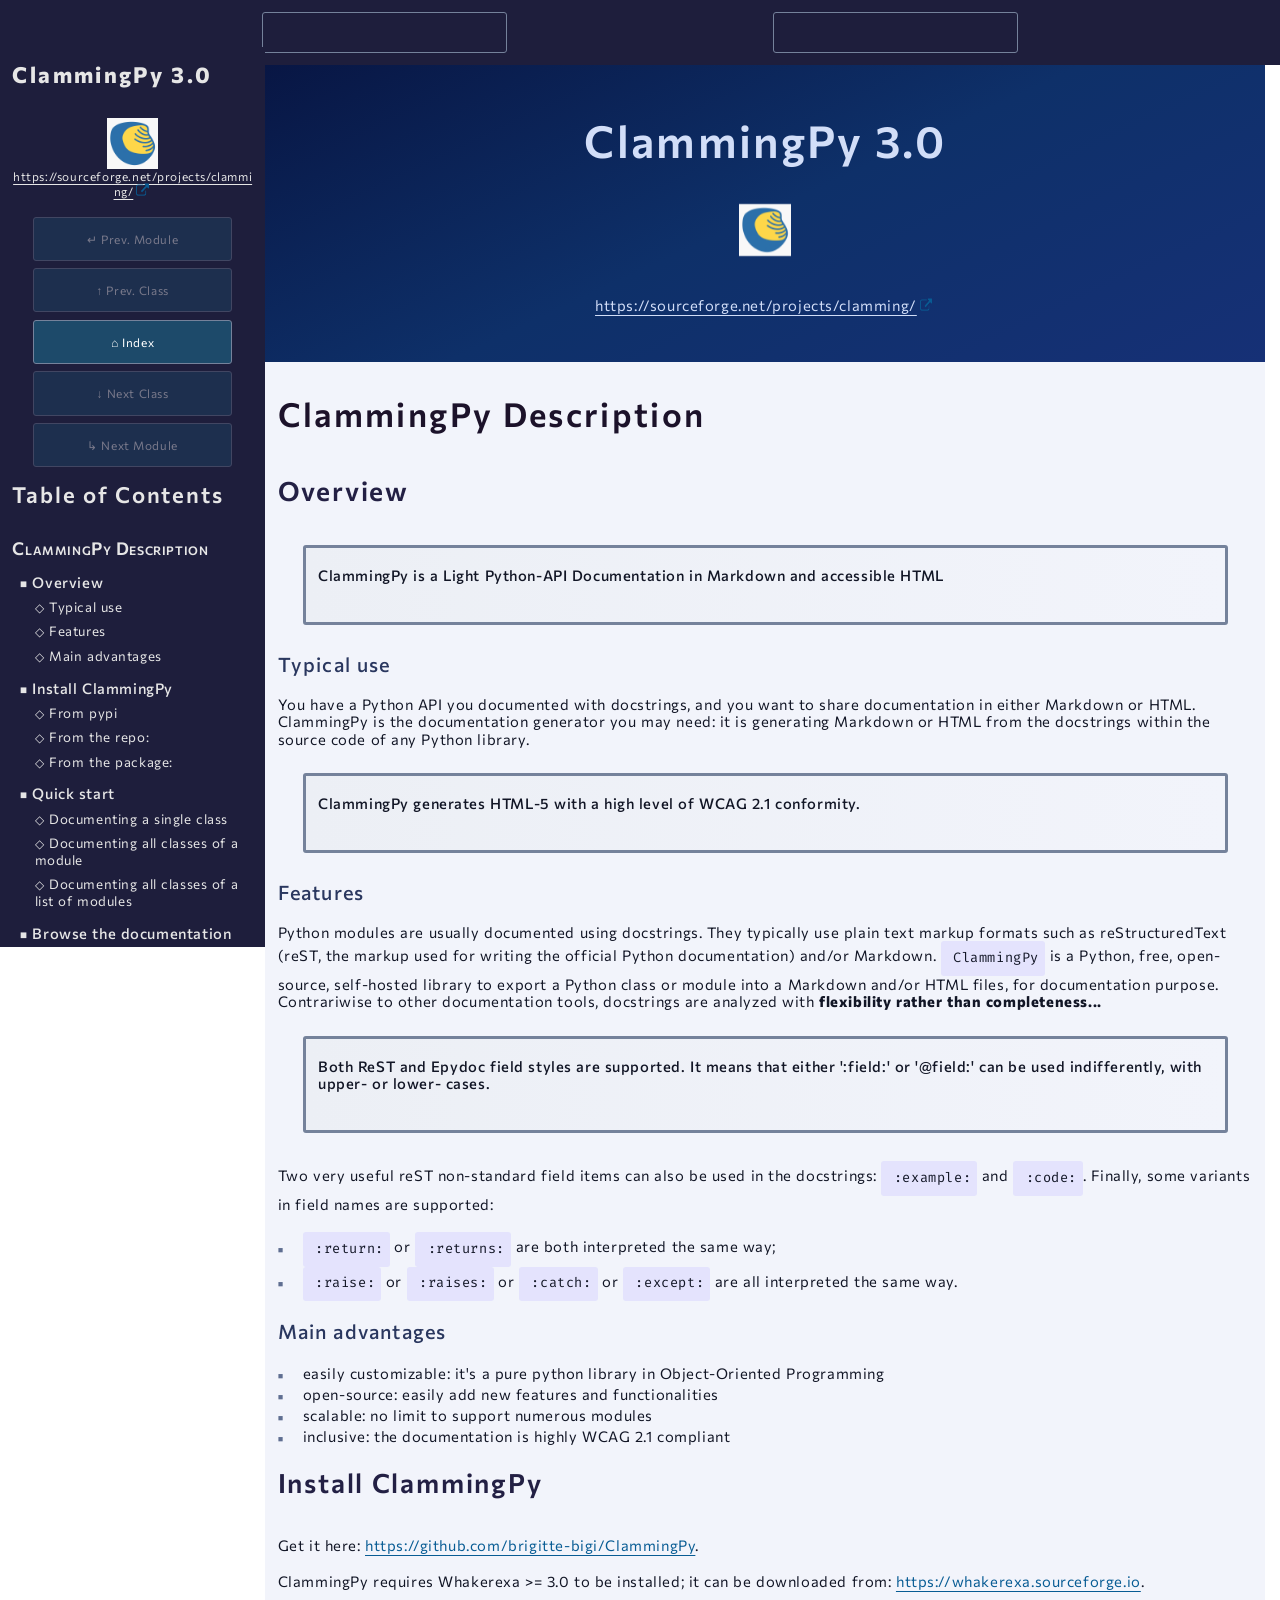
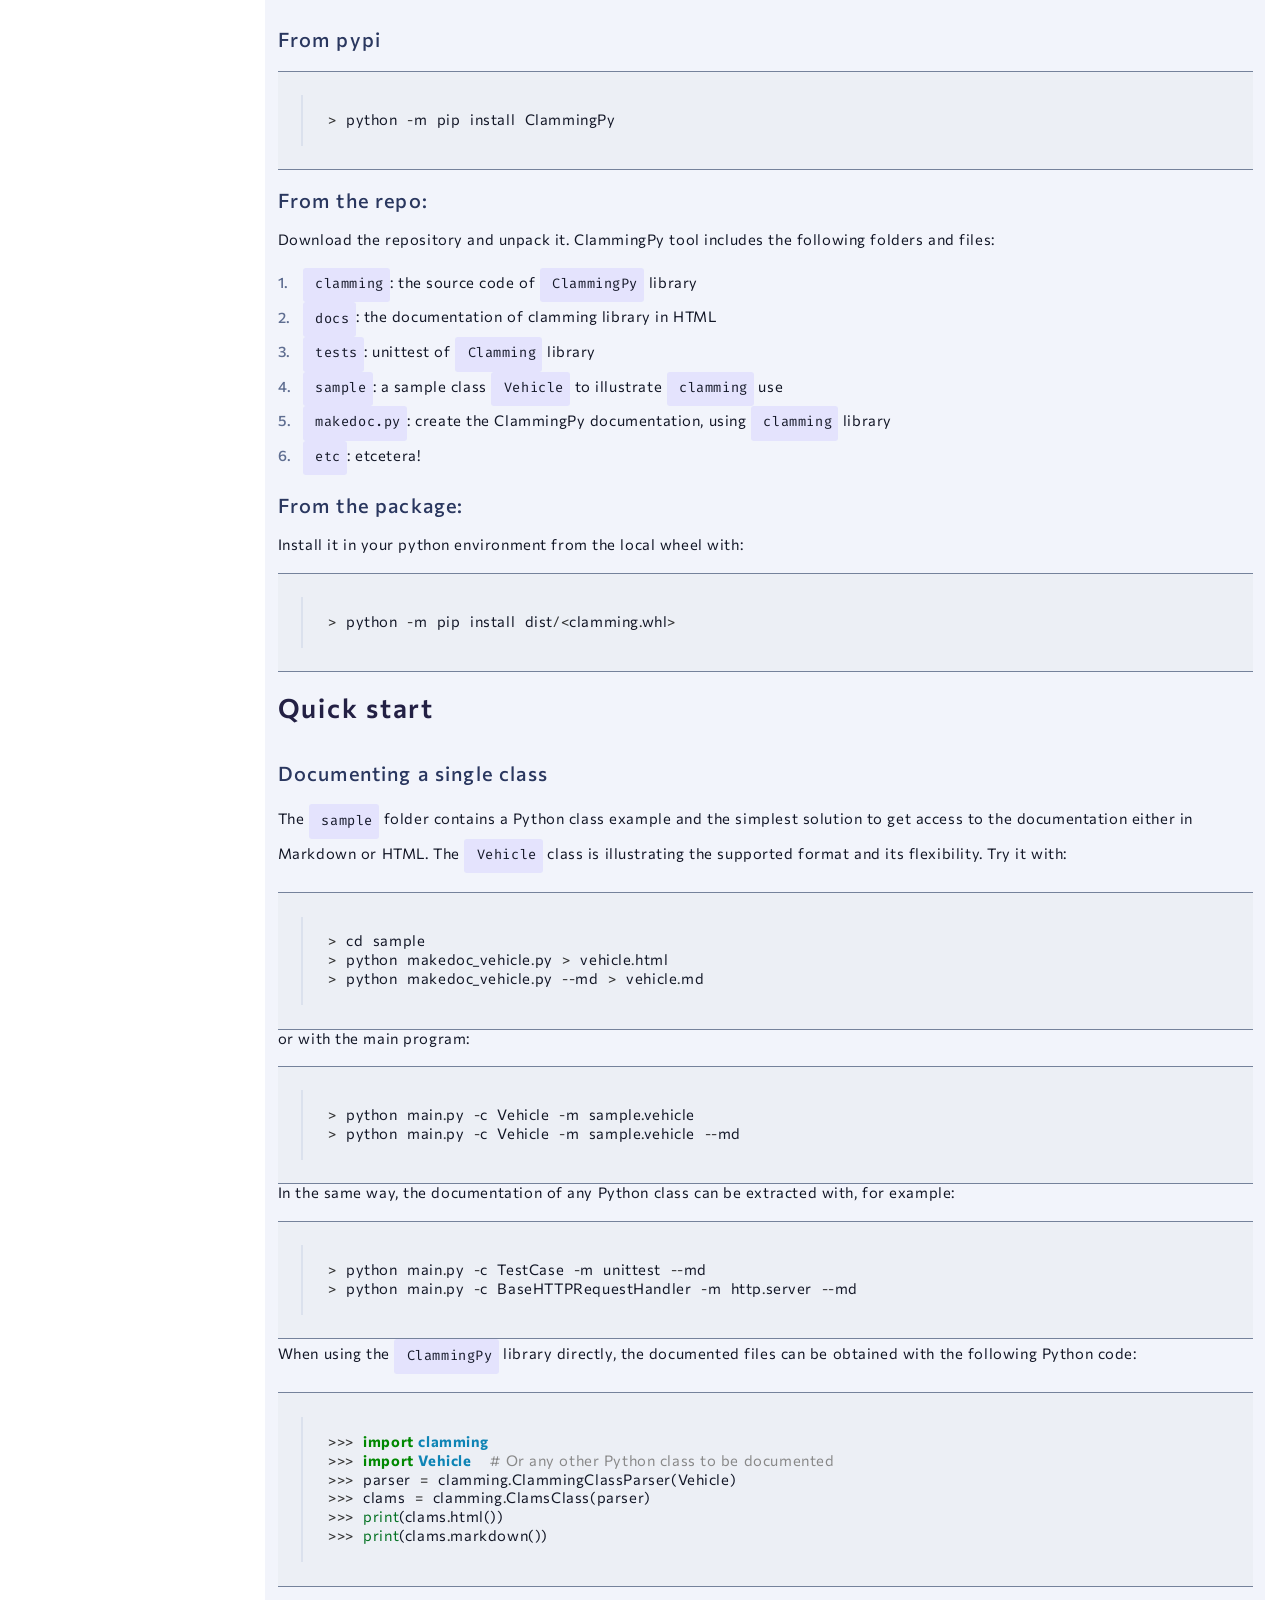
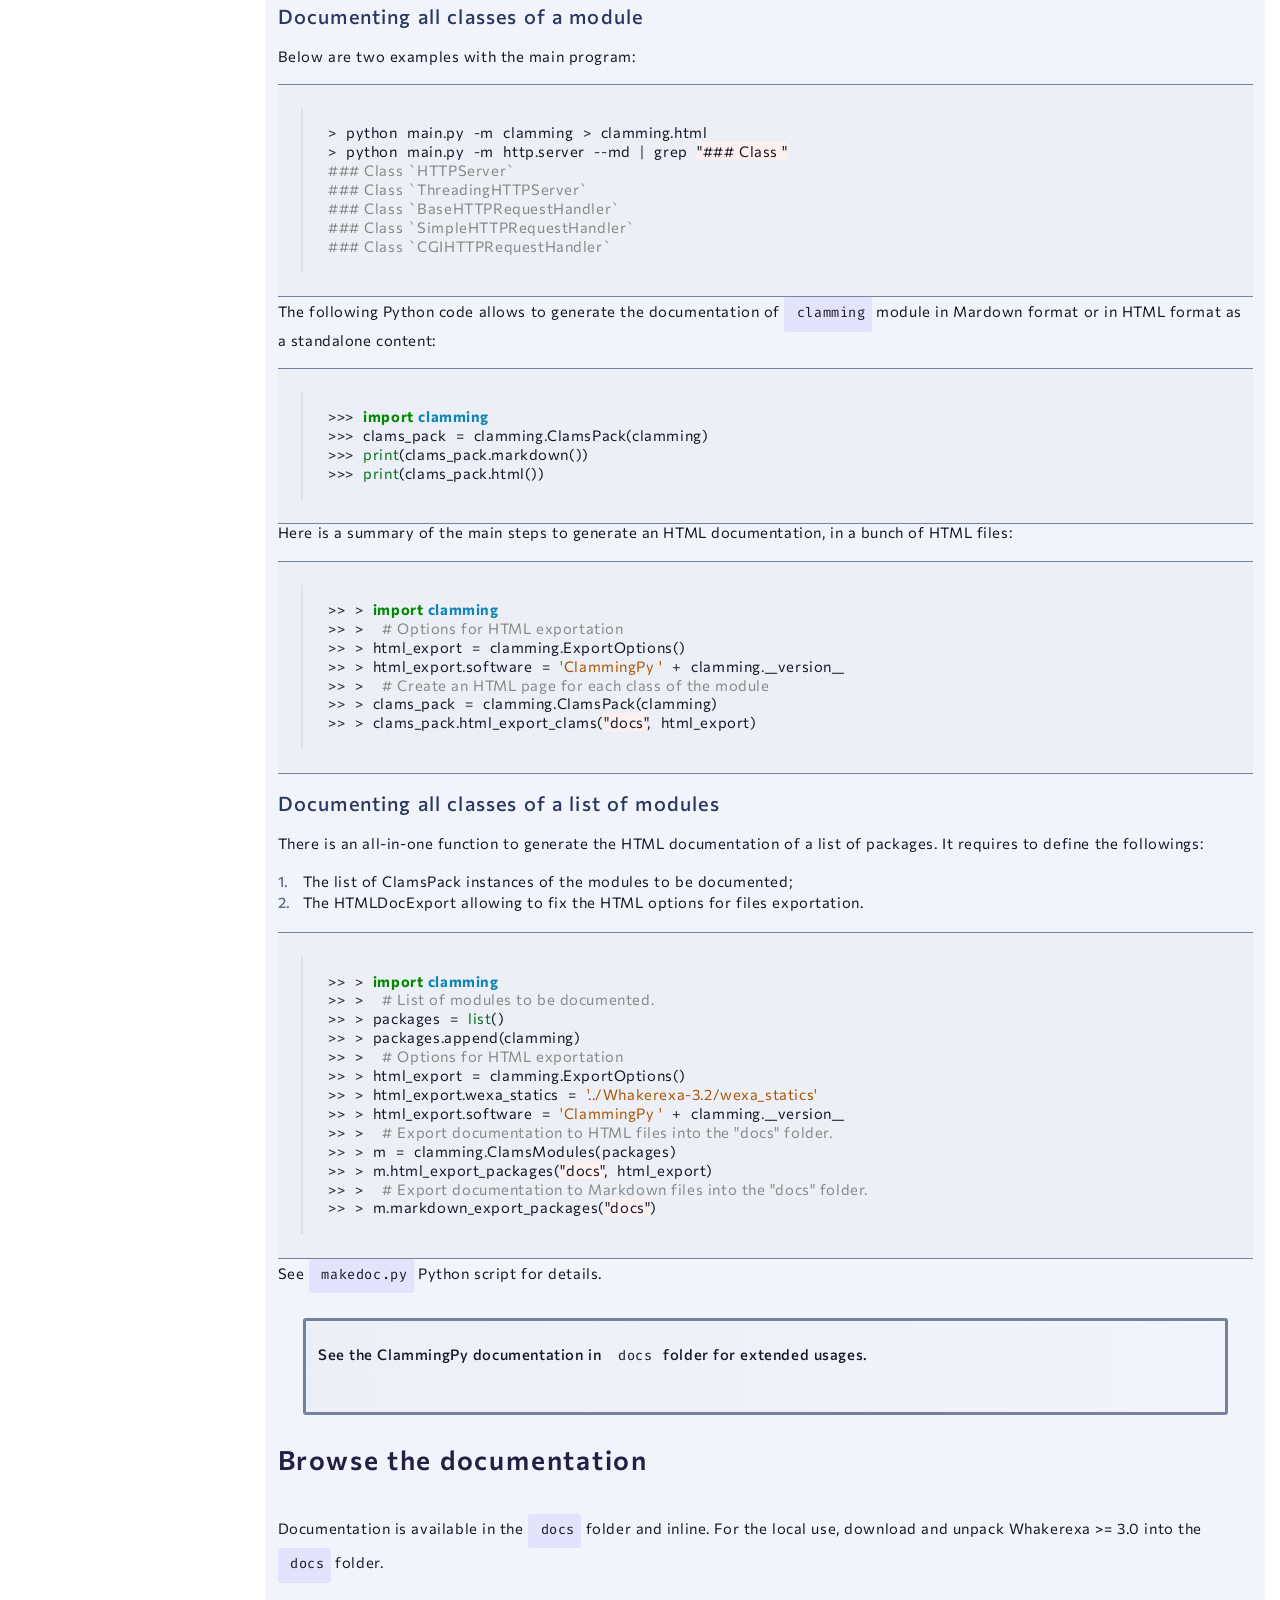
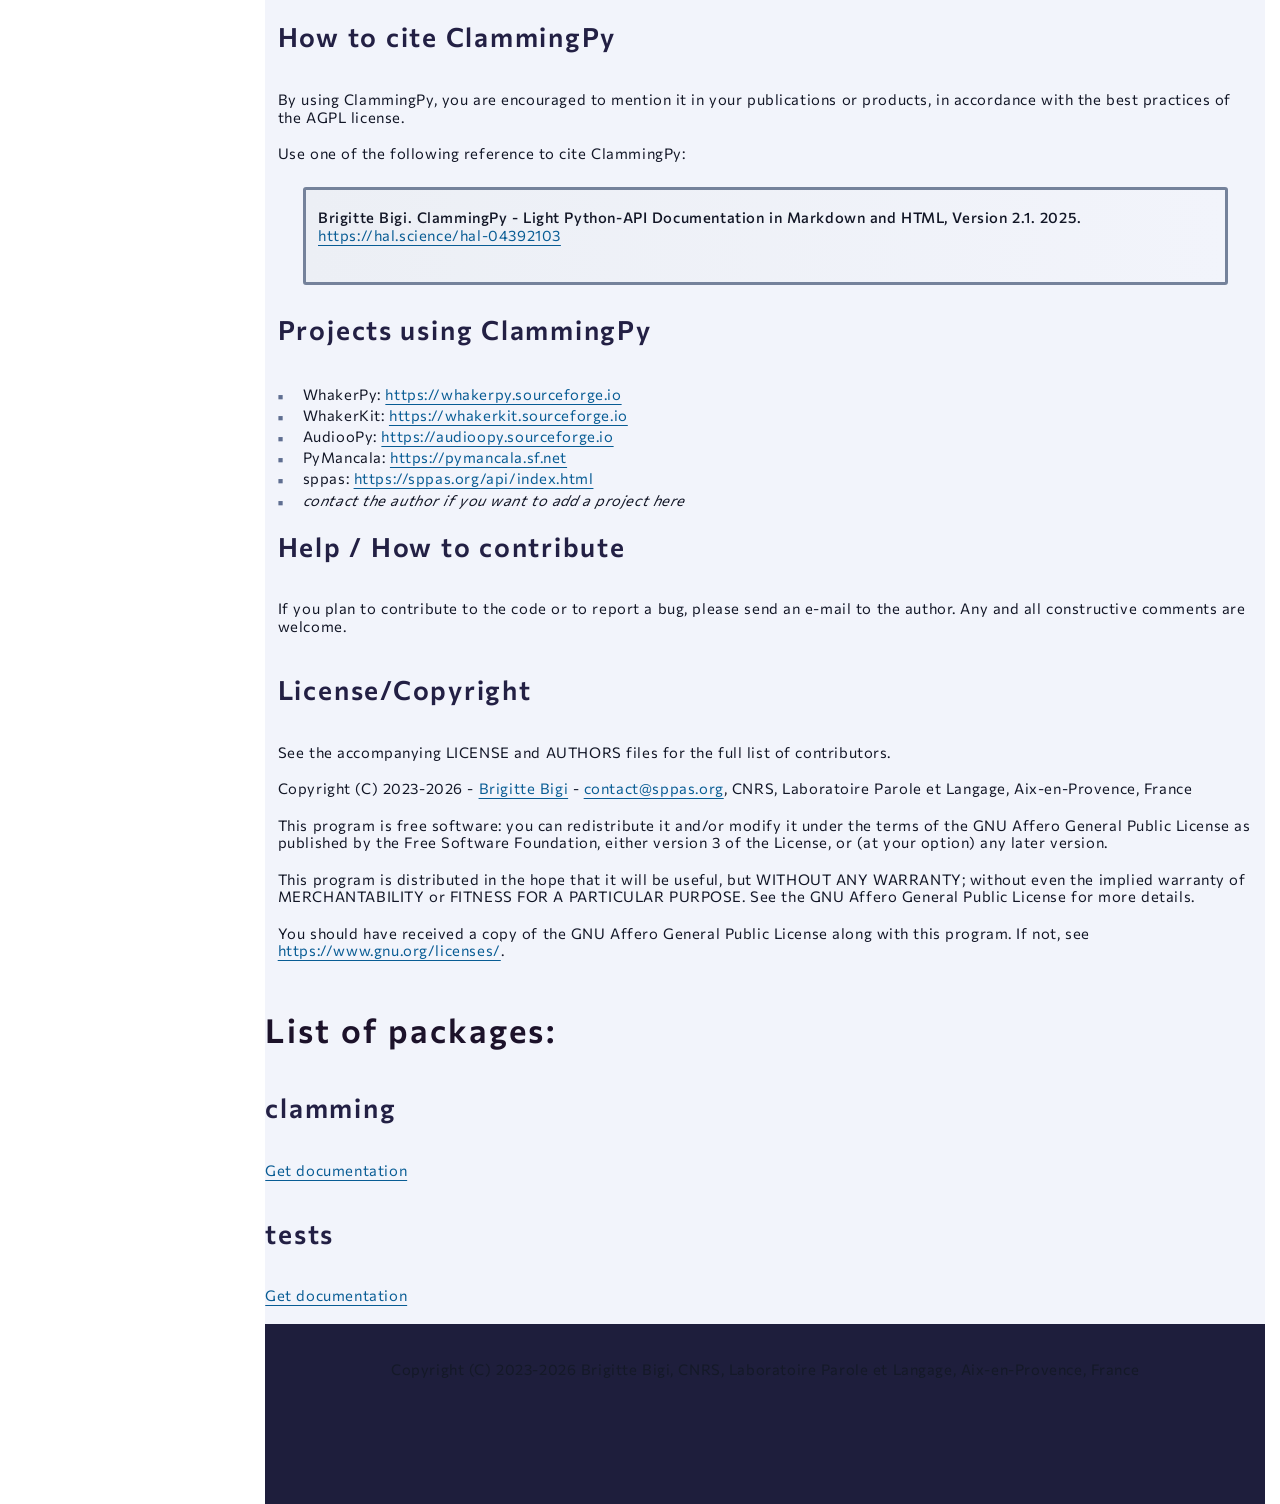
==== docs/index.html @ d02db446 "Release 3.0" ====
<!DOCTYPE html>
<html lang="en" class="">

        <head>
            
            <title>ClammingPy doc</title>

            <meta charset="utf-8" />
            <meta name="viewport" content="width=device-width, initial-scale=1.0, user-scalable=yes" />
            <meta name="description" content="Python class documentation" />

            <link rel="logo icon" href="./statics/clamming32x32.ico" />
            <link rel="stylesheet" href="./Whakerexa-3.2/wexa_statics/css/wexa.css" type="text/css" media="screen" />
            <link rel="stylesheet" href="./Whakerexa-3.2/wexa_statics/css/print.css" type="text/css" media="print" />
            <link rel="stylesheet" href="./Whakerexa-3.2/wexa_statics/css/layout.css" type="text/css" />
            <link rel="stylesheet" href="./Whakerexa-3.2/wexa_statics/css/menu.css" type="text/css" />
            <link rel="stylesheet" href="./Whakerexa-3.2/wexa_statics/css/code.css" type="text/css" />
            <link rel="stylesheet" href="./Whakerexa-3.2/wexa_statics/css/extras/book.css" type="text/css" />
            <link rel="stylesheet" href="./statics/clamming.css" type="text/css" />

            <!-- Whakerexa JS loader: bundle on file://, ES6 modules on http(s) -->
            <script>
            (function () {
              const usingFile = (window.location.protocol === 'file:');
              if (usingFile === false) {
                return;
              }
              const s = document.createElement('script');
              s.src = './Whakerexa-3.2/wexa_statics/js/wexa.bundle.js';

              s.onload = function () {
                window.Wexa.onload.addLoadFunction(function () {
                  const book = new window.Wexa.Book("main-content");
                  book.fill_table(false);
                });
              };

              document.head.appendChild(s);
            })();
            </script>

            <!-- The Book extra is not part of the 'wexa.js' API: it is imported apart -->
            <script type="module">
              if (window.location.protocol !== 'file:') {
                await import('./Whakerexa-3.2/wexa_statics/js/wexa.js');
                const { Book } = await import('./Whakerexa-3.2/wexa_statics/js/extras/book.js');
                const book = new Book("main-content");
                book.fill_table(false);
              }
            </script>

       </head>
       
       <body>
        <header>

            <a role="button" class="skip" href="#main-content" aria-label="Go to main content">
                Go to main content
            </a>
            <nav class="nav-wexa top" aria-label="Accessibility">
                <button id="btn-contrast" class="menuitem accessibility print-off" aria-label="Contrast" aria-pressed="false" onclick="window.Wexa.accessibility.switchContrastScheme()"></button>
                <button id="btn-color" class="menuitem accessibility print-off" aria-label="Color" aria-pressed="false" onclick="window.Wexa.accessibility.switchColorScheme()"></button>
            </nav>
        
    <h1>ClammingPy 3.0</h1>
        <p><img class="small-logo" src="./statics/clamming.png" alt="Software logo"/></p>
        <p><a class="external-link" href="https://sourceforge.net/projects/clamming/">https://sourceforge.net/projects/clamming/</a></p>
    </header>
    <nav id="nav-book" class="book-toc" aria-label="Table of contents">
    <h1>ClammingPy 3.0</h1>
    <img class="small-logo center" src="./statics/clamming.png" alt=""/>
        <p><a class="external-link" href="https://sourceforge.net/projects/clamming/">https://sourceforge.net/projects/clamming/</a></p>
    <ul>
<li><a role="button" tabindex="0" aria-disabled="true"> &crarr; Prev. Module</a></li>
<li><a role="button" tabindex="0" aria-disabled="true"> &uarr; Prev. Class</a></li>
<li><a role="button" tabindex="0" href="index.html"> &#8962; Index</a></li>
<li><a role="button" tabindex="0" aria-disabled="true"> &darr; Next Class</a></li>
<li><a role="button" tabindex="0" aria-disabled="true"> &rdsh; Next Module</a></li>
    </ul>
    <h2>Table of Contents</h2>
    <ul id="toc"></ul>
    <hr>
    <p><small>Automatically created</small></p><p><small>by <a class="external-link" href="https://clamming.sf.net">ClammingPy</a></small></p>
</nav>
    <main id="main-content">
    <section id="readme">
<h1>ClammingPy Description</h1>

<h2>Overview</h2>

<blockquote>
  <p>ClammingPy is a Light Python-API Documentation in Markdown and accessible HTML</p>
</blockquote>

<h3>Typical use</h3>

<p>You have a Python API you documented with docstrings, and you want to share documentation in either Markdown or HTML.
ClammingPy is the documentation generator you may need: it is generating Markdown or HTML from the docstrings within the source code of any Python library.</p>

<blockquote>
  <p>ClammingPy generates HTML-5 with a high level of WCAG 2.1 conformity.</p>
</blockquote>

<h3>Features</h3>

<p>Python modules are usually documented using docstrings. They typically use plain text markup formats such as reStructuredText (reST, the markup used for writing the official Python documentation) and/or Markdown.
<code>ClammingPy</code> is a Python, free, open-source, self-hosted library to export a Python class or module into a Markdown and/or HTML files, for documentation purpose. Contrariwise to other documentation tools, docstrings are analyzed with <strong>flexibility rather than completeness...</strong></p>

<blockquote>
  <p>Both ReST and Epydoc field styles are supported. It means that either ':field:' or '@field:' can be used indifferently, with upper- or lower- cases.</p>
</blockquote>

<p>Two very useful reST non-standard field items can also be used in the docstrings: <code>:example:</code> and <code>:code:</code>. 
Finally, some variants in field names are supported:</p>

<ul>
<li><code>:return:</code> or <code>:returns:</code> are both interpreted the same way;</li>
<li><code>:raise:</code> or <code>:raises:</code> or <code>:catch:</code> or <code>:except:</code> are all interpreted the same way.</li>
</ul>

<h3>Main advantages</h3>

<ul>
<li>easily customizable: it's a pure python library in Object-Oriented Programming</li>
<li>open-source: easily add new features and functionalities </li>
<li>scalable: no limit to support numerous modules</li>
<li>inclusive: the documentation is highly WCAG 2.1 compliant</li>
</ul>

<h2>Install ClammingPy</h2>

<p>Get it here: <a href="https://github.com/brigitte-bigi/ClammingPy">https://github.com/brigitte-bigi/ClammingPy</a>.</p>

<p>ClammingPy requires Whakerexa &gt;= 3.0 to be installed; it can be downloaded from: <a href="https://whakerexa.sourceforge.io">https://whakerexa.sourceforge.io</a>.</p>

<h3>From pypi</h3>

<div class="highlight"><pre><span></span><code><span class="o">&gt;</span> <span class="n">python</span> <span class="o">-</span><span class="n">m</span> <span class="n">pip</span> <span class="n">install</span> <span class="n">ClammingPy</span>
</code></pre></div>

<h3>From the repo:</h3>

<p>Download the repository and unpack it. ClammingPy tool includes the following folders and files:</p>

<ol>
<li><code>clamming</code>: the source code of <code>ClammingPy</code> library</li>
<li><code>docs</code>: the documentation of clamming library in HTML</li>
<li><code>tests</code>: unittest of <code>Clamming</code> library</li>
<li><code>sample</code>: a sample class <code>Vehicle</code> to illustrate <code>clamming</code> use</li>
<li><code>makedoc.py</code>: create the ClammingPy documentation, using <code>clamming</code> library</li>
<li><code>etc</code>: etcetera!</li>
</ol>

<h3>From the package:</h3>

<p>Install it in your python environment from the local wheel with:</p>

<div class="highlight"><pre><span></span><code><span class="o">&gt;</span> <span class="n">python</span> <span class="o">-</span><span class="n">m</span> <span class="n">pip</span> <span class="n">install</span> <span class="n">dist</span><span class="o">/&lt;</span><span class="n">clamming</span><span class="o">.</span><span class="n">whl</span><span class="o">&gt;</span>
</code></pre></div>

<h2>Quick start</h2>

<h3>Documenting a single class</h3>

<p>The <code>sample</code> folder contains a Python class example and the simplest solution to get access to the documentation either in Markdown or HTML. The <code>Vehicle</code> class is illustrating the supported format and its flexibility. Try it with:</p>

<div class="highlight"><pre><span></span><code><span class="o">&gt;</span> <span class="n">cd</span> <span class="n">sample</span>
<span class="o">&gt;</span> <span class="n">python</span> <span class="n">makedoc_vehicle</span><span class="o">.</span><span class="n">py</span> <span class="o">&gt;</span> <span class="n">vehicle</span><span class="o">.</span><span class="n">html</span>
<span class="o">&gt;</span> <span class="n">python</span> <span class="n">makedoc_vehicle</span><span class="o">.</span><span class="n">py</span> <span class="o">--</span><span class="n">md</span> <span class="o">&gt;</span> <span class="n">vehicle</span><span class="o">.</span><span class="n">md</span>
</code></pre></div>

<p>or with the main program:</p>

<div class="highlight"><pre><span></span><code><span class="o">&gt;</span> <span class="n">python</span> <span class="n">main</span><span class="o">.</span><span class="n">py</span> <span class="o">-</span><span class="n">c</span> <span class="n">Vehicle</span> <span class="o">-</span><span class="n">m</span> <span class="n">sample</span><span class="o">.</span><span class="n">vehicle</span>
<span class="o">&gt;</span> <span class="n">python</span> <span class="n">main</span><span class="o">.</span><span class="n">py</span> <span class="o">-</span><span class="n">c</span> <span class="n">Vehicle</span> <span class="o">-</span><span class="n">m</span> <span class="n">sample</span><span class="o">.</span><span class="n">vehicle</span> <span class="o">--</span><span class="n">md</span>
</code></pre></div>

<p>In the same way, the documentation of any Python class can be extracted with, for example:</p>

<div class="highlight"><pre><span></span><code><span class="o">&gt;</span> <span class="n">python</span> <span class="n">main</span><span class="o">.</span><span class="n">py</span> <span class="o">-</span><span class="n">c</span> <span class="n">TestCase</span> <span class="o">-</span><span class="n">m</span> <span class="n">unittest</span> <span class="o">--</span><span class="n">md</span>
<span class="o">&gt;</span> <span class="n">python</span> <span class="n">main</span><span class="o">.</span><span class="n">py</span> <span class="o">-</span><span class="n">c</span> <span class="n">BaseHTTPRequestHandler</span> <span class="o">-</span><span class="n">m</span> <span class="n">http</span><span class="o">.</span><span class="n">server</span> <span class="o">--</span><span class="n">md</span>
</code></pre></div>

<p>When using the <code>ClammingPy</code> library directly, the documented files can be obtained with the following Python code:</p>

<div class="highlight"><pre><span></span><code><span class="o">&gt;&gt;&gt;</span> <span class="kn">import</span><span class="w"> </span><span class="nn">clamming</span>
<span class="o">&gt;&gt;&gt;</span> <span class="kn">import</span><span class="w"> </span><span class="nn">Vehicle</span>  <span class="c1"># Or any other Python class to be documented</span>
<span class="o">&gt;&gt;&gt;</span> <span class="n">parser</span> <span class="o">=</span> <span class="n">clamming</span><span class="o">.</span><span class="n">ClammingClassParser</span><span class="p">(</span><span class="n">Vehicle</span><span class="p">)</span>
<span class="o">&gt;&gt;&gt;</span> <span class="n">clams</span> <span class="o">=</span> <span class="n">clamming</span><span class="o">.</span><span class="n">ClamsClass</span><span class="p">(</span><span class="n">parser</span><span class="p">)</span>
<span class="o">&gt;&gt;&gt;</span> <span class="nb">print</span><span class="p">(</span><span class="n">clams</span><span class="o">.</span><span class="n">html</span><span class="p">())</span>
<span class="o">&gt;&gt;&gt;</span> <span class="nb">print</span><span class="p">(</span><span class="n">clams</span><span class="o">.</span><span class="n">markdown</span><span class="p">())</span>
</code></pre></div>

<h3>Documenting all classes of a module</h3>

<p>Below are two examples with the main program:</p>

<div class="highlight"><pre><span></span><code><span class="o">&gt;</span> <span class="n">python</span> <span class="n">main</span><span class="o">.</span><span class="n">py</span> <span class="o">-</span><span class="n">m</span> <span class="n">clamming</span> <span class="o">&gt;</span> <span class="n">clamming</span><span class="o">.</span><span class="n">html</span>
<span class="o">&gt;</span> <span class="n">python</span> <span class="n">main</span><span class="o">.</span><span class="n">py</span> <span class="o">-</span><span class="n">m</span> <span class="n">http</span><span class="o">.</span><span class="n">server</span> <span class="o">--</span><span class="n">md</span> <span class="o">|</span> <span class="n">grep</span> <span class="s2">&quot;### Class &quot;</span>
<span class="c1">### Class `HTTPServer`</span>
<span class="c1">### Class `ThreadingHTTPServer`</span>
<span class="c1">### Class `BaseHTTPRequestHandler`</span>
<span class="c1">### Class `SimpleHTTPRequestHandler`</span>
<span class="c1">### Class `CGIHTTPRequestHandler`</span>
</code></pre></div>

<p>The following Python code allows to generate the documentation of <code>clamming</code>
module in Mardown format or in HTML format as a standalone content:</p>

<div class="highlight"><pre><span></span><code><span class="o">&gt;&gt;&gt;</span> <span class="kn">import</span><span class="w"> </span><span class="nn">clamming</span>
<span class="o">&gt;&gt;&gt;</span> <span class="n">clams_pack</span> <span class="o">=</span> <span class="n">clamming</span><span class="o">.</span><span class="n">ClamsPack</span><span class="p">(</span><span class="n">clamming</span><span class="p">)</span>
<span class="o">&gt;&gt;&gt;</span> <span class="nb">print</span><span class="p">(</span><span class="n">clams_pack</span><span class="o">.</span><span class="n">markdown</span><span class="p">())</span>
<span class="o">&gt;&gt;&gt;</span> <span class="nb">print</span><span class="p">(</span><span class="n">clams_pack</span><span class="o">.</span><span class="n">html</span><span class="p">())</span>
</code></pre></div>

<p>Here is a summary of the main steps to generate an HTML documentation, in a bunch of HTML files:</p>

<div class="highlight"><pre><span></span><code><span class="o">&gt;&gt;</span> <span class="o">&gt;</span> <span class="kn">import</span><span class="w"> </span><span class="nn">clamming</span>
<span class="o">&gt;&gt;</span> <span class="o">&gt;</span>  <span class="c1"># Options for HTML exportation</span>
<span class="o">&gt;&gt;</span> <span class="o">&gt;</span> <span class="n">html_export</span> <span class="o">=</span> <span class="n">clamming</span><span class="o">.</span><span class="n">ExportOptions</span><span class="p">()</span>
<span class="o">&gt;&gt;</span> <span class="o">&gt;</span> <span class="n">html_export</span><span class="o">.</span><span class="n">software</span> <span class="o">=</span> <span class="s1">&#39;ClammingPy &#39;</span> <span class="o">+</span> <span class="n">clamming</span><span class="o">.</span><span class="n">__version__</span>
<span class="o">&gt;&gt;</span> <span class="o">&gt;</span>  <span class="c1"># Create an HTML page for each class of the module</span>
<span class="o">&gt;&gt;</span> <span class="o">&gt;</span> <span class="n">clams_pack</span> <span class="o">=</span> <span class="n">clamming</span><span class="o">.</span><span class="n">ClamsPack</span><span class="p">(</span><span class="n">clamming</span><span class="p">)</span>
<span class="o">&gt;&gt;</span> <span class="o">&gt;</span> <span class="n">clams_pack</span><span class="o">.</span><span class="n">html_export_clams</span><span class="p">(</span><span class="s2">&quot;docs&quot;</span><span class="p">,</span> <span class="n">html_export</span><span class="p">)</span>
</code></pre></div>

<h3>Documenting all classes of a list of modules</h3>

<p>There is an all-in-one function to generate the HTML documentation of a list of packages. It requires to define the followings:</p>

<ol>
<li>The list of ClamsPack instances of the modules to be documented;</li>
<li>The HTMLDocExport allowing to fix the HTML options for files exportation.</li>
</ol>

<div class="highlight"><pre><span></span><code><span class="o">&gt;&gt;</span> <span class="o">&gt;</span> <span class="kn">import</span><span class="w"> </span><span class="nn">clamming</span>
<span class="o">&gt;&gt;</span> <span class="o">&gt;</span>  <span class="c1"># List of modules to be documented.</span>
<span class="o">&gt;&gt;</span> <span class="o">&gt;</span> <span class="n">packages</span> <span class="o">=</span> <span class="nb">list</span><span class="p">()</span>
<span class="o">&gt;&gt;</span> <span class="o">&gt;</span> <span class="n">packages</span><span class="o">.</span><span class="n">append</span><span class="p">(</span><span class="n">clamming</span><span class="p">)</span>
<span class="o">&gt;&gt;</span> <span class="o">&gt;</span>  <span class="c1"># Options for HTML exportation</span>
<span class="o">&gt;&gt;</span> <span class="o">&gt;</span> <span class="n">html_export</span> <span class="o">=</span> <span class="n">clamming</span><span class="o">.</span><span class="n">ExportOptions</span><span class="p">()</span>
<span class="o">&gt;&gt;</span> <span class="o">&gt;</span> <span class="n">html_export</span><span class="o">.</span><span class="n">wexa_statics</span> <span class="o">=</span> <span class="s1">&#39;../Whakerexa-3.2/wexa_statics&#39;</span>
<span class="o">&gt;&gt;</span> <span class="o">&gt;</span> <span class="n">html_export</span><span class="o">.</span><span class="n">software</span> <span class="o">=</span> <span class="s1">&#39;ClammingPy &#39;</span> <span class="o">+</span> <span class="n">clamming</span><span class="o">.</span><span class="n">__version__</span>
<span class="o">&gt;&gt;</span> <span class="o">&gt;</span>  <span class="c1"># Export documentation to HTML files into the &quot;docs&quot; folder.</span>
<span class="o">&gt;&gt;</span> <span class="o">&gt;</span> <span class="n">m</span> <span class="o">=</span> <span class="n">clamming</span><span class="o">.</span><span class="n">ClamsModules</span><span class="p">(</span><span class="n">packages</span><span class="p">)</span>
<span class="o">&gt;&gt;</span> <span class="o">&gt;</span> <span class="n">m</span><span class="o">.</span><span class="n">html_export_packages</span><span class="p">(</span><span class="s2">&quot;docs&quot;</span><span class="p">,</span> <span class="n">html_export</span><span class="p">)</span>
<span class="o">&gt;&gt;</span> <span class="o">&gt;</span>  <span class="c1"># Export documentation to Markdown files into the &quot;docs&quot; folder.</span>
<span class="o">&gt;&gt;</span> <span class="o">&gt;</span> <span class="n">m</span><span class="o">.</span><span class="n">markdown_export_packages</span><span class="p">(</span><span class="s2">&quot;docs&quot;</span><span class="p">)</span>
</code></pre></div>

<p>See <code>makedoc.py</code> Python script for details.</p>

<blockquote>
  <p>See the ClammingPy documentation in <code>docs</code> folder for extended usages.</p>
</blockquote>

<h2>Browse the documentation</h2>

<p>Documentation is available in the <code>docs</code> folder and inline.
For the local use, download and unpack Whakerexa &gt;= 3.0 into the <code>docs</code> folder.</p>

<h2>How to cite ClammingPy</h2>

<p>By using ClammingPy, you are encouraged to mention it in your publications 
or products, in accordance with the best practices of the AGPL license.</p>

<p>Use one of the following reference to cite ClammingPy:</p>

<blockquote>
  <p>Brigitte Bigi. ClammingPy - Light Python-API Documentation in Markdown and HTML,
  Version 2.1. 2025. <a href="https://hal.science/hal-04392103">https://hal.science/hal-04392103</a></p>
</blockquote>

<h2>Projects using ClammingPy</h2>

<ul>
<li>WhakerPy: <a href="https://whakerpy.sourceforge.io">https://whakerpy.sourceforge.io</a></li>
<li>WhakerKit: <a href="https://whakerkit.sourceforge.io">https://whakerkit.sourceforge.io</a></li>
<li>AudiooPy: <a href="https://audioopy.sourceforge.io">https://audioopy.sourceforge.io</a></li>
<li>PyMancala: <a href="https://pymancala.sf.net">https://pymancala.sf.net</a></li>
<li>sppas: <a href="https://sppas.org/api/index.html">https://sppas.org/api/index.html</a></li>
<li><em>contact the author if you want to add a project here</em></li>
</ul>

<h2>Help / How to contribute</h2>

<p>If you plan to contribute to the code or to report a bug, please send an e-mail to the author.
Any and all constructive comments are welcome.</p>

<h2>License/Copyright</h2>

<p>See the accompanying LICENSE and AUTHORS files for the full list of contributors.</p>

<p>Copyright (C) 2023-2026 - <a href="https://sppas.org/bigi/">Brigitte Bigi</a> - <a href="&#x6d;&#x61;&#105;&#x6c;&#116;o:&#99;o&#110;&#116;&#97;&#x63;t&#x40;&#x73;&#x70;&#112;&#97;&#115;&#46;&#x6f;&#114;&#x67;">&#99;o&#110;&#116;&#97;&#x63;t&#x40;&#x73;&#x70;&#112;&#97;&#115;&#46;&#x6f;&#114;&#x67;</a>, CNRS,
Laboratoire Parole et Langage, Aix-en-Provence, France</p>

<p>This program is free software: you can redistribute it and/or modify
it under the terms of the GNU Affero General Public License as published by
the Free Software Foundation, either version 3 of the License, or
(at your option) any later version.</p>

<p>This program is distributed in the hope that it will be useful,
but WITHOUT ANY WARRANTY; without even the implied warranty of
MERCHANTABILITY or FITNESS FOR A PARTICULAR PURPOSE.  See the
GNU Affero General Public License for more details.</p>

<p>You should have received a copy of the GNU Affero General Public License
along with this program. If not, see <a href="https://www.gnu.org/licenses/">https://www.gnu.org/licenses/</a>.</p>
    </section>
<h1>List of packages:</h1>
      <h2>clamming</h2>
      <p><a href='clamming.html'>Get documentation</a></p>
      <h2>tests</h2>
      <p><a href='tests.html'>Get documentation</a></p>
    </main>
    
            <footer>
                <p class="copyright">Copyright (C) 2023-2026 Brigitte Bigi, CNRS, Laboratoire Parole et Langage, Aix-en-Provence, France</p>
            </footer>
        
</body>
</html>
---- docs/Whakerexa-3.2/wexa_statics/css/wexa.css ----
/*
:filename: wexa_statics/css/wexa.css
:author: Brigitte Bigi
:contact: contact@sppas.org
:summary: a CSS framework to make nice accessible web content

-------------------------------------------------------------------------

This file is part of Whakerexa: https://github.com/brigitte-bigi/Whakerexa

Copyright (C) 2023-2026 Brigitte Bigi, CNRS
Laboratoire Parole et Langage, Aix-en-Provence, France

This program is free software: you can redistribute it and/or modify
it under the terms of the GNU Affero General Public License as published by
the Free Software Foundation, either version 3 of the License, or
(at your option) any later version.

This program is distributed in the hope that it will be useful,
but WITHOUT ANY WARRANTY; without even the implied warranty of
MERCHANTABILITY or FITNESS FOR A PARTICULAR PURPOSE.  See the
GNU Affero General Public License for more details.

You should have received a copy of the GNU Affero General Public License
along with this program.  If not, see <https://www.gnu.org/licenses/>.

This banner notice must not be removed.

-------------------------------------------------------------------------

*/

@layer reset, base, theme, accessibility;

/* =======================================================================
                              FONTS DEFINITIONS

  See here: https://v-fonts.com/licenses/open-source for a list of open
  source variable fonts.

  In most cases, the font size is computed from the global --font-size variable.
  For example:
    font-size: calc(1.7 * var(--font-size));
  This is used instead of:
    font-size: 1.7rem;
  because rem-based values are not updated when switching to the contrast view.

  ======================================================================== */

@font-face {
    font-family: SansFont;
    src: url('../fonts/Commissioner.woff2') format('woff2');
    font-display: swap;
}

@font-face {
    font-family: SerifFont;
    src: url('../fonts/SourceSerifPro.woff2') format('woff2');
    font-display: swap;
}

@font-face {
    font-family: MonoFont;
    src: url('../fonts/FiraCode.woff2') format('woff2');
    font-display: swap;
}

@font-face {
    font-family: PreFont;
    src: url('../fonts/NotoSansMono.woff2') format('woff2');
    font-display: swap;
}

@font-face {
    font-family: ContrastFont;
    src: url("../fonts/AccessibleDfA-Regular.woff2");
    font-style: normal;
    font-weight: normal;
}

@font-face {
    font-family: ContrastFont;
    src: url("../fonts/AccessibleDfA-Italic.woff2");
    font-weight: normal;
    font-style: italic;
}

@font-face {
    font-family: ContrastFont;
    src: url("../fonts/AccessibleDfA-Bold.woff2");
    font-style: normal;
    font-weight: bold;
}

/* =======================================================================
                        KEYFRAMES DEFINITIONS
  ========================================================================
 */

@keyframes slideInFromLeft {
    0% {
        transform: translateX(-100%);
    }
    100% {
        transform: translateX(0);
    }
}

@keyframes slideInFromRight {
    0% {
        transform: translateX(100%);
    }
    100% {
        transform: translateX(0);
    }
}

@keyframes slideInFromTop {
    0% {
        transform: translateY(-100%);
    }
    100% {
        transform: translateX(0);
    }
}

@keyframes slideInFromBottom {
    0% {
        transform: translateY(100%);
    }
    100% {
        transform: translateX(0);
    }
}

@keyframes animDisabled {
    100% {
        transform: none;
    }
}

@keyframes fadeIn {
    0% {
        opacity: 0;
        transform: scaleY(0);
        display: none;
    }

    100% {
        opacity: 1;
        transform: scaleY(1);
        display: block;
    }
}

@keyframes fadeOut {
    0% {
        opacity: 1;
        transform: scaleY(1);
        display: block;
    }

    100% {
        opacity: 0;
        transform: scaleY(0);
        display: none;
    }
}

@keyframes animprogress {
    from { background-color: var(--progress-bg-color); }
    to { background-color: var(--footer-bg-color); }
}

/* =======================================================================
                      SCREEN ADAPTATION VARIABLES
  ======================================================================== */


@layer base {

    :root {
        --size-divisor: 1;
        --fontsize-divisor: 1;
    }

    @media screen and (max-width: 540px) {
        :root {
            --size-divisor: 2.75;
            --fontsize-divisor: 1.5;
        }
    }

    @media screen and (min-width: 540px) {
        :root {
            --size-divisor: 2.5;
            --fontsize-divisor: 1.25;
        }
    }

    @media screen and (min-width: 620px) {
        :root {
            --size-divisor: 1.75;
            --fontsize-divisor: 1.18;
        }
    }

    @media screen and (min-width: 768px) {
        :root {
            --size-divisor: 1.5;
            --fontsize-divisor: 1.1;
        }
    }

    @media screen and (min-width: 896px) {
        :root {
            --size-divisor: 1.25;
            --fontsize-divisor: 1.05;
        }
    }

    @media screen and (min-width: 1100px) {
        :root {
            --size-divisor: 1;
        }
    }

    @media screen and (min-width: 1200px) {
        :root {
            --size-divisor: 0.9;
            --fontsize-divisor: 0.95;
        }
    }

    @media screen and (min-width: 1400px) {
        :root {
            --size-divisor: 0.8;
            --fontsize-divisor: 0.9;
        }
    }

    @media screen and (min-width: 1600px) {
        :root {
            --size-divisor: 0.75;
            --fontsize-divisor: 0.85;
        }
    }


} 
/* end @layer base: responsive divisors */


@layer theme {

    @media not print {
        :root {
            /* Sizes */
            /* Animations and transitions */
            --header-slidein: slideInFromBottom;
            --footer-slidein: animDisabled;
            --transition: 0.4s ease-in-out;
        }
    }

} 
/* end @layer theme: animation variables */



@layer base {

    :root {
        /* Sizes */
        --header-height: 40vh;
        --footer-height: 20vh;
        --skip-height: calc(var(--font-size) * 2);

        /* Font definitions */
        --font-family-sans: SansFont, Arial, Helvetica, sans-serif;
        --font-family-serif: SerifFont, 'Noto Serif', 'Times New Roman', serif;
        --font-family-mono: MonoFont, 'Courier New', monospace;
        --font-family-pre: PreFont, 'Noto Sans', monospace, 'Courier New';

        /* Pictures */
        --external-link-icon: url("[data-uri]");
        --checked-icon: url("[data-uri]");

        --search-icon: url("data:image/svg+xml,%3Csvg xmlns='http://www.w3.org/2000/svg' width='24' height='24' viewBox='0 0 24 24' fill='none' stroke='currentColor' stroke-width='2' stroke-linecap='round' stroke-linejoin='round'%3E%3Ccircle cx='11' cy='11' r='8'%3E%3C/circle%3E%3Cline x1='21' y1='21' x2='16.65' y2='16.65'%3E%3C/line%3E%3C/svg%3E");
        --select-chevron: url("data:image/svg+xml,%3Csvg xmlns='http://www.w3.org/2000/svg' width='24' height='24' viewBox='0 0 24 24' fill='none' stroke='currentColor' stroke-width='2' stroke-linecap='round' stroke-linejoin='round'%3E%3Cpolyline points='6 9 12 15 18 9'%3E%3C/polyline%3E%3C/svg%3E");
        --input-valid-icon: url("data:image/svg+xml,%3Csvg xmlns='http://www.w3.org/2000/svg' width='24' height='24' viewBox='0 0 24 24' fill='none' stroke='currentColor' stroke-width='2' stroke-linecap='round' stroke-linejoin='round'%3E%3Cpolyline points='20 6 9 17 4 12'%3E%3C/polyline%3E%3C/svg%3E");
        --input-invalid-icon: url("data:image/svg+xml,%3Csvg xmlns='http://www.w3.org/2000/svg' width='24' height='24' viewBox='0 0 24 24' fill='none' stroke='currentColor' stroke-width='2' stroke-linecap='round' stroke-linejoin='round'%3E%3Ccircle cx='12' cy='12' r='10'%3E%3C/circle%3E%3Cline x1='12' y1='8' x2='12' y2='12'%3E%3C/line%3E%3Cline x1='12' y1='16' x2='12.01' y2='16'%3E%3C/line%3E%3C/svg%3E");

        /* Focus & Hover */
        --outline-focus-style: outset;
        --outline-hover-style: inset;

        /* border width adapts to contrast mode */
        --blockquote-border-width: calc(0.25 * var(--font-size));
    }
} 
/* end @layer base: global variables */


@layer base {

    /* Variables overridden by "contrast" */
    :root:not(.contrast) {

        /* Font properties */
        /* CSS3 requires to choose 100 or 200. Intermediate values are not supported */
        --font-weight-thin: 200;
        --font-weight-semithin: 300;
        --font-weight-normal: 400;
        --font-weight-semibold: 500;
        --font-weight-bold: 600;
        --font-weight-black: 750;
        --font-size: calc(14px / var(--fontsize-divisor));
        --line-height: 1.2;
        --typography-spacing-vertical: calc(1.2 * 14px / var(--size-divisor));
        --typography-spacing-horizontal: calc(0.8 * 14px / var(--size-divisor));
        --letter-spacing: 0.04rem;
        --word-spacing: 0.06rem;

        --outline-size: 2px;
        --hr-width: 1px;

    }

} 
/* end @layer base: normal mode spacing */


@layer accessibility {

    /* Re-define some global variables for disabilities */
    .contrast {
        --header-slidein: animDisabled;
        --footer-slidein: animDisabled;

        /* Font properties (source: WCAG 2.1 - section 1.4.12 Text Spacing):
        - Line height (line spacing) to at least 1.5 times the font size;
        - Spacing following paragraphs to at least 2 times the font size;
        - Letter spacing (tracking) to at least 0.12 times the font size;
        - Word spacing to at least 0.16 times the font size.

        Conforming to this criteria provides accommodation for people to modify
        their text styles according to their needs. */

        --font-family-sans: ContrastFont, SansFont, 'Verdana', sans-serif;
        --font-weight-thin: 300;
        --font-weight-semithin: 400;
        --font-weight-normal: 500;
        --font-weight-semibold: 600;
        --font-weight-bold: 750;
        --font-weight-black: 800;
        --font-size: calc(16px / var(--fontsize-divisor));
        --line-height: 1.5;
        --typography-spacing-vertical: calc(1.2 * 16px / var(--size-divisor));
        --typography-spacing-horizontal: calc(0.8 * 16px / var(--size-divisor));
        --letter-spacing: 0.12rem;
        --word-spacing: 0.16rem;

        --outline-size: 3px;
        --hr-width: 2px;

    }

} 
/* end @layer accessibility: contrast mode */


/* ------------------------------------------------ */
/*      COLORS: Default color scheme is light       */
/* ------------------------------------------------ */


@layer theme {

    :root:not(.dark), .light {

        /* Accessibility/Focus */
        --outline-color: rgba(0, 191, 255, 0.8);

        /* Main colors */
        --body-bg-color: rgb(255, 255, 255);
        --bg-color: rgb(242, 244, 251);
        --bg-color-alt: rgb(236, 239, 245);
        --fg-color: rgb(18, 22, 38);
        --fg-color-alt: rgb(45, 55, 80);
        --border-color: rgb(117, 130, 155);
        --border-color-alt: rgba(70, 105, 165, 0.10);
        --hr-color: rgba(128, 128, 128, 0.5);

        /* Background colors */
        --header-bg-color: linear-gradient(155deg, rgb(8, 22, 68) 0%, rgb(14, 48, 105) 50%, rgb(22, 48, 118) 100%);
        --nav-bg-color: rgb(212, 224, 246);
        --footer-bg-color: rgb(224, 228, 237);
        --buttons-bg-color: rgb(29, 74, 106);
        --buttons-bg-color-hover: rgb(64, 98, 121);
        --progress-bg-color: rgb(183, 184, 209);
        --mark-bg-color: rgba(255, 250, 100, 0.5);
        --inputs-bg-color: rgb(255, 255, 255);
        --code-bg-color: rgba(200, 195, 255, 0.35);

        /* Foreground colors */
        --header-fg-color: rgb(210, 222, 248);
        --nav-fg-color: rgb(21, 24, 69);
        --footer-fg-color: rgb(20, 25, 39);
        --progress-fg-color: rgb(32, 59, 109);
        --buttons-fg-color: rgb(255, 255, 255);
        --mark-fg-color: rgb(20, 25, 30);
        --h1-color: rgb(28, 18, 42);
        --h2-color: rgb(35, 32, 68);
        --h3-color: rgb(42, 55, 95);
        --h4-color: rgb(42, 55, 95);
        --h5-color: rgb(55, 75, 118);
        --h6-color: rgb(60, 80, 125);
        --dialog-icon-color: rgb(255, 255, 255);

        /* Table colors */
        --table-border-color: rgba(70, 105, 165, 0.15);
        --table-cell-bg-color: rgb(255, 255, 255);
        --table-row-stripped-bg-color: rgb(242, 238, 252);
        --table-head-bg-color: rgb(220, 216, 248);
        --table-head-fg-color: rgb(18, 22, 38);
        --table-caption-bg-color: rgb(220, 216, 248);
        --table-caption-fg-color: rgb(45, 55, 80);

        /* Other colors */
        --a-color: rgb(8, 92, 148);
        --li-color: rgb(95, 110, 145);
        --ins-color: rgba(20, 200, 20, 0.8);
        --del-color: rgba(240, 40, 40, 0.8);
        --s-color: rgb(100, 100, 100);
        --blockquote-border-color: rgb(22, 50, 70);
        --blockquote-footer-color: rgb(80, 115, 158);
        --shadow-color: rgba(128, 128, 128, 0.20);

        /* Alerts */
        --info-color: rgb(60, 100, 160);
        --info-bg-color: rgba(230, 240, 255, 0.75);
        --warning-color: rgb(150, 90, 0);
        --warning-bg-color: rgba(255, 240, 210, 0.75);
        --error-color: rgb(170, 30, 30);
        --error-bg-color: rgba(255, 230, 230, 0.75);
        --success-color: rgb(40, 120, 40);
        --success-bg-color: rgba(225, 245, 225, 0.75);
        --tips-color: rgb(160, 130, 40);
        --tips-bg-color: rgba(250, 245, 225, 0.75);
        --question-color: rgb(120, 60, 180);
        --question-bg-color: rgba(240, 230, 250);

    }

    /* Structural variables — mode-independent, always defined */
    :root {
        --border-width:       1px;
        --border-radius:      3px;
        --table-border-width: 1px;

        --dialog-border-width:  1px;
        --dialog-border-radius: 0.4rem;
        --dialog-box-shadow:    -0.2rem 0.2rem 0.6rem 0.2rem rgba(128, 128, 128, 0.5);
    }

    /*
    @media screen,handheld,projection,tv,tty
    or (prefers-color-scheme: dark)
    */
    @media not print {
        .dark {
            /* Main colors */
            --bg-color: rgb(14, 18, 28);
            --bg-color-alt: rgb(18, 24, 42);
            --fg-color: rgb(215, 225, 245);
            --fg-color-alt: rgb(168, 185, 218);
            --border-color: rgb(200, 227, 245);
            --border-color-alt: rgba(100, 145, 215, 0.12);
            --outline-color: rgba(0, 191, 255, 0.8);
            --hr-color: rgba(128, 128, 128, 0.5);

            /* Background colors */
            --header-bg-color: linear-gradient(155deg, rgb(4, 8, 28) 0%, rgb(10, 22, 68) 55%, rgb(18, 48, 90) 100%);
            --nav-bg-color: rgba(4, 8, 28, 0.85);
            --footer-bg-color: rgb(12, 18, 35);
            --buttons-bg-color:       rgb(30, 112, 178);
            --buttons-bg-color-hover: rgb(42, 135, 205);
            --progress-bg-color: rgb(7, 9, 13);
            --inputs-bg-color: rgb(18, 24, 42);

            /* Foreground colors */
            --header-fg-color: rgb(210, 222, 248);
            --nav-fg-color: rgb(230, 235, 244);
            --footer-fg-color: rgb(168, 185, 218);
            --buttons-fg-color: rgb(255, 255, 255);
            --progress-fg-color: rgb(62, 162, 215);
            --h1-color: rgb(215, 225, 245);
            --h2-color: rgb(195, 210, 238);
            --h3-color: rgb(175, 195, 228);
            --h4-color: rgb(175, 195, 228);
            --h5-color: rgb(155, 178, 215);
            --h6-color: rgb(135, 162, 202);

            /* Table colors */
            --table-border-color: rgba(100, 145, 215, 0.15);
            --table-cell-bg-color: rgb(18, 24, 42);
            --table-row-stripped-bg-color: rgb(18, 26, 48);
            --table-head-bg-color: rgb(14, 20, 38);
            --table-head-fg-color: rgb(215, 225, 245);
            --table-caption-bg-color: rgb(14, 20, 38);
            --table-caption-fg-color: rgb(168, 185, 218);

            /* Other colors */
            --a-color: rgb(72, 162, 218);
            --s-color: rgb(180, 180, 180);
            --li-color: rgb(62, 182, 180);
            --blockquote-border-color: rgb(62, 148, 202);
            --blockquote-footer-color: rgb(125, 162, 205);
            --blockquote-border-width: calc(0.25 * var(--font-size));
            --shadow-color: rgba(30, 90, 200, 0.25);

            /* Switch */
            --switch-bg-color:           rgb(25, 38, 65);
            --switch-slider-off-color:   rgb(85, 112, 168);
            --switch-slider-on-color:    rgb(72, 162, 218);

            /* Dialogs */
            --dialog-icon-color: rgb(14, 18, 28);

            /* Alerts */
            --info-color: rgb(130, 160, 255);
            --info-bg-color: rgb(20, 30, 60);
            --warning-color: rgb(255, 180, 90);
            --warning-bg-color: rgb(60, 40, 10);
            --error-color: rgb(255, 90, 90);
            --error-bg-color: rgb(50, 10, 10);
            --success-color: rgb(120, 255, 120);
            --success-bg-color: rgb(10, 40, 10);
            --ins-color: rgba(100, 220, 100, 0.9);
            --del-color: rgba(220, 100, 100, 0.9);
            --tips-color: rgb(255, 220, 130);
            --tips-bg-color: rgb(70, 60, 20);
            --question-color: rgb(200, 150, 255);
            --question-bg-color: rgb(40, 20, 60);
        }
    }

    /* Contrast mode */
    .contrast {
        --border-width:         2px;
        --border-radius:        3px;
        --table-border-width:   2px;
        --dialog-border-width:  2px;
        --dialog-border-radius: 0.4rem;
    }

}
/* end @layer theme: variables */


@layer accessibility {

    /* Increase the bg/fg contrast of some colors in the default mode */
    .contrast:not(.dark) {
        --a-color: rgb(10, 80, 120);
    }

    /* WCAG 1.4.12: spacing is enforced and cannot be overridden in contrast mode */
    .contrast * {
        letter-spacing: var(--letter-spacing) !important;
        word-spacing: var(--word-spacing) !important;
    }

} 
/* end @layer accessibility: contrast color and spacing */


@layer base {

    /* Font properties for a local context usage */
    /* ----------------------------------------- */

    .font-sans {
        font-family: var(--font-family-sans);
    }

    .font-serif {
        font-family: var(--font-family-serif);
    }

    .font-mono {
        font-family: var(--font-family-mono);
    }

    .font-pre {
        font-family: var(--font-family-pre);
    }

    .font-weight-thin {
        font-weight: var(--font-weight-thin);
    }

    .font-weight-normal {
        font-weight: var(--font-weight-normal);
    }

    .font-weight-semibold {
        font-weight: var(--font-weight-semibold);
    }

    .font-weight-bold {
        font-weight: var(--font-weight-bold);
    }

    .font-weight-black {
        font-weight: var(--font-weight-black);
    }


    /* =======================================================================
                        ACCESSIBILITY SPECIFIC STYLING
    ======================================================================== */

    /* Skip-to-content link: visible only on keyboard focus, hidden on mouse hover.
    Fixed full-width at top of page, above all other content. */
    .skip,
    .focus-visible-only {
        opacity: 0;
        pointer-events: none;
        position: fixed;
        top: var(--border-width);
        left: var(--border-width);
        width: calc(100% - 2 * var(--border-width));
        height: var(--skip-height);
        line-height: var(--skip-height);
        text-align: center;
        background-color: var(--buttons-bg-color);
        color: var(--buttons-fg-color);
        font-weight: var(--font-weight-semibold);
        padding: 0;
        margin: 0;
        z-index: 200;
        transition: opacity 0.3s ease;
    }

    .skip:focus,
    .focus-visible-only:focus {
        opacity: 1;
        pointer-events: auto;
    }

    .skip:hover,
    .focus-visible-only:hover {
        opacity: 0;
        pointer-events: none;
        cursor: default;
    }

    :is(a, video, input, area, select, button, input, textarea, summary) {
        --outline-offset: 0;
    }

    :is(a, video, input, area, select, button, input, textarea, summary):focus {
        outline: var(--outline-size) var(--outline-focus-style) var(--outline-color);
        outline-offset: var(--outline-offset, var(--outline-size));
    }

    :is(a, video, input, area, select, button, input, textarea, summary):focus-visible {
        outline: var(--outline-size) var(--outline-focus-style) var(--outline-color);
        outline-offset: var(--outline-offset, var(--outline-size));
    }

    :is(a, video, input, area, select, button, input, textarea, summary):focus:not(:focus-visible) {
        outline: none;
    }

    :is(a, video, input, area, select, button, input, textarea, summary):hover {
        outline: var(--outline-size) var(--outline-hover-style) var(--outline-color);
        outline-offset: var(--outline-offset, var(--outline-size));
        transition: none;
    }


    /* =======================================================================
                                HTML PAGE STYLING
    ======================================================================== */

    * {
        margin: 0;
        padding: 0;
        -webkit-text-size-adjust: 100%;
        -ms-text-size-adjust: 100%;

        background-color: var(--bg-color);
        color: var(--fg-color);

        font-size: var(--font-size);
        font-family: var(--font-family-sans);
        font-weight: var(--font-weight-normal);
        line-height: var(--line-height);
        letter-spacing: var(--letter-spacing);
        word-spacing: var(--word-spacing);
    }

    *, *:before, *:after {
        box-sizing: inherit;
    }

    *, ::after, ::before {
        box-sizing: border-box;
        background-repeat: no-repeat
    }

    *:disabled {
        opacity: 0.4;
        cursor: not-allowed;
    }

    *[aria-disabled=true] {
        opacity: 0.4;
        cursor: not-allowed;
        overflow: unset;
    }

    *[aria-disabled=true],
    *[aria-disabled=true]:focus {
        opacity: 0.4;
        cursor: not-allowed;
    }

    ::after, ::before {
        text-decoration: inherit;
        vertical-align: inherit
    }

    html {
        height: 100%;
        margin: auto;
        scroll-behavior: smooth;
        scrollbar-gutter: stable;
        overflow-x: hidden;
        overflow-y: scroll !important;

        /* The HTML background must be the same as the one of the body element
        even when switching the whole document to "dark" color theme. Turn it
        into transparent is an easy path to that! */
        background-color: rgba(255, 255, 255, 0);
    }

    body {
        margin: 0 auto;
        width: min(calc(1024px / var(--size-divisor)), 100%);
        position: relative;
        cursor: default;
        overflow: hidden;

        background: var(--body-bg-color, var(--bg-color));
        background-clip: content-box;
        transition: all var(--border-color) 0.3s;
        transition-duration: 0.4s;

        -webkit-tap-highlight-color: transparent;
        -webkit-text-size-adjust: 100%;
        -moz-text-size-adjust: 100%;

        text-rendering: optimizeLegibility;
        overflow-wrap: break-word;

        -moz-tab-size: 4;
        tab-size: 4;
        flex-direction: column;
    }


    /* =======================================================================
                        HTML DOCUMENT STRUCTURE
    ======================================================================= */

    body > header {
        z-index: 10;
        display: flex;
        flex-direction: column;
        align-items: center;
        justify-content: center;
        width: 100%;
        max-width: none;
        margin: auto;
        text-align: center;
        min-height: var(--header-height);
        padding-bottom: var(--typography-spacing-vertical);
        animation: 1s ease-out 0s 1 var(--header-slidein);
        color: var(--header-fg-color);
        background: var(--header-bg-color);
    }

    body > main {
        z-index: 1;
    }

    body > footer {
        z-index: 10;
        text-align: center;
        margin: auto;
        padding-top: var(--typography-spacing-vertical);
        min-height: var(--footer-height);
        animation: 1s ease-out 0s 1 var(--footer-slidein);
        background: var(--footer-bg-color);
        color: var(--footer-fg-color);
    }

    /* Elements inside */
    /* All elements in any header/footer/nav must have same colors than the parent.
    It also means that links won't be blue! */

    body > header * {
        color: var(--header-fg-color);
        background-color: transparent;
    }

    body > footer * {
        color: var(--footer-fg-color);
        background-color: transparent;
    }

    body > header > *,  body > footer > * {
        z-index: 1;
        text-align: center;
        padding-top: var(--typography-spacing-vertical);
    }


    /* =======================================================================
                        HTML ELEMENTS STYLING
    ======================================================================== */

    /* -------------------------------- menu --------------------------------- */

    nav, 
    [role=doc-toc] {
        color: var(--nav-fg-color);
        background: var(--nav-bg-color);
        padding-left: var(--typography-spacing-horizontal);
        padding-right: var(--typography-spacing-horizontal);
        margin: auto;
        min-height: calc(4rem / var(--size-divisor));
        z-index: 10;
        display: flex;
        flex-wrap: wrap;
        row-gap: calc(1rem / var(--size-divisor));
        column-gap: calc(1rem / var(--size-divisor));

    }

    nav *,
    [role=doc-toc] * {
        color: var(--nav-fg-color);
        background-color: transparent;
        display: flex;
    }

    nav ul, 
    nav dl {
        list-style: none;
        margin: 0;
        text-align: center;
    }

    /* ---------------------------- section/article ------------------------------ */

    main > section,
    main > * section {
        padding-top: var(--typography-spacing-vertical);
        padding-bottom: var(--typography-spacing-vertical);
        padding-left: var(--typography-spacing-horizontal);
        padding-right: var(--typography-spacing-horizontal);
    }

    /* ---------------------------- head titles ------------------------------ */

    h1, h2, h3, h4, h5, h6 {
        margin-top: var(--typography-spacing-vertical);
        margin-bottom: var(--typography-spacing-vertical);
        font: var(--font-family-sans);
    }

    h1 {
        font-size: calc(1.9 * var(--font-size));
        line-height: var(--line-height);
        color: var(--h1-color);
        font-weight: var(--font-weight-bold);
        letter-spacing: calc(4*var(--letter-spacing));
    }

    body > header > h1,
    body > footer > h1,
    body > footer > * h1
    {
        font-size: calc(3 * var(--font-size));
    }

    body > main > h1,
    body > main > * h1
    {
        font-size: calc(2.25*var(--font-size));
        line-height: calc(1.5*var(--typography-spacing-vertical));
        padding-bottom: calc(1.5 * var(--typography-spacing-vertical));
    }

    h2 {
        font-size: calc(1.6 * var(--font-size));
        line-height: var(--line-height);
        color: var(--h2-color);
        font-weight: var(--font-weight-bold);
        letter-spacing: calc(3*var(--letter-spacing));
    }

    body > main > h2,
    body > main > * h2 {
        font-size: calc(1.8 * var(--font-size));
        line-height: calc(1.8 * var(--typography-spacing-vertical));
        padding-bottom: var(--typography-spacing-vertical);
        position: relative;
    }

    body > header > h2,
    body > footer > h2
    {
        font-size: calc(1.8 * var(--font-size));
    }

    h3 {
        font-size: calc(1.35 * var(--font-size));
        line-height: var(--line-height);
        font-weight: var(--font-weight-semibold);
        color: var(--h3-color);
        letter-spacing: calc(2*var(--letter-spacing));
    }

    h4 {
        font-size: calc(1.15 * var(--font-size));
        line-height: var(--line-height);
        letter-spacing: calc(1.4*var(--letter-spacing));
        color: var(--h4-color);
        font-weight: var(--font-weight-semibold);
    }

    h5 {
        font-size: calc(1.05 * var(--font-size));
        line-height: var(--line-height);
        letter-spacing: calc(1.2*var(--letter-spacing));
        color: var(--h5-color);
        font-weight: var(--font-weight-semibold);
    }

    h6 {
        font-size: var(--font-size);
        line-height: var(--line-height);
        font-weight: var(--font-weight-normal);
        color: var(--h6-color);
    }

    /* ---------------------- Text & inline text ----------------------------- */

    p {
        font: inherit;
        padding-bottom: var(--typography-spacing-vertical) !important;
        display: block;
    }

    b {
        font: inherit;
        font-weight: var(--font-weight-bold);
    }

    strong {
        font: inherit;
        font-weight: var(--font-weight-black);
    }

    mark {
        font: inherit;
        background: var(--mark-bg-color);
        color: var(--mark-fg-color);
        
    }

    small {
        font: inherit;
        font-size: calc(0.8 * var(--font-size));
    }

    sub, 
    sup {
        font: inherit;
        font-size: calc(0.75 * var(--font-size));
        line-height: 0;
        position: relative;
        vertical-align: baseline
    }

    sub {
        bottom: -0.25em
    }

    sup {
        top: -0.5em
    }

    code, kbd, samp, var, output {
        font-family: var(--font-family-mono);
        font-size: calc(0.9 * var(--font-size));
    }

    kbd {
        font-weight: bolder;
        border: var(--border-width) solid var(--border-color);
        
    }

    code {
        background: var(--code-bg-color);
        border-radius: var(--border-radius);
        line-height: var(--line-height);
        display: inline-block;
    }

    pre code {
        background: transparent;
    }

    pre {
        font-family: var(--font-family-pre);
        font-size: calc(0.9 * var(--font-size));
        line-height: calc(1.25 * var(--line-height));
        padding-top: calc(0.35*var(--typography-spacing-vertical));
        padding-bottom: calc(0.35*var(--typography-spacing-vertical));
        padding-left: var(--typography-spacing-horizontal);
        margin-left: var(--typography-spacing-horizontal);
        margin-top: var(--typography-spacing-horizontal);
        margin-bottom: var(--typography-spacing-horizontal);
        overflow: auto;
        border-left: calc(2*var(--border-width)) solid var(--border-color-alt);
    }
    
    ins {
        color: var(--ins-color);
        text-decoration: none;
    }

    del {
        color: var(--del-color);
    }

    s {
        color: var(--s-color);
    }

    blockquote {
        display: block;
        padding-bottom: var(--typography-spacing-vertical);
        padding-top: var(--typography-spacing-vertical);
        padding-left: var(--typography-spacing-horizontal);
        padding-right: var(--typography-spacing-horizontal);
        margin-top: calc(0.5*var(--typography-spacing-horizontal));
        margin-bottom: calc(1.5*var(--typography-spacing-vertical));
        margin-left: calc(2*var(--typography-spacing-horizontal));
        margin-right: calc(2*var(--typography-spacing-horizontal));
        border: var(--border-color) solid var(--blockquote-border-width);
        border-radius: var(--border-radius);
    }

    blockquote > cite {
        display: block;
        margin-top: var(--typography-spacing-vertical);
        color: var(--blockquote-footer-color);
    }

    blockquote {
        font-weight: var(--font-weight-semibold);
    }

    a, 
    [role=link] {
        color: var(--a-color);
        text-decoration: underline;
        -webkit-transition-duration: 0.2s;
        -moz-transition-duration: 0.2s;
        -o-transition-duration: 0.2s;
        transition-duration: 0.2s;
        line-height: var(--line-height);
        opacity: 100%;
    }

    :where(a:not([role=button])), 
    [role=link] {
        text-underline-offset: 0.25em;
    }

    /*
    a:not(:has(img)):hover,
    [role=link]:not(:has(img)):hover {
        color: var(--bg-color);
        background-size: 100% 100%;
        transition: background-size .35s ease, color 0s;
    }*/

    /* Image links: the clickable box must match the image (no extra line box). */
    a:has(> img) {
        display: inline-block;
        line-height: 0;
    }

    a > img {
        display: block;
    }

    a.external-link::after {
        position: relative;
        content: "";
        background-color: var(--a-color);
        mask-image: var(--external-link-icon);
        mask-size: 100% 100%;
        display: inline-block;
        width: calc(0.85 * var(--font-size));
        height: calc(0.85 * var(--font-size));
        padding-top: calc(0.1 * var(--font-size));
        margin-left: 0.2rem;
        margin-right: 0.2rem;
    }

    /* ----------------- Button, Label and Input tags ----------------------- */

    button, input, a[role=button], select, textarea {
        overflow: visible;
    }

    button, select, a[role=button], select, textarea {
        text-transform: none;
        text-decoration: none;
    }

    button, [type=button], [type=reset], [type=submit], [role=button] {
        -webkit-appearance: button;
    }

    button,
    *[role=button],
    *[role="menuitem"],
    .menuitem,
    summary {
        background-color: var(--buttons-bg-color);
        color: var(--buttons-fg-color);
        cursor: pointer;
        transition: all 0.4s;
        -webkit-user-select: none;
        -moz-user-select: none;
        -ms-user-select: none;
        user-select: none;
    }

    button,
    *[role=button],
    *[role="menuitem"],
    .menuitem {
        border: var(--border-width) solid var(--border-color);
        border-radius: var(--border-radius);

        /* Ensure a minimum of character + padding */
        min-height: calc(var(--font-size) * 1.2);
        min-width: calc(var(--font-size) * 1.2);

        font-weight: normal;
        font-style: normal;
        font-variant: normal;
        font-size: 0.9rem;
        overflow: hidden;

        /* a button is a box with centered elements */
        display: inline-flex;
        justify-content: center;
        align-items: center;
        flex-direction: row;

        /* for the buttons embedded in a box */
        flex-grow: 0;      /* default is 0 */
        flex-shrink: 1;    /* default is 1 */
        flex-basis: auto;  /* default is auto */
    }

    [role=button]:is(:hover,:active,:focus),
    [role=button]:is([aria-current]:not([aria-current=false])),
    [type=button]:is(:hover,:active,:focus),
    [type=button]:is([aria-current]:not([aria-current=false])),
    [type=file]::file-selector-button:is(:hover,:active,:focus),
    [type=file]::file-selector-button:is([aria-current]:not([aria-current=false])),
    [type=reset]:is(:hover,:active,:focus),
    [type=reset]:is([aria-current]:not([aria-current=false])),
    [type=submit]:is(:hover,:active,:focus),
    [type=submit]:is([aria-current]:not([aria-current=false])),
    button:enabled:is(:hover,:active,:focus),
    button:enabled:is([aria-current]:not([aria-current=false])),
    summary:is(:hover,:active,:focus) {
        background: var(--buttons-bg-color-hover);
        color: var(--buttons-fg-color);
    }

    /* Propagate button colors to its children */
    button *,
    *[role=button] *,
    *[role="menuitem"] *,
    *.menuitem * {
        background-color: transparent;
        color: var(--buttons-fg-color);
    }

    *[aria-invalid=false] {
        border-color: var(--success-color);
    }

    *[aria-invalid=true] {
        border-color: var(--error-color);
    }

    /* --------------------------------- List(s) ----------------------------- */

    ol,
    ul,
    dl {
        margin-bottom: var(--typography-spacing-vertical);
        background-color: unset;
        padding-inline-start: 0;
    }

    ul > li,
    ol > li {
        display: block;
        list-style: none;
        line-height: calc(1.2 * var(--line-height));
        padding-inline-start: calc(2 * var(--typography-spacing-horizontal));
    }

    /* Level 1 — filled square */
    ul:not(nav *) > li::before {
        content: "■";
        display: inline-block;
        width: calc(2 * var(--typography-spacing-horizontal));
        margin-inline-start: calc(-2 * var(--typography-spacing-horizontal));
        font-size: calc(0.6 * var(--font-size));
        color: var(--li-color);
    }

    /* Level 2 — open diamond */
    ul:not(nav *) > li > ul > li::before {
        content: "◇";
        display: inline-block;
        width: calc(2 * var(--typography-spacing-horizontal));
        margin-inline-start: calc(-2 * var(--typography-spacing-horizontal));
        font-size: calc(0.75 * var(--font-size));
        color: var(--li-color);
    }

    /* Level 3 — open square */
    ul:not(nav *) > li > ul > li > ul > li::before {
        content: "□";
        display: inline-block;
        width: calc(2 * var(--typography-spacing-horizontal));
        margin-inline-start: calc(-2 * var(--typography-spacing-horizontal));
        font-size: calc(0.75 * var(--font-size));
        color: var(--li-color);
    }

    ol {
        counter-reset: item;
    }

    ol > li {
        counter-increment: item;
    }

    ol > li::before {
        content: counter(item) ". ";
        display: inline-block;
        width: calc(2 * var(--typography-spacing-horizontal));
        margin-inline-start: calc(-2 * var(--typography-spacing-horizontal));
        color: var(--li-color);
        font-weight: var(--font-weight-semibold);
    }

    dl {
        display: inline-block;
    }

    dt {
        font-weight: var(--font-weight-semibold);
    }

    dd {
        padding-inline-start: calc(0.5 * var(--typography-spacing-horizontal));
    }

    dd::before {
        content: "➙ ";
        color: var(--li-color);
    }

    dd + dt {
        padding-top: calc(0.35 * var(--typography-spacing-vertical));
    }

    /* -------------------------------- Table(s) ----------------------------- */

    :where(table) {
        width: 100%;
        border-collapse: collapse;
        text-indent: 0;
        empty-cells: show;
        margin-bottom: var(--typography-spacing-vertical);
        caption-side: bottom;
    }

    td,
    th {
        background-color: var(--table-cell-bg-color);
        padding: calc(var(--typography-spacing-horizontal) / 2) var(--typography-spacing-horizontal);
        color: var(--fg-color);
        font-weight: var(--font-weight-normal);
        font-size: var(--font-size);
        border-left: var(--table-border-width) dashed var(--table-border-color);
        border-bottom: var(--table-border-width) solid var(--table-border-color);
        text-align: left;
    }

    table:not([role="presentation"]) thead * {
        background-color: var(--table-head-bg-color);
        color: var(--table-head-fg-color);
        font-weight: var(--font-weight-bold);
    }

    thead td, 
    thead th {
        padding: var(--typography-spacing-horizontal) calc(var(--typography-spacing-vertical)) ;
    }

    tfoot td, 
    tfoot th {
        border-top: var(--table-border-width) solid var(--table-border-color);
        border-bottom: 0;
    }

    table:not([role="presentation"]) tbody tr:nth-child(even) * {
        background-color: var(--table-row-stripped-bg-color);
    }

    table caption {
        background-color: var(--table-caption-bg-color);
        color: var(--table-caption-fg-color);
    }

    caption {
        font-weight: var(--font-weight-semibold);
    }

    caption span {
        color: inherit;
        background-color: transparent;
    }

    [role=presentation], 
    table[role=presentation] td {
        border: none;
        text-align: left;
    }

    table[role="grid"] {
        width: 100%;
        table-layout: fixed; /* All columns will have equal width based on the table width */
    }

    table[role="grid"] th,
    table[role="grid"] td {
        overflow: hidden;
        word-wrap: break-word;
    }

    table:not([role="presentation"]) {
        border: var(--table-border-width) solid var(--table-border-color);
        max-width: 100%;
    }

    table {
        max-width: 100%;
        overflow-x: auto;
    }


    /* ----------------- media & figure & images ----------- */

    figure {
        margin: auto;
        text-align: center;
    }

    figcaption {
        color: var(--table-caption-fg-color);
        background-color: var(--table-caption-bg-color);
    }

    video {
        margin: auto;
        max-width: 95%;
    }

    img {
        max-width: 100%;
    }

    :where(svg:not([fill])) {
        fill:currentColor
    }

    svg:not(:root) {
        overflow:hidden
    }

    /* ----------------- progress ----------- */

    progress {
        -webkit-appearance: none;
        -moz-appearance: none;
        appearance: none;
        width: 100%;
        height: calc(0.75 * var(--font-size));
        border: var(--border-color) solid var(--border-width);
        border-radius: var(--border-radius);
        background-color: var(--progress-bg-color);
        color: var(--progress-fg-color);
        background: var(--progress-bg-color);
        position: relative;
        display: block;
        overflow: hidden;
    }

    progress::-webkit-progress-bar {
        background-color: var(--progress-bg-color);
        border-radius: var(--border-radius);
    }

    progress::-webkit-progress-value {
        background-color: var(--progress-fg-color);
        border-radius: var(--border-radius);
    }

    progress::-moz-progress-bar {
        background-color: var(--progress-fg-color);
        border-radius: var(--border-radius);
    }

    /* =======================================================================
                            Others
    ======================================================================= */

    hr {
        box-sizing: content-box;
        height: 0;
        overflow: visible;
        border: 0;
        border-top: var(--hr-width) solid var(--hr-color);
        margin: 1rem 0
    }

    details {
        border: var(--border-width) solid var(--border-color-alt);
        border-radius: var(--border-radius);
        margin-bottom: var(--typography-spacing-vertical);
        padding: 0;
    }

    details > *:not(summary) {
        padding-left: var(--typography-spacing-horizontal);
    }

    summary {
        border: var(--border-width) solid var(--border-color-alt);
        font-weight: var(--font-weight-semibold);
        border-radius: var(--border-radius);
        margin: 0;
        vertical-align: middle;
        /*height: 2.4rem;*/

        /* Ensure a minimum of semibold-character + padding*/
        min-height: calc(var(--font-size) * 1.2);
        min-width: calc(var(--font-size) * 3);
    }

    details[open] summary {
        margin-bottom: var(--typography-spacing-vertical);
    }

    details[open] > *:not(summary) {
        -webkit-animation: fadeIn 0.2s linear forwards;
        animation: fadeIn 0.2s linear forwards;
    }

    /* Buttons inside a summary element are at right. */
    /* -------------------- FORMS -------------------- */

    form {
        margin-bottom: var(--typography-spacing-vertical);
    }

    /* Form: fieldset */

    fieldset {
        width: 100%;
        border: var(--border-width) solid var(--border-color);
        margin: 0;
        /* border-radius, padding → @layer theme */
    }

    fieldset legend {
        max-width: 90%;
        display: block;
        margin-bottom: calc(var(--typography-spacing-vertical) * 0.5);
        font-weight: var(--font-weight-semibold);
        color: var(--progress-fg-color);
        background-color: var(--progress-bg-color);
        padding: 0.4rem;
        white-space: normal;
        border: var(--border-width) solid var(--border-color);
    }

    fieldset legend * {
        color: var(--progress-fg-color);
        background-color: transparent;
    }

    /* Form: label */

    label {
        display: block;
        margin-bottom: calc(var(--typography-spacing-vertical) * 0.5);
    }

    label > :where(input, select, textarea) {
        margin-top: calc(var(--typography-spacing-vertical) * 0.25)
    }

    label:has([type=checkbox],[type=radio]) {
        width: -moz-fit-content;
        width: fit-content;
        cursor: pointer
    }

    /* Form: any type of inputs: input, select, textarea... */

    /* input/select/textarea width: 80% → @layer theme */

    input, select, textarea {
        margin-bottom: var(--typography-spacing-vertical);
    }

    input:not([type=checkbox],[type=radio]), select, textarea {
        display: block;
        font-family: var(--font-family-serif);
        background-color: var(--inputs-bg-color);
        color: var(--fg-color-alt);
        border: var(--border-width) solid var(--border-color-alt);
        transition: 0.5s ease-in-out border-bottom;
    }

    input[type=text], select, option, optgroup, textarea {
        color: var(--fg-color-alt);
    }

    input:not([type=checkbox],[type=radio],[type=range],[type=file]), textarea {
        -webkit-appearance: none;
        -moz-appearance: none;
        appearance: none;
        padding: calc(var(--typography-spacing-vertical) * 0.5) calc(var(--typography-spacing-horizontal) * 0.5)
    }

    textarea {
        display: block;
        resize: vertical;
        overflow: auto;
    }

    /* ── Buttons / interactive elements ──────────────────────────────────── */

    button,
    input[type=submit],
    input[type=reset],
    *[role=button],
    *[role="menuitem"],
    .menuitem,
    summary {
        margin: 0;
    }

    /* Form: select */

    select::-ms-expand {
        border:0;
        background-color: transparent
    }

    select[multiple] option:checked {
        background: var(--buttons-bg-color);
    }

    select[multiple] option:checked::before {
        position: relative;
        content: "";
        background-image: var(--checked-icon);
        background-size: 100% 100%;
        display: inline-block;
        width: calc(0.85 * var(--font-size));
        height: calc(0.85 * var(--font-size));
        padding-top: calc(0.1 * var(--font-size));;
        margin-right: 0.3rem;
        text-decoration: underline;
    }

    select {
        padding: calc(var(--typography-spacing-vertical) * 0.25) calc(var(--typography-spacing-horizontal) * 0.25);
        text-transform: none;
    }

    select * {
        background-color: transparent;
    }

    /* Form: option/optgroup */

    option {
        font-family: var(--font-family-serif);
        /* font-size: 1.1rem → @layer theme */
    }

    optgroup {
        font-weight: var(--font-weight-semibold);
        border-top: var(--border-width) solid var(--fg-color-alt);
    }

    option {
        border-top: var(--border-width) solid var(--fg-color-alt);
    }

    optgroup > option {
        border: none;
        padding-left: 1rem;
    }

    /* Form: input(s) */

    input {
        overflow: visible
    }

    /* Submit, search and reset get top margin to separate from form fields above */
    input[role="button"],
    input[type="submit"],
    input[type="search"],
    input[name="search"],
    input[type="reset"] {
        margin-top: calc(0.75 * var(--typography-spacing-vertical));
        margin-bottom: calc(0.75 * var(--typography-spacing-vertical));
    }

    input[type="checkbox"],
    input[type="radio"] {
        margin-left: 0.5rem;
        margin-right: 0.5rem;
        margin-bottom: 0;
    }

    input[name=search] {
        box-sizing: border-box;
        background-image: var(--search-icon);
        background-position: left center;
        background-size: 1.5rem 1.5rem;
        background-repeat: no-repeat;
        padding-top: 0.5rem;
        padding-bottom: 0.5rem;
        padding-left: 2rem;
        transition: width 0.4s ease-in-out;
        vertical-align: center;
        width: 50%;
    }

    input[name=search]:hover {
        width: 80%;
    }

    [type=button], [type=reset], [type=submit] {
        margin-bottom:var(--typography-spacing-vertical)
    }

    :is(button,[type=submit],[type=button],[role=button]).secondary,[type=file]::file-selector-button,[type=reset] {
        cursor: pointer
    }

    [type=file] {
        padding: 0;
        border-width: 0;
    }

    input:not([type=checkbox],[type=radio],[type=range]) {
        height: calc(1rem * var(--line-height) + var(--typography-spacing-vertical) * 1.2 + var(--border-width) * 1.2)
    }

    /* Form: checkbox / radiobox */

    [type=checkbox], [type=radio] {
        width: 1.1em;
        height: 1.1em;
        cursor: pointer;
        margin-right: 0.5rem;
    }

    [type=checkbox]~label, [type=radio]~label {
        display: inline-block;
        margin-bottom: 0;
        cursor: pointer
    }

    [type=checkbox]~label:not(:last-of-type),[type=radio]~label:not(:last-of-type) {
        margin-inline-end: 1em
    }

    /* Radio/checkbox used as UI button (input inside label): hide native control */
    label > [type=checkbox],
    label > [type=radio] {
        opacity: 0;
        width: 0;
        height: 0;
    }

    /* =======================================================================
                            Dialogs
    ======================================================================= */


    dialog {
        padding-left: var(--typography-spacing-horizontal);
        padding-right: var(--typography-spacing-horizontal);
        padding-top: var(--typography-spacing-vertical);
        padding-bottom: var(--typography-spacing-vertical);
        z-index: 20;
        animation: fadeOut 0.7s ease-out;
        border-radius: var(--dialog-border-radius);
        border: var(--dialog-border-width) solid var(--border-color);
        box-shadow: var(--dialog-box-shadow);
        margin: 0;
        margin-top: var(--typography-spacing-vertical);
        margin-bottom: var(--typography-spacing-vertical);
    }

    dialog[open] {
        opacity: 1;
        position: relative;
        margin: auto;
        animation: fadeIn 0.7s ease-out;
        overscroll-behavior: contain;
    }

    dialog[role=alertdialog] {
        display: block;
        position: relative;
        border-left: calc(4*var(--dialog-border-width)) solid;
    }

    dialog[role=alertdialog].hidden-alert {
        display: none;
        position: revert;
    }

    dialog[role=alertdialog] * {
        background: transparent;
    }

    /*
    * Select only the dialogs which are 'modal' (doesn't affect dialog open by default in the html).
    * The css 'position' of modal dialog doesn't have to be relative
    * to avoid the scroll at the top of the page !
    * Default css value for modal dialog is fixed.
    :modal[open] {
        position: fixed;
    }
    */
    /* Everything behind an opened modal dialog */
    ::backdrop {
        backdrop-filter: grayscale(90%) blur(0.3rem);
    }

    /* =======================================================================
                            Wexa Accessibility
    ======================================================================= */

    .menuitem.accessibility,
    [role='menuitem'].accessibility,
    .dark [role='menuitem'].accessibility,
    .dark .menuitem.accessibility {
        color: var(--nav-fg-color);
        cursor: pointer;
        transition: transform var(--transition);
        opacity: 1;
    }

    .menuitem.accessibility svg,
    [role='menuitem'].accessibility svg {
        color: inherit;
        width: 100%;
        height: 100%;
    }

    #btn-contrast.accessibility {
        border-color: var(--border-color);
        opacity: 1;
    }

    #btn-color.accessibility {
        border-color: var(--border-color);
        opacity: 1;
    }

    /* Toggle visual effect */
    .menuitem[aria-pressed='true'].accessibility,
    [role='menuitem'][aria-pressed='true'].accessibility {
        opacity: 1;
        box-shadow: inset 0 0 calc(var(--font-size) / 3) currentColor;
    }

    .menuitem[aria-pressed='true'].accessibility svg,
    [role='menuitem'][aria-pressed='true'].accessibility svg {
        transform: scaleX(-1);
    }

}
/* end @layer base: HTML elements and structure */


/* =========================================================================

   @layer theme — DÉCORATION VISUELLE PAR DÉFAUT (thème Whakerexa)

   Ce bloc contient UNIQUEMENT des propriétés décoratives / esthétiques :
   couleurs, espacements, typographie relative, bordures, arrière-plans.

   AUCUNE règle structurelle ou comportementale n'y figure.

   Pour créer un thème alternatif (ex. extras/wexa_theme_aurora.css),
   il suffit de charger un fichier CSS après wexa.css et d'y redéfinir
   les mêmes sélecteurs à l'intérieur d'un @layer theme.
   Les règles de @layer base restent intactes.

   ========================================================================= */

@layer theme {


    /* @layer base sets background-color: var(--bg-color) on ALL elements (*).
       Override it for some descendants so the background shows through. */
    article > *,
    figcaption > * {
        background-color: transparent;
    }

    /* ── Nav ─────────────────────────────────────────────────────────────── */

    nav,
    [role=doc-toc] {
        position: sticky;
        top: 0;
        overflow: unset;
        text-align: center;
        justify-content: space-evenly;
        align-items: center;
    }

    /* ── Mark ────────────────────────────────────────────────────────────── */

    mark {
        padding: 0.1rem;
        border-radius: 0.2rem;
    }

    /* ── Kbd ─────────────────────────────────────────────────────────────── */

    kbd {
        border-radius: 0.4rem;
        border-bottom: calc(var(--border-width) * 2) solid var(--border-color);
    }

    /* ── Code ────────────────────────────────────────────────────────────── */

    code {
        padding-left: var(--typography-spacing-horizontal);
        padding-right: calc(0.5 * var(--typography-spacing-horizontal));
        padding-top: calc(0.5 * var(--typography-spacing-vertical));
        padding-bottom: calc(0.5 * var(--typography-spacing-vertical));
    }

    /* ── Blockquote ────────────────────────────────────────────────────── */

    blockquote {
        background-image: linear-gradient(to right, var(--bg-color-alt), var(--bg-color));
    }

    /* ── Buttons / interactive elements ───────────────────────────────── */

    button,
    *[role=button],
    summary {
        padding-left: calc(0.5 * var(--typography-spacing-horizontal));
        padding-right: calc(0.5 * var(--typography-spacing-horizontal));
        padding-top: calc(0.5 * var(--typography-spacing-vertical));
        padding-bottom: calc(0.5 * var(--typography-spacing-vertical));
        margin: 0;
    }

    button[type=submit],
    button[type=reset],
    input[type=submit],
    input[type=reset] {
        margin-top: var(--typography-spacing-vertical);
    }

    /* Buttons inside a summary are floated right */
    summary button,
    summary a[role=button] {
        float: right;
        margin: 0;
        padding: 0;
        padding-left: 0.2rem;
        padding-right: 0.2rem;
        margin-left: 0.2rem;
        margin-right: 0.2rem;
        vertical-align: center;
        max-height: 90%;
        width: auto;
    }

    /* ── Aside ─────────────────────────────────────────────────────────── */

    aside {
        float: right;
        width: 35%;
    }

    /* ── Tables ────────────────────────────────────────────────────────── */

    table caption {
        text-align: center;
        margin: auto;
    }

    caption {
        padding-left: var(--typography-spacing-horizontal);
        text-align: left;
        padding-top: 0.3rem;
        padding-bottom: 0.3rem;
        font-size: 80%;
    }

    caption span {
        font-style: italic;
    }

    /* ── Figures ───────────────────────────────────────────────────────── */

    figcaption {
        font-size: 0.9rem;
        text-align: center;
    }

    /* ── Progress ──────────────────────────────────────────────────────── */

    progress {
        width: 100%;
        height: 2rem;
        border-radius: var(--border-radius);
    }

    /* ── Forms ─────────────────────────────────────────────────────────── */

    form * {
        border-radius: var(--border-radius);
    }

    fieldset {
        border-radius: var(--border-radius);
        padding: var(--typography-spacing-vertical) var(--typography-spacing-horizontal);
    }

    /* ── Search: pill shape with magnifying-glass icon ─────────────────── */

    input[type=search] {
        border-radius: calc(5 * var(--font-size));
        padding-left: calc(2.5 * var(--font-size));
        background-image: var(--search-icon);
        background-position: center left calc(0.75 * var(--font-size));
        background-repeat: no-repeat;
        background-size: calc(1 * var(--font-size)) auto;
    }

    /* ── Select: custom chevron arrow + aligned padding ─────────────────── */

    select:not([multiple],[size]) {
        -webkit-appearance: none;
        appearance: none;
        padding-top:    calc(0.5 * var(--typography-spacing-vertical));
        padding-right:  calc(2.5 * var(--font-size));
        padding-bottom: calc(0.5 * var(--typography-spacing-vertical));
        padding-left:   calc(0.5 * var(--typography-spacing-horizontal));
        background-image: var(--select-chevron);
        background-position: center right calc(0.75 * var(--font-size));
        background-repeat: no-repeat;
        background-size: calc(1 * var(--font-size)) auto;
    }

    select[multiple],
    select[size] {
        padding: calc(0.5 * var(--typography-spacing-vertical)) calc(0.5 * var(--typography-spacing-horizontal));
    }

    /* ── Form validation states ──────────────────────────────────────────── */

    input:not([type=checkbox],[type=radio],[type=range],[type=file])[aria-invalid] {
        padding-right: var(--typography-spacing-horizontal);
        background-position: center right calc(0.75 * var(--font-size));
        background-repeat: no-repeat;
        background-size: var(--font-size) auto;
    }

    input:not([type=checkbox],[type=radio],[type=range],[type=file])[aria-invalid=false] {
        background-image: var(--input-valid-icon); 
    }
    
    input:not([type=checkbox],[type=radio],[type=range],[type=file])[aria-invalid=true]  { 
        background-image: var(--input-invalid-icon); 
    }

    /* ── File input: borderless ──────────────────────────────────────────── */

    input[type=file] {
        padding: calc(0.5 * var(--typography-spacing-vertical)) 0;
        border: 0;
        background: transparent;
        color: var(--fg-color-alt);
        box-shadow: none;
        width: auto;
    }

    input[type=file]::file-selector-button {
        background-color: var(--buttons-bg-color);
        color: var(--buttons-fg-color);
        border: none;
        border-radius: var(--border-radius);
        padding: calc(0.5 * var(--typography-spacing-vertical)) var(--typography-spacing-horizontal);
        margin-right: var(--typography-spacing-horizontal);
        cursor: pointer;
        font-size: var(--font-size);
        font-family: var(--font-family-sans);
        transition: opacity 0.2s;
    }

    input[type=file]::file-selector-button:hover {
        opacity: 0.85;
    }

    /* ── Range slider ────────────────────────────────────────────────────── */

    input[type=range] {
        -webkit-appearance: none;
        appearance: none;
        background: transparent;
        padding: 0;
        border: 0;
        width: 100%;
    }

    input[type=range]::-webkit-slider-runnable-track {
        height: calc(0.375 * var(--font-size));
        border-radius: var(--border-radius);
        background-color: var(--progress-bg-color);
    }

    /* Transition on base thumb so hover scale animates back smoothly */
    input[type=range]::-webkit-slider-thumb {
        -webkit-appearance: none;
        width: calc(1.2 * var(--font-size));
        height: calc(1.2 * var(--font-size));
        margin-top: calc(-0.4375 * var(--font-size));
        border: calc(2 * var(--border-width)) solid var(--bg-color);
        border-radius: 50%;
        background-color: var(--buttons-bg-color);
        transition: width 0.15s ease, height 0.15s ease, margin-top 0.15s ease;
    }

    input[type=range]::-moz-range-track {
        height: calc(0.375 * var(--font-size));
        border-radius: var(--border-radius);
        background-color: var(--progress-bg-color);
    }

    input[type=range]::-moz-range-thumb {
        width: calc(1.2 * var(--font-size));
        height: calc(1.2 * var(--font-size));
        border: calc(2 * var(--border-width)) solid var(--bg-color);
        border-radius: 50%;
        background-color: var(--buttons-bg-color);
        transition: width 0.15s ease, height 0.15s ease;
    }

    /* Thumb enlarges on hover only — :focus removed to prevent stuck state */
    input[type=range]::-webkit-slider-thumb:hover {
        width: calc(1.5 * var(--font-size));
        height: calc(1.5 * var(--font-size));
        margin-top: calc(-0.5625 * var(--font-size));
    }

    input[type=range]::-moz-range-thumb:hover {
        width: calc(1.5 * var(--font-size));
        height: calc(1.5 * var(--font-size));
    }

    button[type=submit],
    input:not([type=checkbox],[type=radio]),
    select,
    textarea {
        width: 80%;
    }

    /* ── Group: inline form group ────────────────────────────────────────── */
    /* After the width rule — same specificity [0,2,1], later wins.          */
    /* No overflow:hidden — it clips the focus outline.                      */

    fieldset[role="group"] {
        display: flex;
        padding: 0;
        border: none;
    }

    fieldset[role="group"] > * {
        margin-top: 0;
        margin-bottom: 0;
    }

    fieldset[role="group"] > :not(:last-child) {
        flex: 1 1 auto;
        border-right: none;
        border-radius: var(--border-radius) 0 0 var(--border-radius);
    }

    fieldset[role="group"] > :last-child {
        flex: 0 0 auto;
        width: auto;
        border-radius: 0 var(--border-radius) var(--border-radius) 0;
    }

    option {
        font-size: 1.1rem;
    }

}

/* Unlayered: beats all @layer rules — these containers provide the background, their children must be transparent */
td *,
th *,
blockquote * {
    background-color: transparent;
}
---- docs/Whakerexa-3.2/wexa_statics/css/print.css ----
/*
:filename: wexa_statics/css/print.css
:author: Brigitte Bigi
:contact: contact@sppas.org
:summary: Print stylesheet for Whakerexa — loaded only when printing.

-------------------------------------------------------------------------

This file is part of Whakerexa: https://github.com/brigitte-bigi/Whakerexa

Copyright (C) 2023-2026 Brigitte Bigi, CNRS
Laboratoire Parole et Langage, Aix-en-Provence, France

This program is free software: you can redistribute it and/or modify
it under the terms of the GNU Affero General Public License as published by
the Free Software Foundation, either version 3 of the License, or
(at your option) any later version.

This program is distributed in the hope that it will be useful,
but WITHOUT ANY WARRANTY; without even the implied warranty of
MERCHANTABILITY or FITNESS FOR A PARTICULAR PURPOSE.  See the
GNU Affero General Public License for more details.

You should have received a copy of the GNU Affero General Public License
along with this program.  If not, see <https://www.gnu.org/licenses/>.

This banner notice must not be removed.

-------------------------------------------------------------------------
*/

/* =======================================================================
   This file is loaded with media="print" — no @media print wrapper needed.
   ======================================================================= */

/* -----------------------------------------------------------------------
   Page setup.
   Firefox ignores @page entirely (margins and @bottom-center).
   Chromium: @page margins are overridden by the browser print dialog — only apply
   when the user explicitly selects "None" in the dialog's margin setting.
   ----------------------------------------------------------------------- */

@page {
    /*margin-top:    var(--print-margin-top);
    margin-right:  var(--print-margin-right);
    margin-bottom: var(--print-margin-bottom);
    margin-left:   var(--print-margin-left);*/
    @bottom-center {
        content: counter(page);
        font-size: 9pt;
        color: rgb(100, 100, 100);
    }
}

/* -----------------------------------------------------------------------
   Base reset for print
   ----------------------------------------------------------------------- */

:root {
    --screen-width: 100%;
    --header-slidein: none;
    --footer-slidein: none;
    --transition: none;
    --font-size: 12pt;
    --typography-spacing-vertical: calc(1.2 * var(--font-size));
    --typography-spacing-horizontal: calc(0.8 * var(--font-size));

    --bg-color: white;
    --fg-color: black;
    --font-size: 11pt;

    --print-margin-top:    2.5cm;
    --print-margin-right:  2.5cm;
    --print-margin-bottom: 2.5cm;
    --print-margin-left:   3cm;
}

html, body {
    width: 100%;
    background: white;
    color: black;
}

/* -----------------------------------------------------------------------
   Header: keep for document identification, simplify visuals
   ----------------------------------------------------------------------- */

body > header {
    background: white;
    color: black;
    border-bottom: 1pt solid black;
    padding: 0.5cm 0;
    margin-bottom: 1cm;
    width: 100%;
}

body > header * {
    background: transparent;
    color: black;
}

body > header nav {
    display: none;
}

/* -----------------------------------------------------------------------
   Footer: keep copyright/info, hide navigation
   ----------------------------------------------------------------------- */

body > footer {
    background: white;
    color: black;
    border-top: 1pt solid black;
    font-size: 10pt;
    margin-top: 1cm;
}

body > footer * {
    background: transparent;
    color: black;
}

body > footer nav {
    display: none;
}

/* -----------------------------------------------------------------------
   Hide screen-only elements
   ----------------------------------------------------------------------- */

dialog,
button,
[role="button"],
.skip,
.print-off {
    display: none;
}

nav.nav-wexa {
    display: none;
}

body:has(nav.nav-wexa.top) {
    padding-top: 0;
}

body:has(nav.nav-wexa.bottom) {
    padding-bottom: 0;
}

/* -----------------------------------------------------------------------
   Pagination
   ----------------------------------------------------------------------- */

figure, table, img, svg {
    break-inside: avoid;
}

section, article, article p {
    orphans: 2;
    widows: 2;
}

/* Force a blank page */
.blank-page {
    page-break-after: always;
    break-after: always;
}

html {
    margin-left: 0;
    height: auto;
}

html, body, main {
    width: 100%;
    max-width: 100%;
    margin: 0;
    padding: 0;
    box-sizing: border-box;
}

body {
    /* @layer base sets overflow: hidden — must be reset for print pagination */
    overflow: visible;
}

body > footer {
    display: none;
}

body > header {
    display: flex;
    align-items: center;
    justify-content: center;
    min-height: 100vh;
    page-break-after: always;
    break-after: always;
    border: none;
    background: white;
    color: black;
    margin: 0;
    padding: 0;
}

body > header * {
    background: transparent;
    color: black;
}

#toc-content {
    margin-left: 1rem;
}

/* -------------------------------- EXTRAS ------------------------------- */

/* -----------------------------------------------------------------------
   Book layout overrides (when book.css is loaded)
   ----------------------------------------------------------------------- */

.chapter {
    min-height: unset;
    page-break-before: always;
    break-before: always;
    page-break-after: always;
    break-after: always;
}

.chapter > h1::before {
    print-color-adjust: exact;
    -webkit-print-color-adjust: exact;
}

.abstract {
    box-shadow: none;
    border: 1pt solid rgb(140, 40, 40);
    print-color-adjust: exact;
    -webkit-print-color-adjust: exact;
    margin: var(--typography-spacing-horizontal);
}

nav.book-toc,
aside.book-toc-aside {
    width: 100%;
    padding-top: 1rem;
    padding-bottom: 0.3rem;
    margin: 0;
    font-size: 90%;
    overflow: unset;
    background-color: white;
    color: var(--a-color);
    box-shadow: none;
    text-align: left;
    transform: none;
    display: block;
    page-break-after: always;
    break-after: always;
    page-break-before: always;
    break-before: always;
}
aside.book-toc-aside::after {
    page-break-after: always;
    break-after: always;
}

nav.book-toc *:not([role=button]),
aside.book-toc-aside *:not([role=button]) {
    color: var(--a-color);
}
---- docs/Whakerexa-3.2/wexa_statics/css/layout.css ----
@charset "UTF-8";
/*
:filename: wexa_statics.css.layout.css
:author: Brigitte Bigi
:contact: contact@sppas.org
:summary: Layouts and size classes.

-------------------------------------------------------------------------

This file is part of Whakerexa: https://github.com/brigitte-bigi/Whakerexa

Copyright (C) 2023-2026 Brigitte Bigi, CNRS
Laboratoire Parole et Langage, Aix-en-Provence, France

This program is free software: you can redistribute it and/or modify
it under the terms of the GNU Affero General Public License as published by
the Free Software Foundation, either version 3 of the License, or
(at your option) any later version.

This program is distributed in the hope that it will be useful,
but WITHOUT ANY WARRANTY; without even the implied warranty of
MERCHANTABILITY or FITNESS FOR A PARTICULAR PURPOSE.  See the
GNU Affero General Public License for more details.

You should have received a copy of the GNU Affero General Public License
along with this program.  If not, see <https://www.gnu.org/licenses/>.

This banner notice must not be removed.

-------------------------------------------------------------------------

*/

@layer reset, base, theme, accessibility;


/* =======================================================================
                    @layer base — structure, layout, sizing
   ======================================================================== */

@layer base {

    /* ------------------------------------------------------------------ */
    /* Variable definitions — sizes and spacing only (no color values)     */
    /* ------------------------------------------------------------------ */

    :root {
        --card-max-width:     15rem;
        --card-border-width:  0;
        --card-border-radius: 8px;
        --card-padding:       0.6rem;
    }

    /* ------------------------------------------------------------------ */
    /* Utility display classes                                              */
    /* ------------------------------------------------------------------ */

    .hidden {
        display: none;
    }

    .block {
        display: block;
    }

    /* ------------------------------------------------------------------ */
    /* Classes for sizes                                                    */
    /* ------------------------------------------------------------------ */

    .width_10 {
        min-width: 8%;
    }

    .width_20 {
        min-width: 18%;
    }

    .width_30 {
        min-width: 28%;
    }

    .width_40 {
        width: 38%;
    }

    .width_50 {
        width: 48%;
    }

    .width_60 {
        width: 58%;
    }

    .width_70 {
        width: 68%;
    }

    .width_80 {
        width: 78%;
    }

    .width_90 {
        width: 88%;
    }

    .width_95 {
        width: 95%;
    }

    .width_full {
        width: 100%;
    }

    /* ------------------------------------------------------------------ */
    /* Panel — simple container                                             */
    /* ------------------------------------------------------------------ */

    .panel {
        border: 0;
        padding: 0;
        margin: 0;
        position: relative;
    }

    .panel:after, .panel:before {
        content: "";
        display: table;
        clear: both;
    }

    main.panel-item {
        padding: 0;
        margin: 0;
    }

    /* ------------------------------------------------------------------ */
    /* Flex panel — responsive flexible container                          */
    /* ------------------------------------------------------------------ */

    .flex-panel {
        display: flex;
        justify-content: space-evenly;
        row-gap: 0.5rem;
        column-gap: 0.5rem;
        flex-wrap: wrap;
    }

    .flex-panel > * {
        flex-grow: 0;
        flex-shrink: 1;
        flex-basis: auto;
    }

    .flex-item {
        margin: 0;
    }

    @media only screen and (min-width: 820px) {

        .flex-panel {
            flex-direction: row;
        }

        .flex-item {
            margin-right: var(--typography-spacing-horizontal);
            margin-bottom: 0;
        }

        .flex-border-left {
            border-left-style: solid;
            padding-left: var(--typography-spacing-horizontal);
        }

    }

    @media only screen and (max-width: 820px) {

        .flex-panel {
            flex-direction: column;
            text-align: center;
        }

        .flex-panel > * {
            flex-grow: 1;
            width: 100%;
        }

        .width_10, .width_20, .width_30, .width_40,
        .width_50, .width_60, .width_70, .width_80,
        .width_90, .width_95 {
            width: 100%;
            min-width: 0;
        }

        nav.flex-panel {
            flex-direction: row;
        }

        nav.flex-panel > * {
            flex-grow: 0;
            width: auto;
        }

        .flex-item {
            margin-bottom: 0;
        }

        .flex-border-left {
            border-top-style: solid;
        }

    }

    /* ------------------------------------------------------------------ */
    /* Wrap panel — space-driven flexible container                        */
    /* ------------------------------------------------------------------ */

    :root {
        --wrap-panel-gap: 0.5rem;
    }

    .wrap-panel {
        display: flex;
        flex-wrap: wrap;
        justify-content: flex-start;
        row-gap: var(--wrap-panel-gap);
        column-gap: var(--wrap-panel-gap);
    }

    .wrap-item {
        flex: 0 1 auto;
        max-width: 100%;
        margin: 0;
    }

    /* ------------------------------------------------------------------ */
    /* Grid panel                                                           */
    /* ------------------------------------------------------------------ */

    .grid-panel {
        margin: auto;
        display: grid;
        grid-template-columns: repeat(auto-fit, minmax(0, 1fr));
        gap: var(--typography-spacing-horizontal);
        justify-content: space-evenly;
        align-items: center;
    }

    .grid-item {
        margin-bottom: 0;
    }

    /* ------------------------------------------------------------------ */
    /* Scrollable panel                                                     */
    /* ------------------------------------------------------------------ */

    .scrolled-panel {
        border: 0;
        padding: 0;
        margin: 0;
        position: relative;
        overflow: auto;
    }

    .scrolled-panel:after, .scrolled-panel:before {
        content: "";
        display: table;
        clear: both;
    }

    .scrolled-panel[hidden] {
        display: none;
    }

    /* ------------------------------------------------------------------ */
    /* Cards panel                                                          */
    /* ------------------------------------------------------------------ */

    .cards-panel {
        margin: auto;
        display: grid;
        grid-template-columns: repeat(auto-fill, minmax(min(var(--card-max-width), 100%), 1fr));
        grid-column-gap: calc(0.1 * var(--card-max-width));
        grid-row-gap: calc(0.1 * var(--card-max-width));
    }

    .full-cards-panel {
        margin: auto;
        display: grid;
        grid-template-columns: 1fr;
        grid-column-gap: calc(0.1 * var(--card-max-width));
        grid-row-gap: calc(0.1 * var(--card-max-width));
    }

    /* ------------------------------------------------------------------ */
    /* Card — structure                                                     */
    /* ------------------------------------------------------------------ */

    .card {
        position: relative;
        padding: var(--card-padding);
        margin: 0.4rem;
        border-radius: var(--card-border-radius);
        display: flex;
        flex-direction: column;
        cursor: default;
    }

    .card-horiz {
        flex-direction: row;
    }

    /* Remove card padding where header/footer bleed to the border */
    .card:has(> .card-header) {
        padding-top: 0;
    }

    .card:has(> .card-footer) {
        padding-bottom: 0;
    }

    /* Collapse margins at card edges */
    .card > *:first-child,
    .card .card-body > *:first-child {
        margin-top: 0;
    }

    .card > *:last-child,
    .card .card-body > *:last-child {
        margin-bottom: 0;
    }

    /* Reset background on all card children (wexa.css sets * { background-color: var(--bg-color) }) */
    .card * {
        background-color: transparent;
    }

    @media only screen and (max-width: 768px) {
        .card {
            max-width: 75%;
            overflow: auto;
        }
        .full-card {
            max-width: 100%;
        }
    }

    @media only screen and (min-width: 768px) {
        .card {
            max-width: var(--card-max-width);
        }
        .full-card {
            max-width: 100%;
        }
    }

    .card .card-header {
        text-align: center;
        margin: 0 calc(-1 * var(--card-padding));
        min-height: calc(3rem * var(--size-divisor));
        max-height: calc(8rem * var(--size-divisor));
        width: calc(100% + 2 * var(--card-padding));
        padding: 0.4rem;
        border-top-right-radius: var(--card-border-radius);
        border-top-left-radius: var(--card-border-radius);
        display: inline-flex;
        justify-content: center;
        flex-direction: column;
        align-items: center;
    }

    .card .card-header img,
    .card .card-header svg {
        border-top-right-radius: var(--card-border-radius);
        border-top-left-radius: var(--card-border-radius);
        max-width: 90%;
        max-height: 90%;
    }

    .card .card-body {
        padding: 0.4rem;
        flex: 1 0 auto;
        display: flex;
        flex-direction: column;
        background: transparent;
    }

    .card > .card-body > * {
        border: none;
        background: transparent;
    }

    .card .card-footer {
        text-align: center;
        margin: 0 calc(-1 * var(--card-padding));
        min-height: calc(2rem * var(--size-divisor));
        max-height: calc(6rem * var(--size-divisor));
        width: calc(100% + 2 * var(--card-padding));
        border-bottom-right-radius: var(--card-border-radius);
        border-bottom-left-radius: var(--card-border-radius);
        display: flex;
        justify-content: center;
        align-items: center;
        flex-direction: row;
    }

    .card .card-footer *:not(img) {
        font-size: 80%;
        margin: 0.4rem;
    }

    .card .card-footer a {
        display: inline-block;
        padding: 0.3rem 1rem;
        border-radius: var(--card-border-radius);
        font-weight: var(--font-weight-semibold);
        text-decoration: underline;
        text-underline-offset: 0.2rem;
        border: none;
    }

    .card .card-footer a:hover {
        transform: translateY(-2px);
    }

    /* ------------------------------------------------------------------ */
    /* Enumerate cards                                                      */
    /* ------------------------------------------------------------------ */

    ol.enumerate-cards {
        list-style: none;
        padding: 0;
        counter-reset: list-item;
    }

    li.enumerate-cards-item + li {
        margin-top: calc(var(--font-size) * 0.8);
    }

    li.enumerate-cards-item {
        font-weight: var(--font-weight-black);
        font-size: calc(var(--font-size) * 1.1);
        margin: auto;
        max-width: 80%;
        display: flex;
        align-items: center;
        gap: var(--font-size);
        padding: calc(var(--font-size) * 1.1);
        border-radius: var(--border-radius);
        width: calc(100% - 2 * var(--typography-spacing-horizontal));
    }

    @media only screen and (max-width: 820px) {
        li.enumerate-cards-item {
            max-width: min(80%, calc(100% - 2 * var(--typography-spacing-horizontal)));
        }
    }

    li.enumerate-cards-item::before {
        counter-increment: list-item;
        content: counter(list-item);
        font-size: calc(var(--font-size) * 2);
        font-weight: var(--font-weight-black);
        width: calc(var(--font-size) * 3);;
        height: calc(var(--font-size) * 3);
        flex: 0 0 auto;
        border-radius: 50%;
        display: flex;
        justify-content: center;
        align-items: center;
        margin-left: calc(var(--font-size) * 0.5);
    }

} /* end @layer base */


/* =======================================================================
                    @layer accessibility — contrast mode overrides
   ======================================================================== */

@layer accessibility {

    .contrast {
        --card-max-width:     20rem;
        --card-border-width:  2px;
        --card-border-radius: 0.8rem;
    }

} /* end @layer accessibility */


/* =======================================================================
                    @layer theme — color values
   ======================================================================== */

@layer theme {

    /* ------------------------------------------------------------------ */
    /* Color variables for cards and layout                                 */
    /* ------------------------------------------------------------------ */

    :root {
        --card-box-shadow:   -0.1rem 0.1rem 0.4rem 0.1rem var(--shadow-color);
        --columns-sep-color: rgba(128, 128, 128, 0.5);

        /* Neutral aliases: capture the root pair so panels can swap it */
        --panel-bg-color:     var(--bg-color);
        --panel-fg-color:     var(--fg-color);
        --panel-bg-color-alt: var(--bg-color-alt);
        --panel-fg-color-alt: var(--fg-color-alt);
    }

    /* ------------------------------------------------------------------ */
    /* Alternating panel-item colors: the whole pair is swapped, so nested  */
    /* elements keep a valid contrast between main and alternate colors.    */
    /* ------------------------------------------------------------------ */

    main > .panel-item:nth-child(odd) {
        --bg-color:     var(--panel-bg-color);
        --fg-color:     var(--panel-fg-color);
        --bg-color-alt: var(--panel-bg-color-alt);
        --fg-color-alt: var(--panel-fg-color-alt);
    }

    main > .panel-item:nth-child(even) {
        --bg-color:     var(--panel-bg-color-alt);
        --fg-color:     var(--panel-fg-color-alt);
        --bg-color-alt: var(--panel-bg-color);
        --fg-color-alt: var(--panel-fg-color);
    }

    /* ------------------------------------------------------------------ */
    /* Border separator color for flex panels                              */
    /* ------------------------------------------------------------------ */

    @media only screen and (min-width: 820px) {
        .flex-border-left {
            border-color: var(--columns-sep-color);
        }
    }

    @media only screen and (max-width: 820px) {
        .flex-border-left {
            border-color: var(--columns-sep-color);
        }
    }

    /* ------------------------------------------------------------------ */
    /* Card colors: resolved on the card itself, not on :root, so that a    */
    /* panel-level redefinition of --bg-color-alt is honored.               */
    /* ------------------------------------------------------------------ */

    .card {
        border: var(--card-border-width) solid var(--border-color-alt);
        background: var(--card-bg-color, var(--bg-color-alt));
        color: var(--card-fg-color, var(--fg-color));
        box-shadow: var(--card-box-shadow);
    }

    .card .card-header > svg,
    .card .card-header > svg * {
        color: var(--li-color);
    }

    .card .card-footer *:not(button, [role=button], a, [role=link]) {
        color: inherit;
    }

    .card > * > a[role=button],
    .card > * > button {
        border: calc(var(--border-width) / 2) solid var(--a-color);
    }

    .card > * > a[role=button]:hover,
    .card > * > button:enabled:hover {
        border: calc(var(--border-width) / 2) dashed var(--a-color);
    }

    /* ------------------------------------------------------------------ */
    /* Enumerate cards colors                                               */
    /* ------------------------------------------------------------------ */

    li.enumerate-cards-item {
        background: linear-gradient(
            120deg,
            var(--bg-color-alt) 0%,
            var(--bg-color) 50%,
            var(--bg-color-alt) 100%
        );
        color: var(--fg-color-alt);
        box-shadow: 0.3rem 0.3rem 0.6rem var(--shadow-color);
    }

    main > .panel-item:nth-child(2n) li.enumerate-cards-item {
        background: linear-gradient(
            120deg,
            var(--bg-color) 0%,
            var(--bg-color-alt) 50%,
            var(--bg-color) 100%
        );
        color: var(--fg-color);
    }

    li.enumerate-cards-item::before {
        background: var(--li-color);
        color: rgb(255, 255, 255);
    }

} /* end @layer theme */
---- docs/Whakerexa-3.2/wexa_statics/css/menu.css ----
/*
:filename: statics/css/menu.css
:author: Brigitte Bigi
:contact: contact@sppas.org
:summary: a CSS framework to make accessible nav.

-------------------------------------------------------------------------

This file is part of Whakerexa: https://github.com/brigitte-bigi/Whakerexa

Copyright (C) 2023-2026 Brigitte Bigi, CNRS
Laboratoire Parole et Langage, Aix-en-Provence, France

This program is free software: you can redistribute it and/or modify
it under the terms of the GNU Affero General Public License as published by
the Free Software Foundation, either version 3 of the License, or
(at your option) any later version.

This program is distributed in the hope that it will be useful,
but WITHOUT ANY WARRANTY; without even the implied warranty of
MERCHANTABILITY or FITNESS FOR A PARTICULAR PURPOSE.  See the
GNU Affero General Public License for more details.

You should have received a copy of the GNU Affero General Public License
along with this program.  If not, see <https://www.gnu.org/licenses/>.

This banner notice must not be removed.

-------------------------------------------------------------------------

*/


/* =======================================================================
                            VARIABLE DEFINITIONS
  ======================================================================== */

:root {
    /* Default behavior is an horizontal menu, with a min height and no
    min width. For a side menu, fix a min-height to 0 and the desired min
    width.  */
    --nav-min-height: max(calc(4rem / var(--size-divisor)), 3rem);
    --nav-min-width: 0;

    /* All menu items */
    --nav-item-min-height: max(calc(2rem / var(--size-divisor)), 2rem);
    --nav-item-height: max(calc(2.5rem / var(--size-divisor)), 2.5rem);
    --nav-item-max-height: max(calc(3rem / var(--size-divisor)), 3rem);

    --nav-item-min-width-h: max(calc(6rem / var(--size-divisor)), 4rem);
    --nav-item-width-h: max(calc(8rem / var(--size-divisor)), 6rem);
    --nav-item-max-width-h: max(calc(15rem / var(--size-divisor)), 12rem);

    /* Vertical side widths */
    --nav-expanded-width: max(calc(16rem / var(--size-divisor)), 14rem); /* open side */
    --nav-item-width-v-collapsed: var(--nav-min-width);
    --nav-item-width-v-expanded: var(--nav-expanded-width);

    --appmenu-position: left;
    --appmenu-align: left top;

    --menu-button-size: max(calc(4rem / var(--size-divisor)), 3rem);
}


/* =======================================================================
                            OVERRIDES STYLE
  ======================================================================== */

nav.nav-wexa {
    min-height: var(--nav-min-height);
    min-width: var(--nav-min-width);
}

/* Required for a submenu positioning */
nav.nav-wexa ul > li {
    position: relative;
}

/* DEPRECATED: checkbox-based toggle, use #menu-button instead. */
/* Hide checkboxes */
nav.nav-wexa input[type=checkbox] {
    display: none;
}

/* =======================================================================
                            TARGETED STYLE
  ======================================================================== */

/* --------------------------------------------------------------------- */
/* Header navigation placement (#header-nav-content)                     */
/* --------------------------------------------------------------------- */

nav#header-nav-content {
    position: absolute;
    bottom: auto;
    top: 1rem;
    left: auto;
    right: 2rem;
    background: transparent;
    box-shadow: none;
}

nav#header-nav-content :is([role="menuitem"], .menuitem) {
    min-width: var(--nav-item-height);
    width: var(--nav-item-height);
    max-width: var(--nav-item-height);
}

nav#header-nav-content :is([role="menuitem"], .menuitem) > svg {
    width: 90%;
    height: 90%;
}

/* ----------------------------------------------------------------------
   Main navigation placement (#nav-content)
   ---------------------------------------------------------------------
   Its default position in wexa.css is horizontal, sticky at top

   Below, it can be fixed at:
    - top (.top), horizontally,
    - bottom (.bottom), horizontally,  or
    - left-side (.side), vertically.

/* --------------------------------------------------------------------- */

.nav-wexa {
    color: var(--nav-fg-color);
    background: var(--nav-bg-color);
}

/* -------- Fixed at the top of the page --------- */
nav.nav-wexa.top {
    position: fixed;
    top: 0;
    left: 0;
    right: 0;
    padding-left: var(--typography-spacing-horizontal);
    padding-right: var(--typography-spacing-horizontal);
    padding-top: 0;
    padding-bottom: 0;
}

/* When the top menu is present, push down the page content */
body:has(nav.nav-wexa.top) {
    padding-top: var(--nav-min-height);
}

/* -------- Fixed at the bottom of the page -------- */
nav.nav-wexa.bottom {
    position: fixed;
    top: auto;
    bottom: 0;
    left: 0;
    right: 0;
    padding-left: var(--typography-spacing-horizontal);
    padding-right: var(--typography-spacing-horizontal);
    padding-top: 0;
    padding-bottom: 0;
}

/* When the bottom menu is present, push up the page content */
body:has(nav.nav-wexa.bottom) {
    padding-bottom: var(--nav-item-height);
}

nav.nav-wexa.top,
nav.nav-wexa.bottom {
    overflow-x: auto;
    max-width: 100vw;
}

/* -------- Fixed vertically on the left side --------- */
nav.nav-wexa.side {
    margin: 0;
    padding-left: 0;
    padding-right: 0;
    padding-top: calc(2 * var(--typography-spacing-vertical) + var(--menu-button-size));
    padding-bottom: var(--typography-spacing-vertical);
    position: fixed;
    top: 0;
    bottom: 0;
    left: 0;
    right: auto;
    flex-direction: column;
    justify-content: start;
    align-items: center;
    min-width: var(--nav-min-width);
    width: var(--nav-min-width);
    box-shadow: none;

    max-height: 100vh;

    flex-wrap: nowrap;
    overflow-x: hidden;
    overflow-y: auto;
}

/* When the side menu is collapsed */
nav.nav-wexa.side.collapsible {
    min-width: var(--nav-min-width);
    width: var(--nav-min-width);
}

body:has(nav.nav-wexa.side) {
    transition: padding-left 0.3s ease;
    margin: 0;  /* avoid cumulative spacing */
    width: 100%;
}

/* Padding left */
body:has(nav.nav-wexa.side.collapsible) {
    padding-left: var(--nav-min-width);
}

body:has(nav.nav-wexa.side:not(.collapsible)) {
    padding-left: var(--nav-expanded-width);
}

/* When the side menu is pinned-expanded */
body:has(nav.nav-wexa.side.collapsible.expanded[aria-pinned="true"]) {
    padding-left: var(--nav-expanded-width);
}

/* Expand when hovered, focused, or pinned (.expanded).
   When a submenu (aside.appmenu) is open the nav collapses back — the aside
   takes over visually and closes via the body click handler. */
nav.nav-wexa.side.collapsible:hover:not(:has(aside.appmenu.open)),
nav.nav-wexa.side.collapsible:has(:is([role="menuitem"], .menuitem):focus-visible):not(:has(aside.appmenu.open)),
nav.nav-wexa.side.collapsible.expanded {
    width: var(--nav-expanded-width);
}


/* =======================================================================
                            MENUITEM STYLE
  ======================================================================== */

/* -----------------------------------------------------------------------
    Base style for all nav menu items
   ----------------------------------------------------------------------- */

:is([role="menuitem"], .menuitem) {
    min-height: var(--nav-item-min-height);
    height:     var(--nav-item-height);
    max-height: var(--nav-item-max-height);

    /* Horizontal defaults (used when not overridden) */
    min-width: var(--nav-item-min-width-h);
    width:     var(--nav-item-width-h);
    max-width: var(--nav-item-max-width-h);

    padding-left: calc(0.2 * var(--typography-spacing-horizontal));
    padding-right: calc(0.2 * var(--typography-spacing-horizontal));
    padding-top: calc(0.2 * var(--typography-spacing-vertical));
    padding-bottom: calc(0.2 * var(--typography-spacing-vertical));

    text-decoration: none;
}

/* -------- the current nav item -------- */
nav.nav-wexa :is([role="menuitem"], .menuitem)[aria-current] {
    opacity: 1;
    box-shadow: none;
    filter: none;
    border-radius: var(--border-radius);
}

/* -------- images in items -------- */
:is([role="menuitem"], .menuitem) > img,
:is([role="menuitem"], .menuitem) > svg {
    display: block;
    width: calc(1.8rem / var(--size-divisor));
    height: calc(1.8rem / var(--size-divisor));
    cursor: pointer;
    margin: 0;
}


/* -------- text in items -------- */
:is([role="menuitem"], .menuitem):not(img) {
    text-align: center;
    font-family: inherit;
    font-style: normal;
    font-variant: normal;
    font-weight: var(--font-weight-semibold);
    font-size: calc(0.9 * var(--font-size));
    overflow: hidden;
    position: relative;
}


/* -----------------------------------------------------------------------
    Specific style for the menu items of the main menu
   ----------------------------------------------------------------------- */

nav.nav-wexa :is([role="menuitem"], .menuitem),
aside.appmenu nav :is([role="menuitem"], .menuitem) {
    font-variant: small-caps;
    font-weight: var(--font-weight-semibold);
    font-size: calc(0.8 * var(--font-size));
    width: auto;
    display: flex;
    flex-direction: column;
    align-items: center;
    align-content: space-around;
    text-decoration: none;
    color: var(--nav-fg-color);
    background-color: var(--nav-bg-color);
}

nav.nav-wexa :is([role="menuitem"], .menuitem):not([aria-current]),
aside.appmenu nav :is([role="menuitem"], .menuitem):not([aria-current]) {
    opacity: 1;
}

/* ---- the menuitem is opening a submenu ---- */

:is([role="menuitem"], .menuitem)[aria-haspopup="true"] {
    border-left: calc(4 * var(--border-width)) solid var(--a-color);
}


/* ---------------------- Vertical at side main menu ------------------- */

nav.nav-wexa.side :is([role="menuitem"], .menuitem) {
    flex-direction: column;
    justify-content: center;
    width: 100%;
}

nav.nav-wexa.side :is([role="menuitem"], .menuitem):hover,
nav.nav-wexa.side :is([role="menuitem"], .menuitem):focus-visible {
    background-color: rgba(128, 128, 128, 0.5);
}

nav.nav-wexa :is([role="menuitem"], .menuitem) span {
    font-variant: small-caps;
    font-size: calc(0.8 * var(--font-size));
    font-weight: var(--font-weight-semibold);
}

nav.nav-wexa :is([role="menuitem"], .menuitem) * {
    color: inherit;
}

/* Fixed, non-collapsible: show labels and use expanded width */
nav.nav-wexa.side:not(.collapsible) :is([role="menuitem"], .menuitem) {
    min-width: var(--nav-item-width-v-expanded);
    width:     var(--nav-item-width-v-expanded);
    max-width: var(--nav-item-width-v-expanded);
}

/* ------------------ Expand side if collapsible --------------- */

/* Collapsible — collapsed = icons only, labels hidden */
nav.nav-wexa.side.collapsible:not(.expanded) > :is([role="menuitem"], .menuitem),
nav.nav-wexa.side.collapsible:not(.expanded) > section > :is([role="menuitem"], .menuitem) {
    min-width: var(--nav-item-width-v-collapsed);
    width:     var(--nav-item-width-v-collapsed);
    max-width: var(--nav-item-width-v-collapsed);
}

nav.nav-wexa.side.collapsible:not(.expanded) :is([role="menuitem"], .menuitem) span {
    display: none;
}

/* Smooth transition for menu items and container */
nav.nav-wexa.side.collapsible,
nav.nav-wexa.side.collapsible :is([role="menuitem"], .menuitem) {
    transition: min-width 0.3s ease, width 0.3s ease, max-width 0.3s ease;
}

nav.nav-wexa.side.collapsible:hover:not(:has(aside.appmenu.open)) :is([role="menuitem"], .menuitem),
nav.nav-wexa.side.collapsible:has(:is([role="menuitem"], .menuitem):focus-visible):not(:has(aside.appmenu.open)) :is([role="menuitem"], .menuitem),
nav.nav-wexa.side.collapsible.expanded :is([role="menuitem"], .menuitem) {
    min-width: var(--nav-item-width-v-expanded);
    width:     var(--nav-item-width-v-expanded);
    max-width: var(--nav-item-width-v-expanded);
}

nav.nav-wexa.side.collapsible:hover:not(:has(aside.appmenu.open)) :is([role="menuitem"], .menuitem) span,
nav.nav-wexa.side.collapsible:has(:is([role="menuitem"], .menuitem):focus-visible):not(:has(aside.appmenu.open)) :is([role="menuitem"], .menuitem) span,
nav.nav-wexa.side.collapsible.expanded :is([role="menuitem"], .menuitem) span {
    display: inline;
}

/* =======================================================================
                            SUBMENUS (for the default sticky)
  ======================================================================== */

.submenu {
    flex-direction: column;
    z-index: 100;
    padding-left: var(--typography-spacing-horizontal);
    padding-right: var(--typography-spacing-horizontal);
    padding-top: calc(0.3 * var(--typography-spacing-vertical));
    padding-bottom: calc(0.3 * var(--typography-spacing-vertical));
}

.submenu :is([role="menuitem"], .menuitem) {
    background-color: var(--bg-color-alt);
    font-weight: var(--font-weight-normal);
}

.submenu {
    display: none;
}

body > nav > * *:hover .submenu,
body > nav > * *:focus-within .submenu {
    box-shadow: 0 0.3rem 0.4rem 0.2rem var(--shadow-color);  /* same as 'nav' */
    position: absolute;
    display: flex;
    top: 100%;
    min-width: 100%;
}

/* -------- Submenus background colors -------- */

.submenu-gray {
    background-color: rgba(128, 128, 128, 0.5);
}

.submenu-red {
    background-color: rgba(255, 50, 50, 0.5);
}

.submenu-green {
    background-color: rgba(29, 72, 18, 0.5);
}

.submenu-orange {
    background-color: rgba(154, 109, 38, 0.5);
}


/* ======================================================================= */
/*      Mobile menu toggle           */
/* ======================================================================= */

/* -------- via #mobile + .expanded  -------- */

/* DEPRECATED: #mobile (input[type=checkbox]) is no longer recommended.
   Use #menu-button (button) with aria-label instead. */
#mobile {
    display: none;
}

#menu-button {
    position: fixed;
    top: var(--typography-spacing-vertical);
    left: var(--typography-spacing-horizontal);
    display: flex;
    align-items: center;
    justify-content: center;

    width: var(--menu-button-size);
    height: var(--menu-button-size);

    border-radius: 50%;
    border: var(--border-width) solid var(--buttons-bg-color);
    color: var(--buttons-fg-color);
    cursor: pointer;

    transition: background-color 0.2s ease, transform 0.1s ease;

    background-color: var(--buttons-bg-color);
    padding: 0;
    z-index: 100;
}

#menu-button > svg {
    width: 55%;
    height: 55%;
    color: inherit;
}

#menu-button:hover {
    background-color: var(--buttons-fg-color);
    color: var(--buttons-bg-color);
    transform: scale(1.05);
}

/* -------- mobile screen and print -------- */
/* The code below is preserved but some is deprecated */
@media screen and (max-width: 896px) {
    #menu-button {
        display: inline-flex;
    }
    nav.nav-wexa.side #pin-menu {
        display: none;
    }
}

@media all and (max-width: 896px) {

    /* Hide expanded side menu */
    nav.nav-wexa.side {
        display: none;
    }
    nav.nav-wexa.side.expanded {
        display: flex;
    }
    /* Remove body left padding when side menu is hidden */
    body:has(nav.nav-wexa.side.collapsible) {
        padding-left: 0;
    }

    body:has(nav.nav-wexa.side) aside.appmenu.open[data-submenu-position="left"] {
        left: 0;
    }
}

/* ----------------------- 'nav' wide screens ---------------------- */

@media only screen and (min-width: 896px) {
    #menu-button {
        display: none;
    }
}

/* Toggle to expand/collapse the 'nav' content. Invisible. */
body > nav.nav-wexa label {
    display: none;
}

:is([role="menuitem"], .menuitem).expand::after {
    content: " ▼";
}


/* ----------------------------------------------------------------------- */
/* ------------  Menu or Sub-Menu for mobile applications  --------------- */
/* ----------------------------------------------------------------------- */

/* IMPORTANT: aside.appmenu must be a direct child of nav, never wrapped in a
   section. background:inherit inherits from the DOM parent; if the aside is
   inside nav > section, it inherits the section's background (transparent)
   instead of the nav's background (gradient or color). */
aside.appmenu {
    position: fixed;
    z-index: 50; /* keep overlay priority */
    visibility: hidden;  /* Make it invisible by default */
    background: inherit;
    height: 100%;
}

aside.appmenu nav {
    margin: 0;
    padding-left: 0;
    padding-right: 0;
    padding-top: var(--typography-spacing-vertical);
    padding-bottom: var(--typography-spacing-vertical);
    display: flex;
    flex-direction: column;
    flex-wrap: nowrap;
    align-items: center;
    justify-content: flex-start;
    width: 100%;
    height: 100%;
    overflow-y: auto;
}

/* Alignment horizontal */
aside.appmenu[data-submenu-align-horizontal="left"]  nav {
    align-items: flex-start;
}
aside.appmenu[data-submenu-align-horizontal="center"]nav {
    align-items: center;
}
aside.appmenu[data-submenu-align-horizontal="right"] nav {
    align-items: flex-end;
}

/* Alignment vertical */
aside.appmenu[data-submenu-align-vertical="top"] nav {
    justify-content: flex-start;
}
aside.appmenu[data-submenu-align-vertical="center"] nav {
    justify-content: center;
}
aside.appmenu[data-submenu-align-vertical="bottom"] nav {
    justify-content: flex-end;
}

/* Size */
aside.appmenu nav :is([role="menuitem"], .menuitem) {
    min-width: var(--nav-item-width-v-expanded);
    width:     var(--nav-item-width-v-expanded);
    max-width: var(--nav-item-width-v-expanded);
}

/* Hover/Focus */
aside.appmenu :is([role="menuitem"], .menuitem):hover,
aside.appmenu :is([role="menuitem"], .menuitem):focus-visible {
    background-color: rgba(128, 128, 128, 0.5);
}

/* Section labels inside submenus */
aside.appmenu nav .nav-section-label {
    font-size: calc(0.8 * var(--font-size));
    font-weight: var(--font-weight-semibold);
    color: var(--nav-fg-color);
    background-color: transparent;
    width: 100%;
    margin: 0;
    margin-top: var(--typography-spacing-vertical);
    margin-bottom: calc(0.15 * var(--typography-spacing-vertical));
    padding-left: calc(0.3 * var(--typography-spacing-horizontal));
    pointer-events: none;
    cursor: default;
    text-align: left;
}

/* -------- Sub-menu positioning, initially hidden off-screen,
   with a smooth slide-in animation when opened. -------- */

aside.appmenu[data-submenu-position="left"] {
    top: 0;
    left: -100%;
    min-width: var(--nav-expanded-width);
    width: var(--nav-expanded-width);
    height: 100%;
    transition: left var(--transition), visibility 0s 0.3s;  /* Transition only position and visibility */
    box-shadow: 0.2rem 0 0.4rem var(--shadow-color);
}

aside.appmenu[data-submenu-position="right"] {
    top: 0;
    right: -100%;
    min-width: var(--nav-expanded-width);
    width: var(--nav-expanded-width);
    height: 100%;
    transition: right var(--transition), visibility 0s 0.3s;  /* Transition only position and visibility */
    box-shadow: 0 0.2rem 0.4rem var(--shadow-color);
}

aside.appmenu[data-submenu-position="bottom"] {
    top: auto;
    bottom: -100%;  /* Initially off-screen at the bottom */
    width: 100%;    /* Set the width for the bottom submenu */
    height: auto;   /* Auto height to fit content */
    transition: bottom var(--transition), visibility 0s 0.3s;
}

aside.appmenu[data-submenu-position="top"] {
    bottom: auto;
    top: -100%;    /* Initially off-screen at the top */
    width: 100%;   /* Set the width for the top submenu */
    height: auto;  /* Auto height to fit content */
    transition: top var(--transition), visibility 0s 0.3s;
}

/* -------------- Alignment of elements inside the submenu --------------- */

aside.appmenu[data-submenu-align-vertical="top"] nav {
    position: absolute;
    top: 0;
}

aside.appmenu[data-submenu-align-vertical="bottom"] nav {
    position: absolute;
    bottom: 0;
}

/* Optional: Align horizontally based on left/right */
aside.appmenu[data-submenu-align-horizontal="left"] nav {
    align-items: center;
}

aside.appmenu[data-submenu-align-horizontal="right"] nav {
    align-items: center;
}

aside.appmenu[data-submenu-align-horizontal="center"] nav {
    align-items: center;
}

/* ----------------- When submenu is open, slide it in ------------------- */

aside.appmenu.open {
    visibility: visible;
}

aside.appmenu.open[data-submenu-position="left"] {
    left: 0;
}

body:has(nav.nav-wexa.side) aside.appmenu.open[data-submenu-position="left"] {
    left: var(--nav-min-width);
    padding-left: 0;
    margin: 0; /* avoid cumulative spacing */
}

body:has(nav.nav-wexa.side.collapsible.expanded[aria-pinned="true"]) aside.appmenu.open[data-submenu-position="left"] {
    left: var(--nav-expanded-width);
    padding-left: 0;
    margin: 0; /* avoid cumulative spacing */
}

aside.appmenu.open[data-submenu-position="right"] {
    right: 0;
}

aside.appmenu.open[data-submenu-position="bottom"] {
    bottom: 0;
}

aside.appmenu.open[data-submenu-position="top"] {
    top: 0;
}

/* =======================================================================
                    SECTIONS IN NAV
   ======================================================================= */

/* wexa.css * rule sets background-color on every element; reset here so the nav background shows through. */
nav.nav-wexa > section {
    background-color: transparent;
}

/* SIDE nav and appmenu: sections stack vertically */
nav.nav-wexa.side > section,
aside.appmenu nav > section {
    display: flex;
    flex-direction: column;
    align-self: stretch;
    align-items: center;
    width: 100%;
    gap: calc(0.3 * var(--typography-spacing-vertical));
}

/* TOP and BOTTOM nav: sections stack horizontally */
nav.nav-wexa.top > section,
nav.nav-wexa.bottom > section {
    display: flex;
    flex-direction: row;
    align-self: auto;
    width: auto;
    gap: calc(0.3 * var(--typography-spacing-horizontal));
}

/* Spacing between sections — SIDE */
nav.nav-wexa.side > section + section,
nav.nav-wexa.side > section + :is([role="menuitem"], .menuitem),
nav.nav-wexa.side > :is([role="menuitem"], .menuitem) + section {
    margin-top: var(--typography-spacing-vertical);
}

/* Spacing between sections — TOP */
nav.nav-wexa.top > section + section,
nav.nav-wexa.top > section + :is([role="menuitem"], .menuitem),
nav.nav-wexa.top > :is([role="menuitem"], .menuitem) + section {
    margin-left: var(--typography-spacing-horizontal);
    margin-right: var(--typography-spacing-horizontal);
}

/* Spacing between sections — BOTTOM */
nav.nav-wexa.bottom > section + section,
nav.nav-wexa.bottom > section + :is([role="menuitem"], .menuitem),
nav.nav-wexa.bottom > :is([role="menuitem"], .menuitem) + section {
    margin-left: var(--typography-spacing-horizontal);
    margin-right: var(--typography-spacing-horizontal);
}


@media (min-width: 920px) {

    nav.nav-wexa.side :is([role="menuitem"], .menuitem),
    nav.nav-wexa.top :is([role="menuitem"], .menuitem),
    nav.nav-wexa.bottom :is([role="menuitem"], .menuitem),
    aside.appmenu nav :is([role="menuitem"], .menuitem) {
        flex-direction: row;
        align-items: center;
        gap: 0.5rem;
        flex-grow: 1;
        width: auto;
    }
}

@media (max-width: 920px) {

    nav.nav-wexa.side :is([role="menuitem"], .menuitem),
    nav.nav-wexa.top :is([role="menuitem"], .menuitem),
    nav.nav-wexa.bottom :is([role="menuitem"], .menuitem),
    aside.appmenu nav :is([role="menuitem"], .menuitem) {
        flex-direction: row;
        align-items: center;
        gap: 0.5rem;
        width: 100%;
        flex-grow: 1;
        height: auto;
    }
}


/* =======================================================================
                            BUTTONS
  ======================================================================== */

nav.nav-wexa.side :is([role="menuitem"], .menuitem)[aria-pressed="false"] {
    border-color: var(--border-color);
}

nav.nav-wexa.side :is([role="menuitem"], .menuitem)[aria-pressed="true"] {
    border-color: var(--nav-fg-color);
}

/* Skip button styles are defined in wexa.css (used on all pages, not just with menus). */

/* ------------------ Pin button -----------------------------------------
  Optionally used by a side menu to pin it in expanded mode.
  It has the same sizing as other menu items.
  ------------------------------------------------------------------------ */

nav.nav-wexa.side :is([role="menuitem"], .menuitem)#pin-menu {
    align-items: center;
    justify-content: center;
    color: var(--nav-fg-color);
}
---- docs/Whakerexa-3.2/wexa_statics/css/code.css ----
/*
:filename: statics/css/code.css
:author: Brigitte Bigi
:contact: contact@sppas.org
:summary: This is a colorful style of pygments <https://pygments.org/docs/styles/>

-------------------------------------------------------------------------

This file is part of Whakerexa: https://github.com/brigitte-bigi/Whakerexa

Copyright (C) 2023-2024 Brigitte Bigi, CNRS
Laboratoire Parole et Langage, Aix-en-Provence, France

This program is free software: you can redistribute it and/or modify
it under the terms of the GNU Affero General Public License as published by
the Free Software Foundation, either version 3 of the License, or
(at your option) any later version.

This program is distributed in the hope that it will be useful,
but WITHOUT ANY WARRANTY; without even the implied warranty of
MERCHANTABILITY or FITNESS FOR A PARTICULAR PURPOSE.  See the
GNU Affero General Public License for more details.

You should have received a copy of the GNU Affero General Public License
along with this program.  If not, see <https://www.gnu.org/licenses/>.

This banner notice must not be removed.

-------------------------------------------------------------------------

*/

.highlight .hll {
    background-color: #49483e;
}

.highlight {
    background: var(--bg-color-alt);
    color: var(--fg-color);
    border: 0;
    border-top: var(--border-width) solid var(--border-color);
    border-bottom: var(--border-width) solid var(--border-color);
    padding: calc(0.75 * var(--font-size));
}

.highlight * {
    background: transparent;
}

.highlight .c { color: #888888 } /* Comment */
.highlight .err { color: #FF0000; background-color: #FFAAAA } /* Error */
.highlight .k { color: #008800; font-weight: bold } /* Keyword */
.highlight .o { color: #333333 } /* Operator */
.highlight .ch { color: #888888 } /* Comment.Hashbang */
.highlight .cm { color: #888888 } /* Comment.Multiline */
.highlight .cp { color: #557799 } /* Comment.Preproc */
.highlight .cpf { color: #888888 } /* Comment.PreprocFile */
.highlight .c1 { color: #888888 } /* Comment.Single */
.highlight .cs { color: #cc0000; font-weight: bold } /* Comment.Special */
.highlight .gd { color: #A00000 } /* Generic.Deleted */
.highlight .ge { font-style: italic } /* Generic.Emph */
.highlight .ges { font-weight: bold; font-style: italic } /* Generic.EmphStrong */
.highlight .gr { color: #FF0000 } /* Generic.Error */
.highlight .gh { color: #000080; font-weight: bold } /* Generic.Heading */
.highlight .gi { color: #00A000 } /* Generic.Inserted */
.highlight .go { color: #888888 } /* Generic.Output */
.highlight .gp { color: #c65d09; font-weight: bold } /* Generic.Prompt */
.highlight .gs { font-weight: bold } /* Generic.Strong */
.highlight .gu { color: #800080; font-weight: bold } /* Generic.Subheading */
.highlight .gt { color: #0044DD } /* Generic.Traceback */
.highlight .kc { color: #008800; font-weight: bold } /* Keyword.Constant */
.highlight .kd { color: #008800; font-weight: bold } /* Keyword.Declaration */
.highlight .kn { color: #008800; font-weight: bold } /* Keyword.Namespace */
.highlight .kp { color: #003388; font-weight: bold } /* Keyword.Pseudo */
.highlight .kr { color: #008800; font-weight: bold } /* Keyword.Reserved */
.highlight .kt { color: #333399; font-weight: bold } /* Keyword.Type */
.highlight .m { color: #6600EE; font-weight: bold } /* Literal.Number */
.highlight .s { background-color: #fff0f0 } /* Literal.String */
.highlight .na { color: #0000CC } /* Name.Attribute */
.highlight .nb { color: #007020 } /* Name.Builtin */
.highlight .nc { color: #BB0066; font-weight: bold } /* Name.Class */
.highlight .no { color: #003366; font-weight: bold } /* Name.Constant */
.highlight .nd { color: #555555; font-weight: bold } /* Name.Decorator */
.highlight .ni { color: #880000; font-weight: bold } /* Name.Entity */
.highlight .ne { color: #FF0000; font-weight: bold } /* Name.Exception */
.highlight .nf { color: #0066BB; font-weight: bold } /* Name.Function */
.highlight .nl { color: #997700; font-weight: bold } /* Name.Label */
.highlight .nn { color: #0e84b5; font-weight: bold } /* Name.Namespace */
.highlight .nt { color: #007700 } /* Name.Tag */
.highlight .nv { color: #996633 } /* Name.Variable */
.highlight .ow { color: #000000; font-weight: bold } /* Operator.Word */
.highlight .w { color: #bbbbbb } /* Text.Whitespace */
.highlight .mb { color: #6600EE; font-weight: bold } /* Literal.Number.Bin */
.highlight .mf { color: #6600EE; font-weight: bold } /* Literal.Number.Float */
.highlight .mh { color: #005588; font-weight: bold } /* Literal.Number.Hex */
.highlight .mi { color: #0000DD; font-weight: bold } /* Literal.Number.Integer */
.highlight .mo { color: #4400EE; font-weight: bold } /* Literal.Number.Oct */
.highlight .sa { background-color: #fff0f0 } /* Literal.String.Affix */
.highlight .sb { background-color: #fff0f0 } /* Literal.String.Backtick */
.highlight .sc { color: #0044DD } /* Literal.String.Char */
.highlight .dl { background-color: #fff0f0 } /* Literal.String.Delimiter */
.highlight .sd { color: #DD4422 } /* Literal.String.Doc */
.highlight .s2 { background-color: #fff0f0 } /* Literal.String.Double */
.highlight .se { color: #aa5500; font-weight: bold;} /* Literal.String.Escape */
.highlight .sh { background-color: #fff0f0 } /* Literal.String.Heredoc */
.highlight .si { background-color: #eeeeee } /* Literal.String.Interpol */
.highlight .sx { color: #DD2200; background-color: #fff0f0 } /* Literal.String.Other */
.highlight .sr { color: #009999 } /* Literal.String.Regex */
.highlight .s1 { color: #aa5500 } /* Literal.String.Single */
.highlight .ss { color: #AA6600 } /* Literal.String.Symbol */
.highlight .bp { color: #007020 } /* Name.Builtin.Pseudo */
.highlight .fm { color: #0066BB; font-weight: bold } /* Name.Function.Magic */
.highlight .vc { color: #336699 } /* Name.Variable.Class */
.highlight .vg { color: #dd7700; font-weight: bold } /* Name.Variable.Global */
.highlight .vi { color: #3333BB } /* Name.Variable.Instance */
.highlight .vm { color: #996633 } /* Name.Variable.Magic */
.highlight .il { color: #0000DD; font-weight: bold }

/* =======================================================================
   Dark mode overrides — same hues, brightened for dark backgrounds
   ======================================================================= */

.dark .highlight .hll { background-color: #3a3a2e }

.dark .highlight .c  { color: #999999 } /* Comment */
.dark .highlight .err { color: #ff6e6e; background-color: #5c1a1a } /* Error */
.dark .highlight .k  { color: #6de06d; font-weight: bold } /* Keyword */
.dark .highlight .o  { color: #cccccc } /* Operator */
.dark .highlight .ch { color: #999999 } /* Comment.Hashbang */
.dark .highlight .cm { color: #999999 } /* Comment.Multiline */
.dark .highlight .cp { color: #88aadd } /* Comment.Preproc */
.dark .highlight .cpf { color: #999999 } /* Comment.PreprocFile */
.dark .highlight .c1 { color: #999999 } /* Comment.Single */
.dark .highlight .cs { color: #ff6e6e; font-weight: bold } /* Comment.Special */
.dark .highlight .gd { color: #ff6e6e } /* Generic.Deleted */
.dark .highlight .ge { font-style: italic } /* Generic.Emph */
.dark .highlight .ges { font-weight: bold; font-style: italic } /* Generic.EmphStrong */
.dark .highlight .gr { color: #ff6e6e } /* Generic.Error */
.dark .highlight .gh { color: #6699ff; font-weight: bold } /* Generic.Heading */
.dark .highlight .gi { color: #6de06d } /* Generic.Inserted */
.dark .highlight .go { color: #999999 } /* Generic.Output */
.dark .highlight .gp { color: #ff9955; font-weight: bold } /* Generic.Prompt */
.dark .highlight .gs { font-weight: bold } /* Generic.Strong */
.dark .highlight .gu { color: #cc88cc; font-weight: bold } /* Generic.Subheading */
.dark .highlight .gt { color: #6699ff } /* Generic.Traceback */
.dark .highlight .kc { color: #6de06d; font-weight: bold } /* Keyword.Constant */
.dark .highlight .kd { color: #6de06d; font-weight: bold } /* Keyword.Declaration */
.dark .highlight .kn { color: #6de06d; font-weight: bold } /* Keyword.Namespace */
.dark .highlight .kp { color: #6699ee; font-weight: bold } /* Keyword.Pseudo */
.dark .highlight .kr { color: #6de06d; font-weight: bold } /* Keyword.Reserved */
.dark .highlight .kt { color: #8888ee; font-weight: bold } /* Keyword.Type */
.dark .highlight .m  { color: #bb88ff; font-weight: bold } /* Literal.Number */
.dark .highlight .s  { color: #ffaa77; background-color: transparent } /* Literal.String */
.dark .highlight .na { color: #6699ff } /* Name.Attribute */
.dark .highlight .nb { color: #55cc77 } /* Name.Builtin */
.dark .highlight .nc { color: #ff77bb; font-weight: bold } /* Name.Class */
.dark .highlight .no { color: #6699cc; font-weight: bold } /* Name.Constant */
.dark .highlight .nd { color: #aaaaaa; font-weight: bold } /* Name.Decorator */
.dark .highlight .ni { color: #ff7777; font-weight: bold } /* Name.Entity */
.dark .highlight .ne { color: #ff6e6e; font-weight: bold } /* Name.Exception */
.dark .highlight .nf { color: #66aaff; font-weight: bold } /* Name.Function */
.dark .highlight .nl { color: #ddbb44; font-weight: bold } /* Name.Label */
.dark .highlight .nn { color: #44aadd; font-weight: bold } /* Name.Namespace */
.dark .highlight .nt { color: #55cc55 } /* Name.Tag */
.dark .highlight .nv { color: #ddaa55 } /* Name.Variable */
.dark .highlight .ow { color: #eeeeee; font-weight: bold } /* Operator.Word */
.dark .highlight .w  { color: #666666 } /* Text.Whitespace */
.dark .highlight .mb { color: #bb88ff; font-weight: bold } /* Literal.Number.Bin */
.dark .highlight .mf { color: #bb88ff; font-weight: bold } /* Literal.Number.Float */
.dark .highlight .mh { color: #44aacc; font-weight: bold } /* Literal.Number.Hex */
.dark .highlight .mi { color: #6688ff; font-weight: bold } /* Literal.Number.Integer */
.dark .highlight .mo { color: #9966ff; font-weight: bold } /* Literal.Number.Oct */
.dark .highlight .sa { color: #ffaa77; background-color: transparent } /* Literal.String.Affix */
.dark .highlight .sb { color: #ffaa77; background-color: transparent } /* Literal.String.Backtick */
.dark .highlight .sc { color: #6699ff } /* Literal.String.Char */
.dark .highlight .dl { color: #ffaa77; background-color: transparent } /* Literal.String.Delimiter */
.dark .highlight .sd { color: #ff8866 } /* Literal.String.Doc */
.dark .highlight .s2 { color: #ffaa77; background-color: transparent } /* Literal.String.Double */
.dark .highlight .se { color: #ddaa66; font-weight: bold } /* Literal.String.Escape */
.dark .highlight .sh { color: #ffaa77; background-color: transparent } /* Literal.String.Heredoc */
.dark .highlight .si { color: #ffcc88; background-color: transparent } /* Literal.String.Interpol */
.dark .highlight .sx { color: #ff7755; background-color: transparent } /* Literal.String.Other */
.dark .highlight .sr { color: #44cccc } /* Literal.String.Regex */
.dark .highlight .s1 { color: #ddaa66 } /* Literal.String.Single */
.dark .highlight .ss { color: #ddbb44 } /* Literal.String.Symbol */
.dark .highlight .bp { color: #55cc77 } /* Name.Builtin.Pseudo */
.dark .highlight .fm { color: #66aaff; font-weight: bold } /* Name.Function.Magic */
.dark .highlight .vc { color: #6699cc } /* Name.Variable.Class */
.dark .highlight .vg { color: #ffaa44; font-weight: bold } /* Name.Variable.Global */
.dark .highlight .vi { color: #8888ff } /* Name.Variable.Instance */
.dark .highlight .vm { color: #ddaa55 } /* Name.Variable.Magic */
.dark .highlight .il { color: #6688ff; font-weight: bold }
---- docs/Whakerexa-3.2/wexa_statics/css/extras/book.css ----
/*
:filename: wexa_statics/css/book.css
:author: Brigitte Bigi
:contact: contact@sppas.org
:summary: a CSS framework to make reports from web content

-------------------------------------------------------------------------

This file is part of Whakerexa: https://github.com/brigitte-bigi/Whakerexa

Copyright (C) 2023-2026 Brigitte Bigi, CNRS
Laboratoire Parole et Langage, Aix-en-Provence, France

This program is free software: you can redistribute it and/or modify
it under the terms of the GNU Affero General Public License as published by
the Free Software Foundation, either version 3 of the License, or
(at your option) any later version.

This program is distributed in the hope that it will be useful,
but WITHOUT ANY WARRANTY; without even the implied warranty of
MERCHANTABILITY or FITNESS FOR A PARTICULAR PURPOSE.  See the
GNU Affero General Public License for more details.

You should have received a copy of the GNU Affero General Public License
along with this program.  If not, see <https://www.gnu.org/licenses/>.

This banner notice must not be removed.

-------------------------------------------------------------------------

Architecture:
  - Unlayered rules: structural invariants that must always win (layout, sizing,
    counters, positioning, transitions). These cannot be overridden by themes.
  - @layer theme block at the bottom: visual defaults (colors, accent borders,
    backgrounds, shadows). Theme files injected later in <head> override these
    within the same layer by source order.

*/

:root {
    --toc-width: 0;
    --toc-aside-width: 0;
}


@media screen {
    html {
        margin-left: var(--toc-width);
    }

    html:has(aside.book-toc-aside) {
        margin-left: var(--toc-aside-width);
        transition: margin-left var(--transition, 0.25s ease-in-out);
    }

    html:has(aside.book-toc-aside.open) {
        margin-left: calc(var(--toc-aside-width) + var(--toc-width));
    }
}

body {
    width: 100%;
    counter-reset: chapter;
}

/* ----------------------------------------------------------------------- */
/* ------------------------------- Titles  ------------------------------- */
/* ----------------------------------------------------------------------- */

/* A new numbered chapter in the document */
.chapter {
    counter-increment: chapter;
    counter-reset: ssection;
    text-align: left;
    min-height: 100vh;
}

.chapter > h1 {
    width: 100%;
    padding-top: 2rem;
    padding-bottom: 2rem;
    margin-bottom: 4rem;
    line-height: calc(4 * var(--font-size));
    font-size: calc(3 * var(--font-size));

    /* a chapter title is a box for 2 items: number + title */
    display: inline-flex;
    flex-direction: column;
    justify-content: center;
    align-items: start;
    text-align: left;
}

.chapter > h1::before {
    content: counter(chapter) ".";
    padding-top: 1rem;
    padding-bottom: 2rem;
    padding-left: 2rem;
    padding-right: 2rem;
    font-size: calc(3 * var(--font-size));
    margin-top: 0;
    margin-right: 1rem;
    margin-bottom: 4rem;
    text-align: right;
    width: 10rem;
}

/* A new numbered section in the chapter */
.ssection {
    counter-increment: ssection;
    counter-reset: subssection;
    padding-left: 0;
    padding-right: 0;
}

.ssection h2 {
    font-size: calc(1.6 * var(--font-size));
}

.ssection h2::before {
    content: counter(chapter) "." counter(ssection) " ";
    font-size: calc(1.6 * var(--font-size));
}

/* A new numbered sub-section in the section */
.subssection {
    counter-increment: subssection;
    padding-left: 0;
    padding-right: 0;
}

.subssection h3 {
    font-size: calc(1.4 * var(--font-size));
}

.subssection h3::before {
    content: counter(chapter) "." counter(ssection) "." counter(subssection) " ";
    font-size: calc(1.4 * var(--font-size));
}

/* ----------------------------------------------------------------------- */
/* ---------------------- BOOK NAVIGATION: Table of Content -------------- */
/* ----------------------------------------------------------------------- */

/* The nav element is used to create the book ToC. */

nav.book-toc {
    z-index: 9;
    width: var(--toc-width);
    height: 100%;
    position: fixed;
    top: var(--typography-spacing-vertical);
    left: 0;
    padding-bottom: 3rem;
    margin-top: calc(-1 * var(--typography-spacing-vertical));
    font-size: 90%;
    overflow-x: hidden;
    display: block;
}

body:has(nav.nav-wexa.top) nav.book-toc {
    top: var(--nav-min-height);
}

/* Reset any previous nav margin/padding */
nav.book-toc * {
    margin: auto;
    padding: 0;
    font-size: calc(0.8*var(--font-size));
}
nav.book-toc > ul, nav.book-toc > hr, nav.book-toc > h1, nav.book-toc > h2 {
    margin-top: 1rem;
    margin-bottom: 2rem;
}

nav.book-toc h1 {
    font-size: calc(1.5*var(--font-size));
    font-weight: var(--font-weight-black);
}

nav.book-toc h2 {
    font-size: calc(1.5*var(--font-size));
    font-weight: var(--font-weight-bold);
}

nav.book-toc a[role=button], nav.book-toc button {
    width: calc(0.75*var(--toc-width));
    height: calc(3*var(--font-size));
    border-radius: calc(3*(var(--border-width)));
    display: flex;
    justify-content: center;
    flex-direction: column;
    margin-bottom: 0.5rem;
}

/* Table of content automatically generated from <h*> of the document. */
/* The element tags in the HTML document became automatically a class name
   into the toc thanks to a script. */

nav.book-toc ul {
    display: initial;
}

nav.book-toc a:not([role=button],[role=menuitem]) {
    display: initial;
}

nav.book-toc li.h1,
nav.book-toc li.h2,
nav.book-toc li.h3,
nav.book-toc li.h4,
nav.book-toc li.h5,
nav.book-toc li.h6 {
    display: block;
    margin-bottom: 0.5rem;
    text-align: left;
}

nav.book-toc li.h1 {
    margin-top: 1.5rem;
    margin-bottom: 1rem;
    padding-left: 0;
}
nav.book-toc li.h2 {
    margin-top: 1rem;
    padding-left: 0.5rem;
}
nav.book-toc li.h3 {
    padding-left: 1.5rem;
}
nav.book-toc li.h4 {
    padding-left: 2rem;
}
nav.book-toc li.h5 {
    padding-left: 3rem;
}
nav.book-toc li.h6 {
    padding-left: 4rem;
}

nav.book-toc li.h2::before {
    content: "■";
    padding-right: calc(0.4*var(--typography-spacing-horizontal));
}
nav.book-toc li.h3::before {
    content: "◇";
    padding-right: calc(0.4*var(--typography-spacing-horizontal));
}
nav.book-toc li.h4::before {
    content: "-";
    padding-right: calc(0.4*var(--typography-spacing-horizontal));
}
nav.book-toc li.h5::before {
    content: "□";
    padding-right: calc(0.4*var(--typography-spacing-horizontal));
}

nav.book-toc li.h1 a {
    text-decoration: none;
    font-variant-caps: small-caps;
    font-weight: var(--font-weight-bold);
    font-size: calc(1.2*var(--font-size));
}
nav.book-toc li.h2 a {
    text-decoration: none;
    font-weight: var(--font-weight-semibold);
    text-overflow: ellipsis;
    font-size: var(--font-size);
}
nav.book-toc li.h3 a {
    text-decoration: none;
    font-weight: var(--font-weight-normal);
    text-overflow: ellipsis;
    font-size: calc(0.9*var(--font-size));
}
nav.book-toc li.h4 a {
    text-decoration: none;
    font-weight: var(--font-weight-semithin);
    white-space: nowrap;
    text-overflow: ellipsis;
}
nav.book-toc li.h5 a {
    text-decoration: none;
    font-weight: var(--font-weight-thin);
    white-space: nowrap;
    text-overflow: ellipsis;
    font-size: calc(0.75*var(--font-size));
}
nav.book-toc li.h6 a {
    text-decoration: none;
    font-weight: var(--font-weight-thin);
    white-space: nowrap;
    text-overflow: ellipsis;
    font-size: calc(0.7*var(--font-size));
}

/* ----------------------------------------------------------------------- */
/* -------------- BOOK NAVIGATION: Toggleable aside ToC ------------------ */
/* ----------------------------------------------------------------------- */

/* Usage: <aside class="book-toc-aside" id="book-toc-aside">
             <h1>Table des matières</h1>
             <ul id="toc"></ul>
          </aside>
   book.js detects the class and injects button.book-toc-toggle before the aside. */

aside.book-toc-aside {
    width: var(--toc-width);
    display: block;
    padding: var(--typography-spacing-vertical) var(--typography-spacing-horizontal);
    padding-bottom: 3rem;
}

@media screen {
    aside.book-toc-aside {
        z-index: 10;
        height: 100%;
        position: fixed;
        top: 0;
        left: var(--toc-aside-width);
        overflow-x: hidden;
        transform: translateX(calc(-1 * (var(--toc-aside-width) + var(--toc-width))));
        transition: transform var(--transition, 0.25s ease-in-out);
    }

    aside.book-toc-aside.open {
        transform: translateX(0);
    }

    body:has(nav.nav-wexa.top) aside.book-toc-aside {
        top: var(--nav-min-height);
    }

    /* Toggle button injected by book.js */
    button.book-toc-toggle {
        position: fixed;
        top: 50vh;
        left: 0;
        z-index: 10;
        writing-mode: vertical-rl;
        transform: translateY(-50%) rotate(180deg);
        padding: var(--typography-spacing-vertical) calc(0.5 * var(--typography-spacing-horizontal));
        border-radius: var(--border-radius) 0 0 var(--border-radius);
        cursor: pointer;
        font-size: calc(0.75 * var(--font-size));
        font-family: inherit;
        transition: left var(--transition, 0.25s ease-in-out);
    }

    body:has(aside.book-toc-aside.open) button.book-toc-toggle {
        left: 0;
    }
}

/* Inner content — mirrors nav.book-toc styles */
aside.book-toc-aside * {
    margin: auto;
    padding: 0;
    font-size: calc(0.8 * var(--font-size));
    background-color: transparent;
}

aside.book-toc-aside > ul,
aside.book-toc-aside > hr,
aside.book-toc-aside > h1,
aside.book-toc-aside > h2 {
    margin-top: 1rem;
    margin-bottom: 2rem;
}

aside.book-toc-aside h1 {
    font-size: calc(1.5 * var(--font-size));
    font-weight: var(--font-weight-black);
}

aside.book-toc-aside h2 {
    font-size: calc(1.5 * var(--font-size));
    font-weight: var(--font-weight-bold);
}

aside.book-toc-aside ul { display: initial; }

aside.book-toc-aside a:not([role=button],[role=menuitem]) { display: initial; }

aside.book-toc-aside li.h1,
aside.book-toc-aside li.h2,
aside.book-toc-aside li.h3,
aside.book-toc-aside li.h4,
aside.book-toc-aside li.h5,
aside.book-toc-aside li.h6 {
    display: block;
    margin-bottom: 0.5rem;
    text-align: left;
}

aside.book-toc-aside li.h1 { margin-top: 1.5rem; margin-bottom: 1rem; padding-left: 0; }
aside.book-toc-aside li.h2 { margin-top: 1rem; padding-left: 0.5rem; }
aside.book-toc-aside li.h3 { padding-left: 1.5rem; }
aside.book-toc-aside li.h4 { padding-left: 2rem; }
aside.book-toc-aside li.h5 { padding-left: 3rem; }
aside.book-toc-aside li.h6 { padding-left: 4rem; }

aside.book-toc-aside li.h2::before { content: "■"; padding-right: calc(0.4 * var(--typography-spacing-horizontal)); }
aside.book-toc-aside li.h3::before { content: "◇"; padding-right: calc(0.4 * var(--typography-spacing-horizontal)); }
aside.book-toc-aside li.h4::before { content: "-"; padding-right: calc(0.4 * var(--typography-spacing-horizontal)); }
aside.book-toc-aside li.h5::before { content: "□"; padding-right: calc(0.4 * var(--typography-spacing-horizontal)); }

aside.book-toc-aside li.h1 a {
    text-decoration: none;
    font-variant-caps: small-caps;
    font-weight: var(--font-weight-bold);
    font-size: calc(1.2 * var(--font-size));
}
aside.book-toc-aside li.h2 a {
    text-decoration: none;
    font-weight: var(--font-weight-semibold);
    text-overflow: ellipsis;
    font-size: var(--font-size);
}
aside.book-toc-aside li.h3 a {
    text-decoration: none;
    font-weight: var(--font-weight-normal);
    text-overflow: ellipsis;
    font-size: calc(0.9 * var(--font-size));
}
aside.book-toc-aside li.h4 a {
    text-decoration: none;
    font-weight: var(--font-weight-semithin);
    white-space: nowrap;
    text-overflow: ellipsis;
}
aside.book-toc-aside li.h5 a {
    text-decoration: none;
    font-weight: var(--font-weight-thin);
    white-space: nowrap;
    text-overflow: ellipsis;
    font-size: calc(0.75 * var(--font-size));
}
aside.book-toc-aside li.h6 a {
    text-decoration: none;
    font-weight: var(--font-weight-thin);
    white-space: nowrap;
    text-overflow: ellipsis;
    font-size: calc(0.7 * var(--font-size));
}

/* ----------------------------------------------------------------------- */
/* ----------------------------- Abstract -------------------------------- */
/* ----------------------------------------------------------------------- */

.abstract {
    margin-left: 10%;
    margin-right: 10%;
    margin-top: var(--typography-spacing-vertical);
    margin-bottom: var(--typography-spacing-vertical);
    padding: var(--typography-spacing-vertical) var(--typography-spacing-horizontal);
    border-radius: var(--border-radius);
    font-size: calc(0.9 * var(--font-size));
    font-style: italic;
}

.abstract * {
    background-color: transparent;
    color: inherit;
}

.abstract h2 {
    font-style: normal;
}

/* ----------------------------------------------------------------------- */
/* ---------------------- Chapters without numbering --------------------- */
/* ----------------------------------------------------------------------- */

.chapter.nonumber {
    counter-increment: none;
}

.chapter.nonumber > h1 {
    display: block;
}

.chapter.nonumber > h1::before {
    display: none;
}

.chapter.nonumber .ssection h2::before {
    /* book.js #get_headings() includes a heading in the ToC only if
       getComputedStyle(el, '::before').content differs from 'none', '""'
       and "''". Using content: none would exclude these headings from the ToC.
       A zero-size non-breaking space (\00a0) passes the JS filter while
       remaining invisible and taking no space. */
    content: "\00a0";
    color: transparent;
    font-size: 0;
    padding: 0;
    margin: 0;
}

.chapter.nonumber .subssection h3::before {
    /* Same reason as h2::before above. */
    content: "\00a0";
    color: transparent;
    font-size: 0;
    padding: 0;
    margin: 0;
}

/* ----------------------------------------------------------------------- */
/* ------------- VISUAL DEFAULTS — @layer theme, overrideable ------------ */
/*                                                                         */
/* Theme files injected by ThemeManager are appended to <head> after this  */
/* stylesheet. Within @layer theme, later source order wins, so any theme  */
/* file that defines the same selectors will automatically override these  */
/* defaults without specificity tricks.                                    */
/* ----------------------------------------------------------------------- */

@layer theme {

    /* Chapter title: accent border and number badge */
    .chapter > h1 {
        border-top: calc(4 * var(--border-width)) solid var(--custom-color1);
        border-bottom: calc(4 * var(--border-width)) solid var(--custom-color1);
    }

    .chapter > h1::before {
        background-color: var(--custom-color1);
        color: var(--custom-color2);
    }

    /* Section / sub-section numbering and underline */
    .ssection h2 {
        border-bottom: var(--border-width) solid var(--h2-color);
    }

    .ssection h2::before {
        color: var(--custom-color1);
    }

    .subssection h3::before {
        color: var(--custom-color1);
    }

    /* Table of content: text color */
    nav.book-toc *:not([role=button]) {
        color: var(--nav-fg-color);
    }

    aside.book-toc-aside *:not([role=button]) {
        color: var(--nav-fg-color);
    }

    /* Toggleable aside ToC: panel and toggle button decoration */
    @media screen {
        aside.book-toc-aside {
            background: var(--nav-bg-color);
            box-shadow: 0.3rem 0 1.2rem var(--shadow-color);
        }

        button.book-toc-toggle {
            background: var(--nav-bg-color);
            color: var(--nav-fg-color);
            border: var(--border-width) solid var(--border-color);
        }
    }

    /* Abstract block */
    .abstract {
        background-color: var(--bg-color-alt);
        color: var(--fg-color-alt);
        box-shadow: 0 0.2rem 0.8rem var(--shadow-color);
    }

}
---- docs/statics/clamming.css ----
/*
:filename: statics/clamming.css
:author: Brigitte Bigi
:contact: contact@sppas.org
:summary: Style to be used for ClammingPy documentations.

.. _This file is part of ClammingPy: https://clamming.sf.net
..
    -------------------------------------------------------------------------

    Copyright (C) 2023-2024 Brigitte Bigi
    Laboratoire Parole et Langage, Aix-en-Provence, France

    Use of this software is governed by the GNU Public License, version 3.

    ClammingPy is free software: you can redistribute it and/or modify
    it under the terms of the GNU General Public License as published by
    the Free Software Foundation, either version 3 of the License, or
    (at your option) any later version.

    ClammingPy is distributed in the hope that it will be useful,
    but WITHOUT ANY WARRANTY; without even the implied warranty of
    MERCHANTABILITY or FITNESS FOR A PARTICULAR PURPOSE.  See the
    GNU General Public License for more details.

    You should have received a copy of the GNU General Public License
    along with ClammingPy. If not, see <http://www.gnu.org/licenses/>.

    This banner notice must not be removed.

    -------------------------------------------------------------------------

*/

/* =======================================================================
                           VARIABLE RE-DEFINITIONS
  ======================================================================== */

:root {
    --toc-width: 18rem;
    --header-height: 33vh;
    --header-slidein: animDisabled;
}

:root:not(.dark) {
    --nav-bg-color: rgb(30, 30, 60);
    --nav-fg-color: rgb(230, 230, 230);
    --footer-bg-color: rgb(30, 30, 60);
}

/* too small titles ... make them bigger */
h4 {
    font-size: calc(1.3 * var(--font-size));
    letter-spacing: calc(1.4*var(--letter-spacing));
    color: var(--h4-color);
    font-weight: var(--font-weight-semibold);
}

h5 {
    font-size: calc(1.1 * var(--font-size));
    letter-spacing: calc(1.2*var(--letter-spacing));
    color: var(--h5-color);
}

/* functions */
h4 {
    margin-top: calc(2 * var(--typography-spacing-vertical));
    color: #0066BB;  /* Name.function in code.css */
}

/* =======================================================================
                              OTHER DEFINITIONS
  ======================================================================== */

.small-logo  {
    max-height: 3.5rem;
    width: auto;
}


.card .card-header span {
    font-size: 250%;
    position: relative;
    padding-top: 1rem;
    padding-bottom: 1rem;
    padding-left: 2rem;
    padding-right: 2rem;
    margin: auto;
    text-align: center;
}

/* =======================================================================
                              BOOK NAVIGATION
  ======================================================================== */

/* The layout of 'nav.book-toc', of its titles and of its browsing buttons is
   given by 'extras/book.css', and the printed layout by 'print.css'. */
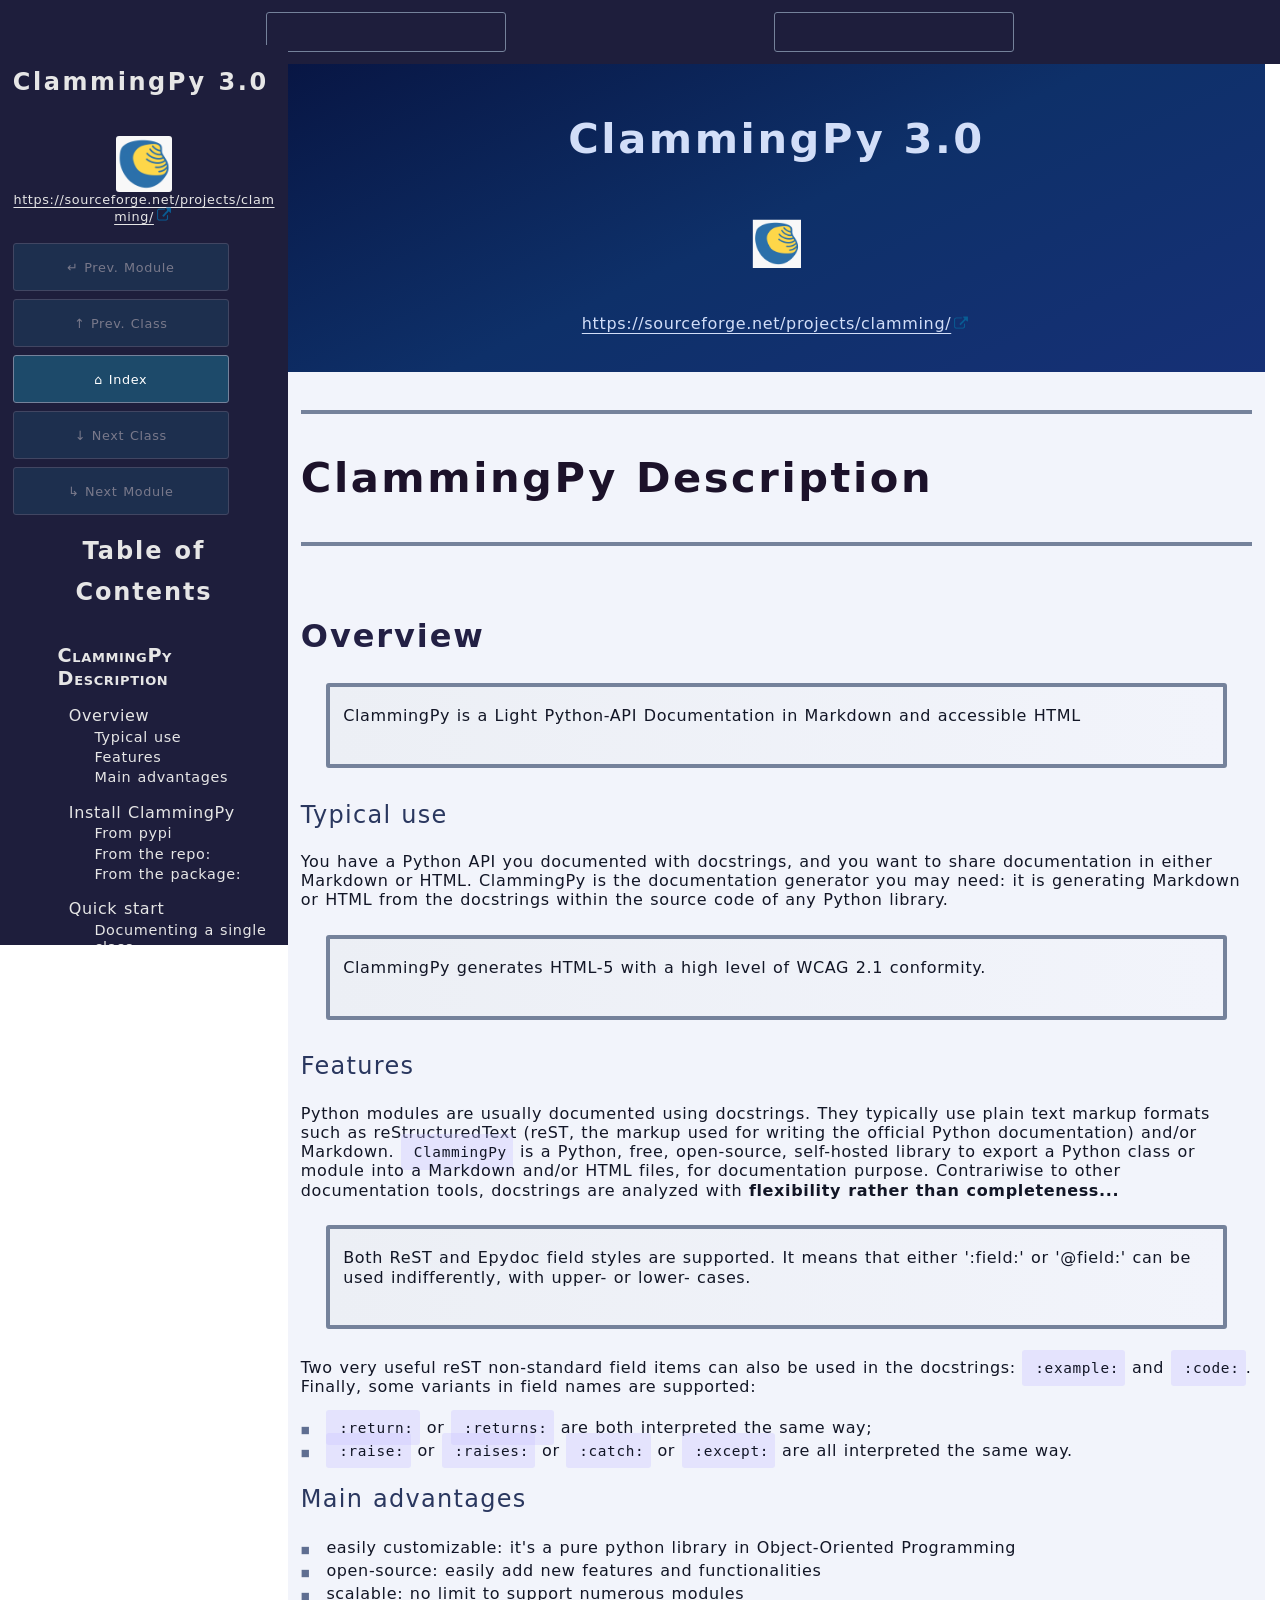
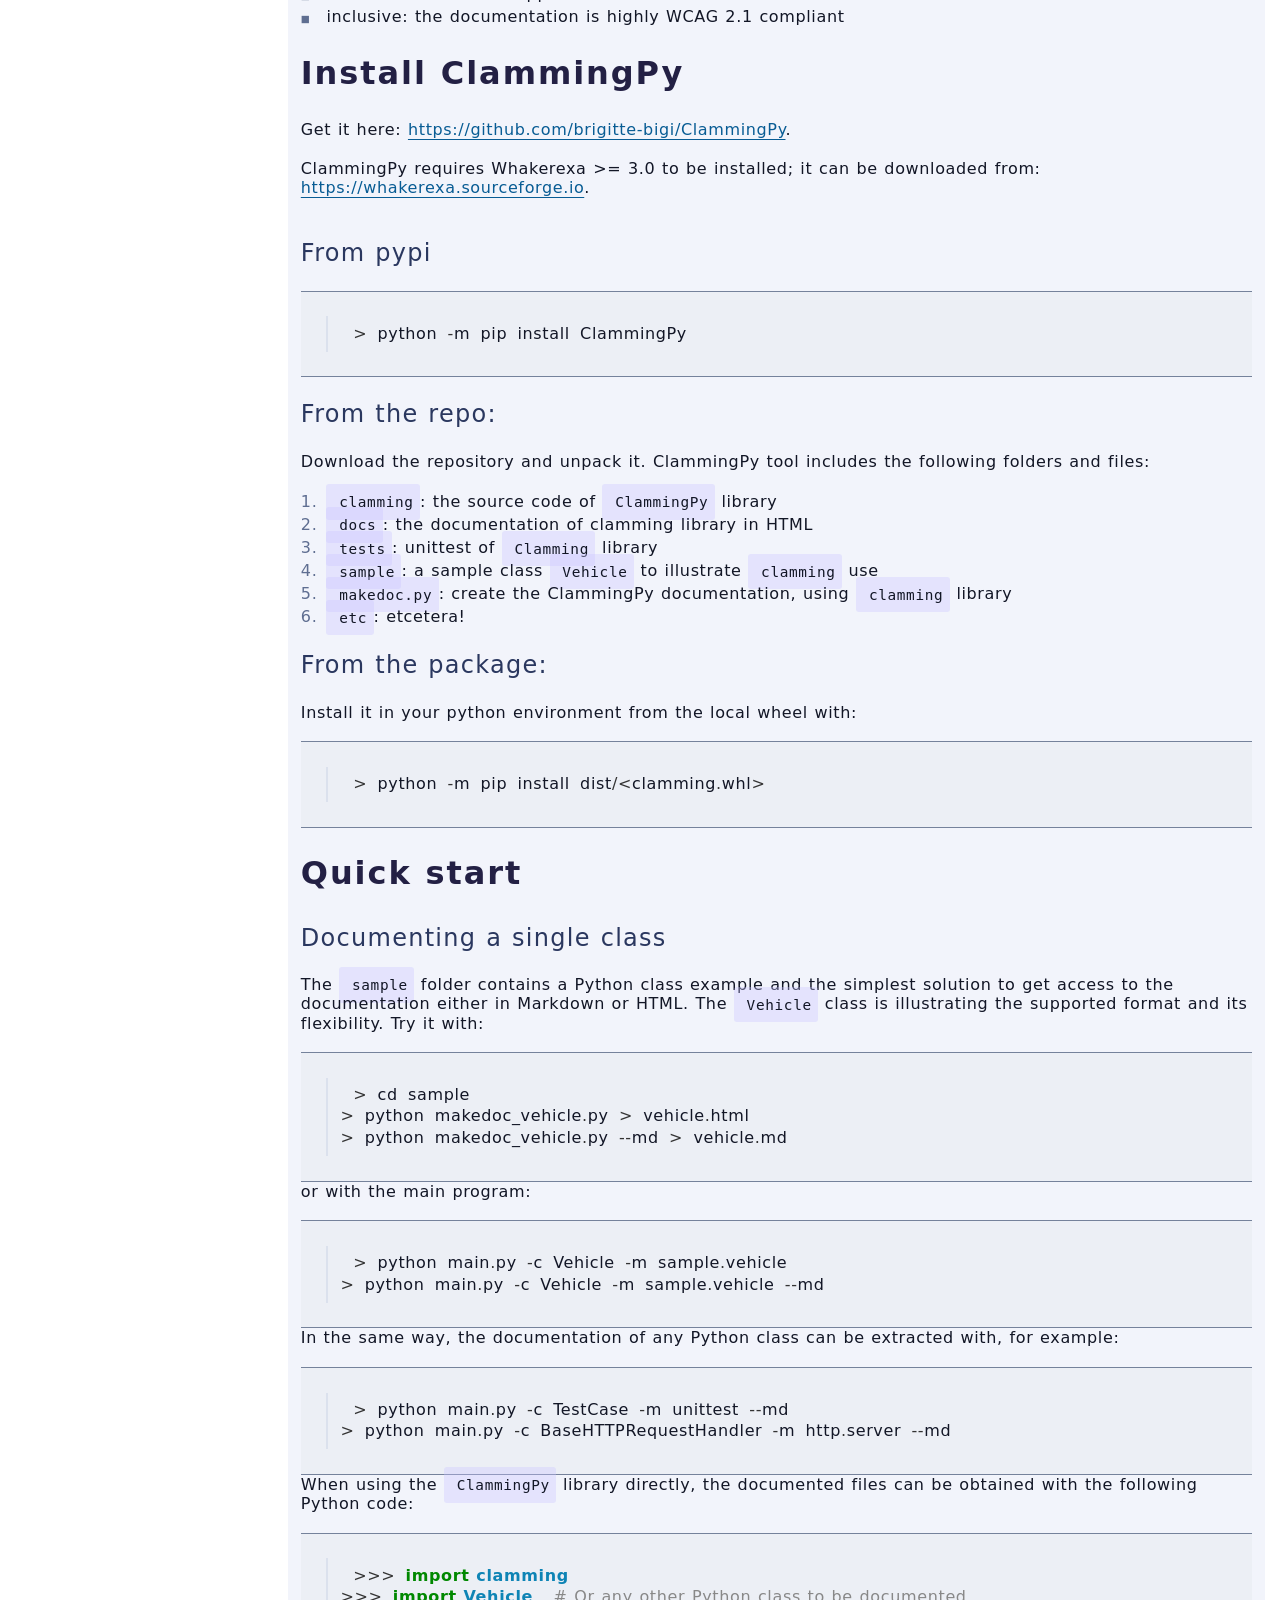
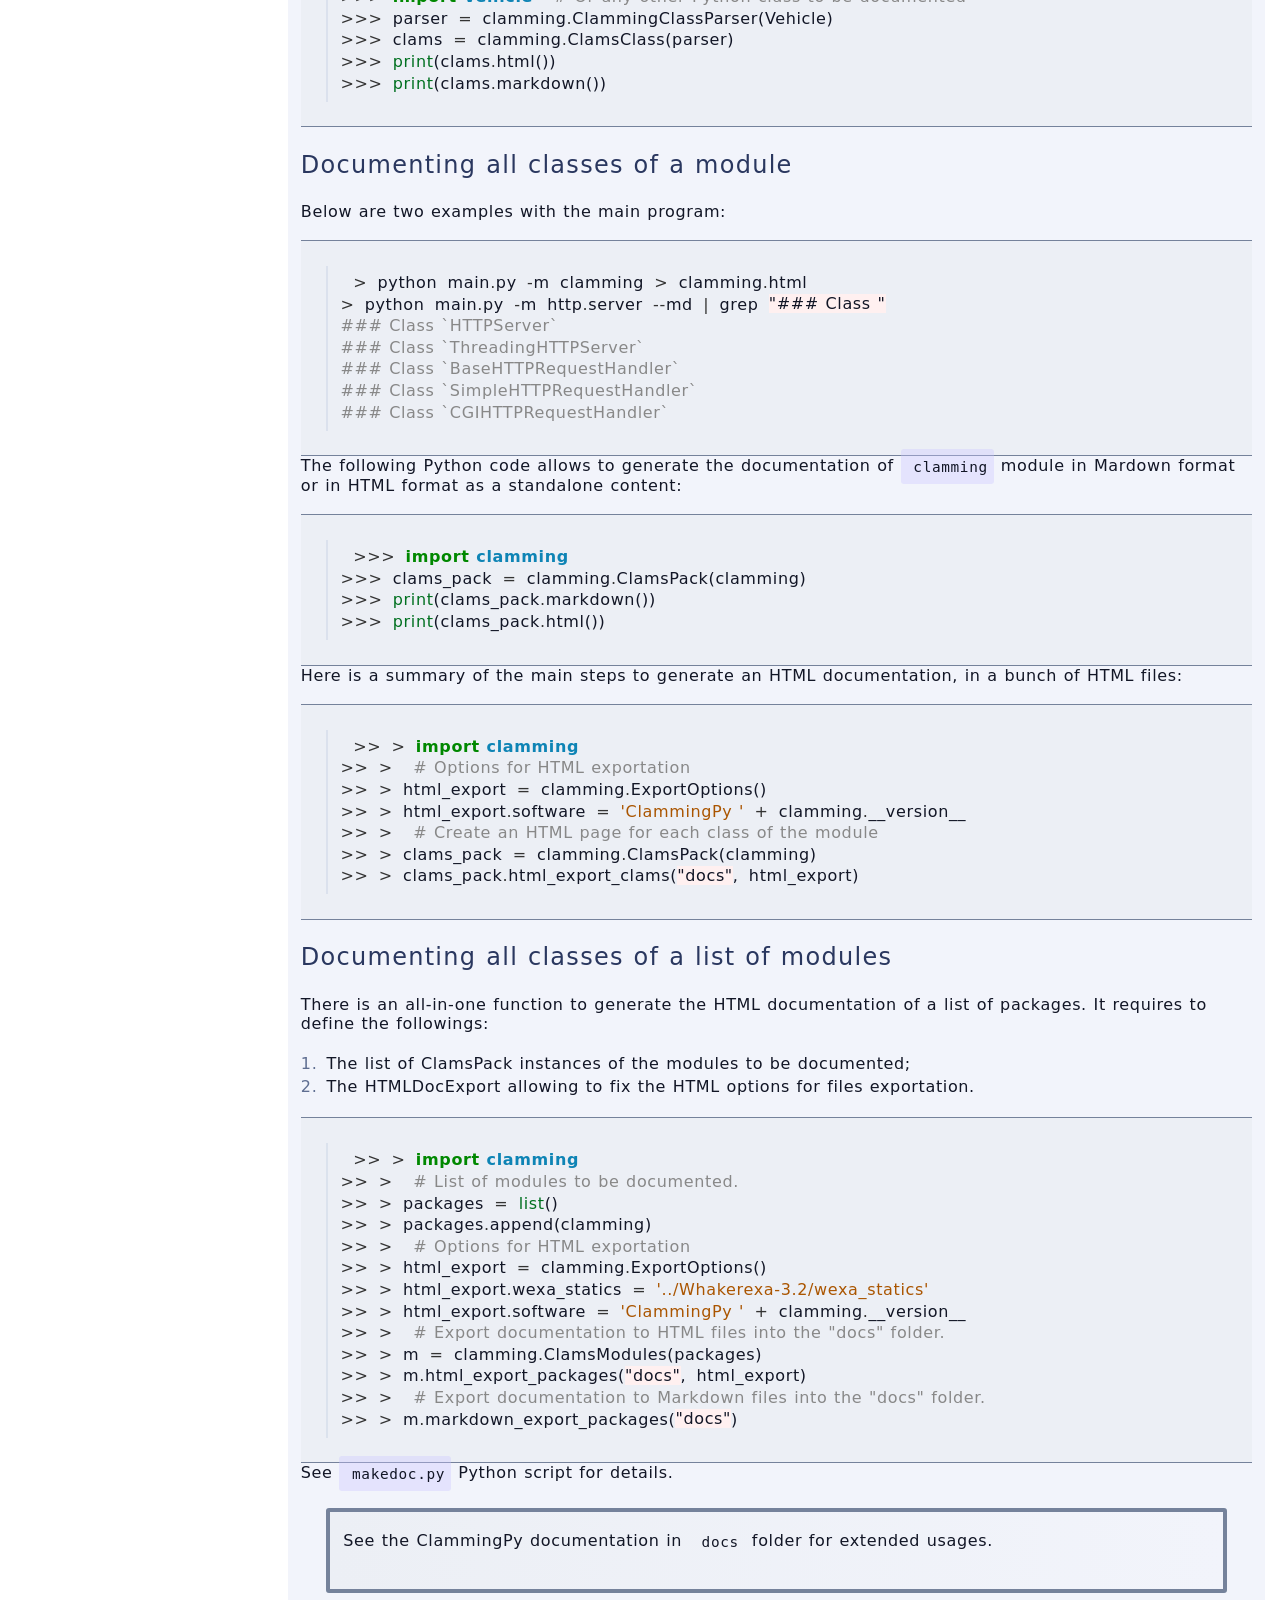
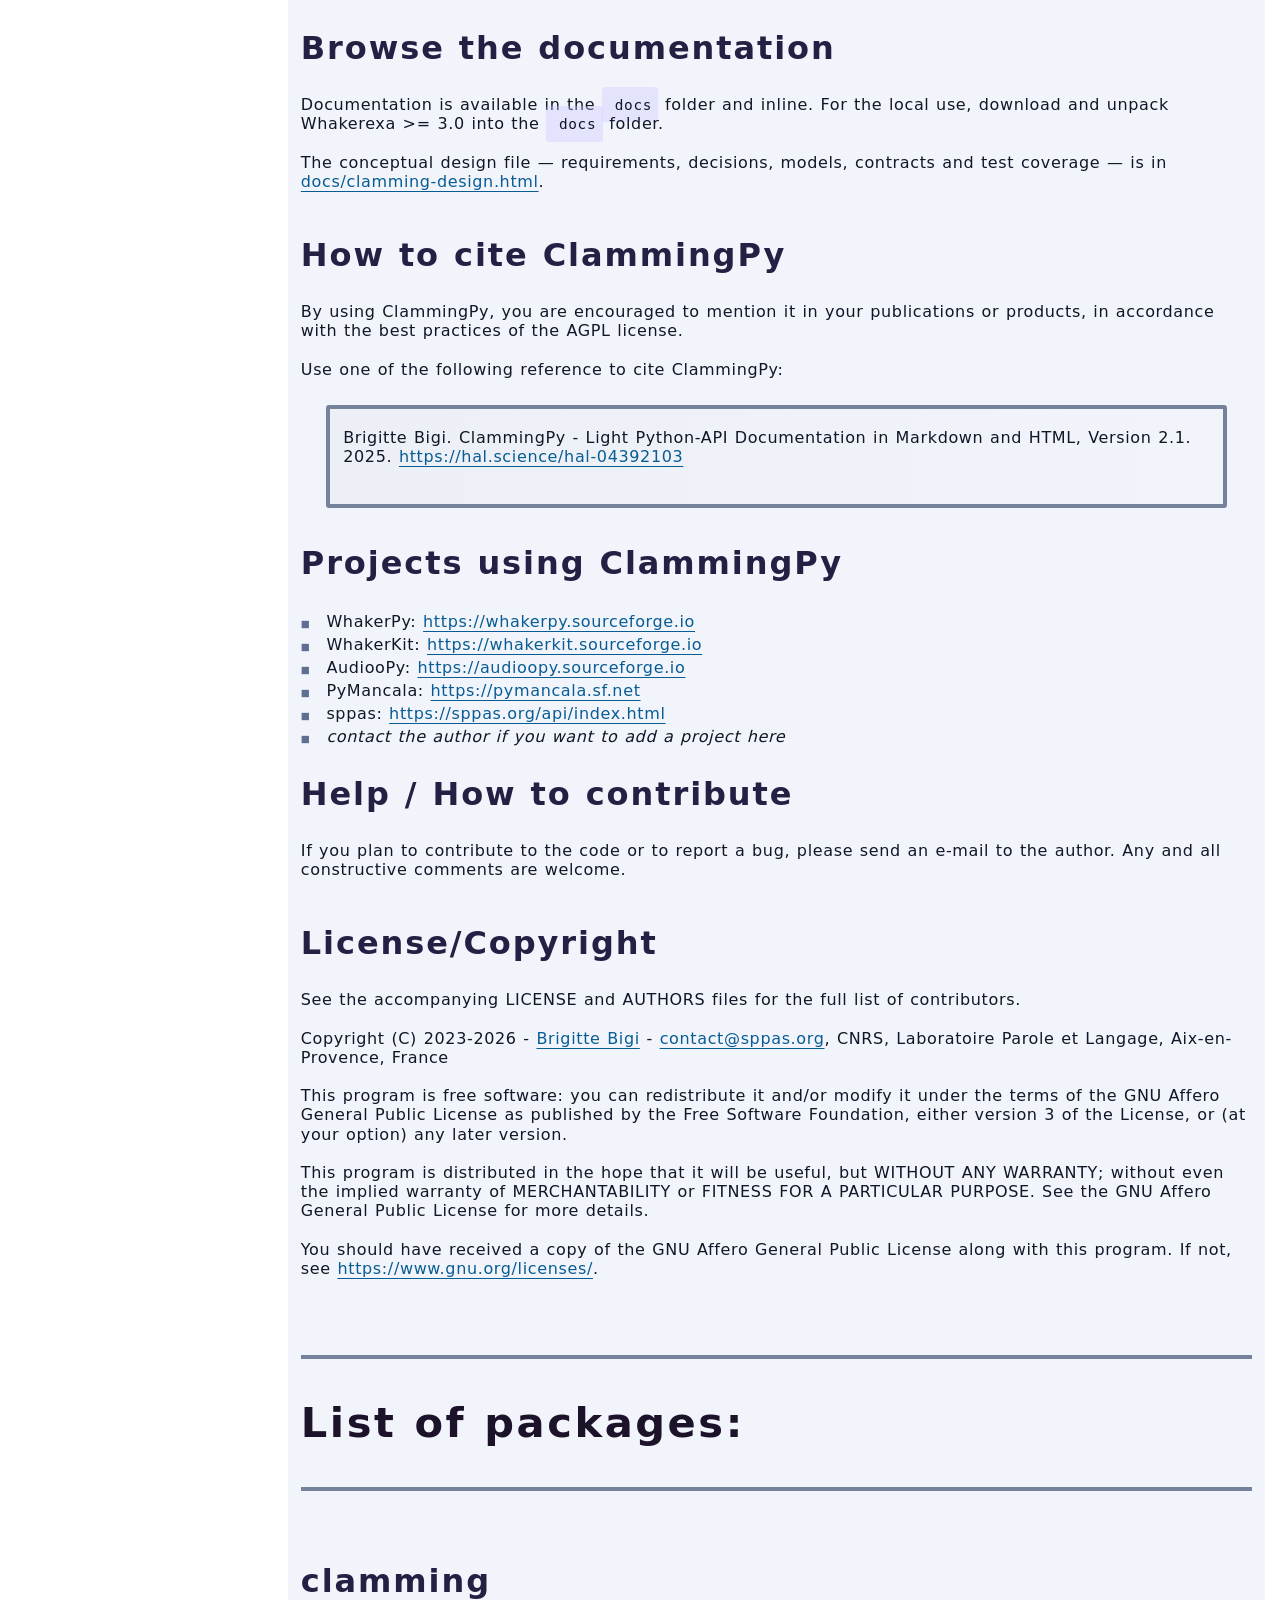
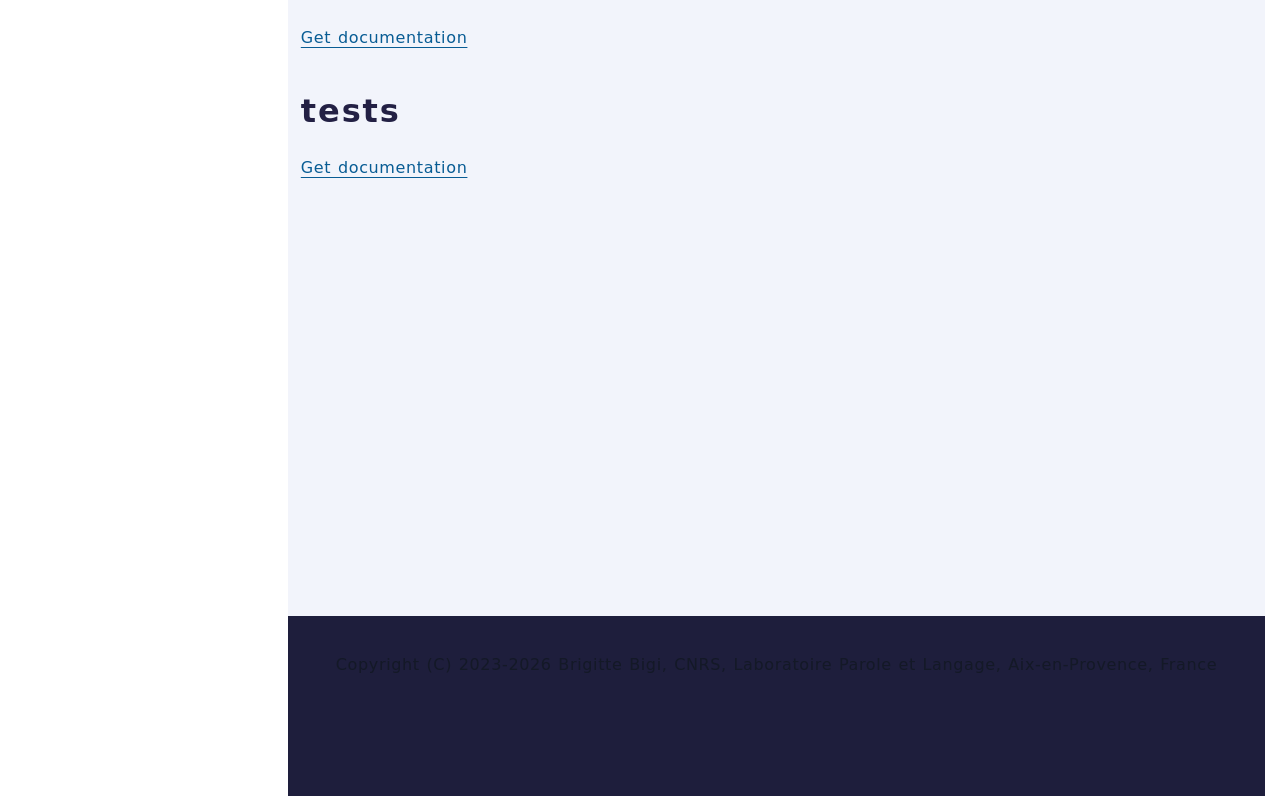
==== commit 5b67da0f: "Upgraded Whakerexa and extended tests" ====
--- a/docs/index.html
+++ b/docs/index.html
@@ -10,12 +10,12 @@
             <meta name="description" content="Python class documentation" />
 
             <link rel="logo icon" href="./statics/clamming32x32.ico" />
-            <link rel="stylesheet" href="./Whakerexa-3.2/wexa_statics/css/wexa.css" type="text/css" media="screen" />
-            <link rel="stylesheet" href="./Whakerexa-3.2/wexa_statics/css/print.css" type="text/css" media="print" />
-            <link rel="stylesheet" href="./Whakerexa-3.2/wexa_statics/css/layout.css" type="text/css" />
-            <link rel="stylesheet" href="./Whakerexa-3.2/wexa_statics/css/menu.css" type="text/css" />
-            <link rel="stylesheet" href="./Whakerexa-3.2/wexa_statics/css/code.css" type="text/css" />
-            <link rel="stylesheet" href="./Whakerexa-3.2/wexa_statics/css/extras/book.css" type="text/css" />
+            <link rel="stylesheet" href="./Whakerexa-current/wexa_statics/css/wexa.css" type="text/css" media="screen" />
+            <link rel="stylesheet" href="./Whakerexa-current/wexa_statics/css/print.css" type="text/css" media="print" />
+            <link rel="stylesheet" href="./Whakerexa-current/wexa_statics/css/layout.css" type="text/css" />
+            <link rel="stylesheet" href="./Whakerexa-current/wexa_statics/css/menu.css" type="text/css" />
+            <link rel="stylesheet" href="./Whakerexa-current/wexa_statics/css/code.css" type="text/css" />
+            <link rel="stylesheet" href="./Whakerexa-current/wexa_statics/css/extras/book.css" type="text/css" />
             <link rel="stylesheet" href="./statics/clamming.css" type="text/css" />
 
             <!-- Whakerexa JS loader: bundle on file://, ES6 modules on http(s) -->
@@ -26,7 +26,7 @@
                 return;
               }
               const s = document.createElement('script');
-              s.src = './Whakerexa-3.2/wexa_statics/js/wexa.bundle.js';
+              s.src = './Whakerexa-current/wexa_statics/js/wexa.bundle.js';
 
               s.onload = function () {
                 window.Wexa.onload.addLoadFunction(function () {
@@ -42,8 +42,8 @@
             <!-- The Book extra is not part of the 'wexa.js' API: it is imported apart -->
             <script type="module">
               if (window.location.protocol !== 'file:') {
-                await import('./Whakerexa-3.2/wexa_statics/js/wexa.js');
-                const { Book } = await import('./Whakerexa-3.2/wexa_statics/js/extras/book.js');
+                await import('./Whakerexa-current/wexa_statics/js/wexa.js');
+                const { Book } = await import('./Whakerexa-current/wexa_statics/js/extras/book.js');
                 const book = new Book("main-content");
                 book.fill_table(false);
               }
@@ -83,7 +83,7 @@
     <p><small>Automatically created</small></p><p><small>by <a class="external-link" href="https://clamming.sf.net">ClammingPy</a></small></p>
 </nav>
     <main id="main-content">
-    <section id="readme">
+    <section id="readme" class="chapter nonumber">
 <h1>ClammingPy Description</h1>
 
 <h2>Overview</h2>
@@ -259,6 +259,9 @@
 <p>Documentation is available in the <code>docs</code> folder and inline.
 For the local use, download and unpack Whakerexa &gt;= 3.0 into the <code>docs</code> folder.</p>
 
+<p>The conceptual design file — requirements, decisions, models, contracts and test coverage —
+is in <a href="docs/clamming-design.html">docs/clamming-design.html</a>.</p>
+
 <h2>How to cite ClammingPy</h2>
 
 <p>By using ClammingPy, you are encouraged to mention it in your publications 
@@ -291,7 +294,7 @@
 
 <p>See the accompanying LICENSE and AUTHORS files for the full list of contributors.</p>
 
-<p>Copyright (C) 2023-2026 - <a href="https://sppas.org/bigi/">Brigitte Bigi</a> - <a href="&#x6d;&#x61;&#105;&#x6c;&#116;o:&#99;o&#110;&#116;&#97;&#x63;t&#x40;&#x73;&#x70;&#112;&#97;&#115;&#46;&#x6f;&#114;&#x67;">&#99;o&#110;&#116;&#97;&#x63;t&#x40;&#x73;&#x70;&#112;&#97;&#115;&#46;&#x6f;&#114;&#x67;</a>, CNRS,
+<p>Copyright (C) 2023-2026 - <a href="https://sppas.org/bigi/">Brigitte Bigi</a> - <a href="&#x6d;&#x61;i&#x6c;&#x74;&#x6f;&#58;&#x63;&#111;n&#116;&#x61;&#x63;&#x74;&#x40;&#x73;p&#112;&#x61;&#115;&#x2e;o&#x72;&#x67;">&#x63;&#111;n&#116;&#x61;&#x63;&#x74;&#x40;&#x73;p&#112;&#x61;&#115;&#x2e;o&#x72;&#x67;</a>, CNRS,
 Laboratoire Parole et Langage, Aix-en-Provence, France</p>
 
 <p>This program is free software: you can redistribute it and/or modify
@@ -307,11 +310,13 @@
 <p>You should have received a copy of the GNU Affero General Public License
 along with this program. If not, see <a href="https://www.gnu.org/licenses/">https://www.gnu.org/licenses/</a>.</p>
     </section>
+    <section id="packages" class="chapter nonumber">
 <h1>List of packages:</h1>
       <h2>clamming</h2>
       <p><a href='clamming.html'>Get documentation</a></p>
       <h2>tests</h2>
       <p><a href='tests.html'>Get documentation</a></p>
+    </section>
     </main>
     
             <footer>
--- a/docs/Whakerexa-current/wexa_statics/css/wexa.css
+++ b/docs/Whakerexa-current/wexa_statics/css/wexa.css
@@ -0,0 +1,2424 @@
+/*
+:filename: wexa_statics/css/wexa.css
+:author: Brigitte Bigi
+:contact: contact@sppas.org
+:summary: a CSS framework to make nice accessible web content
+
+-------------------------------------------------------------------------
+
+This file is part of Whakerexa: https://github.com/brigitte-bigi/Whakerexa
+
+Copyright (C) 2023-2026 Brigitte Bigi, CNRS
+Laboratoire Parole et Langage, Aix-en-Provence, France
+
+This program is free software: you can redistribute it and/or modify
+it under the terms of the GNU Affero General Public License as published by
+the Free Software Foundation, either version 3 of the License, or
+(at your option) any later version.
+
+This program is distributed in the hope that it will be useful,
+but WITHOUT ANY WARRANTY; without even the implied warranty of
+MERCHANTABILITY or FITNESS FOR A PARTICULAR PURPOSE.  See the
+GNU Affero General Public License for more details.
+
+You should have received a copy of the GNU Affero General Public License
+along with this program.  If not, see <https://www.gnu.org/licenses/>.
+
+This banner notice must not be removed.
+
+-------------------------------------------------------------------------
+
+*/
+
+@layer reset, base, theme, accessibility;
+
+/* =======================================================================
+                              FONTS DEFINITIONS
+
+  See here: https://v-fonts.com/licenses/open-source for a list of open
+  source variable fonts.
+
+  In most cases, the font size is computed from the global --font-size variable.
+  For example:
+    font-size: calc(1.7 * var(--font-size));
+  This is used instead of:
+    font-size: 1.7rem;
+  because rem-based values are not updated when switching to the contrast view.
+
+  ======================================================================== */
+
+/* Each family is split into unicode-range subsets: a block is downloaded
+   only when the page holds one of its characters. These rules are generated
+   by scripts/build_fonts_subsets.py -- do not edit them by hand. */
+
+@font-face {
+    font-family: SansFont;
+    src: url('../fonts/Commissioner-latin.woff2') format('woff2');
+    font-display: swap;
+    unicode-range: U+0000, U+000D, U+0020-007E, U+00A0-00FF, U+0131, U+0152-0153, U+02BB-02BC, U+02C6, U+02DA, U+02DC, U+2007-200B, U+2010, U+2012-2015, U+2018-201A, U+201C-201E, U+2020-2022, U+2026, U+2030, U+2032-2033, U+2039-203A, U+2044, U+2074, U+20AC, U+2122, U+2212, U+2215;
+}
+
+@font-face {
+    font-family: SansFont;
+    src: url('../fonts/Commissioner-latin-ext.woff2') format('woff2');
+    font-display: swap;
+    unicode-range: U+0100-0130, U+0134-0148, U+014A-0151, U+0154-017E, U+018F, U+0192, U+01A0-01A1, U+01AF-01B0, U+01C4-01CC, U+01E6-01E7, U+01EA-01EB, U+01FA-021B, U+022A-022D, U+0230-0233, U+0237, U+0259, U+0300-0304, U+0306-030C, U+030F, U+0311-0312, U+031B, U+0323-0324, U+0326-0328, U+032E, U+0331, U+1E08-1E09, U+1E0C-1E0F, U+1E14-1E17, U+1E1C-1E1D, U+1E20-1E21, U+1E24-1E25, U+1E2A-1E2B, U+1E2E-1E2F, U+1E36-1E37, U+1E3A-1E3B, U+1E42-1E49, U+1E4C-1E53, U+1E5A-1E5B, U+1E5E-1E69, U+1E6C-1E6F, U+1E78-1E7B, U+1E80-1E85, U+1E8E-1E8F, U+1E92-1E93, U+1E97, U+1E9E, U+1EF2-1EF9, U+20A1, U+20A3-20A4, U+20A6-20A7, U+20A9, U+20AB, U+20AD-20AE, U+20B1-20B2, U+20B4-20B5, U+20B8-20BA, U+20BC-20BD, U+2113;
+}
+
+@font-face {
+    font-family: SansFont;
+    src: url('../fonts/Commissioner-vietnamese.woff2') format('woff2');
+    font-display: swap;
+    unicode-range: U+1EA0-1EF1;
+}
+
+@font-face {
+    font-family: SansFont;
+    src: url('../fonts/Commissioner-greek.woff2') format('woff2');
+    font-display: swap;
+    unicode-range: U+0374-0375, U+037E, U+0384-038A, U+038C, U+038E-03A1, U+03A3-03CE, U+03D7;
+}
+
+@font-face {
+    font-family: SansFont;
+    src: url('../fonts/Commissioner-cyrillic.woff2') format('woff2');
+    font-display: swap;
+    unicode-range: U+0400-045F, U+0490-0491, U+04B0-04B1, U+2116;
+}
+
+@font-face {
+    font-family: SansFont;
+    src: url('../fonts/Commissioner-cyrillic-ext.woff2') format('woff2');
+    font-display: swap;
+    unicode-range: U+0462-0463, U+046A-046B, U+0472-0475, U+048A-048F, U+0492-04AF, U+04B2-04FF, U+0510-0513, U+051A-051D, U+0524-0529, U+052E-052F;
+}
+
+@font-face {
+    font-family: SansFont;
+    src: url('../fonts/Commissioner-other.woff2') format('woff2');
+    font-display: swap;
+    unicode-range: U+02BE-02BF, U+02C7-02CC, U+02D8-02D9, U+02DB, U+02DD, U+2070, U+2075-2079, U+2080-2089, U+2126, U+212E, U+2202, U+2205-2206, U+220F, U+2211, U+2219-221A, U+221E, U+222B, U+2248, U+2260, U+2264-2265, U+25CA, U+FB01-FB02;
+}
+
+@font-face {
+    font-family: SerifFont;
+    src: url('../fonts/SourceSerifPro-latin.woff2') format('woff2');
+    font-display: swap;
+    unicode-range: U+0020-007E, U+00A0-00FF, U+0131, U+0152-0153, U+02BB-02BC, U+02C6, U+02DA, U+02DC, U+2007, U+2010, U+2012-2015, U+2018-201A, U+201C-201E, U+2020-2022, U+2025-2026, U+2030, U+2032-2033, U+2039-203A, U+203C, U+2044, U+2047-2049, U+2074, U+20AC, U+2122, U+2191, U+2193, U+2212, U+2215;
+}
+
+@font-face {
+    font-family: SerifFont;
+    src: url('../fonts/SourceSerifPro-latin-ext.woff2') format('woff2');
+    font-display: swap;
+    unicode-range: U+0100-012B, U+012E-0130, U+0134-0149, U+014C-0151, U+0154-0165, U+0168-017F, U+018F, U+0192, U+01A0-01A1, U+01AF-01B0, U+01CD-01DC, U+01E6-01E7, U+01F8-01F9, U+0218-021B, U+0237, U+0251, U+0259, U+0261, U+0300-0304, U+0306-030C, U+031B, U+0323-0324, U+0326-0329, U+032E, U+0331, U+1E0C-1E0F, U+1E20-1E21, U+1E24-1E25, U+1E2A-1E2B, U+1E36-1E3B, U+1E3E-1E3F, U+1E42-1E49, U+1E5A-1E63, U+1E6C-1E6F, U+1E80-1E85, U+1E8E-1E8F, U+1E92-1E93, U+1E97, U+1E9E, U+1EF2-1EF9, U+20A1, U+20A4, U+20A6-20A7, U+20A9, U+20AB, U+20AE, U+20B1-20B2, U+20B4-20B5, U+20B8-20BA, U+20BD, U+20BF, U+2113;
+}
+
+@font-face {
+    font-family: SerifFont;
+    src: url('../fonts/SourceSerifPro-vietnamese.woff2') format('woff2');
+    font-display: swap;
+    unicode-range: U+1EA0-1EF1;
+}
+
+@font-face {
+    font-family: SerifFont;
+    src: url('../fonts/SourceSerifPro-greek.woff2') format('woff2');
+    font-display: swap;
+    unicode-range: U+0374-0375, U+037E, U+0384-038A, U+038C, U+038E-03A1, U+03A3-03CE, U+03D7, U+03D9, U+03DB, U+03DD, U+03E1;
+}
+
+@font-face {
+    font-family: SerifFont;
+    src: url('../fonts/SourceSerifPro-cyrillic.woff2') format('woff2');
+    font-display: swap;
+    unicode-range: U+0400-045F, U+0490-0491, U+04B0-04B1, U+2116;
+}
+
+@font-face {
+    font-family: SerifFont;
+    src: url('../fonts/SourceSerifPro-cyrillic-ext.woff2') format('woff2');
+    font-display: swap;
+    unicode-range: U+0462-0463, U+0472-0475, U+0492-0493, U+0496-049B, U+04A0-04A3, U+04AA-04AB, U+04AE-04AF, U+04B2-04B3, U+04B6-04B7, U+04BA-04BB, U+04C0-04C2, U+04CF-04D1, U+04D4-04D9, U+04E2-04E3, U+04E6-04E9, U+04EE-04EF, U+04F2-04F3;
+}
+
+@font-face {
+    font-family: SerifFont;
+    src: url('../fonts/SourceSerifPro-other.woff2') format('woff2');
+    font-display: swap;
+    unicode-range: U+02B0, U+02B2-02B3, U+02B7-02B8, U+02BE-02BF, U+02C7-02CC, U+02D8-02D9, U+02DB, U+02DD, U+02E1-02E3, U+1D43, U+1D47-1D49, U+1D4D, U+1D4F-1D50, U+1D52, U+1D56-1D58, U+1D5B, U+1D9C, U+1DA0, U+1DBB, U+2070-2071, U+2075-2079, U+207D-2089, U+208D-208E, U+2117, U+2120, U+2126, U+212E, U+2153-2154, U+215B-215E, U+2190, U+2192, U+2196-2199, U+2202, U+2206, U+220F, U+2211, U+2219-221A, U+221E, U+222B, U+2248, U+2260, U+2264-2265, U+25A0, U+25B2-25B3, U+25B6-25B7, U+25BC-25BD, U+25C0-25C1, U+25C6, U+25C9-25CA, U+2610-2611, U+266A, U+2713, U+2752, U+2E3A-2E3B, U+FB00-FB04, U+1F12F, U+1F16A-1F16B;
+}
+
+@font-face {
+    font-family: ContrastFont;
+    src: url('../fonts/AccessibleDfA-Regular-latin.woff2') format('woff2');
+    font-style: normal;
+    font-weight: normal;
+    unicode-range: U+0020-007E, U+00A0-00FF, U+0131, U+0152-0153, U+02BB-02BC, U+02C6, U+02DA, U+02DC, U+2012-2022, U+2026, U+202F-2030, U+2032-2034, U+2039-203A, U+203C, U+2044, U+20AC, U+2122, U+2212, U+2215;
+}
+
+@font-face {
+    font-family: ContrastFont;
+    src: url('../fonts/AccessibleDfA-Regular-latin-ext.woff2') format('woff2');
+    font-style: normal;
+    font-weight: normal;
+    unicode-range: U+0100-0130, U+0132-0151, U+0154-017F, U+0189, U+018E-018F, U+0192, U+0197, U+019A, U+019C, U+01B5-01B6, U+01BB, U+01C4-01D4, U+01D9-01DA, U+01DD, U+01E1-01E3, U+01E6-01ED, U+01F0-01F5, U+01F8-01F9, U+01FC-021B, U+021E-021F, U+0226-0229, U+022E-022F, U+0231-0233, U+0237, U+023A-023E, U+0245-0247, U+024C-024F, U+0258-025A, U+025F, U+0262, U+0268, U+026A, U+026F, U+0274, U+0276, U+0279-027A, U+0280-0281, U+0287, U+028C-028F, U+0299, U+029C, U+029E-029F, U+02A3, U+02A6-02A7, U+02AA-02AB, U+0300-0304, U+0307, U+030B-030F, U+0311-0317, U+031F-0323, U+0326-0329, U+032C-0331, U+0334-0338, U+033D, U+0348, U+034A-034C, U+0350, U+0353-0356, U+0358, U+035E-035F, U+0361, U+0363-036F, U+1E02-1E13, U+1E15, U+1E17-1E19, U+1E1E-1E25, U+1E28-1E29, U+1E30-1E4B, U+1E53, U+1E56-1E63, U+1E66-1E71, U+1E76-1E77, U+1E7E-1E7F, U+1E86-1E8B, U+1E8E-1E96, U+1E9B, U+1EF4-1EF5, U+20A0-20A9, U+20BF, U+2C7C, U+A730-A731, U+A734-A739;
+}
+
+@font-face {
+    font-family: ContrastFont;
+    src: url('../fonts/AccessibleDfA-Regular-vietnamese.woff2') format('woff2');
+    font-style: normal;
+    font-weight: normal;
+    unicode-range: U+1EA0-1EA1, U+1EAC-1EAD, U+1EB8-1EB9, U+1EC6-1EC7, U+1ECA-1ECD, U+1ED8-1ED9, U+1EE4-1EE5;
+}
+
+@font-face {
+    font-family: ContrastFont;
+    src: url('../fonts/AccessibleDfA-Regular-greek.woff2') format('woff2');
+    font-style: normal;
+    font-weight: normal;
+    unicode-range: U+037E, U+03D6;
+}
+
+@font-face {
+    font-family: ContrastFont;
+    src: url('../fonts/AccessibleDfA-Regular-cyrillic.woff2') format('woff2');
+    font-style: normal;
+    font-weight: normal;
+    unicode-range: U+0412, U+0415, U+041C-041E, U+0420-0422, U+0425, U+0430, U+0435, U+043E, U+0440-0441, U+0445, U+0450-0451, U+0455-0457, U+2116;
+}
+
+@font-face {
+    font-family: ContrastFont;
+    src: url('../fonts/AccessibleDfA-Regular-cyrillic-ext.woff2') format('woff2');
+    font-style: normal;
+    font-weight: normal;
+    unicode-range: U+04D4-04D5, U+04DA-04DB, U+04EF;
+}
+
+@font-face {
+    font-family: ContrastFont;
+    src: url('../fonts/AccessibleDfA-Regular-other.woff2') format('woff2');
+    font-style: normal;
+    font-weight: normal;
+    unicode-range: U+02B0, U+02B2-02B4, U+02B6-02BA, U+02BD, U+02C2-02C5, U+02C7-02CF, U+02D6-02D9, U+02DB, U+02DD, U+02E2-02E3, U+02ED-02F2, U+02F4-02F7, U+1D00-1D07, U+1D0A-1D0D, U+1D0F, U+1D11, U+1D13-1D14, U+1D18, U+1D1B-1D1C, U+1D20-1D22, U+1D62-1D65, U+2080-208E, U+2090-209C, U+2103, U+2109, U+2126, U+2153-215E, U+2183-2184, U+2200-2211, U+2213-2214, U+2216-224D, U+2250-228B, U+228F-229D, U+229F, U+22A1-22BA, U+22BC-22CC, U+22D4, U+22D6-22FF, U+2303-2304, U+2324, U+2326-2327, U+232B, U+237B, U+237D, U+2401-2409, U+2410-2419, U+2420-2424, U+25AC-25AF, U+25C9-25CA, U+25CE, U+2610-2612, U+2639-263B, U+270E-2710, U+2713-2714, U+2726-2728, U+2A7D-2A7E, U+2B05-2B07, U+2B95, U+FB00-FB04, U+1F44D-1F44E, U+1F5D9, U+1F5F9, U+1F600-1F60D, U+1F60F, U+1F642-1F643, U+F0000-F000F;
+}
+
+@font-face {
+    font-family: ContrastFont;
+    src: url('../fonts/AccessibleDfA-Italic-latin.woff2') format('woff2');
+    font-weight: normal;
+    font-style: italic;
+    unicode-range: U+0020-007E, U+00A0-00FF, U+0131, U+0152-0153, U+02BB-02BC, U+02C6, U+02DA, U+02DC, U+2012-2022, U+2026, U+202F-2030, U+2032-2034, U+2039-203A, U+203C, U+2044, U+20AC, U+2122, U+2212, U+2215;
+}
+
+@font-face {
+    font-family: ContrastFont;
+    src: url('../fonts/AccessibleDfA-Italic-latin-ext.woff2') format('woff2');
+    font-weight: normal;
+    font-style: italic;
+    unicode-range: U+0100-0130, U+0132-0151, U+0154-017F, U+0189, U+018E-018F, U+0192, U+0197, U+019A, U+019C, U+01B5-01B6, U+01BB, U+01C4-01D4, U+01D9-01DA, U+01DD, U+01E1-01E3, U+01E6-01E9, U+01F0-01F5, U+01F8-01F9, U+01FC-021B, U+021E-021F, U+0226-0229, U+022E-022F, U+0231-0233, U+0237, U+023A-023E, U+0245-0247, U+024C-024F, U+0258-025A, U+025F, U+0262, U+0268, U+026A, U+026F, U+0274, U+0276, U+0279-027A, U+0280-0281, U+0287, U+028C-028F, U+0299, U+029C, U+029E-029F, U+02A3, U+02A6-02A7, U+02AA-02AB, U+0300-0304, U+0307, U+030B-030F, U+0311-0317, U+031F-0323, U+0326-0328, U+032C-0331, U+0334-0338, U+033D, U+0348, U+034A-034C, U+0350, U+0354-0356, U+0358, U+035E-035F, U+0361, U+0363-036F, U+1E02-1E13, U+1E15, U+1E17-1E19, U+1E1E-1E25, U+1E28-1E29, U+1E30-1E4B, U+1E53, U+1E56-1E63, U+1E66-1E71, U+1E76-1E77, U+1E7E-1E7F, U+1E84-1E8B, U+1E8E-1E96, U+1E9B, U+1EF4-1EF5, U+20A0-20A9, U+20BF, U+2C7C, U+A730-A731, U+A734-A739;
+}
+
+@font-face {
+    font-family: ContrastFont;
+    src: url('../fonts/AccessibleDfA-Italic-vietnamese.woff2') format('woff2');
+    font-weight: normal;
+    font-style: italic;
+    unicode-range: U+1EA0-1EA1, U+1EAC-1EAD, U+1EB8-1EB9, U+1EC6-1EC7, U+1ECA-1ECD, U+1ED8-1ED9, U+1EE4-1EE5;
+}
+
+@font-face {
+    font-family: ContrastFont;
+    src: url('../fonts/AccessibleDfA-Italic-greek.woff2') format('woff2');
+    font-weight: normal;
+    font-style: italic;
+    unicode-range: U+037E, U+03D6;
+}
+
+@font-face {
+    font-family: ContrastFont;
+    src: url('../fonts/AccessibleDfA-Italic-cyrillic.woff2') format('woff2');
+    font-weight: normal;
+    font-style: italic;
+    unicode-range: U+0412, U+0415, U+041C-041E, U+0420-0422, U+0425, U+0430, U+0435, U+043E, U+0440-0441, U+0445, U+0450-0451, U+0455-0457, U+2116;
+}
+
+@font-face {
+    font-family: ContrastFont;
+    src: url('../fonts/AccessibleDfA-Italic-cyrillic-ext.woff2') format('woff2');
+    font-weight: normal;
+    font-style: italic;
+    unicode-range: U+04DA-04DB, U+04EF;
+}
+
+@font-face {
+    font-family: ContrastFont;
+    src: url('../fonts/AccessibleDfA-Italic-other.woff2') format('woff2');
+    font-weight: normal;
+    font-style: italic;
+    unicode-range: U+02B0, U+02B2-02B4, U+02B6-02BA, U+02BD, U+02C2-02C5, U+02C7-02CF, U+02D6-02D9, U+02DB, U+02DD, U+02E2-02E3, U+02ED-02F2, U+02F4-02F7, U+1D00-1D07, U+1D0A-1D0D, U+1D0F, U+1D11, U+1D13-1D14, U+1D18, U+1D1B-1D1C, U+1D20-1D22, U+1D62-1D65, U+2080-208E, U+2090-209C, U+2103, U+2109, U+2126, U+2153-215E, U+2183-2184, U+2200-2211, U+2213-2214, U+2216-224D, U+2250-228B, U+228F-229D, U+229F, U+22A1-22BA, U+22BC-22CC, U+22D4, U+22D6-22FF, U+2303-2304, U+2324, U+2326-2327, U+232B, U+237B, U+237D, U+2401-2409, U+2410-2419, U+2420-2424, U+25AC-25AF, U+25C9-25CA, U+25CE, U+2610-2612, U+2639-263B, U+270E-2710, U+2713-2714, U+2726-2728, U+2A7D-2A7E, U+2B05-2B07, U+2B95, U+FB00-FB04, U+1F44D-1F44E, U+1F5D9, U+1F5F9, U+1F600-1F60D, U+1F60F, U+1F642-1F643, U+F0000-F000F;
+}
+
+@font-face {
+    font-family: ContrastFont;
+    src: url('../fonts/AccessibleDfA-Bold-latin.woff2') format('woff2');
+    font-style: normal;
+    font-weight: bold;
+    unicode-range: U+0020-007E, U+00A0-00FF, U+0131, U+0152-0153, U+02BB-02BC, U+02C6, U+02DA, U+02DC, U+2012-2022, U+2026, U+202F-2030, U+2032-2034, U+2039-203A, U+203C, U+2044, U+20AC, U+2122, U+2212, U+2215;
+}
+
+@font-face {
+    font-family: ContrastFont;
+    src: url('../fonts/AccessibleDfA-Bold-latin-ext.woff2') format('woff2');
+    font-style: normal;
+    font-weight: bold;
+    unicode-range: U+0100-0130, U+0132-0151, U+0154-017F, U+0189, U+018E-018F, U+0192, U+0197, U+019A, U+019C, U+01B5-01B6, U+01BB, U+01C4-01D4, U+01D9-01DA, U+01DD, U+01E1-01E3, U+01E6-01E9, U+01F0-01F5, U+01F8-01F9, U+01FC-021B, U+021E-021F, U+0226-0229, U+022E-022F, U+0231-0233, U+0237, U+023A-023E, U+0245-0247, U+024C-024F, U+0258-025A, U+025F, U+0262, U+0268, U+026A, U+026F, U+0274, U+0276, U+0279-027A, U+0280-0281, U+0287, U+028C-028F, U+0299, U+029C, U+029E-029F, U+02A3, U+02A6-02A7, U+02AA-02AB, U+0300-0304, U+0307, U+030B-030F, U+0311-0317, U+031F-0323, U+0326-0328, U+032C-0331, U+0334-0338, U+033D, U+0348, U+034A-034C, U+0350, U+0354-0356, U+0358, U+035E-035F, U+0361, U+0363-036F, U+1E02-1E13, U+1E15, U+1E17-1E19, U+1E1E-1E25, U+1E28-1E29, U+1E30-1E31, U+1E34-1E4B, U+1E53, U+1E56-1E5F, U+1E62-1E63, U+1E66-1E71, U+1E76-1E77, U+1E7E-1E7F, U+1E84-1E8B, U+1E8E-1E96, U+1E9B, U+1EF4-1EF5, U+20A0-20A9, U+20BF, U+2C7C, U+A730-A731, U+A734-A739;
+}
+
+@font-face {
+    font-family: ContrastFont;
+    src: url('../fonts/AccessibleDfA-Bold-vietnamese.woff2') format('woff2');
+    font-style: normal;
+    font-weight: bold;
+    unicode-range: U+1EA0-1EA1, U+1EAC-1EAD, U+1EB8-1EB9, U+1EC6-1EC7, U+1ECA-1ECD, U+1ED8-1ED9, U+1EE4-1EE5;
+}
+
+@font-face {
+    font-family: ContrastFont;
+    src: url('../fonts/AccessibleDfA-Bold-greek.woff2') format('woff2');
+    font-style: normal;
+    font-weight: bold;
+    unicode-range: U+037E, U+03D6;
+}
+
+@font-face {
+    font-family: ContrastFont;
+    src: url('../fonts/AccessibleDfA-Bold-cyrillic.woff2') format('woff2');
+    font-style: normal;
+    font-weight: bold;
+    unicode-range: U+0412, U+0415, U+041C-041E, U+0420-0422, U+0425, U+0430, U+0435, U+043E, U+0440-0441, U+0445, U+0450-0451, U+0455-0457, U+2116;
+}
+
+@font-face {
+    font-family: ContrastFont;
+    src: url('../fonts/AccessibleDfA-Bold-cyrillic-ext.woff2') format('woff2');
+    font-style: normal;
+    font-weight: bold;
+    unicode-range: U+04DA-04DB, U+04EF;
+}
+
+@font-face {
+    font-family: ContrastFont;
+    src: url('../fonts/AccessibleDfA-Bold-other.woff2') format('woff2');
+    font-style: normal;
+    font-weight: bold;
+    unicode-range: U+02B0, U+02B2-02B4, U+02B6-02BA, U+02BD, U+02C2-02C5, U+02C7-02CF, U+02D6-02D9, U+02DB, U+02DD, U+02E2-02E3, U+02ED-02F2, U+02F4-02F7, U+1D00-1D01, U+1D03-1D07, U+1D0A-1D0D, U+1D0F, U+1D11, U+1D13-1D14, U+1D18, U+1D1B-1D1C, U+1D20-1D22, U+1D62-1D65, U+2080-208E, U+2090-209C, U+2103, U+2109, U+2126, U+2153-215E, U+2183-2184, U+2200-2211, U+2213-2214, U+2216-224D, U+2250-228B, U+228F-229D, U+229F, U+22A1-22BA, U+22BC-22CC, U+22D4, U+22D6-22FF, U+2303-2304, U+2324, U+2326-2327, U+232B, U+237B, U+237D, U+2401-2409, U+2410-2419, U+2420-2424, U+25AC-25AF, U+25C9-25CA, U+25CE, U+2610-2612, U+2639-263B, U+270E-2710, U+2713-2714, U+2726-2728, U+2A7D-2A7E, U+2B05-2B07, U+2B95, U+FB00-FB04, U+1F44D-1F44E, U+1F5D9, U+1F5F9, U+1F600-1F60D, U+1F60F, U+1F642-1F643, U+F0000-F000F;
+}
+
+/* =======================================================================
+                        KEYFRAMES DEFINITIONS
+  ========================================================================
+ */
+
+@keyframes slideInFromLeft {
+    0% {
+        transform: translateX(-100%);
+    }
+    100% {
+        transform: translateX(0);
+    }
+}
+
+@keyframes slideInFromRight {
+    0% {
+        transform: translateX(100%);
+    }
+    100% {
+        transform: translateX(0);
+    }
+}
+
+@keyframes slideInFromTop {
+    0% {
+        transform: translateY(-100%);
+    }
+    100% {
+        transform: translateX(0);
+    }
+}
+
+@keyframes slideInFromBottom {
+    0% {
+        transform: translateY(100%);
+    }
+    100% {
+        transform: translateX(0);
+    }
+}
+
+@keyframes animDisabled {
+    100% {
+        transform: none;
+    }
+}
+
+/* No display in these frames: it is a discrete property, and a first frame
+   that hides the element keeps the animation from ever running -- what opens
+   a details never showed itself again. */
+@keyframes fadeIn {
+    0% {
+        opacity: 0;
+        transform: scaleY(0);
+    }
+
+    100% {
+        opacity: 1;
+        transform: scaleY(1);
+    }
+}
+
+@keyframes fadeOut {
+    0% {
+        opacity: 1;
+        transform: scaleY(1);
+        display: block;
+    }
+
+    100% {
+        opacity: 0;
+        transform: scaleY(0);
+        display: none;
+    }
+}
+
+@keyframes animprogress {
+    from { background-color: var(--progress-bg-color); }
+    to { background-color: var(--footer-bg-color); }
+}
+
+/* =======================================================================
+                      SCREEN ADAPTATION VARIABLES
+  ======================================================================== */
+
+
+@layer base {
+
+    /* The ladder below names device classes, not round numbers. The wider the
+       screen, the smaller the divisors: a component grows when --size-divisor
+       goes down, and the text grows when --fontsize-divisor goes down.
+
+       1024px is the single mobile/desktop border of the framework. Under it,
+       the menu is the mobile one and the text is written a bit larger, which
+       is what a tablet held vertically asks for. The nav, the panels and the
+       cards all switch at that very width. */
+
+    :root {
+        --size-divisor: 1.5;
+        --fontsize-divisor: 1;
+    }
+
+    /* Smartphone, portrait: 320 to 430px wide */
+    @media screen and (max-width: 540px) {
+        :root {
+            --size-divisor: 1.5;
+            --fontsize-divisor: 1;
+        }
+    }
+
+    /* Large smartphone in portrait, narrow smartphone in landscape */
+    @media screen and (min-width: 540px) {
+        :root {
+            --size-divisor: 1.5;
+            --fontsize-divisor: 1;
+        }
+    }
+
+    /* Smartphone, landscape: 640 to 932px wide */
+    @media screen and (min-width: 620px) {
+        :root {
+            --size-divisor: 1.4;
+            --fontsize-divisor: 1.05;
+        }
+    }
+
+    /* Tablet, portrait: 768 to 834px wide. Mobile menu, larger text. */
+    @media screen and (min-width: 768px) {
+        :root {
+            --size-divisor: 1.3;
+            --fontsize-divisor: 1.1;
+        }
+    }
+
+    /* Widest smartphone in landscape, up to 932px, and tablet in portrait */
+    @media screen and (min-width: 896px) {
+        :root {
+            --size-divisor: 1.2;
+            --fontsize-divisor: 1.18;
+        }
+    }
+
+    /* Tablet in landscape, and computer: the desktop display starts here */
+    @media screen and (min-width: 1024px) {
+        :root {
+            --size-divisor: 1.1;
+            --fontsize-divisor: 1.1;
+        }
+    }
+
+    /* Laptop */
+    @media screen and (min-width: 1200px) {
+        :root {
+            --size-divisor: 1.0;
+            --fontsize-divisor: 1.0;
+        }
+    }
+
+    /* Wide desktop screen */
+    @media screen and (min-width: 1400px) {
+        :root {
+            --size-divisor: 0.9;
+            --fontsize-divisor: 0.95;
+        }
+    }
+
+    /* Very wide desktop screen */
+    @media screen and (min-width: 1600px) {
+        :root {
+            --size-divisor: 0.8;
+            --fontsize-divisor: 0.9;
+        }
+    }
+} 
+/* end @layer base: responsive divisors */
+
+
+@layer theme {
+
+    @media not print {
+        :root {
+            /* Sizes */
+            /* Animations and transitions */
+            --header-slidein: slideInFromBottom;
+            --footer-slidein: animDisabled;
+            --transition: 0.4s ease-in-out;
+        }
+    }
+
+} 
+/* end @layer theme: animation variables */
+
+
+
+@layer base {
+
+    :root {
+        /* Sizes */
+        --header-height: 40vh;
+        --footer-height: 20vh;
+        --skip-height: calc(var(--font-size) * 2);
+
+        /* Font definitions */
+        --font-family-sans: system-ui, -apple-system, 'Segoe UI', Roboto, Oxygen, Ubuntu, Cantarell, 'Helvetica Neue', Arial, sans-serif;
+        --font-family-serif: ui-serif, Georgia, Cambria, 'Times New Roman', Times, serif;
+        --font-family-mono: ui-monospace, 'DejaVu Sans Mono', 'Liberation Mono', 'Cascadia Mono', 'Segoe UI Mono', monospace;
+        --font-family-pre: ui-monospace, 'DejaVu Sans Mono', 'Liberation Mono', 'Cascadia Mono', 'Segoe UI Mono', monospace;
+
+        /* Pictures */
+        --external-link-icon: url("[data-uri]");
+        --checked-icon: url("[data-uri]");
+
+        --search-icon: url("data:image/svg+xml,%3Csvg xmlns='http://www.w3.org/2000/svg' width='24' height='24' viewBox='0 0 24 24' fill='none' stroke='currentColor' stroke-width='2' stroke-linecap='round' stroke-linejoin='round'%3E%3Ccircle cx='11' cy='11' r='8'%3E%3C/circle%3E%3Cline x1='21' y1='21' x2='16.65' y2='16.65'%3E%3C/line%3E%3C/svg%3E");
+        --select-chevron: url("data:image/svg+xml,%3Csvg xmlns='http://www.w3.org/2000/svg' width='24' height='24' viewBox='0 0 24 24' fill='none' stroke='currentColor' stroke-width='2' stroke-linecap='round' stroke-linejoin='round'%3E%3Cpolyline points='6 9 12 15 18 9'%3E%3C/polyline%3E%3C/svg%3E");
+        --input-valid-icon: url("data:image/svg+xml,%3Csvg xmlns='http://www.w3.org/2000/svg' width='24' height='24' viewBox='0 0 24 24' fill='none' stroke='currentColor' stroke-width='2' stroke-linecap='round' stroke-linejoin='round'%3E%3Cpolyline points='20 6 9 17 4 12'%3E%3C/polyline%3E%3C/svg%3E");
+        --input-invalid-icon: url("data:image/svg+xml,%3Csvg xmlns='http://www.w3.org/2000/svg' width='24' height='24' viewBox='0 0 24 24' fill='none' stroke='currentColor' stroke-width='2' stroke-linecap='round' stroke-linejoin='round'%3E%3Ccircle cx='12' cy='12' r='10'%3E%3C/circle%3E%3Cline x1='12' y1='8' x2='12' y2='12'%3E%3C/line%3E%3Cline x1='12' y1='16' x2='12.01' y2='16'%3E%3C/line%3E%3C/svg%3E");
+
+        /* Focus & Hover */
+        --outline-focus-style: outset;
+        --outline-hover-style: inset;
+
+        /* border width adapts to contrast mode */
+        --blockquote-border-width: calc(0.25 * var(--font-size));
+    }
+} 
+/* end @layer base: global variables */
+
+
+@layer base {
+
+    /* Variables overridden by "contrast" */
+    :root:not(.contrast) {
+
+        /* Font properties */
+        /* CSS3 requires to choose 100 or 200. Intermediate values are not supported */
+        --font-weight-thin: 200;
+        --font-weight-semithin: 300;
+        --font-weight-normal: 400;
+        --font-weight-semibold: 500;
+        --font-weight-bold: 600;
+        --font-weight-black: 750;
+        --font-size: calc(16px / var(--fontsize-divisor));
+        --line-height: 1.2;
+        --typography-spacing-vertical: calc(1.2 * 16px / var(--size-divisor));
+        --typography-spacing-horizontal: calc(0.8 * 16px / var(--size-divisor));
+        --letter-spacing: 0.04rem;
+        --word-spacing: 0.06rem;
+
+        --outline-size: 3px;
+        --hr-width: 1px;
+
+    }
+
+} 
+/* end @layer base: normal mode spacing */
+
+
+@layer accessibility {
+
+    /* Re-define some global variables for disabilities */
+    .contrast {
+        --header-slidein: animDisabled;
+        --footer-slidein: animDisabled;
+
+        /* Font properties (source: WCAG 2.1 - section 1.4.12 Text Spacing):
+        - Line height (line spacing) to at least 1.5 times the font size;
+        - Spacing following paragraphs to at least 2 times the font size;
+        - Letter spacing (tracking) to at least 0.12 times the font size;
+        - Word spacing to at least 0.16 times the font size.
+
+        Conforming to this criteria provides accommodation for people to modify
+        their text styles according to their needs. */
+
+        --font-family-sans: ContrastFont, SansFont, 'Verdana', sans-serif;
+        --font-weight-thin: 300;
+        --font-weight-semithin: 400;
+        --font-weight-normal: 500;
+        --font-weight-semibold: 600;
+        --font-weight-bold: 750;
+        --font-weight-black: 800;
+        --font-size: calc(18px / var(--fontsize-divisor));
+        --line-height: 1.5;
+        --typography-spacing-vertical: calc(1.2 * 18px / var(--size-divisor));
+        --typography-spacing-horizontal: calc(0.8 * 18px / var(--size-divisor));
+        --letter-spacing: 0.12rem;
+        --word-spacing: 0.16rem;
+
+        --outline-size: 4px;
+        --hr-width: 2px;
+
+    }
+
+} 
+/* end @layer accessibility: contrast mode */
+
+
+/* ------------------------------------------------ */
+/*      COLORS: Default color scheme is light       */
+/* ------------------------------------------------ */
+
+
+@layer theme {
+
+    /* An accent pair a theme is free to redefine. A component of the framework
+       draws with it, so it holds a value even when no theme is loaded. */
+    :root {
+        --custom-color1: var(--border-color);
+        --custom-color2: var(--border-color-alt);
+    }
+
+    :root:not(.dark) {
+
+        /* Accessibility/Focus */
+        --outline-color: rgba(0, 191, 255, 0.8);
+
+        /* Main colors */
+        --body-bg-color: rgb(255, 255, 255);
+        --bg-color: rgb(242, 244, 251);
+        --bg-color-alt: rgb(236, 239, 245);
+        --fg-color: rgb(18, 22, 38);
+        --fg-color-alt: rgb(45, 55, 80);
+        --border-color: rgb(117, 130, 155);
+        --border-color-alt: rgba(70, 105, 165, 0.10);
+        --hr-color: rgba(128, 128, 128, 0.5);
+
+        /* Background colors */
+        --header-bg-color: linear-gradient(155deg, rgb(8, 22, 68) 0%, rgb(14, 48, 105) 50%, rgb(22, 48, 118) 100%);
+        --nav-bg-color: rgb(212, 224, 246);
+        --footer-bg-color: rgb(224, 228, 237);
+        --buttons-bg-color: rgb(29, 74, 106);
+        --buttons-bg-color-hover: rgb(64, 98, 121);
+        --progress-bg-color: rgb(183, 184, 209);
+        --mark-bg-color: rgba(255, 250, 100, 0.5);
+        --inputs-bg-color: rgb(255, 255, 255);
+        --code-bg-color: rgba(200, 195, 255, 0.35);
+
+        /* Foreground colors */
+        --header-fg-color: rgb(210, 222, 248);
+        --nav-fg-color: rgb(21, 24, 69);
+        --footer-fg-color: rgb(20, 25, 39);
+        --progress-fg-color: rgb(32, 59, 109);
+        --buttons-fg-color: rgb(255, 255, 255);
+        --mark-fg-color: rgb(20, 25, 30);
+        --h1-color: rgb(28, 18, 42);
+        --h2-color: rgb(35, 32, 68);
+        --h3-color: rgb(42, 55, 95);
+        --h4-color: rgb(42, 55, 95);
+        --h5-color: rgb(55, 75, 118);
+        --h6-color: rgb(60, 80, 125);
+        --dialog-icon-color: rgb(255, 255, 255);
+
+        /* Table colors */
+        --table-border-color: rgba(70, 105, 165, 0.15);
+        --table-cell-bg-color: rgb(255, 255, 255);
+        --table-row-stripped-bg-color: rgb(242, 238, 252);
+        --table-head-bg-color: rgb(220, 216, 248);
+        --table-head-fg-color: rgb(18, 22, 38);
+        --table-caption-bg-color: rgb(220, 216, 248);
+        --table-caption-fg-color: rgb(45, 55, 80);
+
+        /* Other colors */
+        --a-color: rgb(8, 92, 148);
+        --li-color: rgb(95, 110, 145);
+        --ins-color: rgba(20, 200, 20, 0.8);
+        --del-color: rgba(240, 40, 40, 0.8);
+        --s-color: rgb(100, 100, 100);
+        --blockquote-border-color: rgb(22, 50, 70);
+        --blockquote-footer-color: rgb(80, 115, 158);
+        --shadow-color: rgba(128, 128, 128, 0.20);
+
+        /* Alerts */
+        --info-color: rgb(60, 100, 160);
+        --info-bg-color: rgba(230, 240, 255, 0.75);
+        --warning-color: rgb(150, 90, 0);
+        --warning-bg-color: rgba(255, 240, 210, 0.75);
+        --error-color: rgb(170, 30, 30);
+        --error-bg-color: rgba(255, 230, 230, 0.75);
+        --success-color: rgb(40, 120, 40);
+        --success-bg-color: rgba(225, 245, 225, 0.75);
+        --tips-color: rgb(160, 130, 40);
+        --tips-bg-color: rgba(250, 245, 225, 0.75);
+        --question-color: rgb(120, 60, 180);
+        --question-bg-color: rgba(240, 230, 250);
+
+    }
+
+    /* Structural variables — mode-independent, always defined */
+    :root {
+        --border-width:       1px;
+        --border-radius:      3px;
+        --table-border-width: 1px;
+
+        --dialog-border-width:  1px;
+        --dialog-border-radius: 0.4rem;
+        --dialog-box-shadow:    -0.2rem 0.2rem 0.6rem 0.2rem rgba(128, 128, 128, 0.5);
+    }
+
+    /*
+    @media screen,handheld,projection,tv,tty
+    or (prefers-color-scheme: dark)
+    */
+    @media not print {
+        .dark {
+            /* Main colors */
+            --bg-color: rgb(14, 18, 28);
+            --bg-color-alt: rgb(18, 24, 42);
+            --fg-color: rgb(215, 225, 245);
+            --fg-color-alt: rgb(168, 185, 218);
+            --border-color: rgb(200, 227, 245);
+            --border-color-alt: rgba(100, 145, 215, 0.12);
+            --outline-color: rgba(0, 191, 255, 0.8);
+            --hr-color: rgba(128, 128, 128, 0.5);
+
+            /* Background colors */
+            --header-bg-color: linear-gradient(155deg, rgb(4, 8, 28) 0%, rgb(10, 22, 68) 55%, rgb(18, 48, 90) 100%);
+            --nav-bg-color: rgba(4, 8, 28, 0.85);
+            --footer-bg-color: rgb(12, 18, 35);
+            --buttons-bg-color:       rgb(30, 112, 178);
+            --buttons-bg-color-hover: rgb(42, 135, 205);
+            --progress-bg-color: rgb(7, 9, 13);
+            --inputs-bg-color: rgb(18, 24, 42);
+
+            /* Foreground colors */
+            --header-fg-color: rgb(210, 222, 248);
+            --nav-fg-color: rgb(230, 235, 244);
+            --footer-fg-color: rgb(168, 185, 218);
+            --buttons-fg-color: rgb(255, 255, 255);
+            --progress-fg-color: rgb(62, 162, 215);
+            --h1-color: rgb(215, 225, 245);
+            --h2-color: rgb(195, 210, 238);
+            --h3-color: rgb(175, 195, 228);
+            --h4-color: rgb(175, 195, 228);
+            --h5-color: rgb(155, 178, 215);
+            --h6-color: rgb(135, 162, 202);
+
+            /* Table colors */
+            --table-border-color: rgba(100, 145, 215, 0.15);
+            --table-cell-bg-color: rgb(18, 24, 42);
+            --table-row-stripped-bg-color: rgb(18, 26, 48);
+            --table-head-bg-color: rgb(14, 20, 38);
+            --table-head-fg-color: rgb(215, 225, 245);
+            --table-caption-bg-color: rgb(14, 20, 38);
+            --table-caption-fg-color: rgb(168, 185, 218);
+
+            /* Other colors */
+            --a-color: rgb(72, 162, 218);
+            --s-color: rgb(180, 180, 180);
+            --li-color: rgb(62, 182, 180);
+            --blockquote-border-color: rgb(62, 148, 202);
+            --blockquote-footer-color: rgb(125, 162, 205);
+            --blockquote-border-width: calc(0.25 * var(--font-size));
+            --shadow-color: rgba(30, 90, 200, 0.25);
+
+            /* Switch */
+            --switch-bg-color:           rgb(25, 38, 65);
+            --switch-slider-off-color:   rgb(85, 112, 168);
+            --switch-slider-on-color:    rgb(72, 162, 218);
+
+            /* Dialogs */
+            --dialog-icon-color: rgb(14, 18, 28);
+
+            /* Alerts */
+            --info-color: rgb(130, 160, 255);
+            --info-bg-color: rgb(20, 30, 60);
+            --warning-color: rgb(255, 180, 90);
+            --warning-bg-color: rgb(60, 40, 10);
+            --error-color: rgb(255, 90, 90);
+            --error-bg-color: rgb(50, 10, 10);
+            --success-color: rgb(120, 255, 120);
+            --success-bg-color: rgb(10, 40, 10);
+            --ins-color: rgba(100, 220, 100, 0.9);
+            --del-color: rgba(220, 100, 100, 0.9);
+            --tips-color: rgb(255, 220, 130);
+            --tips-bg-color: rgb(70, 60, 20);
+            --question-color: rgb(200, 150, 255);
+            --question-bg-color: rgb(40, 20, 60);
+        }
+    }
+
+    /* Contrast mode */
+    .contrast {
+        --border-width:         2px;
+        --border-radius:        3px;
+        --table-border-width:   2px;
+        --dialog-border-width:  2px;
+        --dialog-border-radius: 0.4rem;
+    }
+
+}
+/* end @layer theme: variables */
+
+
+@layer accessibility {
+
+    /* Increase the bg/fg contrast of some colors in the default mode */
+    .contrast:not(.dark) {
+        --a-color: rgb(10, 80, 120);
+    }
+
+    /* WCAG 1.4.12: spacing is enforced and cannot be overridden in contrast mode */
+    .contrast * {
+        letter-spacing: var(--letter-spacing) !important;
+        word-spacing: var(--word-spacing) !important;
+    }
+
+} 
+/* end @layer accessibility: contrast color and spacing */
+
+
+@layer base {
+
+    /* Font properties for a local context usage */
+    /* ----------------------------------------- */
+
+    .font-sans {
+        font-family: var(--font-family-sans);
+    }
+
+    .font-serif {
+        font-family: var(--font-family-serif);
+    }
+
+    .font-mono {
+        font-family: var(--font-family-mono);
+    }
+
+    .font-pre {
+        font-family: var(--font-family-pre);
+    }
+
+    .font-weight-thin {
+        font-weight: var(--font-weight-thin);
+    }
+
+    .font-weight-normal {
+        font-weight: var(--font-weight-normal);
+    }
+
+    .font-weight-semibold {
+        font-weight: var(--font-weight-semibold);
+    }
+
+    .font-weight-bold {
+        font-weight: var(--font-weight-bold);
+    }
+
+    .font-weight-black {
+        font-weight: var(--font-weight-black);
+    }
+
+
+    /* =======================================================================
+                        ACCESSIBILITY SPECIFIC STYLING
+    ======================================================================== */
+
+    /* Skip-to-content link: visible only on keyboard focus, hidden on mouse hover.
+    Fixed full-width at top of page, above all other content. */
+    .skip,
+    .focus-visible-only {
+        /* A banner of its own, wherever it is written: a nav lays its children
+           out as flex items, and a flex item ignores the alignment of the text
+           it is given. */
+        display: block;
+        opacity: 0;
+        pointer-events: none;
+        position: fixed;
+        top: var(--border-width);
+        left: var(--border-width);
+        width: calc(100% - 2 * var(--border-width));
+        height: var(--skip-height);
+        line-height: var(--skip-height);
+        text-align: center;
+        background-color: var(--buttons-bg-color);
+        color: var(--buttons-fg-color);
+        font-weight: var(--font-weight-semibold);
+        padding: 0;
+        margin: auto;
+        z-index: 200;
+        transition: opacity 0.3s ease;
+    }
+
+    .skip:focus,
+    .focus-visible-only:focus {
+        opacity: 1;
+        pointer-events: auto;
+    }
+
+    .skip:hover,
+    .focus-visible-only:hover {
+        opacity: 0;
+        pointer-events: none;
+        cursor: default;
+    }
+
+    :is(a, video, input, area, select, button, input, textarea, summary) {
+        --outline-offset: 0;
+    }
+
+    :is(a, video, input, area, select, button, input, textarea, summary):focus {
+        outline: var(--outline-size) var(--outline-focus-style) var(--outline-color);
+        outline-offset: var(--outline-offset, var(--outline-size));
+    }
+
+    :is(a, video, input, area, select, button, input, textarea, summary):focus-visible {
+        outline: var(--outline-size) var(--outline-focus-style) var(--outline-color);
+        outline-offset: var(--outline-offset, var(--outline-size));
+    }
+
+    :is(a, video, input, area, select, button, input, textarea, summary):focus:not(:focus-visible) {
+        outline: none;
+    }
+
+    :is(a, video, input, area, select, button, input, textarea, summary):hover {
+        outline: var(--outline-size) var(--outline-hover-style) var(--outline-color);
+        outline-offset: var(--outline-offset, var(--outline-size));
+        transition: none;
+    }
+
+
+    /* =======================================================================
+                                HTML PAGE STYLING
+    ======================================================================== */
+
+    * {
+        margin: 0;
+        padding: 0;
+        -webkit-text-size-adjust: 100%;
+        -ms-text-size-adjust: 100%;
+
+        background-color: var(--bg-color);
+        color: var(--fg-color);
+
+        font-size: var(--font-size);
+        font-family: var(--font-family-sans);
+        font-weight: var(--font-weight-normal);
+        line-height: var(--line-height);
+        letter-spacing: var(--letter-spacing);
+        word-spacing: var(--word-spacing);
+    }
+
+    *, *:before, *:after {
+        box-sizing: inherit;
+    }
+
+    *, ::after, ::before {
+        box-sizing: border-box;
+        background-repeat: no-repeat
+    }
+
+    *:disabled {
+        opacity: 0.4;
+        cursor: not-allowed;
+    }
+
+    *[aria-disabled=true] {
+        opacity: 0.4;
+        cursor: not-allowed;
+        overflow: unset;
+    }
+
+    *[aria-disabled=true],
+    *[aria-disabled=true]:focus {
+        opacity: 0.4;
+        cursor: not-allowed;
+    }
+
+    ::after, ::before {
+        text-decoration: inherit;
+        vertical-align: inherit
+    }
+
+    html {
+        height: 100%;
+        margin: auto;
+        scroll-behavior: smooth;
+        scrollbar-gutter: stable;
+        overflow-x: hidden;
+        overflow-y: scroll !important;
+
+        /* The ground of the page is carried here, and not by the body: the body
+        is a column of a fixed width, so a gradient laid on it is as tall as the
+        screen and starts again below it. Laid here, it paints the canvas once,
+        whatever the length of the document. */
+        background: var(--body-bg-color, var(--bg-color));
+        background-attachment: fixed;
+    }
+
+    body {
+        margin: 0 auto;
+        width: min(calc(1024px / var(--size-divisor)), 100%);
+        position: relative;
+        cursor: default;
+        overflow: hidden;
+
+        /* The column of the content, on the ground html carries. */
+        background: var(--bg-color);
+        background-clip: content-box;
+        transition: all var(--border-color) 0.3s;
+        transition-duration: 0.4s;
+
+        -webkit-tap-highlight-color: transparent;
+        -webkit-text-size-adjust: 100%;
+        -moz-text-size-adjust: 100%;
+
+        text-rendering: optimizeLegibility;
+        overflow-wrap: break-word;
+
+        -moz-tab-size: 4;
+        tab-size: 4;
+        flex-direction: column;
+    }
+
+
+    /* =======================================================================
+                        HTML DOCUMENT STRUCTURE
+    ======================================================================= */
+
+    body > header {
+        z-index: 10;
+        display: flex;
+        flex-direction: column;
+        align-items: center;
+        justify-content: center;
+        width: 100%;
+        max-width: none;
+        margin: auto;
+        text-align: center;
+        min-height: var(--header-height);
+        padding-bottom: var(--typography-spacing-vertical);
+        animation: 1s ease-out 0s 1 var(--header-slidein);
+        color: var(--header-fg-color);
+        background: var(--header-bg-color);
+    }
+
+    body > main {
+        z-index: 1;
+    }
+
+    body > footer {
+        z-index: 10;
+        text-align: center;
+        margin: auto;
+        padding-top: var(--typography-spacing-vertical);
+        min-height: var(--footer-height);
+        animation: 1s ease-out 0s 1 var(--footer-slidein);
+        background: var(--footer-bg-color);
+        color: var(--footer-fg-color);
+    }
+
+    /* Elements inside */
+    /* All elements in any header/footer/nav must have same colors than the parent.
+    It also means that links won't be blue! */
+
+    body > header * {
+        color: var(--header-fg-color);
+        background-color: transparent;
+    }
+
+    body > footer * {
+        color: var(--footer-fg-color);
+        background-color: transparent;
+    }
+
+    body > header > *,
+    body > footer > * {
+        z-index: 1;
+        text-align: center;
+        padding-top: var(--typography-spacing-vertical);
+    }
+
+
+    /* =======================================================================
+                        HTML ELEMENTS STYLING
+    ======================================================================== */
+
+    /* -------------------------------- menu --------------------------------- */
+
+    nav, 
+    [role=doc-toc] {
+        color: var(--nav-fg-color);
+        background: var(--nav-bg-color);
+        padding-left: var(--typography-spacing-horizontal);
+        padding-right: var(--typography-spacing-horizontal);
+        margin: auto;
+        min-height: calc(4rem / var(--size-divisor));
+        z-index: 10;
+        display: flex;
+        flex-wrap: wrap;
+        row-gap: calc(1rem / var(--size-divisor));
+        column-gap: calc(1rem / var(--size-divisor));
+
+    }
+
+    nav *,
+    [role=doc-toc] * {
+        color: var(--nav-fg-color);
+        background-color: transparent;
+        display: flex;
+    }
+
+    nav ul, 
+    nav dl {
+        list-style: none;
+        margin: 0;
+        text-align: center;
+    }
+
+    /* ---------------------------- section/article ------------------------------ */
+
+    main > section,
+    main > * section {
+        padding-top: var(--typography-spacing-vertical);
+        padding-bottom: var(--typography-spacing-vertical);
+        padding-left: var(--typography-spacing-horizontal);
+        padding-right: var(--typography-spacing-horizontal);
+    }
+
+    /* ---------------------------- head titles ------------------------------ */
+
+    h1, h2, h3, h4, h5, h6 {
+        margin-top: var(--typography-spacing-vertical);
+        margin-bottom: var(--typography-spacing-vertical);
+        font: var(--font-family-sans);
+    }
+
+    h1 {
+        font-size: calc(2.6 * var(--font-size) / var(--size-divisor));
+        line-height: calc(1.5 * var(--line-height) / var(--size-divisor));
+        color: var(--h1-color);
+        font-weight: var(--font-weight-black);
+        letter-spacing: calc(4*var(--letter-spacing));
+    }
+
+    h2 {
+        font-size: calc(2.0 * var(--font-size) / var(--size-divisor));
+        line-height: calc(1.4 * var(--line-height) / var(--size-divisor));
+        color: var(--h2-color);
+        font-weight: var(--font-weight-bold);
+        letter-spacing: calc(3*var(--letter-spacing));
+    }
+
+    h3 {
+        font-size: calc(1.5 * var(--font-size) / var(--size-divisor));
+        line-height: calc(1.25 * var(--line-height) / var(--size-divisor));
+        font-weight: var(--font-weight-semibold);
+        color: var(--h3-color);
+        letter-spacing: calc(2*var(--letter-spacing));
+    }
+
+    h4 {
+        font-size: calc(1.1 * var(--font-size));
+        line-height: calc(1.05 * var(--line-height));
+        letter-spacing: calc(1.4*var(--letter-spacing));
+        color: var(--h4-color);
+        font-weight: var(--font-weight-semibold);
+    }
+
+    h5 {
+        font-size: calc(1.05 * var(--font-size));
+        line-height: var(--line-height);
+        letter-spacing: calc(1.2*var(--letter-spacing));
+        color: var(--h5-color);
+        font-weight: var(--font-weight-semibold);
+    }
+
+    h6 {
+        font-size: var(--font-size);
+        line-height: var(--line-height);
+        font-weight: var(--font-weight-normal);
+        color: var(--h6-color);
+    }
+
+    /* ---------------------- Text & inline text ----------------------------- */
+
+    p {
+        font: inherit;
+        padding-bottom: var(--typography-spacing-vertical) !important;
+        display: block;
+    }
+
+    b {
+        font: inherit;
+        font-weight: var(--font-weight-bold);
+    }
+
+    strong {
+        font: inherit;
+        font-weight: var(--font-weight-black);
+    }
+
+    mark {
+        font: inherit;
+        background: var(--mark-bg-color);
+        color: var(--mark-fg-color);
+        
+    }
+
+    small {
+        font: inherit;
+        font-size: calc(0.8 * var(--font-size));
+    }
+
+    sub, 
+    sup {
+        font: inherit;
+        font-size: calc(0.75 * var(--font-size));
+        line-height: 0;
+        position: relative;
+        vertical-align: baseline
+    }
+
+    sub {
+        bottom: -0.25em
+    }
+
+    sup {
+        top: -0.5em
+    }
+
+    code, kbd, samp, var, output {
+        font-family: var(--font-family-mono);
+        font-size: calc(0.9 * var(--font-size));
+    }
+
+    kbd {
+        font-weight: bolder;
+        border: var(--border-width) solid var(--border-color);
+        
+    }
+
+    code {
+        background: var(--code-bg-color);
+        border-radius: var(--border-radius);
+        line-height: var(--line-height);
+        display: inline;
+    }
+
+    pre code {
+        background: transparent;
+    }
+
+    pre {
+        font-family: var(--font-family-pre);
+        font-size: calc(0.9 * var(--font-size));
+        line-height: calc(1.25 * var(--line-height));
+        padding-top: calc(0.35*var(--typography-spacing-vertical));
+        padding-bottom: calc(0.35*var(--typography-spacing-vertical));
+        padding-left: var(--typography-spacing-horizontal);
+        margin-left: var(--typography-spacing-horizontal);
+        margin-top: var(--typography-spacing-horizontal);
+        margin-bottom: var(--typography-spacing-horizontal);
+        overflow: auto;
+        border-left: calc(2*var(--border-width)) solid var(--border-color-alt);
+    }
+    
+    ins {
+        color: var(--ins-color);
+        text-decoration: none;
+    }
+
+    del {
+        color: var(--del-color);
+    }
+
+    s {
+        color: var(--s-color);
+    }
+
+    blockquote {
+        display: block;
+        padding-bottom: var(--typography-spacing-vertical);
+        padding-top: var(--typography-spacing-vertical);
+        padding-left: var(--typography-spacing-horizontal);
+        padding-right: var(--typography-spacing-horizontal);
+        margin-top: calc(0.5*var(--typography-spacing-horizontal));
+        margin-bottom: calc(1.5*var(--typography-spacing-vertical));
+        margin-left: calc(2*var(--typography-spacing-horizontal));
+        margin-right: calc(2*var(--typography-spacing-horizontal));
+        border: var(--border-color) solid var(--blockquote-border-width);
+        border-radius: var(--border-radius);
+    }
+
+    blockquote > cite {
+        display: block;
+        margin-top: var(--typography-spacing-vertical);
+        color: var(--blockquote-footer-color);
+    }
+
+    blockquote {
+        font-weight: var(--font-weight-semibold);
+    }
+
+    a, 
+    [role=link] {
+        color: var(--a-color);
+        text-decoration: underline;
+        -webkit-transition-duration: 0.2s;
+        -moz-transition-duration: 0.2s;
+        -o-transition-duration: 0.2s;
+        transition-duration: 0.2s;
+        line-height: var(--line-height);
+        opacity: 100%;
+    }
+
+    :where(a:not([role=button])), 
+    [role=link] {
+        text-underline-offset: 0.25em;
+    }
+
+    /*
+    a:not(:has(img)):hover,
+    [role=link]:not(:has(img)):hover {
+        color: var(--bg-color);
+        background-size: 100% 100%;
+        transition: background-size .35s ease, color 0s;
+    }*/
+
+    /* Image links: the clickable box must match the image (no extra line box). */
+    a:has(> img) {
+        display: inline-block;
+        line-height: 0;
+    }
+
+    a > img {
+        display: block;
+    }
+
+    a.external-link::after {
+        position: relative;
+        content: "";
+        background-color: var(--a-color);
+        mask-image: var(--external-link-icon);
+        mask-size: 100% 100%;
+        display: inline-block;
+        width: calc(0.85 * var(--font-size));
+        height: calc(0.85 * var(--font-size));
+        padding-top: calc(0.1 * var(--font-size));
+        margin-left: 0.2rem;
+        margin-right: 0.2rem;
+    }
+
+    /* ----------------- Button, Label and Input tags ----------------------- */
+
+    button, input, a[role=button], select, textarea {
+        overflow: visible;
+    }
+
+    button, select, a[role=button], select, textarea {
+        text-transform: none;
+        text-decoration: none;
+    }
+
+    button, [type=button], [type=reset], [type=submit], [role=button] {
+        -webkit-appearance: button;
+    }
+
+    button,
+    *[role=button],
+    *[role="menuitem"],
+    .menuitem,
+    summary {
+        background-color: var(--buttons-bg-color);
+        color: var(--buttons-fg-color);
+        cursor: pointer;
+        transition: all 0.4s;
+        -webkit-user-select: none;
+        -moz-user-select: none;
+        -ms-user-select: none;
+        user-select: none;
+    }
+
+    button,
+    *[role=button],
+    *[role="menuitem"],
+    .menuitem {
+        border: var(--border-width) solid var(--border-color);
+        border-radius: var(--border-radius);
+
+        /* Ensure a minimum of character + padding */
+        min-height: calc(var(--font-size) * 1.2);
+        min-width: calc(var(--font-size) * 1.2);
+
+        font-weight: normal;
+        font-style: normal;
+        font-variant: normal;
+        font-size: 0.9rem;
+        overflow: hidden;
+
+        /* a button is a box with centered elements */
+        display: inline-flex;
+        justify-content: center;
+        align-items: center;
+        flex-direction: row;
+
+        /* for the buttons embedded in a box */
+        flex-grow: 0;      /* default is 0 */
+        flex-shrink: 1;    /* default is 1 */
+        flex-basis: auto;  /* default is auto */
+    }
+
+    [role=button]:is(:hover,:active,:focus),
+    [role=button]:is([aria-current]:not([aria-current=false])),
+    [type=button]:is(:hover,:active,:focus),
+    [type=button]:is([aria-current]:not([aria-current=false])),
+    [type=file]::file-selector-button:is(:hover,:active,:focus),
+    [type=file]::file-selector-button:is([aria-current]:not([aria-current=false])),
+    [type=reset]:is(:hover,:active,:focus),
+    [type=reset]:is([aria-current]:not([aria-current=false])),
+    [type=submit]:is(:hover,:active,:focus),
+    [type=submit]:is([aria-current]:not([aria-current=false])),
+    button:enabled:is(:hover,:active,:focus),
+    button:enabled:is([aria-current]:not([aria-current=false])),
+    summary:is(:hover,:active,:focus) {
+        background: var(--buttons-bg-color-hover);
+        color: var(--buttons-fg-color);
+    }
+
+    /* Propagate button colors to its children */
+    button *,
+    *[role=button] *,
+    *[role="menuitem"] *,
+    *.menuitem * {
+        background-color: transparent;
+        color: var(--buttons-fg-color);
+    }
+
+    *[aria-invalid=false] {
+        border-color: var(--success-color);
+    }
+
+    *[aria-invalid=true] {
+        border-color: var(--error-color);
+    }
+
+    /* --------------------------------- List(s) ----------------------------- */
+
+    ol,
+    ul,
+    dl {
+        margin-bottom: var(--typography-spacing-vertical);
+        background-color: unset;
+        padding-inline-start: 0;
+    }
+
+    ul > li,
+    ol > li {
+        display: block;
+        list-style: none;
+        line-height: calc(1.2 * var(--line-height));
+        padding-inline-start: calc(2 * var(--typography-spacing-horizontal));
+    }
+
+    /* Level 1 — filled square */
+    ul:not(nav *) > li::before {
+        content: "■";
+        display: inline-block;
+        width: calc(2 * var(--typography-spacing-horizontal));
+        margin-inline-start: calc(-2 * var(--typography-spacing-horizontal));
+        font-size: calc(0.6 * var(--font-size));
+        color: var(--li-color);
+    }
+
+    /* Level 2 — open diamond */
+    ul:not(nav *) > li > ul > li::before {
+        content: "◇";
+        display: inline-block;
+        width: calc(2 * var(--typography-spacing-horizontal));
+        margin-inline-start: calc(-2 * var(--typography-spacing-horizontal));
+        font-size: calc(0.75 * var(--font-size));
+        color: var(--li-color);
+    }
+
+    /* Level 3 — open square */
+    ul:not(nav *) > li > ul > li > ul > li::before {
+        content: "□";
+        display: inline-block;
+        width: calc(2 * var(--typography-spacing-horizontal));
+        margin-inline-start: calc(-2 * var(--typography-spacing-horizontal));
+        font-size: calc(0.75 * var(--font-size));
+        color: var(--li-color);
+    }
+
+    ol {
+        counter-reset: item;
+    }
+
+    ol > li {
+        counter-increment: item;
+    }
+
+    ol > li::before {
+        content: counter(item) ". ";
+        display: inline-block;
+        width: calc(2 * var(--typography-spacing-horizontal));
+        margin-inline-start: calc(-2 * var(--typography-spacing-horizontal));
+        color: var(--li-color);
+        font-weight: var(--font-weight-semibold);
+    }
+
+    dl {
+        display: inline-block;
+    }
+
+    dt {
+        font-weight: var(--font-weight-semibold);
+    }
+
+    dd {
+        padding-inline-start: calc(0.5 * var(--typography-spacing-horizontal));
+    }
+
+    dd::before {
+        content: "➙ ";
+        color: var(--li-color);
+    }
+
+    dd + dt {
+        padding-top: calc(0.35 * var(--typography-spacing-vertical));
+    }
+
+    /* -------------------------------- Table(s) ----------------------------- */
+
+    :where(table) {
+        width: 100%;
+        border-collapse: collapse;
+        text-indent: 0;
+        empty-cells: show;
+        margin-bottom: var(--typography-spacing-vertical);
+        caption-side: bottom;
+    }
+
+    td,
+    th {
+        background-color: var(--table-cell-bg-color);
+        padding: calc(var(--typography-spacing-horizontal) / 2) var(--typography-spacing-horizontal);
+        color: var(--fg-color);
+        font-weight: var(--font-weight-normal);
+        font-size: var(--font-size);
+        border-left: var(--table-border-width) dashed var(--table-border-color);
+        border-bottom: var(--table-border-width) solid var(--table-border-color);
+        text-align: left;
+    }
+
+    table:not([role="presentation"]) thead * {
+        background-color: var(--table-head-bg-color);
+        color: var(--table-head-fg-color);
+        font-weight: var(--font-weight-bold);
+    }
+
+    thead td, 
+    thead th {
+        padding: var(--typography-spacing-horizontal) calc(var(--typography-spacing-vertical)) ;
+    }
+
+    tfoot td, 
+    tfoot th {
+        border-top: var(--table-border-width) solid var(--table-border-color);
+        border-bottom: 0;
+    }
+
+    table:not([role="presentation"]) tbody tr:nth-child(even) * {
+        background-color: var(--table-row-stripped-bg-color);
+    }
+
+    table caption {
+        background-color: var(--table-caption-bg-color);
+        color: var(--table-caption-fg-color);
+    }
+
+    caption {
+        font-weight: var(--font-weight-semibold);
+    }
+
+    caption span {
+        color: inherit;
+        background-color: transparent;
+    }
+
+    [role=presentation], 
+    table[role=presentation] td {
+        border: none;
+        text-align: left;
+    }
+
+    table[role="grid"] {
+        width: 100%;
+        table-layout: fixed; /* All columns will have equal width based on the table width */
+    }
+
+    table[role="grid"] th,
+    table[role="grid"] td {
+        overflow: hidden;
+        word-wrap: break-word;
+    }
+
+    table:not([role="presentation"]) {
+        border: var(--table-border-width) solid var(--table-border-color);
+        max-width: 100%;
+    }
+
+    table {
+        max-width: 100%;
+        overflow-x: auto;
+    }
+
+
+    /* ----------------- media & figure & images ----------- */
+
+    figure {
+        margin: auto;
+        text-align: center;
+    }
+
+    figcaption {
+        color: var(--table-caption-fg-color);
+        background-color: var(--table-caption-bg-color);
+    }
+
+    video {
+        margin: auto;
+        max-width: 95%;
+    }
+
+    /* An image is drawn for a page that is not the one it is read on, and
+       cannot answer for its own edges: it is laid on a ground of its own, in
+       every mode. Which ground it is belongs to the themes: the framework has
+       no colour whose meaning is the back of an image. */
+    img {
+        max-width: 100%;
+        background-color: var(--img-bg-color);
+        padding: calc(0.3 * var(--typography-spacing-horizontal));
+        border-radius: var(--border-radius);
+    }
+
+    :where(svg:not([fill])) {
+        fill:currentColor
+    }
+
+    svg:not(:root) {
+        overflow:hidden
+    }
+
+    /* ----------------- progress ----------- */
+
+    progress {
+        -webkit-appearance: none;
+        -moz-appearance: none;
+        appearance: none;
+        width: 100%;
+        height: calc(0.75 * var(--font-size));
+        border: var(--border-color) solid var(--border-width);
+        border-radius: var(--border-radius);
+        background-color: var(--progress-bg-color);
+        color: var(--progress-fg-color);
+        background: var(--progress-bg-color);
+        position: relative;
+        display: block;
+        overflow: hidden;
+    }
+
+    progress::-webkit-progress-bar {
+        background-color: var(--progress-bg-color);
+        border-radius: var(--border-radius);
+    }
+
+    progress::-webkit-progress-value {
+        background-color: var(--progress-fg-color);
+        border-radius: var(--border-radius);
+    }
+
+    progress::-moz-progress-bar {
+        background-color: var(--progress-fg-color);
+        border-radius: var(--border-radius);
+    }
+
+    /* =======================================================================
+                            Others
+    ======================================================================= */
+
+    hr {
+        box-sizing: content-box;
+        height: 0;
+        overflow: visible;
+        border: 0;
+        border-top: var(--hr-width) solid var(--hr-color);
+        margin: 1rem 0
+    }
+
+    details {
+        border: var(--border-width) solid var(--border-color-alt);
+        border-radius: var(--border-radius);
+        margin-bottom: var(--typography-spacing-vertical);
+        padding: 0;
+    }
+
+    details > *:not(summary) {
+        padding-left: var(--typography-spacing-horizontal);
+    }
+
+    summary {
+        border: var(--border-width) solid var(--border-color-alt);
+        font-weight: var(--font-weight-semibold);
+        border-radius: var(--border-radius);
+        margin: 0;
+        vertical-align: middle;
+        /*height: 2.4rem;*/
+
+        /* Ensure a minimum of semibold-character + padding*/
+        min-height: calc(var(--font-size) * 1.2);
+        min-width: calc(var(--font-size) * 3);
+    }
+
+    details[open] summary {
+        margin-bottom: var(--typography-spacing-vertical);
+    }
+
+    details[open] > *:not(summary) {
+        -webkit-animation: fadeIn 0.2s linear forwards;
+        animation: fadeIn 0.2s linear forwards;
+    }
+
+    /* Buttons inside a summary element are at right. */
+    /* -------------------- FORMS -------------------- */
+
+    form {
+        margin-bottom: var(--typography-spacing-vertical);
+    }
+
+    /* Form: fieldset */
+
+    fieldset {
+        width: 100%;
+        border: var(--border-width) solid var(--border-color);
+        margin: 0;
+        /* border-radius, padding → @layer theme */
+    }
+
+    fieldset legend {
+        max-width: 90%;
+        display: block;
+        margin-bottom: calc(var(--typography-spacing-vertical) * 0.5);
+        font-weight: var(--font-weight-semibold);
+        color: var(--progress-fg-color);
+        background-color: var(--progress-bg-color);
+        padding: 0.4rem;
+        white-space: normal;
+        border: var(--border-width) solid var(--border-color);
+    }
+
+    fieldset legend * {
+        color: var(--progress-fg-color);
+        background-color: transparent;
+    }
+
+    /* Form: label */
+
+    label {
+        display: block;
+        margin-bottom: calc(var(--typography-spacing-vertical) * 0.5);
+    }
+
+    label > :where(input, select, textarea) {
+        margin-top: calc(var(--typography-spacing-vertical) * 0.25)
+    }
+
+    label:has([type=checkbox],[type=radio]) {
+        width: -moz-fit-content;
+        width: fit-content;
+        cursor: pointer
+    }
+
+    /* Form: any type of inputs: input, select, textarea... */
+
+    /* input/select/textarea width: 80% → @layer theme */
+
+    input, select, textarea {
+        margin-bottom: var(--typography-spacing-vertical);
+    }
+
+    input:not([type=checkbox],[type=radio]), select, textarea {
+        display: block;
+        font-family: var(--font-family-serif);
+        background-color: var(--inputs-bg-color);
+        color: var(--fg-color-alt);
+        border: var(--border-width) solid var(--border-color-alt);
+        transition: 0.5s ease-in-out border-bottom;
+    }
+
+    input[type=text], select, option, optgroup, textarea {
+        color: var(--fg-color-alt);
+    }
+
+    input:not([type=checkbox],[type=radio],[type=range],[type=file]), textarea {
+        -webkit-appearance: none;
+        -moz-appearance: none;
+        appearance: none;
+        padding: calc(var(--typography-spacing-vertical) * 0.5) calc(var(--typography-spacing-horizontal) * 0.5)
+    }
+
+    textarea {
+        display: block;
+        resize: vertical;
+        overflow: auto;
+    }
+
+    /* ── Buttons / interactive elements ──────────────────────────────────── */
+
+    button,
+    input[type=submit],
+    input[type=reset],
+    *[role=button],
+    *[role="menuitem"],
+    .menuitem,
+    summary {
+        margin: 0;
+    }
+
+    /* Form: select */
+
+    select::-ms-expand {
+        border:0;
+        background-color: transparent
+    }
+
+    select[multiple] option:checked {
+        background: var(--buttons-bg-color);
+    }
+
+    select[multiple] option:checked::before {
+        position: relative;
+        content: "";
+        background-image: var(--checked-icon);
+        background-size: 100% 100%;
+        display: inline-block;
+        width: calc(0.85 * var(--font-size));
+        height: calc(0.85 * var(--font-size));
+        padding-top: calc(0.1 * var(--font-size));;
+        margin-right: 0.3rem;
+        text-decoration: underline;
+    }
+
+    select {
+        padding: calc(var(--typography-spacing-vertical) * 0.25) calc(var(--typography-spacing-horizontal) * 0.25);
+        text-transform: none;
+    }
+
+    select * {
+        background-color: transparent;
+    }
+
+    /* Form: option/optgroup */
+
+    option {
+        font-family: var(--font-family-serif);
+        /* font-size: 1.1rem → @layer theme */
+    }
+
+    optgroup {
+        font-weight: var(--font-weight-semibold);
+        border-top: var(--border-width) solid var(--fg-color-alt);
+    }
+
+    option {
+        border-top: var(--border-width) solid var(--fg-color-alt);
+    }
+
+    optgroup > option {
+        border: none;
+        padding-left: 1rem;
+    }
+
+    /* Form: input(s) */
+
+    input {
+        overflow: visible
+    }
+
+    /* Submit, search and reset get top margin to separate from form fields above */
+    input[role="button"],
+    input[type="submit"],
+    input[type="search"],
+    input[name="search"],
+    input[type="reset"] {
+        margin-top: calc(0.75 * var(--typography-spacing-vertical));
+        margin-bottom: calc(0.75 * var(--typography-spacing-vertical));
+    }
+
+    input[type="checkbox"],
+    input[type="radio"] {
+        margin-left: 0.5rem;
+        margin-right: 0.5rem;
+        margin-bottom: 0;
+    }
+
+    input[name=search] {
+        box-sizing: border-box;
+        background-image: var(--search-icon);
+        background-position: left center;
+        background-size: 1.5rem 1.5rem;
+        background-repeat: no-repeat;
+        padding-top: 0.5rem;
+        padding-bottom: 0.5rem;
+        padding-left: 2rem;
+        transition: width 0.4s ease-in-out;
+        vertical-align: center;
+        width: 50%;
+    }
+
+    input[name=search]:hover {
+        width: 80%;
+    }
+
+    [type=button], [type=reset], [type=submit] {
+        margin-bottom:var(--typography-spacing-vertical)
+    }
+
+    :is(button,[type=submit],[type=button],[role=button]).secondary,[type=file]::file-selector-button,[type=reset] {
+        cursor: pointer
+    }
+
+    [type=file] {
+        padding: 0;
+        border-width: 0;
+    }
+
+    input:not([type=checkbox],[type=radio],[type=range]) {
+        height: calc(1rem * var(--line-height) + var(--typography-spacing-vertical) * 1.2 + var(--border-width) * 1.2)
+    }
+
+    /* Form: checkbox / radiobox */
+
+    [type=checkbox], [type=radio] {
+        width: 1.1em;
+        height: 1.1em;
+        cursor: pointer;
+        margin-right: 0.5rem;
+    }
+
+    [type=checkbox]~label, [type=radio]~label {
+        display: inline-block;
+        margin-bottom: 0;
+        cursor: pointer
+    }
+
+    [type=checkbox]~label:not(:last-of-type),[type=radio]~label:not(:last-of-type) {
+        margin-inline-end: 1em
+    }
+
+    /* Radio/checkbox used as UI button (input inside label): hide native control */
+    label > [type=checkbox],
+    label > [type=radio] {
+        opacity: 0;
+        width: 0;
+        height: 0;
+    }
+
+    /* =======================================================================
+                            Dialogs
+    ======================================================================= */
+
+
+    dialog {
+        padding-left: var(--typography-spacing-horizontal);
+        padding-right: var(--typography-spacing-horizontal);
+        padding-top: var(--typography-spacing-vertical);
+        padding-bottom: var(--typography-spacing-vertical);
+        z-index: 20;
+        animation: fadeOut 0.7s ease-out;
+        border-radius: var(--dialog-border-radius);
+        border: var(--dialog-border-width) solid var(--border-color);
+        box-shadow: var(--dialog-box-shadow);
+        margin: 0;
+        margin-top: var(--typography-spacing-vertical);
+        margin-bottom: var(--typography-spacing-vertical);
+    }
+
+    dialog[open] {
+        opacity: 1;
+        position: relative;
+        margin: auto;
+        animation: fadeIn 0.7s ease-out;
+        overscroll-behavior: contain;
+    }
+
+    dialog[role=alertdialog] {
+        display: block;
+        position: relative;
+        border-left: calc(4*var(--dialog-border-width)) solid;
+    }
+
+    dialog[role=alertdialog].hidden-alert {
+        display: none;
+        position: revert;
+    }
+
+    dialog[role=alertdialog] * {
+        background: transparent;
+    }
+
+    /*
+    * Select only the dialogs which are 'modal' (doesn't affect dialog open by default in the html).
+    * The css 'position' of modal dialog doesn't have to be relative
+    * to avoid the scroll at the top of the page !
+    * Default css value for modal dialog is fixed.
+    :modal[open] {
+        position: fixed;
+    }
+    */
+    /* Everything behind an opened modal dialog */
+    ::backdrop {
+        backdrop-filter: grayscale(90%) blur(0.3rem);
+    }
+
+    /* =======================================================================
+                            Wexa Accessibility
+    ======================================================================= */
+
+    .menuitem.accessibility,
+    [role='menuitem'].accessibility,
+    .dark [role='menuitem'].accessibility,
+    .dark .menuitem.accessibility {
+        color: var(--nav-fg-color);
+        cursor: pointer;
+        transition: transform var(--transition);
+        opacity: 1;
+    }
+
+    .menuitem.accessibility svg,
+    [role='menuitem'].accessibility svg {
+        color: inherit;
+        width: 100%;
+        height: 100%;
+    }
+
+    #btn-contrast.accessibility {
+        border-color: var(--border-color);
+        opacity: 1;
+    }
+
+    #btn-color.accessibility {
+        border-color: var(--border-color);
+        opacity: 1;
+    }
+
+    /* Toggle visual effect */
+    .menuitem[aria-pressed='true'].accessibility,
+    [role='menuitem'][aria-pressed='true'].accessibility {
+        opacity: 1;
+        box-shadow: inset 0 0 calc(var(--font-size) / 3) currentColor;
+    }
+
+    .menuitem[aria-pressed='true'].accessibility svg,
+    [role='menuitem'][aria-pressed='true'].accessibility svg {
+        transform: scaleX(-1);
+    }
+
+}
+/* end @layer base: HTML elements and structure */
+
+
+/* =========================================================================
+
+   @layer theme — DÉCORATION VISUELLE PAR DÉFAUT (thème Whakerexa)
+
+   Ce bloc contient UNIQUEMENT des propriétés décoratives / esthétiques :
+   couleurs, espacements, typographie relative, bordures, arrière-plans.
+
+   AUCUNE règle structurelle ou comportementale n'y figure.
+
+   Pour créer un thème alternatif (ex. extras/wexa_theme_aurora.css),
+   il suffit de charger un fichier CSS après wexa.css et d'y redéfinir
+   les mêmes sélecteurs à l'intérieur d'un @layer theme.
+   Les règles de @layer base restent intactes.
+
+   ========================================================================= */
+
+@layer theme {
+
+
+    /* @layer base sets background-color: var(--bg-color) on ALL elements (*).
+       Override it for some descendants so the background shows through. */
+    article > *,
+    figcaption > * {
+        background-color: transparent;
+    }
+
+    /* ── Nav ─────────────────────────────────────────────────────────────── */
+
+    nav,
+    [role=doc-toc] {
+        position: sticky;
+        top: 0;
+        overflow: unset;
+        text-align: center;
+        justify-content: space-evenly;
+        align-items: center;
+    }
+
+    /* ── Mark ────────────────────────────────────────────────────────────── */
+
+    mark {
+        padding: 0.1rem;
+        border-radius: 0.2rem;
+    }
+
+    /* ── Kbd ─────────────────────────────────────────────────────────────── */
+
+    kbd {
+        border-radius: 0.4rem;
+        border-bottom: calc(var(--border-width) * 2) solid var(--border-color);
+    }
+
+    /* ── Code ────────────────────────────────────────────────────────────── */
+
+    code {
+        padding-left: var(--typography-spacing-horizontal);
+        padding-right: calc(0.5 * var(--typography-spacing-horizontal));
+        padding-top: calc(0.5 * var(--typography-spacing-vertical));
+        padding-bottom: calc(0.5 * var(--typography-spacing-vertical));
+    }
+
+    /* ── Blockquote ────────────────────────────────────────────────────── */
+
+    blockquote {
+        background-image: linear-gradient(to right, var(--bg-color-alt), var(--bg-color));
+    }
+
+    /* ── Buttons / interactive elements ───────────────────────────────── */
+
+    button,
+    *[role=button],
+    summary {
+        padding-left: calc(0.5 * var(--typography-spacing-horizontal));
+        padding-right: calc(0.5 * var(--typography-spacing-horizontal));
+        padding-top: calc(0.5 * var(--typography-spacing-vertical));
+        padding-bottom: calc(0.5 * var(--typography-spacing-vertical));
+        margin: 0;
+    }
+
+    button[type=submit],
+    button[type=reset],
+    input[type=submit],
+    input[type=reset] {
+        margin-top: var(--typography-spacing-vertical);
+    }
+
+    /* Actions inside a summary are floated right. A link is not a button:
+       it is named here by its own role, next to the button ones, and the
+       plain links of the summary text are left where they are. */
+    summary button,
+    summary a,
+    summary [role=button],
+    summary [role=link] {
+        float: right;
+        margin: 0;
+        padding: 0;
+        padding-left: 0.2rem;
+        padding-right: 0.2rem;
+        margin-left: 0.2rem;
+        margin-right: 0.2rem;
+        vertical-align: center;
+        max-height: 90%;
+        width: auto;
+    }
+
+    /* An action drawn by an image: the max-height of the action bounds the
+       action, never what it holds, and an image keeps the size it is stored
+       at. It is given the height of the line it sits on, the very same one
+       the icons of an action already have. */
+    summary :is(button, a, [role=button], [role=link]) > img {
+        display: block;
+        width: auto;
+        height: calc(var(--font-size) * 1.4);
+    }
+
+    /* ── Aside ─────────────────────────────────────────────────────────── */
+
+    aside {
+        float: right;
+        width: 35%;
+    }
+
+    /* ── Tables ────────────────────────────────────────────────────────── */
+
+    table caption {
+        text-align: center;
+        margin: auto;
+    }
+
+    caption {
+        padding-left: var(--typography-spacing-horizontal);
+        text-align: left;
+        padding-top: 0.3rem;
+        padding-bottom: 0.3rem;
+        font-size: 80%;
+    }
+
+    caption span {
+        font-style: italic;
+    }
+
+    /* ── Figures ───────────────────────────────────────────────────────── */
+
+    figcaption {
+        font-size: 0.9rem;
+        text-align: center;
+    }
+
+    /* ── Progress ──────────────────────────────────────────────────────── */
+
+    progress {
+        width: 100%;
+        height: 2rem;
+        border-radius: var(--border-radius);
+    }
+
+    /* ── Forms ─────────────────────────────────────────────────────────── */
+
+    form * {
+        border-radius: var(--border-radius);
+    }
+
+    fieldset {
+        border-radius: var(--border-radius);
+        padding: var(--typography-spacing-vertical) var(--typography-spacing-horizontal);
+    }
+
+    /* ── Search: pill shape with magnifying-glass icon ─────────────────── */
+
+    input[type=search] {
+        border-radius: calc(5 * var(--font-size));
+        padding-left: calc(2.5 * var(--font-size));
+        background-image: var(--search-icon);
+        background-position: center left calc(0.75 * var(--font-size));
+        background-repeat: no-repeat;
+        background-size: calc(1 * var(--font-size)) auto;
+    }
+
+    /* ── Select: custom chevron arrow + aligned padding ─────────────────── */
+
+    select:not([multiple],[size]) {
+        -webkit-appearance: none;
+        appearance: none;
+        padding-top:    calc(0.5 * var(--typography-spacing-vertical));
+        padding-right:  calc(2.5 * var(--font-size));
+        padding-bottom: calc(0.5 * var(--typography-spacing-vertical));
+        padding-left:   calc(0.5 * var(--typography-spacing-horizontal));
+        background-image: var(--select-chevron);
+        background-position: center right calc(0.75 * var(--font-size));
+        background-repeat: no-repeat;
+        background-size: calc(1 * var(--font-size)) auto;
+    }
+
+    select[multiple],
+    select[size] {
+        padding: calc(0.5 * var(--typography-spacing-vertical)) calc(0.5 * var(--typography-spacing-horizontal));
+    }
+
+    /* ── Form validation states ──────────────────────────────────────────── */
+
+    input:not([type=checkbox],[type=radio],[type=range],[type=file])[aria-invalid] {
+        padding-right: var(--typography-spacing-horizontal);
+        background-position: center right calc(0.75 * var(--font-size));
+        background-repeat: no-repeat;
+        background-size: var(--font-size) auto;
+    }
+
+    input:not([type=checkbox],[type=radio],[type=range],[type=file])[aria-invalid=false] {
+        background-image: var(--input-valid-icon); 
+    }
+    
+    input:not([type=checkbox],[type=radio],[type=range],[type=file])[aria-invalid=true]  { 
+        background-image: var(--input-invalid-icon); 
+    }
+
+    /* ── File input: borderless ──────────────────────────────────────────── */
+
+    input[type=file] {
+        padding: calc(0.5 * var(--typography-spacing-vertical)) 0;
+        border: 0;
+        background: transparent;
+        color: var(--fg-color-alt);
+        box-shadow: none;
+        width: auto;
+    }
+
+    input[type=file]::file-selector-button {
+        background-color: var(--buttons-bg-color);
+        color: var(--buttons-fg-color);
+        border: none;
+        border-radius: var(--border-radius);
+        padding: calc(0.5 * var(--typography-spacing-vertical)) var(--typography-spacing-horizontal);
+        margin-right: var(--typography-spacing-horizontal);
+        cursor: pointer;
+        font-size: var(--font-size);
+        font-family: var(--font-family-sans);
+        transition: opacity 0.2s;
+    }
+
+    input[type=file]::file-selector-button:hover {
+        opacity: 0.85;
+    }
+
+    /* ── Range slider ────────────────────────────────────────────────────── */
+
+    input[type=range] {
+        -webkit-appearance: none;
+        appearance: none;
+        background: transparent;
+        padding: 0;
+        border: 0;
+        width: 100%;
+    }
+
+    input[type=range]::-webkit-slider-runnable-track {
+        height: calc(0.375 * var(--font-size));
+        border-radius: var(--border-radius);
+        background-color: var(--progress-bg-color);
+    }
+
+    /* Transition on base thumb so hover scale animates back smoothly */
+    input[type=range]::-webkit-slider-thumb {
+        -webkit-appearance: none;
+        width: calc(1.2 * var(--font-size));
+        height: calc(1.2 * var(--font-size));
+        margin-top: calc(-0.4375 * var(--font-size));
+        border: calc(2 * var(--border-width)) solid var(--bg-color);
+        border-radius: 50%;
+        background-color: var(--buttons-bg-color);
+        transition: width 0.15s ease, height 0.15s ease, margin-top 0.15s ease;
+    }
+
+    input[type=range]::-moz-range-track {
+        height: calc(0.375 * var(--font-size));
+        border-radius: var(--border-radius);
+        background-color: var(--progress-bg-color);
+    }
+
+    input[type=range]::-moz-range-thumb {
+        width: calc(1.2 * var(--font-size));
+        height: calc(1.2 * var(--font-size));
+        border: calc(2 * var(--border-width)) solid var(--bg-color);
+        border-radius: 50%;
+        background-color: var(--buttons-bg-color);
+        transition: width 0.15s ease, height 0.15s ease;
+    }
+
+    /* Thumb enlarges on hover only — :focus removed to prevent stuck state */
+    input[type=range]::-webkit-slider-thumb:hover {
+        width: calc(1.5 * var(--font-size));
+        height: calc(1.5 * var(--font-size));
+        margin-top: calc(-0.5625 * var(--font-size));
+    }
+
+    input[type=range]::-moz-range-thumb:hover {
+        width: calc(1.5 * var(--font-size));
+        height: calc(1.5 * var(--font-size));
+    }
+
+    button[type=submit],
+    input:not([type=checkbox],[type=radio]),
+    select,
+    textarea {
+        width: 80%;
+    }
+
+    /* ── Group: inline form group ────────────────────────────────────────── */
+    /* After the width rule — same specificity [0,2,1], later wins.          */
+    /* No overflow:hidden — it clips the focus outline.                      */
+
+    fieldset[role="group"] {
+        display: flex;
+        padding: 0;
+        border: none;
+    }
+
+    fieldset[role="group"] > * {
+        margin-top: 0;
+        margin-bottom: 0;
+    }
+
+    fieldset[role="group"] > :not(:last-child) {
+        flex: 1 1 auto;
+        border-right: none;
+        border-radius: var(--border-radius) 0 0 var(--border-radius);
+    }
+
+    fieldset[role="group"] > :last-child {
+        flex: 0 0 auto;
+        width: auto;
+        border-radius: 0 var(--border-radius) var(--border-radius) 0;
+    }
+
+    option {
+        font-size: 1.1rem;
+    }
+
+}
+
+/* Unlayered: beats all @layer rules — these containers provide the background, their children must be transparent */
+td *,
+th *,
+blockquote * {
+    background-color: transparent;
+}
--- a/docs/Whakerexa-current/wexa_statics/css/print.css
+++ b/docs/Whakerexa-current/wexa_statics/css/print.css
@@ -0,0 +1,271 @@
+/*
+:filename: wexa_statics/css/print.css
+:author: Brigitte Bigi
+:contact: contact@sppas.org
+:summary: Print stylesheet for Whakerexa — loaded only when printing.
+
+-------------------------------------------------------------------------
+
+This file is part of Whakerexa: https://github.com/brigitte-bigi/Whakerexa
+
+Copyright (C) 2023-2026 Brigitte Bigi, CNRS
+Laboratoire Parole et Langage, Aix-en-Provence, France
+
+This program is free software: you can redistribute it and/or modify
+it under the terms of the GNU Affero General Public License as published by
+the Free Software Foundation, either version 3 of the License, or
+(at your option) any later version.
+
+This program is distributed in the hope that it will be useful,
+but WITHOUT ANY WARRANTY; without even the implied warranty of
+MERCHANTABILITY or FITNESS FOR A PARTICULAR PURPOSE.  See the
+GNU Affero General Public License for more details.
+
+You should have received a copy of the GNU Affero General Public License
+along with this program.  If not, see <https://www.gnu.org/licenses/>.
+
+This banner notice must not be removed.
+
+-------------------------------------------------------------------------
+*/
+
+/* =======================================================================
+   This file is loaded with media="print" — no @media print wrapper needed.
+   ======================================================================= */
+
+/* -----------------------------------------------------------------------
+   Page setup.
+   Firefox ignores @page entirely (margins and @bottom-center).
+   Chromium: @page margins are overridden by the browser print dialog — only apply
+   when the user explicitly selects "None" in the dialog's margin setting.
+   ----------------------------------------------------------------------- */
+
+@page {
+    @bottom-center {
+        content: counter(page);
+        font-size: 9pt;
+        color: rgb(100, 100, 100);
+    }
+}
+
+/* -----------------------------------------------------------------------
+   Base reset for print
+   ----------------------------------------------------------------------- */
+
+:root {
+    --screen-width: 100%;
+    --header-slidein: none;
+    --footer-slidein: none;
+    --transition: none;
+    --font-size: 12pt;
+    --typography-spacing-vertical: calc(1.2 * var(--font-size));
+    --typography-spacing-horizontal: calc(0.8 * var(--font-size));
+
+    --bg-color: white;
+    --fg-color: black;
+
+    --print-margin-top:    2.5cm;
+    --print-margin-right:  2.5cm;
+    --print-margin-bottom: 2.5cm;
+    --print-margin-left:   3cm;
+}
+
+html, body {
+    width: 100%;
+    background: white;
+    color: black;
+}
+
+/* -----------------------------------------------------------------------
+   Header: keep for document identification, simplify visuals
+   ----------------------------------------------------------------------- */
+
+body > header {
+    /*background: var(--bg-color);
+    color: black;*/
+    border-bottom: 1pt solid black;
+    padding: 0.5cm 0;
+    margin-bottom: 1cm;
+    width: 100%;
+}
+
+body > header * {
+    /*background: transparent;
+    color: black;*/
+}
+
+body > header nav {
+    display: none;
+}
+
+/* -----------------------------------------------------------------------
+   Footer: keep copyright/info, hide navigation
+   ----------------------------------------------------------------------- */
+
+body > footer {
+    /*background: white;
+    color: black;*/
+    border-top: 1pt solid black;
+    font-size: 10pt;
+    margin-top: 1cm;
+}
+
+body > footer * {
+    /*background: transparent;
+    color: black;*/
+}
+
+body > footer nav {
+    display: none;
+}
+
+/* -----------------------------------------------------------------------
+   Hide screen-only elements
+   ----------------------------------------------------------------------- */
+
+dialog,
+button,
+[role="button"],
+.skip,
+.print-off {
+    display: none;
+}
+
+nav.nav-wexa {
+    display: none;
+}
+
+body:has(nav.nav-wexa.top) {
+    padding-top: 0;
+}
+
+body:has(nav.nav-wexa.bottom) {
+    padding-bottom: 0;
+}
+
+/* -----------------------------------------------------------------------
+   Pagination
+   ----------------------------------------------------------------------- */
+
+figure, table, img, svg {
+    break-inside: avoid;
+}
+
+section, article, article p {
+    orphans: 2;
+    widows: 2;
+}
+
+/* Force a blank page */
+.blank-page {
+    page-break-after: always;
+    break-after: always;
+}
+
+html {
+    margin-left: 0;
+    height: auto;
+}
+
+html, body, main {
+    width: 100%;
+    max-width: 100%;
+    margin: 0;
+    padding: 0;
+    box-sizing: border-box;
+}
+
+body {
+    /* @layer base sets overflow: hidden — must be reset for print pagination */
+    overflow: visible;
+}
+
+body > footer {
+    display: none;
+}
+
+body > header {
+    display: flex;
+    align-items: center;
+    justify-content: center;
+    min-height: 100vh;
+    page-break-after: always;
+    break-after: always;
+    border: none;
+    /*background: white;
+    color: black;*/
+    margin: 0;
+    padding: 0;
+}
+
+body > header * {
+    /*background: transparent;
+    color: black;
+     */
+}
+
+#toc-content {
+    margin-left: 1rem;
+}
+
+/* -------------------------------- EXTRAS ------------------------------- */
+
+/* -----------------------------------------------------------------------
+   Book layout overrides (when book.css is loaded)
+   ----------------------------------------------------------------------- */
+
+.chapter {
+    min-height: unset;
+    page-break-before: always;
+    break-before: always;
+    page-break-after: always;
+    break-after: always;
+}
+
+.chapter > h1,
+.chapter > h1::before,
+.ssection h2 {
+    print-color-adjust: exact;
+    -webkit-print-color-adjust: exact;
+}
+
+.abstract {
+    box-shadow: none;
+    border: 1pt solid rgb(140, 40, 40);
+    print-color-adjust: exact;
+    -webkit-print-color-adjust: exact;
+    margin: var(--typography-spacing-horizontal);
+}
+
+nav.book-toc,
+aside.book-toc-aside {
+    width: 100%;
+    padding-top: 1rem;
+    padding-bottom: 0.3rem;
+    margin: 0;
+    font-size: 90%;
+    overflow: unset;
+    /*background-color: white;
+    color: var(--a-color);*/
+    box-shadow: none;
+    text-align: left;
+    transform: none;
+    display: block;
+    page-break-after: always;
+    break-after: always;
+    page-break-before: always;
+    break-before: always;
+}
+aside.book-toc-aside::after {
+    page-break-after: always;
+    break-after: always;
+}
+
+/* The universal selector does not reach a pseudo-element, and the number of
+   an entry of the table of contents is one. */
+nav.book-toc *:not([role=button]),
+nav.book-toc li::before,
+aside.book-toc-aside *:not([role=button]),
+aside.book-toc-aside li::before {
+    color: var(--a-color);
+}
--- a/docs/Whakerexa-current/wexa_statics/css/layout.css
+++ b/docs/Whakerexa-current/wexa_statics/css/layout.css
@@ -0,0 +1,625 @@
+@charset "UTF-8";
+/*
+:filename: wexa_statics.css.layout.css
+:author: Brigitte Bigi
+:contact: contact@sppas.org
+:summary: Layouts and size classes.
+
+-------------------------------------------------------------------------
+
+This file is part of Whakerexa: https://github.com/brigitte-bigi/Whakerexa
+
+Copyright (C) 2023-2026 Brigitte Bigi, CNRS
+Laboratoire Parole et Langage, Aix-en-Provence, France
+
+This program is free software: you can redistribute it and/or modify
+it under the terms of the GNU Affero General Public License as published by
+the Free Software Foundation, either version 3 of the License, or
+(at your option) any later version.
+
+This program is distributed in the hope that it will be useful,
+but WITHOUT ANY WARRANTY; without even the implied warranty of
+MERCHANTABILITY or FITNESS FOR A PARTICULAR PURPOSE.  See the
+GNU Affero General Public License for more details.
+
+You should have received a copy of the GNU Affero General Public License
+along with this program.  If not, see <https://www.gnu.org/licenses/>.
+
+This banner notice must not be removed.
+
+-------------------------------------------------------------------------
+
+*/
+
+@layer reset, base, theme, accessibility;
+
+
+/* =======================================================================
+                    @layer base — structure, layout, sizing
+   ======================================================================== */
+
+@layer base {
+
+    /* ------------------------------------------------------------------ */
+    /* Variable definitions — sizes and spacing only (no color values)     */
+    /* ------------------------------------------------------------------ */
+
+    :root {
+        --card-max-width:     15rem;
+        --card-border-width:  0;
+        --card-border-radius: 8px;
+        --card-padding:       0.6rem;
+    }
+
+    /* ------------------------------------------------------------------ */
+    /* Utility display classes                                              */
+    /* ------------------------------------------------------------------ */
+
+    .hidden {
+        display: none;
+    }
+
+    .block {
+        display: block;
+    }
+
+    /* Centers the element and its text in a block, a flex line or a grid. */
+    .center {
+        align-self: center;
+        justify-self: center;
+        text-align: center;
+        margin-left: auto;
+        margin-right: auto;
+    }
+
+    /* ------------------------------------------------------------------ */
+    /* Classes for sizes                                                    */
+    /* ------------------------------------------------------------------ */
+
+    .width_10 {
+        min-width: 8%;
+    }
+
+    .width_20 {
+        min-width: 18%;
+    }
+
+    .width_30 {
+        min-width: 28%;
+    }
+
+    .width_40 {
+        width: 38%;
+    }
+
+    .width_50 {
+        width: 48%;
+    }
+
+    .width_60 {
+        width: 58%;
+    }
+
+    .width_70 {
+        width: 68%;
+    }
+
+    .width_80 {
+        width: 78%;
+    }
+
+    .width_90 {
+        width: 88%;
+    }
+
+    .width_95 {
+        width: 95%;
+    }
+
+    .width_full {
+        width: 100%;
+    }
+
+    /* ------------------------------------------------------------------ */
+    /* Panel — simple container                                             */
+    /* ------------------------------------------------------------------ */
+
+    .panel {
+        border: 0;
+        padding: 0;
+        margin: 0;
+        position: relative;
+    }
+
+    .panel:after, .panel:before {
+        content: "";
+        display: table;
+        clear: both;
+    }
+
+    main.panel-item {
+        padding: 0;
+        margin: 0;
+    }
+
+    /* ------------------------------------------------------------------ */
+    /* Flex panel — responsive flexible container                          */
+    /* ------------------------------------------------------------------ */
+
+    .flex-panel {
+        display: flex;
+        justify-content: space-evenly;
+        row-gap: 0.5rem;
+        column-gap: 0.5rem;
+        flex-wrap: wrap;
+    }
+
+    .flex-panel > * {
+        flex-grow: 0;
+        flex-shrink: 1;
+        flex-basis: auto;
+    }
+
+    .flex-item {
+        margin: 0;
+    }
+
+    @media only screen and (min-width: 1024px) {
+
+        .flex-panel {
+            flex-direction: row;
+        }
+
+        .flex-item {
+            margin-right: var(--typography-spacing-horizontal);
+            margin-bottom: 0;
+        }
+
+        .flex-border-left {
+            border-left-style: solid;
+            padding-left: var(--typography-spacing-horizontal);
+        }
+
+    }
+
+    @media only screen and (max-width: 1023.98px) {
+
+        .flex-panel {
+            flex-direction: column;
+            text-align: center;
+        }
+
+        .flex-panel > * {
+            flex-grow: 1;
+            width: 100%;
+        }
+
+        .width_10, .width_20, .width_30, .width_40,
+        .width_50, .width_60, .width_70, .width_80,
+        .width_90, .width_95 {
+            width: 100%;
+            min-width: 0;
+        }
+
+        nav.flex-panel {
+            flex-direction: row;
+        }
+
+        nav.flex-panel > * {
+            flex-grow: 0;
+            width: auto;
+        }
+
+        .flex-item {
+            margin-bottom: 0;
+        }
+
+        .flex-border-left {
+            border-top-style: solid;
+        }
+
+    }
+
+    /* ------------------------------------------------------------------ */
+    /* Wrap panel — space-driven flexible container                        */
+    /* ------------------------------------------------------------------ */
+
+    :root {
+        --wrap-panel-gap: 0.5rem;
+    }
+
+    .wrap-panel {
+        display: flex;
+        flex-wrap: wrap;
+        justify-content: flex-start;
+        row-gap: var(--wrap-panel-gap);
+        column-gap: var(--wrap-panel-gap);
+    }
+
+    .wrap-item {
+        flex: 0 1 auto;
+        max-width: 100%;
+        margin: 0;
+    }
+
+    /* ------------------------------------------------------------------ */
+    /* Grid panel                                                           */
+    /* ------------------------------------------------------------------ */
+
+    .grid-panel {
+        margin: auto;
+        display: grid;
+        grid-template-columns: repeat(auto-fit, minmax(0, 1fr));
+        gap: var(--typography-spacing-horizontal);
+        justify-content: space-evenly;
+        align-items: center;
+    }
+
+    .grid-item {
+        margin-bottom: 0;
+    }
+
+    /* ------------------------------------------------------------------ */
+    /* Scrollable panel                                                     */
+    /* ------------------------------------------------------------------ */
+
+    .scrolled-panel {
+        border: 0;
+        padding: 0;
+        margin: 0;
+        position: relative;
+        overflow: auto;
+    }
+
+    .scrolled-panel:after, .scrolled-panel:before {
+        content: "";
+        display: table;
+        clear: both;
+    }
+
+    .scrolled-panel[hidden] {
+        display: none;
+    }
+
+    /* ------------------------------------------------------------------ */
+    /* Cards panel                                                          */
+    /* ------------------------------------------------------------------ */
+
+    .cards-panel {
+        margin: auto;
+        display: grid;
+        grid-template-columns: repeat(auto-fill, minmax(min(var(--card-max-width), 100%), 1fr));
+        grid-column-gap: calc(0.1 * var(--card-max-width));
+        grid-row-gap: calc(0.1 * var(--card-max-width));
+    }
+
+    .full-cards-panel {
+        margin: auto;
+        display: grid;
+        grid-template-columns: 1fr;
+        grid-column-gap: calc(0.1 * var(--card-max-width));
+        grid-row-gap: calc(0.1 * var(--card-max-width));
+    }
+
+    /* ------------------------------------------------------------------ */
+    /* Card — structure                                                     */
+    /* ------------------------------------------------------------------ */
+
+    .card {
+        position: relative;
+        padding: var(--card-padding);
+        margin: 0.4rem;
+        border-radius: var(--card-border-radius);
+        display: flex;
+        flex-direction: column;
+        cursor: default;
+    }
+
+    .card-horiz {
+        flex-direction: row;
+    }
+
+    /* Remove card padding where header/footer bleed to the border */
+    .card:has(> .card-header) {
+        padding-top: 0;
+    }
+
+    .card:has(> .card-footer) {
+        padding-bottom: 0;
+    }
+
+    /* Collapse margins at card edges */
+    .card > *:first-child,
+    .card .card-body > *:first-child {
+        margin-top: 0;
+    }
+
+    .card > *:last-child,
+    .card .card-body > *:last-child {
+        margin-bottom: 0;
+    }
+
+    /* Reset background on all card children (wexa.css sets * { background-color: var(--bg-color) }) */
+    .card * {
+        background-color: transparent;
+    }
+
+    @media only screen and (max-width: 1023.98px) {
+        .card {
+            max-width: 75%;
+            overflow: auto;
+        }
+        .full-card {
+            max-width: 100%;
+        }
+    }
+
+    @media only screen and (min-width: 1024px) {
+        .card {
+            max-width: var(--card-max-width);
+        }
+        .full-card {
+            max-width: 100%;
+        }
+    }
+
+    .card .card-header {
+        text-align: center;
+        margin: 0 calc(-1 * var(--card-padding));
+        min-height: calc(3rem * var(--size-divisor));
+        max-height: calc(8rem * var(--size-divisor));
+        width: calc(100% + 2 * var(--card-padding));
+        padding: 0.4rem;
+        border-top-right-radius: var(--card-border-radius);
+        border-top-left-radius: var(--card-border-radius);
+        display: inline-flex;
+        justify-content: center;
+        flex-direction: column;
+        align-items: center;
+    }
+
+    .card .card-header img,
+    .card .card-header svg {
+        border-top-right-radius: var(--card-border-radius);
+        border-top-left-radius: var(--card-border-radius);
+        max-width: 90%;
+        max-height: 90%;
+    }
+
+    .card .card-body {
+        padding: 0.4rem;
+        flex: 1 0 auto;
+        display: flex;
+        flex-direction: column;
+        background: transparent;
+    }
+
+    .card > .card-body > * {
+        border: none;
+        background: transparent;
+    }
+
+    .card .card-footer {
+        text-align: center;
+        margin: 0 calc(-1 * var(--card-padding));
+        min-height: calc(2rem * var(--size-divisor));
+        max-height: calc(6rem * var(--size-divisor));
+        width: calc(100% + 2 * var(--card-padding));
+        border-bottom-right-radius: var(--card-border-radius);
+        border-bottom-left-radius: var(--card-border-radius);
+        display: flex;
+        justify-content: center;
+        align-items: center;
+        flex-direction: row;
+    }
+
+    .card .card-footer *:not(img) {
+        font-size: 80%;
+        margin: 0.4rem;
+    }
+
+    .card .card-footer a {
+        display: inline-block;
+        padding: 0.3rem 1rem;
+        border-radius: var(--card-border-radius);
+        font-weight: var(--font-weight-semibold);
+        text-decoration: underline;
+        text-underline-offset: 0.2rem;
+        border: none;
+    }
+
+    .card .card-footer a:hover {
+        transform: translateY(-2px);
+    }
+
+    /* ------------------------------------------------------------------ */
+    /* Enumerate cards                                                      */
+    /* ------------------------------------------------------------------ */
+
+    ol.enumerate-cards {
+        list-style: none;
+        padding: 0;
+        counter-reset: list-item;
+    }
+
+    li.enumerate-cards-item + li {
+        margin-top: calc(var(--font-size) * 0.8);
+    }
+
+    li.enumerate-cards-item {
+        font-weight: var(--font-weight-black);
+        font-size: calc(var(--font-size) * 1.1);
+        margin: auto;
+        max-width: 80%;
+        display: flex;
+        align-items: center;
+        gap: var(--font-size);
+        padding: calc(var(--font-size) * 1.1);
+        border-radius: var(--border-radius);
+        width: calc(100% - 2 * var(--typography-spacing-horizontal));
+    }
+
+    @media only screen and (max-width: 1023.98px) {
+        /* The card stands up: its number above its text. */
+        li.enumerate-cards-item {
+            flex-direction: column;
+            text-align: center;
+            max-width: calc(100% - 2 * var(--typography-spacing-horizontal));
+        }
+
+        li.enumerate-cards-item::before {
+            margin-left: 0;
+        }
+    }
+
+    li.enumerate-cards-item::before {
+        counter-increment: list-item;
+        content: counter(list-item);
+        font-size: calc(var(--font-size) * 2);
+        font-weight: var(--font-weight-black);
+        width: calc(var(--font-size) * 3);;
+        height: calc(var(--font-size) * 3);
+        flex: 0 0 auto;
+        border-radius: 50%;
+        display: flex;
+        justify-content: center;
+        align-items: center;
+        margin-left: calc(var(--font-size) * 0.5);
+    }
+
+} /* end @layer base */
+
+
+/* =======================================================================
+                    @layer accessibility — contrast mode overrides
+   ======================================================================== */
+
+@layer accessibility {
+
+    .contrast {
+        --card-max-width:     20rem;
+        --card-border-width:  2px;
+        --card-border-radius: 0.8rem;
+    }
+
+} /* end @layer accessibility */
+
+
+/* =======================================================================
+                    @layer theme — color values
+   ======================================================================== */
+
+@layer theme {
+
+    /* ------------------------------------------------------------------ */
+    /* Color variables for cards and layout                                 */
+    /* ------------------------------------------------------------------ */
+
+    :root {
+        --card-box-shadow:   -0.1rem 0.1rem 0.4rem 0.1rem var(--shadow-color);
+        --columns-sep-color: rgba(128, 128, 128, 0.5);
+
+        /* Neutral aliases: capture the root pair so panels can swap it */
+        --panel-bg-color:     var(--bg-color);
+        --panel-fg-color:     var(--fg-color);
+        --panel-bg-color-alt: var(--bg-color-alt);
+        --panel-fg-color-alt: var(--fg-color-alt);
+    }
+
+    /* ------------------------------------------------------------------ */
+    /* Alternating panel-item colors: the whole pair is swapped, so nested  */
+    /* elements keep a valid contrast between main and alternate colors.    */
+    /* ------------------------------------------------------------------ */
+
+    main > .panel-item:nth-child(odd) {
+        --bg-color:     var(--panel-bg-color);
+        --fg-color:     var(--panel-fg-color);
+        --bg-color-alt: var(--panel-bg-color-alt);
+        --fg-color-alt: var(--panel-fg-color-alt);
+    }
+
+    main > .panel-item:nth-child(even) {
+        --bg-color:     var(--panel-bg-color-alt);
+        --fg-color:     var(--panel-fg-color-alt);
+        --bg-color-alt: var(--panel-bg-color);
+        --fg-color-alt: var(--panel-fg-color);
+    }
+
+    /* ------------------------------------------------------------------ */
+    /* Border separator color for flex panels                              */
+    /* ------------------------------------------------------------------ */
+
+    @media only screen and (min-width: 1024px) {
+        .flex-border-left {
+            border-color: var(--columns-sep-color);
+        }
+    }
+
+    @media only screen and (max-width: 1023.98px) {
+        .flex-border-left {
+            border-color: var(--columns-sep-color);
+        }
+    }
+
+    /* ------------------------------------------------------------------ */
+    /* Card colors: resolved on the card itself, not on :root, so that a    */
+    /* panel-level redefinition of --bg-color-alt is honored.               */
+    /* ------------------------------------------------------------------ */
+
+    .card {
+        border: var(--card-border-width) solid var(--border-color-alt);
+        background: var(--card-bg-color, var(--bg-color-alt));
+        color: var(--card-fg-color, var(--fg-color));
+        box-shadow: var(--card-box-shadow);
+    }
+
+    .card .card-header > svg,
+    .card .card-header > svg * {
+        color: var(--li-color);
+    }
+
+    .card .card-footer *:not(button, [role=button], a, [role=link]) {
+        color: inherit;
+    }
+
+    .card > * > a[role=button],
+    .card > * > button {
+        border: calc(var(--border-width) / 2) solid var(--a-color);
+    }
+
+    .card > * > a[role=button]:hover,
+    .card > * > button:enabled:hover {
+        border: calc(var(--border-width) / 2) dashed var(--a-color);
+    }
+
+    /* ------------------------------------------------------------------ */
+    /* Enumerate cards colors                                               */
+    /* ------------------------------------------------------------------ */
+
+    li.enumerate-cards-item {
+        background: linear-gradient(
+            120deg,
+            var(--bg-color-alt) 0%,
+            var(--bg-color) 50%,
+            var(--bg-color-alt) 100%
+        );
+        color: var(--fg-color-alt);
+        box-shadow: 0.3rem 0.3rem 0.6rem var(--shadow-color);
+    }
+
+    main > .panel-item:nth-child(2n) li.enumerate-cards-item {
+        background: linear-gradient(
+            120deg,
+            var(--bg-color) 0%,
+            var(--bg-color-alt) 50%,
+            var(--bg-color) 100%
+        );
+        color: var(--fg-color);
+    }
+
+    li.enumerate-cards-item::before {
+        background: var(--li-color);
+        color: rgb(255, 255, 255);
+    }
+
+} /* end @layer theme */
--- a/docs/Whakerexa-current/wexa_statics/css/menu.css
+++ b/docs/Whakerexa-current/wexa_statics/css/menu.css
@@ -0,0 +1,862 @@
+/*
+:filename: statics/css/menu.css
+:author: Brigitte Bigi
+:contact: contact@sppas.org
+:summary: a CSS framework to make accessible nav.
+
+-------------------------------------------------------------------------
+
+This file is part of Whakerexa: https://github.com/brigitte-bigi/Whakerexa
+
+Copyright (C) 2023-2026 Brigitte Bigi, CNRS
+Laboratoire Parole et Langage, Aix-en-Provence, France
+
+This program is free software: you can redistribute it and/or modify
+it under the terms of the GNU Affero General Public License as published by
+the Free Software Foundation, either version 3 of the License, or
+(at your option) any later version.
+
+This program is distributed in the hope that it will be useful,
+but WITHOUT ANY WARRANTY; without even the implied warranty of
+MERCHANTABILITY or FITNESS FOR A PARTICULAR PURPOSE.  See the
+GNU Affero General Public License for more details.
+
+You should have received a copy of the GNU Affero General Public License
+along with this program.  If not, see <https://www.gnu.org/licenses/>.
+
+This banner notice must not be removed.
+
+-------------------------------------------------------------------------
+
+*/
+
+
+/* =======================================================================
+                            VARIABLE DEFINITIONS
+  ======================================================================== */
+
+:root {
+    /* Default behavior is an horizontal menu, with a min height and no
+    min width. For a side menu, fix a min-height to 0 and the desired min
+    width.  */
+    --nav-min-height: max(calc(var(--font-size) * 4 / var(--size-divisor)), calc(var(--font-size) * 3));
+    --nav-min-width: 0;
+
+    /* All menu items */
+    --nav-item-min-height: max(calc(var(--font-size) * 2 / var(--size-divisor)), calc(var(--font-size) * 2));
+    --nav-item-height: max(calc(var(--font-size) * 2.5 / var(--size-divisor)), calc(var(--font-size) * 2.5));
+    --nav-item-max-height: max(calc(var(--font-size) * 3 / var(--size-divisor)), calc(var(--font-size) * 3));
+
+    /* An item gives up its own width before the row wraps. */
+    --nav-item-min-width-h: min-content;
+    --nav-item-width-h: max(calc(var(--font-size) * 8 / var(--size-divisor)), calc(var(--font-size) * 6));
+    --nav-item-max-width-h: max(calc(var(--font-size) * 15 / var(--size-divisor)), calc(var(--font-size) * 12));
+
+    /* Vertical side widths */
+    --nav-expanded-width: max(calc(var(--font-size) * 16 / var(--size-divisor)), calc(var(--font-size) * 14)); /* open side */
+
+    /* A nav narrower than a third of a phone screen makes no sense. */
+    --nav-mobile-expanded-width: min(80vw, calc(var(--font-size) * 30));
+    --nav-item-width-v-collapsed: var(--nav-min-width);
+    --nav-item-width-v-expanded: var(--nav-expanded-width);
+
+    --appmenu-position: left;
+    --appmenu-align: left top;
+
+    --menu-button-size: max(calc(var(--font-size) * 4 / var(--size-divisor)), calc(var(--font-size) * 3));
+}
+
+
+/* =======================================================================
+                            OVERRIDES STYLE
+  ======================================================================== */
+
+/* The bar keeps, above and below its items, the room the focus outline is
+   drawn in. Without it that room is what is left over when the bar is asked to
+   be taller than its items, so lowering the height of the bar takes the outline
+   away with it, and the bar clips what its items draw outside themselves. */
+nav.nav-wexa {
+    min-height: var(--nav-min-height);
+    min-width: var(--nav-min-width);
+    padding-top: var(--outline-size);
+    padding-bottom: var(--outline-size);
+}
+
+/* Required for a submenu positioning */
+nav.nav-wexa ul > li {
+    position: relative;
+}
+
+/* DEPRECATED: checkbox-based toggle, use #menu-button instead. */
+/* Hide checkboxes */
+nav.nav-wexa input[type=checkbox] {
+    display: none;
+}
+
+/* =======================================================================
+                            TARGETED STYLE
+  ======================================================================== */
+
+/* --------------------------------------------------------------------- */
+/* Header navigation placement (#header-nav-content)                     */
+/* --------------------------------------------------------------------- */
+
+nav#header-nav-content {
+    position: absolute;
+    bottom: auto;
+    top: calc(var(--font-size) * 1);
+    left: auto;
+    right: calc(var(--font-size) * 2);
+    background: transparent;
+    box-shadow: none;
+}
+
+nav#header-nav-content :is([role="menuitem"], .menuitem) {
+    min-width: var(--nav-item-height);
+    width: var(--nav-item-height);
+    max-width: var(--nav-item-height);
+}
+
+nav#header-nav-content :is([role="menuitem"], .menuitem) > svg {
+    width: 90%;
+    height: 90%;
+}
+
+/* ----------------------------------------------------------------------
+   Main navigation placement (#nav-content)
+   ---------------------------------------------------------------------
+   Its default position in wexa.css is horizontal, sticky at top
+
+   Below, it can be fixed at:
+    - top (.top), horizontally,
+    - bottom (.bottom), horizontally,  or
+    - left-side (.side), vertically.
+
+/* --------------------------------------------------------------------- */
+
+.nav-wexa {
+    color: var(--nav-fg-color);
+    background: var(--nav-bg-color);
+}
+
+/* -------- Fixed at the top of the page --------- */
+nav.nav-wexa.top {
+    position: fixed;
+    top: 0;
+    left: 0;
+    right: 0;
+    padding-left: var(--typography-spacing-horizontal);
+    padding-right: var(--typography-spacing-horizontal);
+    padding-top: var(--outline-size);
+    padding-bottom: var(--outline-size);
+}
+
+/* When the top menu is present, push down the page content */
+body:has(nav.nav-wexa.top) {
+    padding-top: var(--nav-min-height);
+}
+
+/* -------- Fixed at the bottom of the page -------- */
+nav.nav-wexa.bottom {
+    position: fixed;
+    top: auto;
+    bottom: 0;
+    left: 0;
+    right: 0;
+    padding-left: var(--typography-spacing-horizontal);
+    padding-right: var(--typography-spacing-horizontal);
+    padding-top: var(--outline-size);
+    padding-bottom: var(--outline-size);
+}
+
+/* When the bottom menu is present, push up the page content */
+body:has(nav.nav-wexa.bottom) {
+    padding-bottom: var(--nav-item-height);
+}
+
+nav.nav-wexa.top,
+nav.nav-wexa.bottom {
+    overflow-x: auto;
+    max-width: 100vw;
+}
+
+/* -------- Fixed vertically on the left side --------- */
+nav.nav-wexa.side {
+    margin: 0;
+    padding-left: 0;
+    padding-right: 0;
+    padding-top: calc(2 * var(--typography-spacing-vertical) + var(--menu-button-size));
+    padding-bottom: var(--typography-spacing-vertical);
+    position: fixed;
+    top: 0;
+    bottom: 0;
+    left: 0;
+    right: auto;
+    flex-direction: column;
+    justify-content: start;
+    align-items: center;
+    min-width: var(--nav-min-width);
+    width: var(--nav-min-width);
+    box-shadow: none;
+
+    max-height: 100vh;
+
+    flex-wrap: nowrap;
+    overflow-x: hidden;
+    overflow-y: auto;
+}
+
+/* When the side menu is collapsed */
+nav.nav-wexa.side.collapsible {
+    min-width: var(--nav-min-width);
+    width: var(--nav-min-width);
+}
+
+body:has(nav.nav-wexa.side) {
+    transition: padding-left 0.3s ease;
+    margin: 0;  /* avoid cumulative spacing */
+    width: 100%;
+}
+
+/* Padding left */
+body:has(nav.nav-wexa.side.collapsible) {
+    padding-left: var(--nav-min-width);
+}
+
+body:has(nav.nav-wexa.side:not(.collapsible)) {
+    padding-left: var(--nav-expanded-width);
+}
+
+/* When the side menu is pinned-expanded */
+body:has(nav.nav-wexa.side.collapsible.expanded[aria-pinned="true"]) {
+    padding-left: var(--nav-expanded-width);
+}
+
+/* Expand when hovered, focused, or pinned (.expanded).
+   When a submenu (aside.appmenu) is open the nav collapses back — the aside
+   takes over visually and closes via the body click handler. */
+nav.nav-wexa.side.collapsible:hover:not(:has(aside.appmenu.open)),
+nav.nav-wexa.side.collapsible:has(:is([role="menuitem"], .menuitem):focus-visible):not(:has(aside.appmenu.open)),
+nav.nav-wexa.side.collapsible.expanded:not(:has(aside.appmenu.open)) {
+    width: var(--nav-expanded-width);
+}
+
+
+/* =======================================================================
+                            MENUITEM STYLE
+  ======================================================================== */
+
+/* -----------------------------------------------------------------------
+    Base style for all nav menu items
+   ----------------------------------------------------------------------- */
+
+:is([role="menuitem"], .menuitem) {
+    min-height: var(--nav-item-min-height);
+    height:     var(--nav-item-height);
+    max-height: var(--nav-item-max-height);
+
+    /* Horizontal defaults, used when not overridden. */
+    min-width:  var(--nav-item-min-width-h);
+    flex-basis: var(--nav-item-min-width-h);
+    width:      var(--nav-item-width-h);
+    max-width:  var(--nav-item-max-width-h);
+
+    padding-left: calc(0.2 * var(--typography-spacing-horizontal));
+    padding-right: calc(0.2 * var(--typography-spacing-horizontal));
+    padding-top: calc(0.2 * var(--typography-spacing-vertical));
+    padding-bottom: calc(0.2 * var(--typography-spacing-vertical));
+
+    text-decoration: none;
+}
+
+/* -------- the current nav item -------- */
+nav.nav-wexa :is([role="menuitem"], .menuitem)[aria-current] {
+    opacity: 1;
+    box-shadow: none;
+    filter: none;
+    border-radius: var(--border-radius);
+}
+
+/* -------- images in items -------- */
+:is([role="menuitem"], .menuitem) > img,
+:is([role="menuitem"], .menuitem) > svg {
+    display: block;
+    width: calc(var(--nav-item-height) * 0.9);
+    height: calc(var(--nav-item-height) * 0.9);
+    cursor: pointer;
+    margin: 0;
+}
+
+
+/* -------- text in items -------- */
+:is([role="menuitem"], .menuitem):not(img) {
+    text-align: center;
+    font-family: inherit;
+    font-style: normal;
+    font-variant: normal;
+    font-weight: var(--font-weight-semibold);
+    font-size: calc(0.9 * var(--font-size));
+    overflow: hidden;
+    position: relative;
+}
+
+
+/* -----------------------------------------------------------------------
+    Specific style for the menu items of the main menu
+   ----------------------------------------------------------------------- */
+
+nav.nav-wexa :is([role="menuitem"], .menuitem),
+aside.appmenu nav :is([role="menuitem"], .menuitem) {
+    font-variant: small-caps;
+    font-weight: var(--font-weight-semibold);
+    font-size: calc(0.8 * var(--font-size));
+    width: auto;
+    display: flex;
+    flex-direction: column;
+    align-items: center;
+    align-content: space-around;
+    text-decoration: none;
+    color: var(--nav-fg-color);
+    background-color: var(--nav-bg-color);
+}
+
+nav.nav-wexa :is([role="menuitem"], .menuitem):not([aria-current]),
+aside.appmenu nav :is([role="menuitem"], .menuitem):not([aria-current]) {
+    opacity: 1;
+}
+
+/* ---- the menuitem is opening a submenu ---- */
+
+:is([role="menuitem"], .menuitem)[aria-haspopup="true"] {
+    border-left: calc(4 * var(--border-width)) solid var(--a-color);
+}
+
+
+/* ---------------------- Vertical at side main menu ------------------- */
+
+nav.nav-wexa.side :is([role="menuitem"], .menuitem) {
+    flex-direction: column;
+    justify-content: center;
+    width: 100%;
+}
+
+nav.nav-wexa.side :is([role="menuitem"], .menuitem):hover,
+nav.nav-wexa.side :is([role="menuitem"], .menuitem):focus-visible {
+    background-color: rgba(128, 128, 128, 0.5);
+}
+
+nav.nav-wexa :is([role="menuitem"], .menuitem) span {
+    font-variant: small-caps;
+    font-size: calc(0.8 * var(--font-size));
+    font-weight: var(--font-weight-semibold);
+}
+
+nav.nav-wexa :is([role="menuitem"], .menuitem) * {
+    color: inherit;
+}
+
+/* Fixed, non-collapsible: show labels and use expanded width */
+nav.nav-wexa.side:not(.collapsible) :is([role="menuitem"], .menuitem) {
+    min-width: var(--nav-item-width-v-expanded);
+    width:     var(--nav-item-width-v-expanded);
+    max-width: var(--nav-item-width-v-expanded);
+}
+
+/* ------------------ Expand side if collapsible --------------- */
+
+/* Collapsible — collapsed = icons only, labels hidden. An open submenu
+   collapses the nav whatever opened it, so it collapses the items too. */
+nav.nav-wexa.side.collapsible:not(.expanded) > :is([role="menuitem"], .menuitem),
+nav.nav-wexa.side.collapsible:not(.expanded) > section > :is([role="menuitem"], .menuitem),
+nav.nav-wexa.side.collapsible:has(aside.appmenu.open) > :is([role="menuitem"], .menuitem),
+nav.nav-wexa.side.collapsible:has(aside.appmenu.open) > section > :is([role="menuitem"], .menuitem) {
+    min-width: var(--nav-item-width-v-collapsed);
+    width:     var(--nav-item-width-v-collapsed);
+    max-width: var(--nav-item-width-v-collapsed);
+}
+
+nav.nav-wexa.side.collapsible:not(.expanded) :is([role="menuitem"], .menuitem) span,
+nav.nav-wexa.side.collapsible:has(aside.appmenu.open) :is([role="menuitem"], .menuitem) span {
+    display: none;
+}
+
+/* Smooth transition for menu items and container */
+nav.nav-wexa.side.collapsible,
+nav.nav-wexa.side.collapsible :is([role="menuitem"], .menuitem) {
+    transition: min-width 0.3s ease, width 0.3s ease, max-width 0.3s ease;
+}
+
+nav.nav-wexa.side.collapsible:hover:not(:has(aside.appmenu.open)) :is([role="menuitem"], .menuitem),
+nav.nav-wexa.side.collapsible:has(:is([role="menuitem"], .menuitem):focus-visible):not(:has(aside.appmenu.open)) :is([role="menuitem"], .menuitem),
+nav.nav-wexa.side.collapsible.expanded:not(:has(aside.appmenu.open)) :is([role="menuitem"], .menuitem) {
+    min-width: var(--nav-item-width-v-expanded);
+    width:     var(--nav-item-width-v-expanded);
+    max-width: var(--nav-item-width-v-expanded);
+}
+
+nav.nav-wexa.side.collapsible:hover:not(:has(aside.appmenu.open)) :is([role="menuitem"], .menuitem) span,
+nav.nav-wexa.side.collapsible:has(:is([role="menuitem"], .menuitem):focus-visible):not(:has(aside.appmenu.open)) :is([role="menuitem"], .menuitem) span,
+nav.nav-wexa.side.collapsible.expanded:not(:has(aside.appmenu.open)) :is([role="menuitem"], .menuitem) span {
+    display: inline;
+}
+
+/* =======================================================================
+                            SUBMENUS (for the default sticky)
+  ======================================================================== */
+
+.submenu {
+    flex-direction: column;
+    z-index: 100;
+    padding-left: var(--typography-spacing-horizontal);
+    padding-right: var(--typography-spacing-horizontal);
+    padding-top: calc(0.3 * var(--typography-spacing-vertical));
+    padding-bottom: calc(0.3 * var(--typography-spacing-vertical));
+}
+
+.submenu :is([role="menuitem"], .menuitem) {
+    background-color: var(--bg-color-alt);
+    font-weight: var(--font-weight-normal);
+}
+
+.submenu {
+    display: none;
+}
+
+body > nav > * *:hover .submenu,
+body > nav > * *:focus-within .submenu {
+    box-shadow: 0 calc(var(--font-size) * 0.3) calc(var(--font-size) * 0.4) calc(var(--font-size) * 0.2) var(--shadow-color);  /* same as 'nav' */
+    position: absolute;
+    display: flex;
+    top: 100%;
+    min-width: 100%;
+}
+
+/* -------- Submenus background colors -------- */
+
+.submenu-gray {
+    background-color: rgba(128, 128, 128, 0.5);
+}
+
+.submenu-red {
+    background-color: rgba(255, 50, 50, 0.5);
+}
+
+.submenu-green {
+    background-color: rgba(29, 72, 18, 0.5);
+}
+
+.submenu-orange {
+    background-color: rgba(154, 109, 38, 0.5);
+}
+
+
+/* ======================================================================= */
+/*      Mobile menu toggle           */
+/* ======================================================================= */
+
+/* -------- via #mobile + .expanded  -------- */
+
+/* DEPRECATED: #mobile (input[type=checkbox]) is no longer recommended.
+   Use #menu-button (button) with aria-label instead. */
+#mobile {
+    display: none;
+}
+
+#menu-button {
+    position: fixed;
+    top: var(--typography-spacing-vertical);
+    left: var(--typography-spacing-horizontal);
+    display: flex;
+    align-items: center;
+    justify-content: center;
+
+    width: var(--menu-button-size);
+    height: var(--menu-button-size);
+
+    border-radius: 50%;
+    /* A dark button outlined with its own color vanishes on a dark header. */
+    border: var(--border-width) solid var(--border-color);
+    color: var(--nav-fg-color);
+    cursor: pointer;
+
+    transition: background-color 0.2s ease, transform 0.1s ease;
+
+    background-color: var(--nav-bg-color);
+    padding: 0;
+    z-index: 100;
+}
+
+/* The strokes are named here, and not left to the currentColor the icon
+   declares: that relay did not happen at rest, and the icon stayed the color it
+   had been given last, which no eye finds again on the white nav of the high
+   contrast theme. Why it held under the pointer and not at rest is not known.
+
+   This is written for this button alone. The same could be done for every icon
+   of a menu item, but not in one rule: an icon that is drawn asks for 'stroke',
+   an icon that is filled for 'fill', and giving 'fill' to one that declares
+   'fill: none' fills the shapes it draws with. */
+#menu-button > svg {
+    width: 55%;
+    height: 55%;
+    stroke: var(--nav-fg-color);
+}
+
+#menu-button:hover {
+    background-color: var(--nav-fg-color);
+    color: var(--nav-bg-color);
+    transform: scale(1.05);
+}
+
+#menu-button:hover > svg {
+    stroke: var(--nav-bg-color);
+}
+
+/* -------- mobile screen and print -------- */
+/* The code below is preserved but some is deprecated */
+@media screen and (max-width: 1023.98px) {
+    #menu-button {
+        display: inline-flex;
+    }
+    nav.nav-wexa.side #pin-menu {
+        display: none;
+    }
+
+    /* A narrow screen leaves no room beside the title. */
+    nav#header-nav-content {
+        position: static;
+    }
+}
+
+@media all and (max-width: 1023.98px) {
+
+    /* Under the mobile border, the open side menu takes the mobile width */
+    :root {
+        --nav-expanded-width: var(--nav-mobile-expanded-width);
+    }
+
+    /* Hide expanded side menu */
+    nav.nav-wexa.side {
+        display: none;
+    }
+    nav.nav-wexa.side.expanded {
+        display: flex;
+    }
+
+    /* Remove body left padding when side menu is hidden */
+    body:has(nav.nav-wexa.side.collapsible) {
+        padding-left: 0;
+    }
+
+    body:has(nav.nav-wexa.side) aside.appmenu.open[data-submenu-position="left"] {
+        left: 0;
+    }
+}
+
+/* ----------------------- 'nav' wide screens ---------------------- */
+
+@media only screen and (min-width: 1024px) {
+    #menu-button {
+        display: none;
+    }
+}
+
+/* Toggle to expand/collapse the 'nav' content. Invisible. */
+body > nav.nav-wexa label {
+    display: none;
+}
+
+:is([role="menuitem"], .menuitem).expand::after {
+    content: " ▼";
+}
+
+
+/* ----------------------------------------------------------------------- */
+/* ------------  Menu or Sub-Menu for mobile applications  --------------- */
+/* ----------------------------------------------------------------------- */
+
+/* IMPORTANT: aside.appmenu must be a direct child of nav, never wrapped in a
+   section. background:inherit inherits from the DOM parent; if the aside is
+   inside nav > section, it inherits the section's background (transparent)
+   instead of the nav's background (gradient or color). */
+aside.appmenu {
+    position: fixed;
+    z-index: 50; /* keep overlay priority */
+    visibility: hidden;  /* Make it invisible by default */
+    background: inherit;
+    height: 100%;
+}
+
+aside.appmenu nav {
+    margin: 0;
+    padding-left: 0;
+    padding-right: 0;
+    padding-top: var(--typography-spacing-vertical);
+    padding-bottom: var(--typography-spacing-vertical);
+    display: flex;
+    flex-direction: column;
+    flex-wrap: nowrap;
+    align-items: center;
+    justify-content: flex-start;
+    width: 100%;
+    height: 100%;
+    overflow-y: auto;
+}
+
+/* Alignment horizontal */
+aside.appmenu[data-submenu-align-horizontal="left"]  nav {
+    align-items: flex-start;
+}
+aside.appmenu[data-submenu-align-horizontal="center"]nav {
+    align-items: center;
+}
+aside.appmenu[data-submenu-align-horizontal="right"] nav {
+    align-items: flex-end;
+}
+
+/* Alignment vertical */
+aside.appmenu[data-submenu-align-vertical="top"] nav {
+    justify-content: flex-start;
+}
+aside.appmenu[data-submenu-align-vertical="center"] nav {
+    justify-content: center;
+}
+aside.appmenu[data-submenu-align-vertical="bottom"] nav {
+    justify-content: flex-end;
+}
+
+/* Size */
+aside.appmenu nav :is([role="menuitem"], .menuitem) {
+    min-width: var(--nav-item-width-v-expanded);
+    width:     var(--nav-item-width-v-expanded);
+    max-width: var(--nav-item-width-v-expanded);
+}
+
+/* Hover/Focus */
+aside.appmenu :is([role="menuitem"], .menuitem):hover,
+aside.appmenu :is([role="menuitem"], .menuitem):focus-visible {
+    background-color: rgba(128, 128, 128, 0.5);
+}
+
+/* Section labels inside submenus */
+aside.appmenu nav .nav-section-label {
+    font-size: calc(0.8 * var(--font-size));
+    font-weight: var(--font-weight-semibold);
+    color: var(--nav-fg-color);
+    background-color: transparent;
+    width: 100%;
+    margin: 0;
+    margin-top: var(--typography-spacing-vertical);
+    margin-bottom: calc(0.15 * var(--typography-spacing-vertical));
+    padding-left: calc(0.3 * var(--typography-spacing-horizontal));
+    pointer-events: none;
+    cursor: default;
+    text-align: left;
+}
+
+/* -------- Sub-menu positioning, initially hidden off-screen,
+   with a smooth slide-in animation when opened. -------- */
+
+aside.appmenu[data-submenu-position="left"] {
+    top: 0;
+    left: -100%;
+    min-width: var(--nav-expanded-width);
+    width: var(--nav-expanded-width);
+    height: 100%;
+    transition: left var(--transition), visibility 0s 0.3s;  /* Transition only position and visibility */
+    box-shadow: calc(var(--font-size) * 0.2) 0 calc(var(--font-size) * 0.4) var(--shadow-color);
+}
+
+aside.appmenu[data-submenu-position="right"] {
+    top: 0;
+    right: -100%;
+    min-width: var(--nav-expanded-width);
+    width: var(--nav-expanded-width);
+    height: 100%;
+    transition: right var(--transition), visibility 0s 0.3s;  /* Transition only position and visibility */
+    box-shadow: 0 calc(var(--font-size) * 0.2) calc(var(--font-size) * 0.4) var(--shadow-color);
+}
+
+aside.appmenu[data-submenu-position="bottom"] {
+    top: auto;
+    bottom: -100%;  /* Initially off-screen at the bottom */
+    width: 100%;    /* Set the width for the bottom submenu */
+    height: auto;   /* Auto height to fit content */
+    transition: bottom var(--transition), visibility 0s 0.3s;
+}
+
+aside.appmenu[data-submenu-position="top"] {
+    bottom: auto;
+    top: -100%;    /* Initially off-screen at the top */
+    width: 100%;   /* Set the width for the top submenu */
+    height: auto;  /* Auto height to fit content */
+    transition: top var(--transition), visibility 0s 0.3s;
+}
+
+/* -------------- Alignment of elements inside the submenu --------------- */
+
+aside.appmenu[data-submenu-align-vertical="top"] nav {
+    position: absolute;
+    top: 0;
+}
+
+aside.appmenu[data-submenu-align-vertical="bottom"] nav {
+    position: absolute;
+    bottom: 0;
+}
+
+/* Optional: Align horizontally based on left/right */
+aside.appmenu[data-submenu-align-horizontal="left"] nav {
+    align-items: center;
+}
+
+aside.appmenu[data-submenu-align-horizontal="right"] nav {
+    align-items: center;
+}
+
+aside.appmenu[data-submenu-align-horizontal="center"] nav {
+    align-items: center;
+}
+
+/* ----------------- When submenu is open, slide it in ------------------- */
+
+aside.appmenu.open {
+    visibility: visible;
+}
+
+aside.appmenu.open[data-submenu-position="left"] {
+    left: 0;
+}
+
+body:has(nav.nav-wexa.side) aside.appmenu.open[data-submenu-position="left"] {
+    left: var(--nav-min-width);
+    padding-left: 0;
+    margin: 0; /* avoid cumulative spacing */
+}
+
+body:has(nav.nav-wexa.side.collapsible.expanded[aria-pinned="true"]) aside.appmenu.open[data-submenu-position="left"] {
+    left: var(--nav-expanded-width);
+    padding-left: 0;
+    margin: 0; /* avoid cumulative spacing */
+}
+
+aside.appmenu.open[data-submenu-position="right"] {
+    right: 0;
+}
+
+aside.appmenu.open[data-submenu-position="bottom"] {
+    bottom: 0;
+}
+
+aside.appmenu.open[data-submenu-position="top"] {
+    top: 0;
+}
+
+/* =======================================================================
+                    SECTIONS IN NAV
+   ======================================================================= */
+
+/* wexa.css * rule sets background-color on every element; reset here so the nav background shows through. */
+nav.nav-wexa > section {
+    background-color: transparent;
+}
+
+/* SIDE nav and appmenu: sections stack vertically */
+nav.nav-wexa.side > section,
+aside.appmenu nav > section {
+    display: flex;
+    flex-direction: column;
+    align-self: stretch;
+    align-items: center;
+    width: 100%;
+    gap: calc(0.3 * var(--typography-spacing-vertical));
+}
+
+/* TOP and BOTTOM nav: sections stack horizontally */
+nav.nav-wexa.top > section,
+nav.nav-wexa.bottom > section {
+    display: flex;
+    flex-direction: row;
+    align-self: auto;
+    width: auto;
+    gap: calc(0.3 * var(--typography-spacing-horizontal));
+}
+
+/* Spacing between sections — SIDE */
+nav.nav-wexa.side > section + section,
+nav.nav-wexa.side > section + :is([role="menuitem"], .menuitem),
+nav.nav-wexa.side > :is([role="menuitem"], .menuitem) + section {
+    margin-top: var(--typography-spacing-vertical);
+}
+
+/* Spacing between sections — TOP */
+nav.nav-wexa.top > section + section,
+nav.nav-wexa.top > section + :is([role="menuitem"], .menuitem),
+nav.nav-wexa.top > :is([role="menuitem"], .menuitem) + section {
+    margin-left: var(--typography-spacing-horizontal);
+    margin-right: var(--typography-spacing-horizontal);
+}
+
+/* Spacing between sections — BOTTOM */
+nav.nav-wexa.bottom > section + section,
+nav.nav-wexa.bottom > section + :is([role="menuitem"], .menuitem),
+nav.nav-wexa.bottom > :is([role="menuitem"], .menuitem) + section {
+    margin-left: var(--typography-spacing-horizontal);
+    margin-right: var(--typography-spacing-horizontal);
+}
+
+
+@media (min-width: 1024px) {
+
+    nav.nav-wexa.side :is([role="menuitem"], .menuitem),
+    nav.nav-wexa.top :is([role="menuitem"], .menuitem),
+    nav.nav-wexa.bottom :is([role="menuitem"], .menuitem),
+    aside.appmenu nav :is([role="menuitem"], .menuitem) {
+        flex-direction: row;
+        align-items: center;
+        gap: calc(var(--font-size) * 0.5);
+        flex-grow: 1;
+        width: auto;
+    }
+}
+
+@media (max-width: 1023.98px) {
+
+    nav.nav-wexa.side :is([role="menuitem"], .menuitem),
+    nav.nav-wexa.top :is([role="menuitem"], .menuitem),
+    nav.nav-wexa.bottom :is([role="menuitem"], .menuitem),
+    aside.appmenu nav :is([role="menuitem"], .menuitem) {
+        flex-direction: row;
+        align-items: center;
+        gap: calc(var(--font-size) * 0.5);
+        /* A mobile menu holds buttons of one fixed width, five to a row. */
+        flex: none;
+        width: calc((100% - 4 * calc(var(--font-size) / var(--size-divisor))) / 5);
+        height: auto;
+    }
+}
+
+
+/* =======================================================================
+                            BUTTONS
+  ======================================================================== */
+
+nav.nav-wexa.side :is([role="menuitem"], .menuitem)[aria-pressed="false"] {
+    border-color: var(--border-color);
+}
+
+nav.nav-wexa.side :is([role="menuitem"], .menuitem)[aria-pressed="true"] {
+    border-color: var(--nav-fg-color);
+}
+
+/* Skip button styles are defined in wexa.css (used on all pages, not just with menus). */
+
+/* ------------------ Pin button -----------------------------------------
+  Optionally used by a side menu to pin it in expanded mode.
+  It has the same sizing as other menu items.
+  ------------------------------------------------------------------------ */
+
+nav.nav-wexa.side :is([role="menuitem"], .menuitem)#pin-menu {
+    align-items: center;
+    justify-content: center;
+    color: var(--nav-fg-color);
+}
--- a/docs/Whakerexa-current/wexa_statics/css/code.css
+++ b/docs/Whakerexa-current/wexa_statics/css/code.css
@@ -0,0 +1,192 @@
+/*
+:filename: statics/css/code.css
+:author: Brigitte Bigi
+:contact: contact@sppas.org
+:summary: This is a colorful style of pygments <https://pygments.org/docs/styles/>
+
+-------------------------------------------------------------------------
+
+This file is part of Whakerexa: https://github.com/brigitte-bigi/Whakerexa
+
+Copyright (C) 2023-2024 Brigitte Bigi, CNRS
+Laboratoire Parole et Langage, Aix-en-Provence, France
+
+This program is free software: you can redistribute it and/or modify
+it under the terms of the GNU Affero General Public License as published by
+the Free Software Foundation, either version 3 of the License, or
+(at your option) any later version.
+
+This program is distributed in the hope that it will be useful,
+but WITHOUT ANY WARRANTY; without even the implied warranty of
+MERCHANTABILITY or FITNESS FOR A PARTICULAR PURPOSE.  See the
+GNU Affero General Public License for more details.
+
+You should have received a copy of the GNU Affero General Public License
+along with this program.  If not, see <https://www.gnu.org/licenses/>.
+
+This banner notice must not be removed.
+
+-------------------------------------------------------------------------
+
+*/
+
+.highlight .hll {
+    background-color: #49483e;
+}
+
+.highlight {
+    background: var(--bg-color-alt);
+    color: var(--fg-color);
+    border: 0;
+    border-top: var(--border-width) solid var(--border-color);
+    border-bottom: var(--border-width) solid var(--border-color);
+    padding: calc(0.75 * var(--font-size));
+}
+
+.highlight * {
+    background: transparent;
+}
+
+.highlight .c { color: #888888 } /* Comment */
+.highlight .err { color: #FF0000; background-color: #FFAAAA } /* Error */
+.highlight .k { color: #008800; font-weight: bold } /* Keyword */
+.highlight .o { color: #333333 } /* Operator */
+.highlight .ch { color: #888888 } /* Comment.Hashbang */
+.highlight .cm { color: #888888 } /* Comment.Multiline */
+.highlight .cp { color: #557799 } /* Comment.Preproc */
+.highlight .cpf { color: #888888 } /* Comment.PreprocFile */
+.highlight .c1 { color: #888888 } /* Comment.Single */
+.highlight .cs { color: #cc0000; font-weight: bold } /* Comment.Special */
+.highlight .gd { color: #A00000 } /* Generic.Deleted */
+.highlight .ge { font-style: italic } /* Generic.Emph */
+.highlight .ges { font-weight: bold; font-style: italic } /* Generic.EmphStrong */
+.highlight .gr { color: #FF0000 } /* Generic.Error */
+.highlight .gh { color: #000080; font-weight: bold } /* Generic.Heading */
+.highlight .gi { color: #00A000 } /* Generic.Inserted */
+.highlight .go { color: #888888 } /* Generic.Output */
+.highlight .gp { color: #c65d09; font-weight: bold } /* Generic.Prompt */
+.highlight .gs { font-weight: bold } /* Generic.Strong */
+.highlight .gu { color: #800080; font-weight: bold } /* Generic.Subheading */
+.highlight .gt { color: #0044DD } /* Generic.Traceback */
+.highlight .kc { color: #008800; font-weight: bold } /* Keyword.Constant */
+.highlight .kd { color: #008800; font-weight: bold } /* Keyword.Declaration */
+.highlight .kn { color: #008800; font-weight: bold } /* Keyword.Namespace */
+.highlight .kp { color: #003388; font-weight: bold } /* Keyword.Pseudo */
+.highlight .kr { color: #008800; font-weight: bold } /* Keyword.Reserved */
+.highlight .kt { color: #333399; font-weight: bold } /* Keyword.Type */
+.highlight .m { color: #6600EE; font-weight: bold } /* Literal.Number */
+.highlight .s { background-color: #fff0f0 } /* Literal.String */
+.highlight .na { color: #0000CC } /* Name.Attribute */
+.highlight .nb { color: #007020 } /* Name.Builtin */
+.highlight .nc { color: #BB0066; font-weight: bold } /* Name.Class */
+.highlight .no { color: #003366; font-weight: bold } /* Name.Constant */
+.highlight .nd { color: #555555; font-weight: bold } /* Name.Decorator */
+.highlight .ni { color: #880000; font-weight: bold } /* Name.Entity */
+.highlight .ne { color: #FF0000; font-weight: bold } /* Name.Exception */
+.highlight .nf { color: #0066BB; font-weight: bold } /* Name.Function */
+.highlight .nl { color: #997700; font-weight: bold } /* Name.Label */
+.highlight .nn { color: #0e84b5; font-weight: bold } /* Name.Namespace */
+.highlight .nt { color: #007700 } /* Name.Tag */
+.highlight .nv { color: #996633 } /* Name.Variable */
+.highlight .ow { color: #000000; font-weight: bold } /* Operator.Word */
+.highlight .w { color: #bbbbbb } /* Text.Whitespace */
+.highlight .mb { color: #6600EE; font-weight: bold } /* Literal.Number.Bin */
+.highlight .mf { color: #6600EE; font-weight: bold } /* Literal.Number.Float */
+.highlight .mh { color: #005588; font-weight: bold } /* Literal.Number.Hex */
+.highlight .mi { color: #0000DD; font-weight: bold } /* Literal.Number.Integer */
+.highlight .mo { color: #4400EE; font-weight: bold } /* Literal.Number.Oct */
+.highlight .sa { background-color: #fff0f0 } /* Literal.String.Affix */
+.highlight .sb { background-color: #fff0f0 } /* Literal.String.Backtick */
+.highlight .sc { color: #0044DD } /* Literal.String.Char */
+.highlight .dl { background-color: #fff0f0 } /* Literal.String.Delimiter */
+.highlight .sd { color: #DD4422 } /* Literal.String.Doc */
+.highlight .s2 { background-color: #fff0f0 } /* Literal.String.Double */
+.highlight .se { color: #aa5500; font-weight: bold;} /* Literal.String.Escape */
+.highlight .sh { background-color: #fff0f0 } /* Literal.String.Heredoc */
+.highlight .si { background-color: #eeeeee } /* Literal.String.Interpol */
+.highlight .sx { color: #DD2200; background-color: #fff0f0 } /* Literal.String.Other */
+.highlight .sr { color: #009999 } /* Literal.String.Regex */
+.highlight .s1 { color: #aa5500 } /* Literal.String.Single */
+.highlight .ss { color: #AA6600 } /* Literal.String.Symbol */
+.highlight .bp { color: #007020 } /* Name.Builtin.Pseudo */
+.highlight .fm { color: #0066BB; font-weight: bold } /* Name.Function.Magic */
+.highlight .vc { color: #336699 } /* Name.Variable.Class */
+.highlight .vg { color: #dd7700; font-weight: bold } /* Name.Variable.Global */
+.highlight .vi { color: #3333BB } /* Name.Variable.Instance */
+.highlight .vm { color: #996633 } /* Name.Variable.Magic */
+.highlight .il { color: #0000DD; font-weight: bold }
+
+/* =======================================================================
+   Dark mode overrides — same hues, brightened for dark backgrounds
+   ======================================================================= */
+
+.dark .highlight .hll { background-color: #3a3a2e }
+
+.dark .highlight .c  { color: #999999 } /* Comment */
+.dark .highlight .err { color: #ff6e6e; background-color: #5c1a1a } /* Error */
+.dark .highlight .k  { color: #6de06d; font-weight: bold } /* Keyword */
+.dark .highlight .o  { color: #cccccc } /* Operator */
+.dark .highlight .ch { color: #999999 } /* Comment.Hashbang */
+.dark .highlight .cm { color: #999999 } /* Comment.Multiline */
+.dark .highlight .cp { color: #88aadd } /* Comment.Preproc */
+.dark .highlight .cpf { color: #999999 } /* Comment.PreprocFile */
+.dark .highlight .c1 { color: #999999 } /* Comment.Single */
+.dark .highlight .cs { color: #ff6e6e; font-weight: bold } /* Comment.Special */
+.dark .highlight .gd { color: #ff6e6e } /* Generic.Deleted */
+.dark .highlight .ge { font-style: italic } /* Generic.Emph */
+.dark .highlight .ges { font-weight: bold; font-style: italic } /* Generic.EmphStrong */
+.dark .highlight .gr { color: #ff6e6e } /* Generic.Error */
+.dark .highlight .gh { color: #6699ff; font-weight: bold } /* Generic.Heading */
+.dark .highlight .gi { color: #6de06d } /* Generic.Inserted */
+.dark .highlight .go { color: #999999 } /* Generic.Output */
+.dark .highlight .gp { color: #ff9955; font-weight: bold } /* Generic.Prompt */
+.dark .highlight .gs { font-weight: bold } /* Generic.Strong */
+.dark .highlight .gu { color: #cc88cc; font-weight: bold } /* Generic.Subheading */
+.dark .highlight .gt { color: #6699ff } /* Generic.Traceback */
+.dark .highlight .kc { color: #6de06d; font-weight: bold } /* Keyword.Constant */
+.dark .highlight .kd { color: #6de06d; font-weight: bold } /* Keyword.Declaration */
+.dark .highlight .kn { color: #6de06d; font-weight: bold } /* Keyword.Namespace */
+.dark .highlight .kp { color: #6699ee; font-weight: bold } /* Keyword.Pseudo */
+.dark .highlight .kr { color: #6de06d; font-weight: bold } /* Keyword.Reserved */
+.dark .highlight .kt { color: #8888ee; font-weight: bold } /* Keyword.Type */
+.dark .highlight .m  { color: #bb88ff; font-weight: bold } /* Literal.Number */
+.dark .highlight .s  { color: #ffaa77; background-color: transparent } /* Literal.String */
+.dark .highlight .na { color: #6699ff } /* Name.Attribute */
+.dark .highlight .nb { color: #55cc77 } /* Name.Builtin */
+.dark .highlight .nc { color: #ff77bb; font-weight: bold } /* Name.Class */
+.dark .highlight .no { color: #6699cc; font-weight: bold } /* Name.Constant */
+.dark .highlight .nd { color: #aaaaaa; font-weight: bold } /* Name.Decorator */
+.dark .highlight .ni { color: #ff7777; font-weight: bold } /* Name.Entity */
+.dark .highlight .ne { color: #ff6e6e; font-weight: bold } /* Name.Exception */
+.dark .highlight .nf { color: #66aaff; font-weight: bold } /* Name.Function */
+.dark .highlight .nl { color: #ddbb44; font-weight: bold } /* Name.Label */
+.dark .highlight .nn { color: #44aadd; font-weight: bold } /* Name.Namespace */
+.dark .highlight .nt { color: #55cc55 } /* Name.Tag */
+.dark .highlight .nv { color: #ddaa55 } /* Name.Variable */
+.dark .highlight .ow { color: #eeeeee; font-weight: bold } /* Operator.Word */
+.dark .highlight .w  { color: #666666 } /* Text.Whitespace */
+.dark .highlight .mb { color: #bb88ff; font-weight: bold } /* Literal.Number.Bin */
+.dark .highlight .mf { color: #bb88ff; font-weight: bold } /* Literal.Number.Float */
+.dark .highlight .mh { color: #44aacc; font-weight: bold } /* Literal.Number.Hex */
+.dark .highlight .mi { color: #6688ff; font-weight: bold } /* Literal.Number.Integer */
+.dark .highlight .mo { color: #9966ff; font-weight: bold } /* Literal.Number.Oct */
+.dark .highlight .sa { color: #ffaa77; background-color: transparent } /* Literal.String.Affix */
+.dark .highlight .sb { color: #ffaa77; background-color: transparent } /* Literal.String.Backtick */
+.dark .highlight .sc { color: #6699ff } /* Literal.String.Char */
+.dark .highlight .dl { color: #ffaa77; background-color: transparent } /* Literal.String.Delimiter */
+.dark .highlight .sd { color: #ff8866 } /* Literal.String.Doc */
+.dark .highlight .s2 { color: #ffaa77; background-color: transparent } /* Literal.String.Double */
+.dark .highlight .se { color: #ddaa66; font-weight: bold } /* Literal.String.Escape */
+.dark .highlight .sh { color: #ffaa77; background-color: transparent } /* Literal.String.Heredoc */
+.dark .highlight .si { color: #ffcc88; background-color: transparent } /* Literal.String.Interpol */
+.dark .highlight .sx { color: #ff7755; background-color: transparent } /* Literal.String.Other */
+.dark .highlight .sr { color: #44cccc } /* Literal.String.Regex */
+.dark .highlight .s1 { color: #ddaa66 } /* Literal.String.Single */
+.dark .highlight .ss { color: #ddbb44 } /* Literal.String.Symbol */
+.dark .highlight .bp { color: #55cc77 } /* Name.Builtin.Pseudo */
+.dark .highlight .fm { color: #66aaff; font-weight: bold } /* Name.Function.Magic */
+.dark .highlight .vc { color: #6699cc } /* Name.Variable.Class */
+.dark .highlight .vg { color: #ffaa44; font-weight: bold } /* Name.Variable.Global */
+.dark .highlight .vi { color: #8888ff } /* Name.Variable.Instance */
+.dark .highlight .vm { color: #ddaa55 } /* Name.Variable.Magic */
+.dark .highlight .il { color: #6688ff; font-weight: bold }
--- a/docs/Whakerexa-current/wexa_statics/css/extras/book.css
+++ b/docs/Whakerexa-current/wexa_statics/css/extras/book.css
@@ -0,0 +1,717 @@
+/*
+:filename: wexa_statics/css/book.css
+:author: Brigitte Bigi
+:contact: contact@sppas.org
+:summary: a CSS framework to make reports from web content
+
+-------------------------------------------------------------------------
+
+This file is part of Whakerexa: https://github.com/brigitte-bigi/Whakerexa
+
+Copyright (C) 2023-2026 Brigitte Bigi, CNRS
+Laboratoire Parole et Langage, Aix-en-Provence, France
+
+This program is free software: you can redistribute it and/or modify
+it under the terms of the GNU Affero General Public License as published by
+the Free Software Foundation, either version 3 of the License, or
+(at your option) any later version.
+
+This program is distributed in the hope that it will be useful,
+but WITHOUT ANY WARRANTY; without even the implied warranty of
+MERCHANTABILITY or FITNESS FOR A PARTICULAR PURPOSE.  See the
+GNU Affero General Public License for more details.
+
+You should have received a copy of the GNU Affero General Public License
+along with this program.  If not, see <https://www.gnu.org/licenses/>.
+
+This banner notice must not be removed.
+
+-------------------------------------------------------------------------
+
+Architecture:
+  - Unlayered rules: structural invariants that must always win (layout, sizing,
+    counters, positioning, transitions). These cannot be overridden by themes.
+  - @layer theme block at the bottom: visual defaults (colors, accent borders,
+    backgrounds, shadows). Theme files injected later in <head> override these
+    within the same layer by source order.
+
+*/
+
+:root {
+    --toc-width: 0;
+    --toc-aside-width: 0;
+}
+
+
+@media screen {
+    html {
+        margin-left: var(--toc-width);
+    }
+
+    html:has(aside.book-toc-aside) {
+        margin-left: var(--toc-aside-width);
+        transition: margin-left var(--transition, 0.25s ease-in-out);
+    }
+
+    html:has(aside.book-toc-aside.open) {
+        margin-left: calc(var(--toc-aside-width) + var(--toc-width));
+    }
+
+    /* A narrow screen has no width to lend to a column nobody reads: the
+       toggle and the panel stand over the text instead of pushing it. */
+    @media (max-width: 1023.98px) {
+        html,
+        html:has(aside.book-toc-aside),
+        html:has(aside.book-toc-aside.open) {
+            margin-left: 0;
+        }
+    }
+}
+
+body {
+    width: 100%;
+    counter-reset: chapter;
+}
+
+/* ----------------------------------------------------------------------- */
+/* ------------------------------- Titles  ------------------------------- */
+/* ----------------------------------------------------------------------- */
+
+/* A new numbered chapter in the document */
+.chapter {
+    counter-increment: chapter;
+    counter-reset: ssection;
+    text-align: left;
+    min-height: 100vh;
+}
+
+.chapter > h1 {
+    width: 100%;
+    padding-top: 2rem;
+    padding-bottom: 2rem;
+    margin-bottom: 4rem;
+    line-height: calc(4 * var(--font-size));
+
+    /* a chapter title is a box for 2 items: number + title */
+    display: inline-flex;
+    flex-direction: column;
+    justify-content: center;
+    align-items: start;
+    text-align: left;
+}
+
+/* The number is announced by the word it numbers, in the language the document
+   is written in: a number alone says what it counts to nobody. */
+.chapter > h1::before {
+    content: "Chapter " counter(chapter) ".";
+    padding-top: 1rem;
+    margin-top: 0;
+    margin-right: 1rem;
+}
+
+html:lang(fr) .chapter > h1::before {
+    content: "Chapitre " counter(chapter) ".";
+}
+
+/* A new numbered section in the chapter */
+.ssection {
+    counter-increment: ssection;
+    counter-reset: subssection;
+    padding-left: 0;
+    padding-right: 0;
+}
+
+/* The size of a title belongs to wexa.css: the number takes the size of the
+   title it numbers. */
+.ssection h2::before {
+    content: counter(chapter) "." counter(ssection) " ";
+}
+
+/* A new numbered sub-section in the section */
+.subssection {
+    counter-increment: subssection;
+    padding-left: 0;
+    padding-right: 0;
+}
+
+.subssection h3::before {
+    content: counter(chapter) "." counter(ssection) "." counter(subssection) " ";
+}
+
+/* ----------------------------------------------------------------------- */
+/* ---------------------- BOOK NAVIGATION: Table of Content -------------- */
+/* ----------------------------------------------------------------------- */
+
+/* The nav element is used to create the book ToC. */
+
+nav.book-toc {
+    z-index: 9;
+    width: var(--toc-width);
+    height: 100%;
+    position: fixed;
+    top: var(--typography-spacing-vertical);
+    left: 0;
+    padding-bottom: 3rem;
+    margin-top: calc(-1 * var(--typography-spacing-vertical));
+    font-size: 90%;
+    overflow-x: hidden;
+    display: block;
+}
+
+body:has(nav.nav-wexa.top) nav.book-toc {
+    top: var(--nav-min-height);
+}
+
+/* Reset any previous nav margin/padding */
+nav.book-toc * {
+    margin: auto;
+    padding: 0;
+    font-size: calc(0.8*var(--font-size));
+}
+nav.book-toc > ul, nav.book-toc > hr, nav.book-toc > h1, nav.book-toc > h2 {
+    margin-top: 1rem;
+    margin-bottom: 2rem;
+}
+
+nav.book-toc h1 {
+    font-size: calc(1.5*var(--font-size));
+    font-weight: var(--font-weight-black);
+}
+
+nav.book-toc h2 {
+    font-size: calc(1.5*var(--font-size));
+    font-weight: var(--font-weight-bold);
+}
+
+nav.book-toc a[role=button], nav.book-toc button {
+    width: calc(0.75*var(--toc-width));
+    height: calc(3*var(--font-size));
+    border-radius: calc(3*(var(--border-width)));
+    display: flex;
+    justify-content: center;
+    flex-direction: column;
+    margin-bottom: 0.5rem;
+}
+
+/* Table of content automatically generated from <h*> of the document. */
+/* The element tags in the HTML document became automatically a class name
+   into the toc thanks to a script. */
+
+nav.book-toc ul {
+    display: initial;
+}
+
+nav.book-toc a:not([role=button],[role=menuitem]) {
+    display: initial;
+}
+
+nav.book-toc li.h1,
+nav.book-toc li.h2,
+nav.book-toc li.h3,
+nav.book-toc li.h4,
+nav.book-toc li.h5,
+nav.book-toc li.h6 {
+    display: block;
+    margin-bottom: 0.5rem;
+    text-align: left;
+}
+
+nav.book-toc li.h1 {
+    margin-top: 1.5rem;
+    margin-bottom: 1rem;
+    padding-left: 0;
+}
+nav.book-toc li.h2 {
+    margin-top: 1rem;
+    padding-left: 0.5rem;
+}
+nav.book-toc li.h3 {
+    padding-left: 1.5rem;
+}
+
+/* An entry is read in two columns: what numbers it, and what it says. */
+nav.book-toc li.h1,
+nav.book-toc li.h2,
+nav.book-toc li.h3,
+nav.book-toc li.h4,
+nav.book-toc li.h5,
+nav.book-toc li.h6 {
+    display: grid;
+    grid-template-columns: var(--toc-number-width) 1fr;
+    column-gap: var(--typography-spacing-horizontal);
+    margin-bottom: 0.2rem;
+}
+
+/* The rule that opens this panel gives every child "margin: auto", which
+   centres each title in its column: an entry no longer lines up with the one
+   above it. Inside an entry, both columns start where they should. */
+nav.book-toc li > a {
+    margin: 0;
+    justify-self: start;
+}
+
+/* The width of the number is fixed for each level: a column as wide as its
+   content is a column of a different width at every line, and no two titles
+   ever start at the same place. */
+nav.book-toc li {
+    --toc-number-width: 1.5rem;
+}
+nav.book-toc li.h1 { --toc-number-width: 2rem; }
+nav.book-toc li.h2 { --toc-number-width: 2.2rem; }
+nav.book-toc li.h3 { --toc-number-width: 2.8rem; }
+
+nav.book-toc li::before {
+    margin: 0;
+    padding-right: 0;
+    justify-self: end;
+    text-align: right;
+    white-space: nowrap;
+}
+nav.book-toc li.h1::before { font-size: calc(1.2 * var(--font-size)); }
+nav.book-toc li.h2::before { font-size: var(--font-size); }
+nav.book-toc li.h3::before { font-size: calc(0.9 * var(--font-size)); }
+nav.book-toc li.h4 {
+    padding-left: 2rem;
+}
+nav.book-toc li.h5 {
+    padding-left: 3rem;
+}
+nav.book-toc li.h6 {
+    padding-left: 4rem;
+}
+
+/* The entries of the table of contents bear the same numbers as the titles
+   they lead to. They are counted here and nowhere else: a script counting
+   them a second time would be a second truth. An entry coming from a chapter
+   that bears "nonumber" carries it too, and is numbered by nobody. */
+nav.book-toc ul {
+    counter-reset: toc-chapter;
+}
+nav.book-toc li.h1 {
+    counter-increment: toc-chapter;
+    counter-reset: toc-ssection;
+}
+nav.book-toc li.h2 {
+    counter-increment: toc-ssection;
+    counter-reset: toc-subssection;
+}
+nav.book-toc li.h3 {
+    counter-increment: toc-subssection;
+}
+nav.book-toc li.nonumber {
+    counter-increment: none;
+}
+
+nav.book-toc li.h1::before {
+    content: counter(toc-chapter) ".";
+    padding-right: calc(0.4*var(--typography-spacing-horizontal));
+}
+nav.book-toc li.h2::before {
+    content: counter(toc-chapter) "." counter(toc-ssection);
+    padding-right: calc(0.4*var(--typography-spacing-horizontal));
+}
+nav.book-toc li.h3::before {
+    content: counter(toc-chapter) "." counter(toc-ssection) "." counter(toc-subssection);
+    padding-right: calc(0.4*var(--typography-spacing-horizontal));
+}
+nav.book-toc li.h1.nonumber::before,
+nav.book-toc li.h2.nonumber::before,
+nav.book-toc li.h3.nonumber::before {
+    content: "";
+    padding-right: 0;
+}
+nav.book-toc li.h4::before {
+    content: "-";
+    padding-right: calc(0.4*var(--typography-spacing-horizontal));
+}
+nav.book-toc li.h5::before {
+    content: "□";
+    padding-right: calc(0.4*var(--typography-spacing-horizontal));
+}
+
+nav.book-toc li.h1 a {
+    text-decoration: none;
+    font-variant-caps: small-caps;
+    font-weight: var(--font-weight-bold);
+    font-size: calc(1.2*var(--font-size));
+}
+nav.book-toc li.h2 a {
+    text-decoration: none;
+    font-weight: var(--font-weight-semibold);
+    text-overflow: ellipsis;
+    font-size: var(--font-size);
+}
+nav.book-toc li.h3 a {
+    text-decoration: none;
+    font-weight: var(--font-weight-normal);
+    text-overflow: ellipsis;
+    font-size: calc(0.9*var(--font-size));
+}
+nav.book-toc li.h4 a {
+    text-decoration: none;
+    font-weight: var(--font-weight-semithin);
+    white-space: nowrap;
+    text-overflow: ellipsis;
+}
+nav.book-toc li.h5 a {
+    text-decoration: none;
+    font-weight: var(--font-weight-thin);
+    white-space: nowrap;
+    text-overflow: ellipsis;
+    font-size: calc(0.75*var(--font-size));
+}
+nav.book-toc li.h6 a {
+    text-decoration: none;
+    font-weight: var(--font-weight-thin);
+    white-space: nowrap;
+    text-overflow: ellipsis;
+    font-size: calc(0.7*var(--font-size));
+}
+
+/* ----------------------------------------------------------------------- */
+/* -------------- BOOK NAVIGATION: Toggleable aside ToC ------------------ */
+/* ----------------------------------------------------------------------- */
+
+/* Usage: <aside class="book-toc-aside" id="book-toc-aside">
+             <h1>Table des matières</h1>
+             <ul id="toc"></ul>
+          </aside>
+   book.js detects the class and injects button.book-toc-toggle before the aside. */
+
+aside.book-toc-aside {
+    width: var(--toc-width);
+    display: block;
+    padding: var(--typography-spacing-vertical) var(--typography-spacing-horizontal);
+    padding-bottom: 3rem;
+}
+
+@media screen {
+    aside.book-toc-aside {
+        z-index: 10;
+        height: 100%;
+        position: fixed;
+        top: 0;
+        left: var(--toc-aside-width);
+        overflow-x: hidden;
+        transform: translateX(calc(-1 * (var(--toc-aside-width) + var(--toc-width))));
+        transition: transform var(--transition, 0.25s ease-in-out);
+    }
+
+    aside.book-toc-aside.open {
+        transform: translateX(0);
+    }
+
+    body:has(nav.nav-wexa.top) aside.book-toc-aside {
+        top: var(--nav-min-height);
+    }
+
+    /* Toggle button injected by book.js */
+    button.book-toc-toggle {
+        position: fixed;
+        top: 50vh;
+        left: 0;
+        z-index: 10;
+        writing-mode: vertical-rl;
+        transform: translateY(-50%) rotate(180deg);
+        padding: var(--typography-spacing-vertical) calc(0.5 * var(--typography-spacing-horizontal));
+        border-radius: var(--border-radius) 0 0 var(--border-radius);
+        cursor: pointer;
+        font-size: calc(0.75 * var(--font-size));
+        font-family: inherit;
+        transition: left var(--transition, 0.25s ease-in-out);
+    }
+
+    body:has(aside.book-toc-aside.open) button.book-toc-toggle {
+        left: 0;
+    }
+
+    /* The button and the open table of contents shared a z-index, and the DOM
+       order settled it in favor of the aside. */
+    button.book-toc-toggle {
+        z-index: 11;
+    }
+}
+
+/* Inner content — mirrors nav.book-toc styles */
+aside.book-toc-aside * {
+    margin: auto;
+    padding: 0;
+    font-size: calc(0.8 * var(--font-size));
+    background-color: transparent;
+}
+
+aside.book-toc-aside > ul,
+aside.book-toc-aside > hr,
+aside.book-toc-aside > h1,
+aside.book-toc-aside > h2 {
+    margin-top: 1rem;
+    margin-bottom: 2rem;
+}
+
+aside.book-toc-aside h1 {
+    font-size: calc(1.5 * var(--font-size));
+    font-weight: var(--font-weight-black);
+}
+
+aside.book-toc-aside h2 {
+    font-size: calc(1.5 * var(--font-size));
+    font-weight: var(--font-weight-bold);
+}
+
+aside.book-toc-aside ul { display: initial; }
+
+aside.book-toc-aside a:not([role=button],[role=menuitem]) { display: initial; }
+
+/* An entry is read in two columns: what numbers it, and what it says. A
+   number in the flow of the text pushes the title around and breaks in two
+   when the panel is narrow. */
+aside.book-toc-aside li.h1,
+aside.book-toc-aside li.h2,
+aside.book-toc-aside li.h3,
+aside.book-toc-aside li.h4,
+aside.book-toc-aside li.h5,
+aside.book-toc-aside li.h6 {
+    display: grid;
+    grid-template-columns: var(--toc-number-width) 1fr;
+    column-gap: var(--typography-spacing-horizontal);
+    margin-bottom: 0.2rem;
+    text-align: left;
+}
+
+/* The number of an entry is written in the size of the title it numbers:
+   the rule above sets every child of the panel to one size, and each level
+   gives its own back to the link only. */
+/* The rule that opens this panel gives every child "margin: auto", which
+   centres each title in its column: an entry no longer lines up with the one
+   above it. Inside an entry, both columns start where they should. */
+aside.book-toc-aside li > a {
+    margin: 0;
+    justify-self: start;
+}
+
+/* The width of the number is fixed for each level: a column as wide as its
+   content is a column of a different width at every line, and no two titles
+   ever start at the same place. */
+aside.book-toc-aside li {
+    --toc-number-width: 1.5rem;
+}
+aside.book-toc-aside li.h1 { --toc-number-width: 2rem; }
+aside.book-toc-aside li.h2 { --toc-number-width: 2.2rem; }
+aside.book-toc-aside li.h3 { --toc-number-width: 2.8rem; }
+
+aside.book-toc-aside li::before {
+    margin: 0;
+    padding-right: 0;
+    justify-self: end;
+    text-align: right;
+    white-space: nowrap;
+}
+aside.book-toc-aside li.h1::before { font-size: calc(1.2 * var(--font-size)); }
+aside.book-toc-aside li.h2::before { font-size: var(--font-size); }
+aside.book-toc-aside li.h3::before { font-size: calc(0.9 * var(--font-size)); }
+
+/* One space between two entries, and a wider one before a chapter: a list
+   whose gaps change at every level is a list nobody follows. */
+aside.book-toc-aside li.h1 { margin-top: 1rem; padding-left: 0; }
+aside.book-toc-aside li.h2 { padding-left: 0.5rem; }
+aside.book-toc-aside li.h3 { padding-left: 1rem; }
+aside.book-toc-aside li.h4 { padding-left: 1.5rem; }
+aside.book-toc-aside li.h5 { padding-left: 2rem; }
+aside.book-toc-aside li.h6 { padding-left: 2.5rem; }
+
+/* The entries bear the same numbers as the titles they lead to, counted
+   here and nowhere else. Mirrors nav.book-toc. */
+aside.book-toc-aside ul { counter-reset: toc-chapter; }
+aside.book-toc-aside li.h1 { counter-increment: toc-chapter; counter-reset: toc-ssection; }
+aside.book-toc-aside li.h2 { counter-increment: toc-ssection; counter-reset: toc-subssection; }
+aside.book-toc-aside li.h3 { counter-increment: toc-subssection; }
+aside.book-toc-aside li.nonumber { counter-increment: none; }
+
+aside.book-toc-aside li.h1::before {
+    content: counter(toc-chapter) ".";
+    padding-right: calc(0.4 * var(--typography-spacing-horizontal));
+}
+aside.book-toc-aside li.h2::before {
+    content: counter(toc-chapter) "." counter(toc-ssection);
+    padding-right: calc(0.4 * var(--typography-spacing-horizontal));
+}
+aside.book-toc-aside li.h3::before {
+    content: counter(toc-chapter) "." counter(toc-ssection) "." counter(toc-subssection);
+    padding-right: calc(0.4 * var(--typography-spacing-horizontal));
+}
+aside.book-toc-aside li.h1.nonumber::before,
+aside.book-toc-aside li.h2.nonumber::before,
+aside.book-toc-aside li.h3.nonumber::before {
+    content: "";
+    padding-right: 0;
+}
+aside.book-toc-aside li.h4::before { content: "-"; padding-right: calc(0.4 * var(--typography-spacing-horizontal)); }
+aside.book-toc-aside li.h5::before { content: "□"; padding-right: calc(0.4 * var(--typography-spacing-horizontal)); }
+
+aside.book-toc-aside li.h1 a {
+    text-decoration: none;
+    font-variant-caps: small-caps;
+    font-weight: var(--font-weight-bold);
+    font-size: calc(1.2 * var(--font-size));
+}
+aside.book-toc-aside li.h2 a {
+    text-decoration: none;
+    font-weight: var(--font-weight-semibold);
+    text-overflow: ellipsis;
+    font-size: var(--font-size);
+}
+aside.book-toc-aside li.h3 a {
+    text-decoration: none;
+    font-weight: var(--font-weight-normal);
+    text-overflow: ellipsis;
+    font-size: calc(0.9 * var(--font-size));
+}
+aside.book-toc-aside li.h4 a {
+    text-decoration: none;
+    font-weight: var(--font-weight-semithin);
+    white-space: nowrap;
+    text-overflow: ellipsis;
+}
+aside.book-toc-aside li.h5 a {
+    text-decoration: none;
+    font-weight: var(--font-weight-thin);
+    white-space: nowrap;
+    text-overflow: ellipsis;
+    font-size: calc(0.75 * var(--font-size));
+}
+aside.book-toc-aside li.h6 a {
+    text-decoration: none;
+    font-weight: var(--font-weight-thin);
+    white-space: nowrap;
+    text-overflow: ellipsis;
+    font-size: calc(0.7 * var(--font-size));
+}
+
+/* ----------------------------------------------------------------------- */
+/* ----------------------------- Abstract -------------------------------- */
+/* ----------------------------------------------------------------------- */
+
+.abstract {
+    margin-left: calc(2 * var(--typography-spacing-horizontal));
+    margin-right: calc(2 * var(--typography-spacing-horizontal));
+    margin-top: var(--typography-spacing-vertical);
+    margin-bottom: var(--typography-spacing-vertical);
+    padding: var(--typography-spacing-vertical) var(--typography-spacing-horizontal);
+    border-radius: var(--border-radius);
+    font-size: calc(0.9 * var(--font-size));
+    font-style: italic;
+}
+
+.abstract * {
+    background-color: transparent;
+    color: inherit;
+}
+
+.abstract h2 {
+    font-style: normal;
+}
+
+/* ----------------------------------------------------------------------- */
+/* ---------------------- Chapters without numbering --------------------- */
+/* ----------------------------------------------------------------------- */
+
+.chapter.nonumber {
+    counter-increment: none;
+}
+
+.chapter.nonumber > h1 {
+    display: block;
+}
+
+.chapter.nonumber > h1::before {
+    display: none;
+}
+
+.chapter.nonumber .ssection h2::before {
+    /* book.js #get_headings() includes a heading in the ToC only if
+       getComputedStyle(el, '::before').content differs from 'none', '""'
+       and "''". Using content: none would exclude these headings from the ToC.
+       A zero-size non-breaking space (\00a0) passes the JS filter while
+       remaining invisible and taking no space. */
+    content: "\00a0";
+    color: transparent;
+    font-size: 0;
+    padding: 0;
+    margin: 0;
+}
+
+.chapter.nonumber .subssection h3::before {
+    /* Same reason as h2::before above. */
+    content: "\00a0";
+    color: transparent;
+    font-size: 0;
+    padding: 0;
+    margin: 0;
+}
+
+/* ----------------------------------------------------------------------- */
+/* ------------- VISUAL DEFAULTS — @layer theme, overrideable ------------ */
+/*                                                                         */
+/* Theme files injected by ThemeManager are appended to <head> after this  */
+/* stylesheet. Within @layer theme, later source order wins, so any theme  */
+/* file that defines the same selectors will automatically override these  */
+/* defaults without specificity tricks.                                    */
+/* ----------------------------------------------------------------------- */
+
+@layer theme {
+
+    /* Chapter title: accent border, and a number written in the accent */
+    .chapter > h1 {
+        border-top: calc(4 * var(--border-width)) solid var(--custom-color1);
+        border-bottom: calc(4 * var(--border-width)) solid var(--custom-color1);
+    }
+
+    .chapter > h1::before {
+        color: var(--custom-color1);
+    }
+
+    /* Section / sub-section numbering and underline */
+    .ssection h2 {
+        border-bottom: var(--border-width) solid var(--h2-color);
+    }
+
+    .ssection h2::before {
+        color: var(--custom-color1);
+    }
+
+    .subssection h3::before {
+        color: var(--custom-color1);
+    }
+
+    /* Table of content: text color. The universal selector does not reach a
+       pseudo-element, and the number of an entry is one: it is given the
+       colour of the entry it numbers, and not the one of a link. */
+    nav.book-toc *:not([role=button]),
+    nav.book-toc li::before,
+    aside.book-toc-aside *:not([role=button]),
+    aside.book-toc-aside li::before {
+        color: var(--nav-fg-color);
+    }
+
+    /* Toggleable aside ToC: panel and toggle button decoration */
+    @media screen {
+        aside.book-toc-aside {
+            background: var(--nav-bg-color);
+            box-shadow: 0.3rem 0 1.2rem var(--shadow-color);
+        }
+
+        button.book-toc-toggle {
+            background: var(--nav-bg-color);
+            color: var(--nav-fg-color);
+            border: var(--border-width) solid var(--border-color);
+        }
+    }
+
+    /* Abstract block */
+    .abstract {
+        background-color: var(--bg-color-alt);
+        color: var(--fg-color-alt);
+        box-shadow: 0 0.2rem 0.8rem var(--shadow-color);
+    }
+
+}
--- a/docs/statics/clamming.css
+++ b/docs/statics/clamming.css
@@ -89,6 +89,18 @@
     text-align: center;
 }
 
+/* 'layout.css' makes the background of all the children of a card transparent,
+   so the colors of the button of the footer are restored here. */
+
+.card .card-footer a[role=button] {
+    background-color: var(--buttons-bg-color);
+    color: var(--buttons-fg-color);
+}
+
+.card .card-footer a[role=button]:hover {
+    background-color: var(--buttons-bg-color-hover);
+}
+
 /* =======================================================================
                               BOOK NAVIGATION
   ======================================================================== */
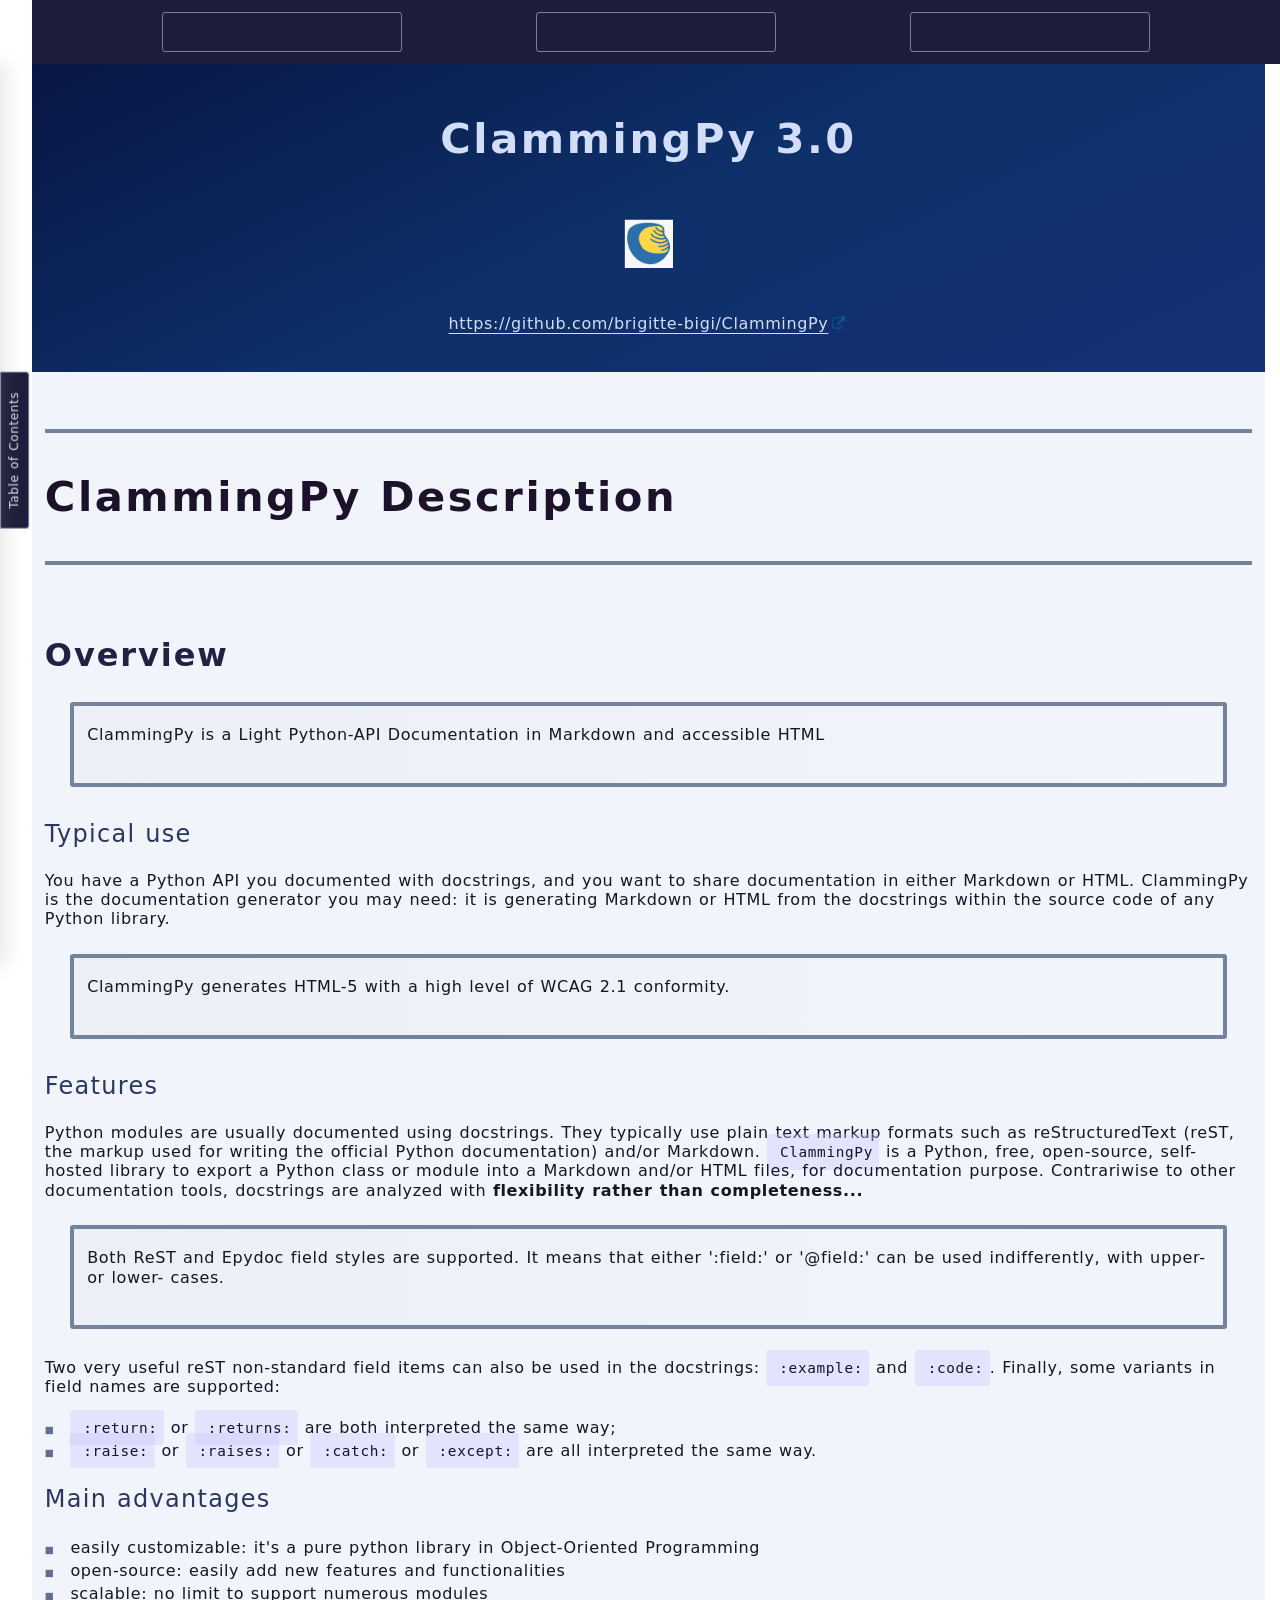
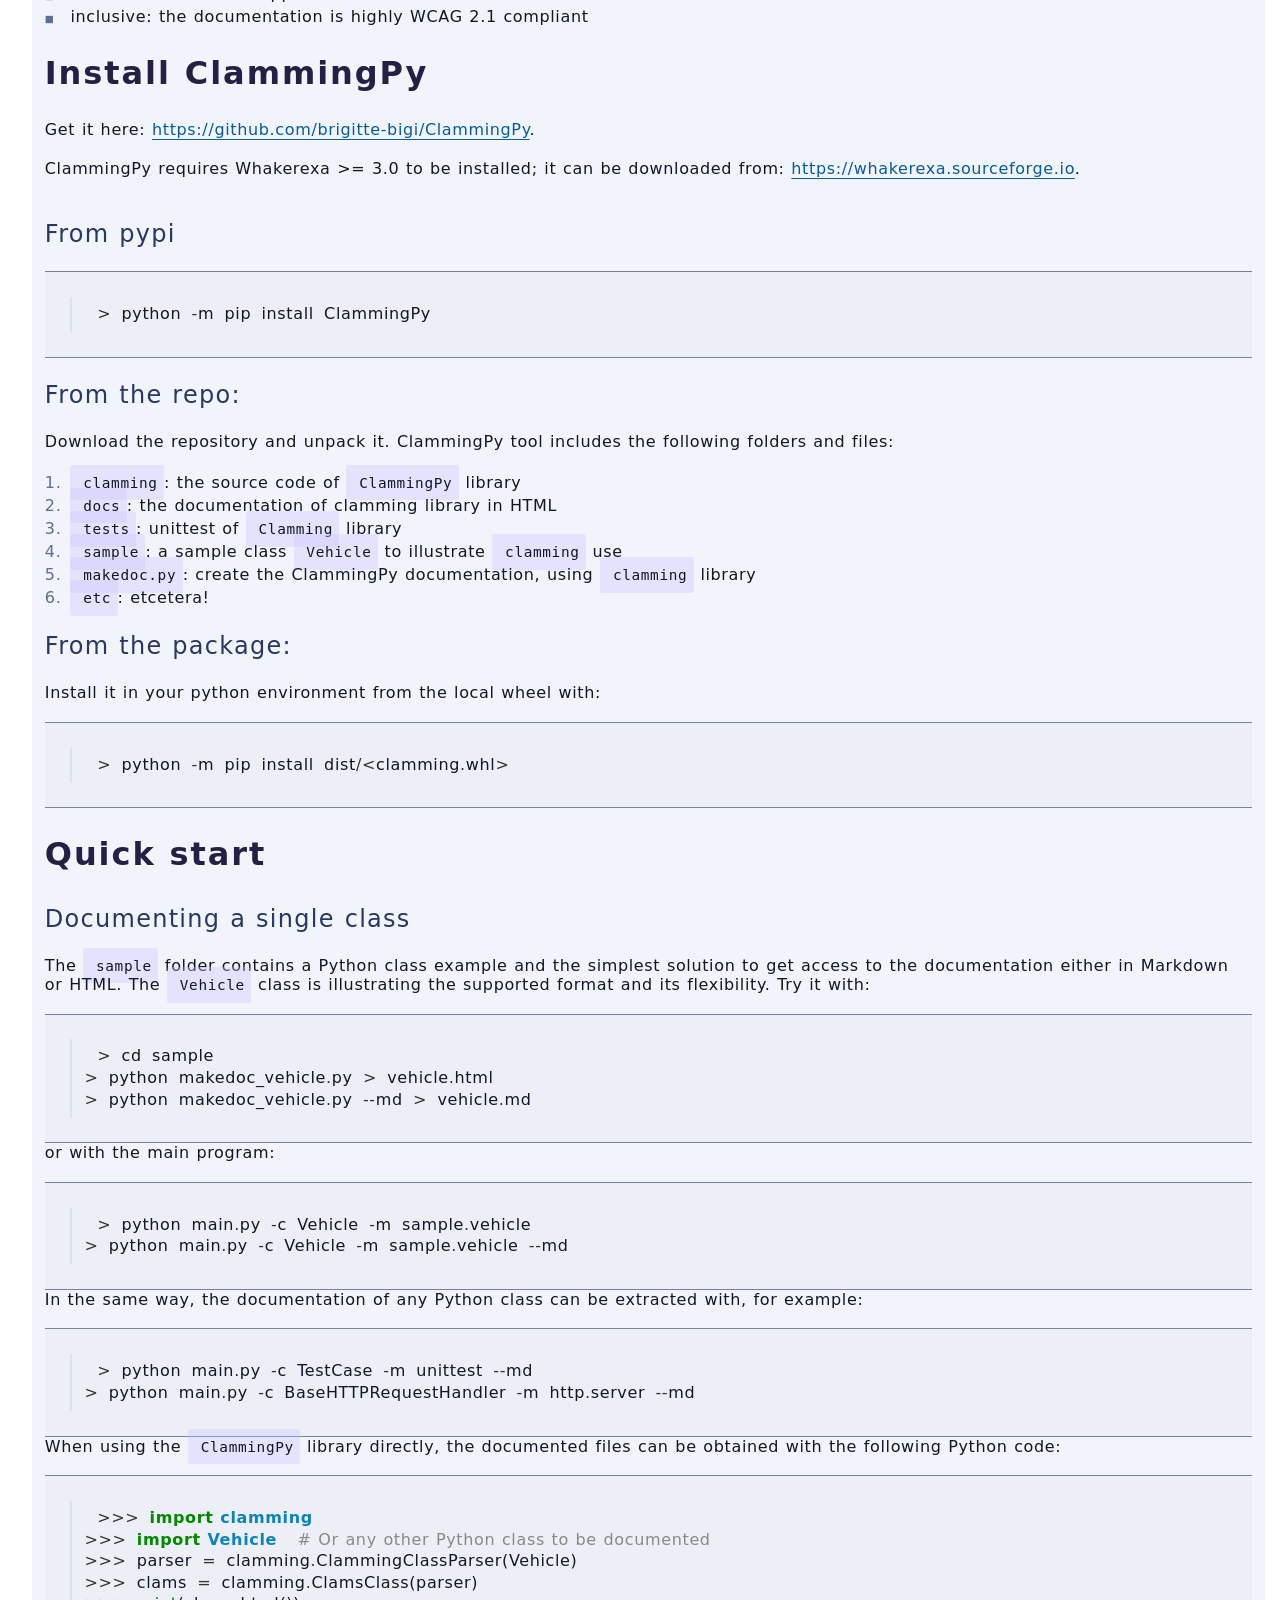
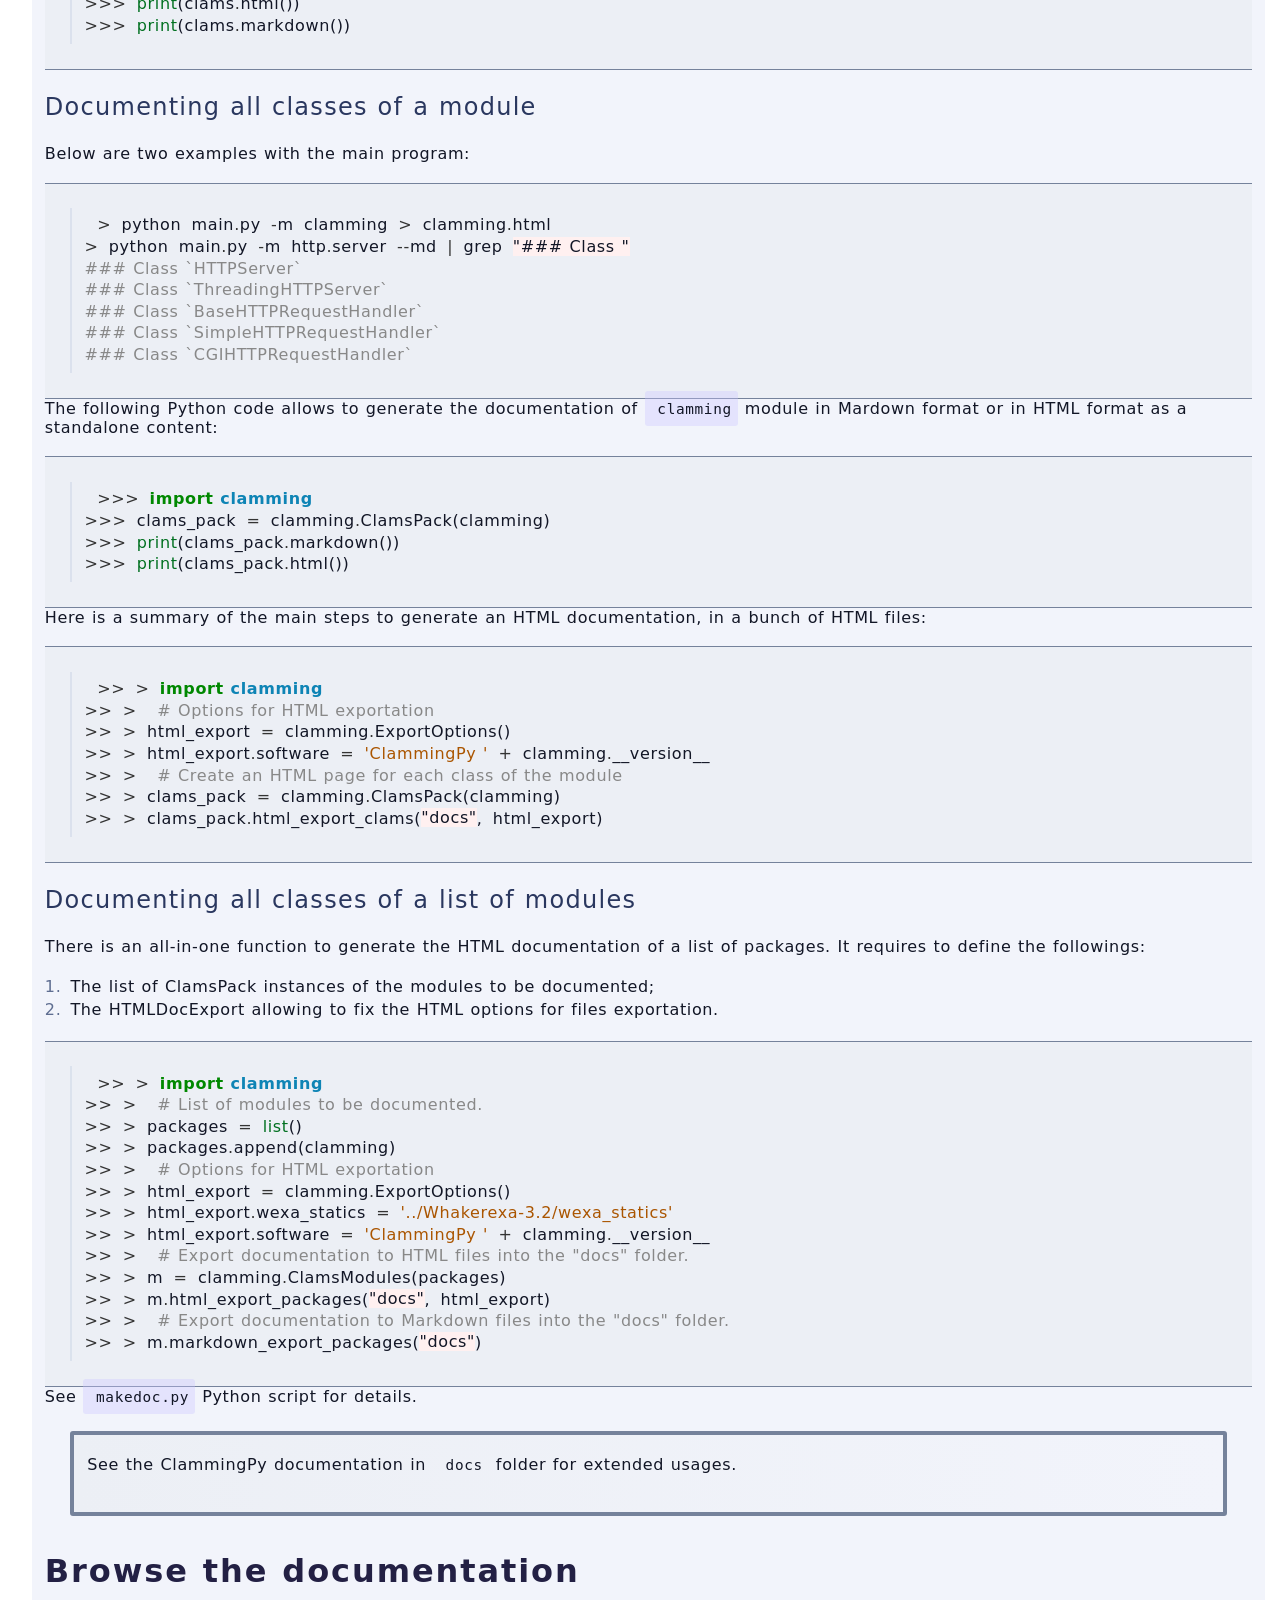
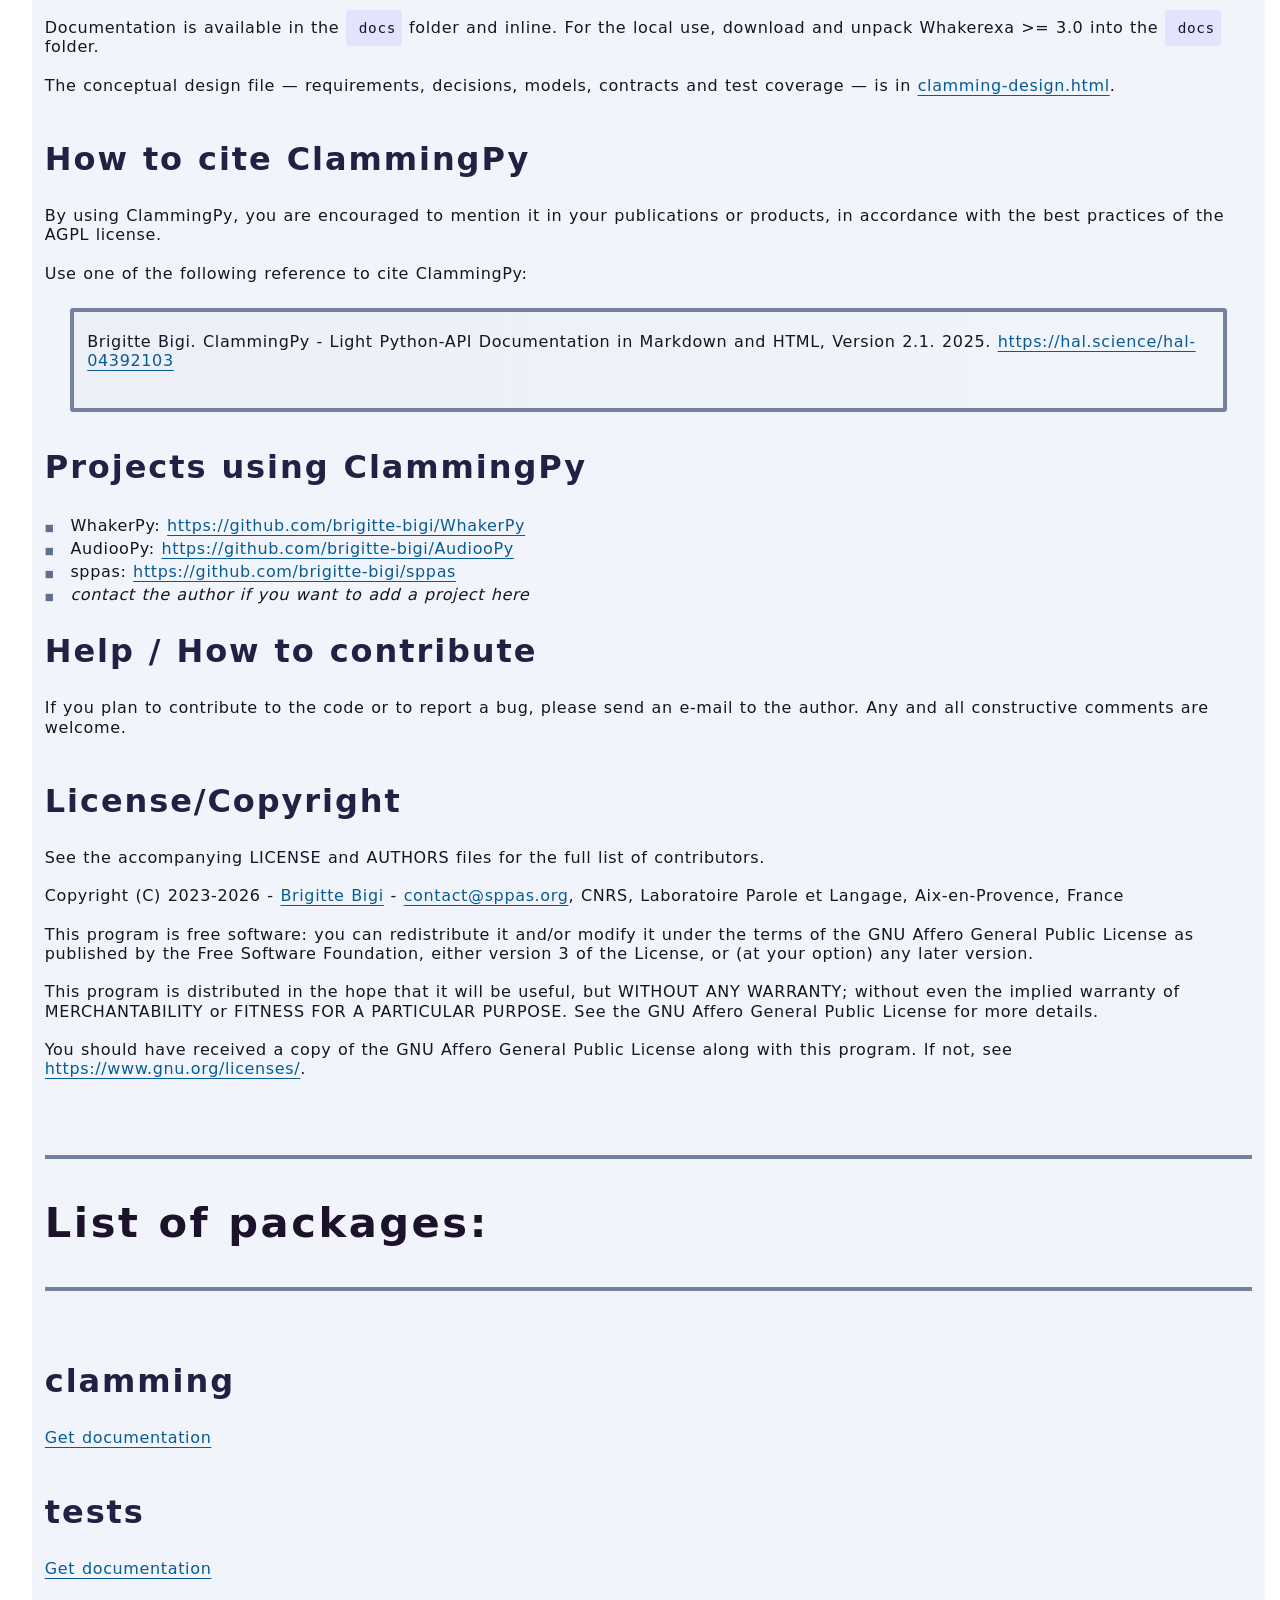
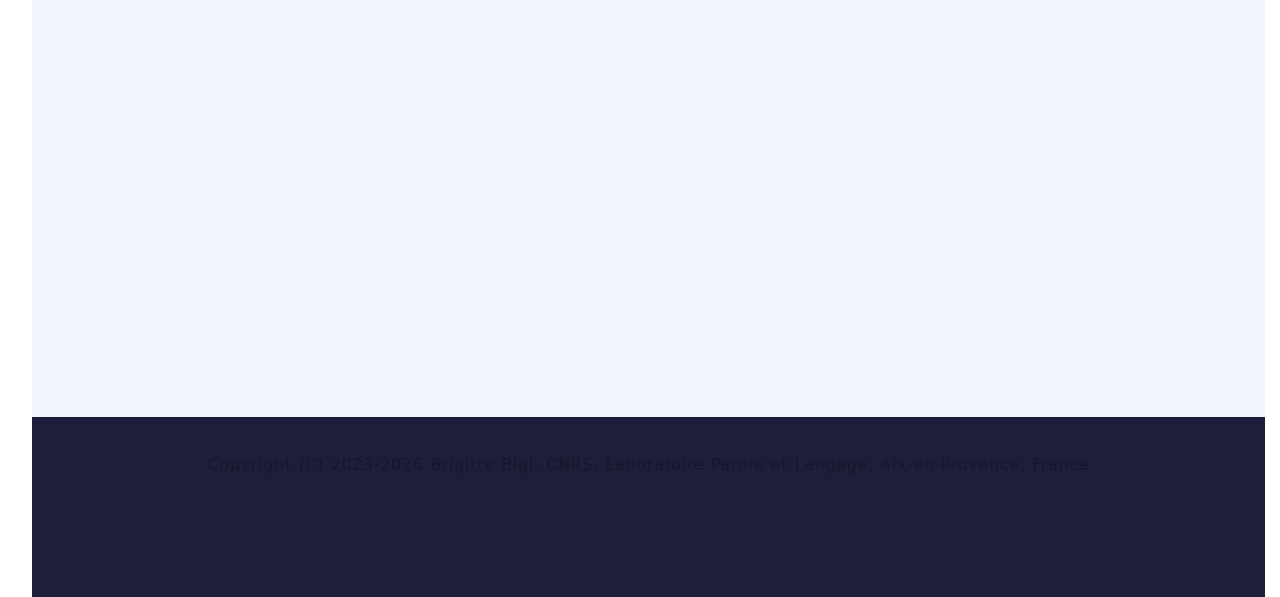
==== commit bb674119: "clamming: Added a CSS theme and a collapsible table of contents The colors of the pages were defined" ====
--- a/docs/index.html
+++ b/docs/index.html
@@ -11,6 +11,7 @@
 
             <link rel="logo icon" href="./statics/clamming32x32.ico" />
             <link rel="stylesheet" href="./Whakerexa-current/wexa_statics/css/wexa.css" type="text/css" media="screen" />
+            <link rel="stylesheet" id="wexa-theme" href="./statics/clamming_theme.css" type="text/css" />
             <link rel="stylesheet" href="./Whakerexa-current/wexa_statics/css/print.css" type="text/css" media="print" />
             <link rel="stylesheet" href="./Whakerexa-current/wexa_statics/css/layout.css" type="text/css" />
             <link rel="stylesheet" href="./Whakerexa-current/wexa_statics/css/menu.css" type="text/css" />
@@ -29,6 +30,18 @@
               s.src = './Whakerexa-current/wexa_statics/js/wexa.bundle.js';
 
               s.onload = function () {
+                const themes = new window.Wexa.ThemeManager();
+                themes.register('clamming_theme', './statics/clamming_theme.css');
+                themes.register('highcontrast', './Whakerexa-current/wexa_statics/css/themes/wexa_theme_highcontrast.css');
+                themes.setDefault('clamming_theme');
+                window.themes = themes;
+
+                window.Wexa.onload.addLoadFunction(function () {
+                  const wexaLinks = [];
+                  document.querySelectorAll('a.wexa-link[id]').forEach(function (a) { wexaLinks.push(a.id); });
+                  window.Wexa.links.handleLinksWithParameters(wexaLinks);
+                });
+
                 window.Wexa.onload.addLoadFunction(function () {
                   const book = new window.Wexa.Book("main-content");
                   book.fill_table(false);
@@ -43,6 +56,19 @@
             <script type="module">
               if (window.location.protocol !== 'file:') {
                 await import('./Whakerexa-current/wexa_statics/js/wexa.js');
+                const { ThemeManager } = await import('./Whakerexa-current/wexa_statics/js/extras/theme_manager.js');
+                const themes = new ThemeManager();
+                themes.register('clamming_theme', './statics/clamming_theme.css');
+                themes.register('highcontrast', './Whakerexa-current/wexa_statics/css/themes/wexa_theme_highcontrast.css');
+                themes.setDefault('clamming_theme');
+                window.themes = themes;
+
+                window.Wexa.onload.addLoadFunction(function () {
+                  const wexaLinks = [];
+                  document.querySelectorAll('a.wexa-link[id]').forEach(function (a) { wexaLinks.push(a.id); });
+                  window.Wexa.links.handleLinksWithParameters(wexaLinks);
+                });
+
                 const { Book } = await import('./Whakerexa-current/wexa_statics/js/extras/book.js');
                 const book = new Book("main-content");
                 book.fill_table(false);
@@ -60,28 +86,26 @@
             <nav class="nav-wexa top" aria-label="Accessibility">
                 <button id="btn-contrast" class="menuitem accessibility print-off" aria-label="Contrast" aria-pressed="false" onclick="window.Wexa.accessibility.switchContrastScheme()"></button>
                 <button id="btn-color" class="menuitem accessibility print-off" aria-label="Color" aria-pressed="false" onclick="window.Wexa.accessibility.switchColorScheme()"></button>
+                <button id="btn-css-theme" class="menuitem print-off" type="button" aria-label="Switch CSS theme" title="Switch CSS theme" onclick="window.themes && window.themes.next()"></button>
             </nav>
         
     <h1>ClammingPy 3.0</h1>
         <p><img class="small-logo" src="./statics/clamming.png" alt="Software logo"/></p>
-        <p><a class="external-link" href="https://sourceforge.net/projects/clamming/">https://sourceforge.net/projects/clamming/</a></p>
+        <p><a class="external-link" href="https://github.com/brigitte-bigi/ClammingPy">https://github.com/brigitte-bigi/ClammingPy</a></p>
     </header>
-    <nav id="nav-book" class="book-toc" aria-label="Table of contents">
-    <h1>ClammingPy 3.0</h1>
-    <img class="small-logo center" src="./statics/clamming.png" alt=""/>
-        <p><a class="external-link" href="https://sourceforge.net/projects/clamming/">https://sourceforge.net/projects/clamming/</a></p>
+    <aside id="nav-book" class="book-toc-aside" aria-label="Table of contents">
+    <h1>Table of Contents</h1>
     <ul>
-<li><a role="button" tabindex="0" aria-disabled="true"> &crarr; Prev. Module</a></li>
-<li><a role="button" tabindex="0" aria-disabled="true"> &uarr; Prev. Class</a></li>
-<li><a role="button" tabindex="0" href="index.html"> &#8962; Index</a></li>
-<li><a role="button" tabindex="0" aria-disabled="true"> &darr; Next Class</a></li>
-<li><a role="button" tabindex="0" aria-disabled="true"> &rdsh; Next Module</a></li>
+<li><a role="button" tabindex="0" id="nav-prev-module" aria-disabled="true"> &crarr; Prev. Module</a></li>
+<li><a role="button" tabindex="0" id="nav-prev-class" aria-disabled="true"> &uarr; Prev. Class</a></li>
+<li><a role="button" tabindex="0" id="nav-index" href="index.html" class="wexa-link" data-target="_self"> &#8962; Index</a></li>
+<li><a role="button" tabindex="0" id="nav-next-class" aria-disabled="true"> &darr; Next Class</a></li>
+<li><a role="button" tabindex="0" id="nav-next-module" aria-disabled="true"> &rdsh; Next Module</a></li>
     </ul>
-    <h2>Table of Contents</h2>
     <ul id="toc"></ul>
     <hr>
-    <p><small>Automatically created</small></p><p><small>by <a class="external-link" href="https://clamming.sf.net">ClammingPy</a></small></p>
-</nav>
+    <p><small>Automatically created</small></p><p><small>by <a class="external-link" href="https://github.com/brigitte-bigi/ClammingPy">ClammingPy</a></small></p>
+</aside>
     <main id="main-content">
     <section id="readme" class="chapter nonumber">
 <h1>ClammingPy Description</h1>
@@ -260,7 +284,7 @@
 For the local use, download and unpack Whakerexa &gt;= 3.0 into the <code>docs</code> folder.</p>
 
 <p>The conceptual design file — requirements, decisions, models, contracts and test coverage —
-is in <a href="docs/clamming-design.html">docs/clamming-design.html</a>.</p>
+is in <a href="clamming-design.html">clamming-design.html</a>.</p>
 
 <h2>How to cite ClammingPy</h2>
 
@@ -277,11 +301,9 @@
 <h2>Projects using ClammingPy</h2>
 
 <ul>
-<li>WhakerPy: <a href="https://whakerpy.sourceforge.io">https://whakerpy.sourceforge.io</a></li>
-<li>WhakerKit: <a href="https://whakerkit.sourceforge.io">https://whakerkit.sourceforge.io</a></li>
-<li>AudiooPy: <a href="https://audioopy.sourceforge.io">https://audioopy.sourceforge.io</a></li>
-<li>PyMancala: <a href="https://pymancala.sf.net">https://pymancala.sf.net</a></li>
-<li>sppas: <a href="https://sppas.org/api/index.html">https://sppas.org/api/index.html</a></li>
+<li>WhakerPy: <a href="https://github.com/brigitte-bigi/WhakerPy">https://github.com/brigitte-bigi/WhakerPy</a></li>
+<li>AudiooPy: <a href="https://github.com/brigitte-bigi/AudiooPy">https://github.com/brigitte-bigi/AudiooPy</a></li>
+<li>sppas: <a href="https://github.com/brigitte-bigi/sppas">https://github.com/brigitte-bigi/sppas</a></li>
 <li><em>contact the author if you want to add a project here</em></li>
 </ul>
 
@@ -294,7 +316,7 @@
 
 <p>See the accompanying LICENSE and AUTHORS files for the full list of contributors.</p>
 
-<p>Copyright (C) 2023-2026 - <a href="https://sppas.org/bigi/">Brigitte Bigi</a> - <a href="&#x6d;&#x61;i&#x6c;&#x74;&#x6f;&#58;&#x63;&#111;n&#116;&#x61;&#x63;&#x74;&#x40;&#x73;p&#112;&#x61;&#115;&#x2e;o&#x72;&#x67;">&#x63;&#111;n&#116;&#x61;&#x63;&#x74;&#x40;&#x73;p&#112;&#x61;&#115;&#x2e;o&#x72;&#x67;</a>, CNRS,
+<p>Copyright (C) 2023-2026 - <a href="https://sppas.org/bigi/">Brigitte Bigi</a> - <a href="&#109;&#97;&#105;&#108;&#x74;&#111;&#x3a;c&#x6f;&#110;&#x74;&#x61;&#x63;&#116;&#x40;&#115;&#x70;&#x70;&#x61;&#115;&#46;&#111;&#x72;&#103;">c&#x6f;&#110;&#x74;&#x61;&#x63;&#116;&#x40;&#115;&#x70;&#x70;&#x61;&#115;&#46;&#111;&#x72;&#103;</a>, CNRS,
 Laboratoire Parole et Langage, Aix-en-Provence, France</p>
 
 <p>This program is free software: you can redistribute it and/or modify
@@ -313,9 +335,9 @@
     <section id="packages" class="chapter nonumber">
 <h1>List of packages:</h1>
       <h2>clamming</h2>
-      <p><a href='clamming.html'>Get documentation</a></p>
+      <p><a id="pack-link-clamming" class="wexa-link" data-target="_self" href="clamming.html">Get documentation</a></p>
       <h2>tests</h2>
-      <p><a href='tests.html'>Get documentation</a></p>
+      <p><a id="pack-link-tests" class="wexa-link" data-target="_self" href="tests.html">Get documentation</a></p>
     </section>
     </main>
     
--- a/docs/statics/clamming_theme.css
+++ b/docs/statics/clamming_theme.css
@@ -0,0 +1,82 @@
+/*
+:filename: statics/clamming_theme.css
+:author: Brigitte Bigi
+:contact: contact@sppas.org
+:summary: Theme of the ClammingPy documentations.
+
+.. _This file is part of ClammingPy: https://github.com/brigitte-bigi/ClammingPy
+..
+    -------------------------------------------------------------------------
+
+    Copyright (C) 2023-2026 Brigitte Bigi
+    Laboratoire Parole et Langage, Aix-en-Provence, France
+
+    Use of this software is governed by the GNU Public License, version 3.
+
+    ClammingPy is free software: you can redistribute it and/or modify
+    it under the terms of the GNU General Public License as published by
+    the Free Software Foundation, either version 3 of the License, or
+    (at your option) any later version.
+
+    ClammingPy is distributed in the hope that it will be useful,
+    but WITHOUT ANY WARRANTY; without even the implied warranty of
+    MERCHANTABILITY or FITNESS FOR A PARTICULAR PURPOSE.  See the
+    GNU General Public License for more details.
+
+    You should have received a copy of the GNU General Public License
+    along with ClammingPy. If not, see <http://www.gnu.org/licenses/>.
+
+    This banner notice must not be removed.
+
+    -------------------------------------------------------------------------
+
+    This file is the theme the pages open with: it is the one loaded by
+    <link id="wexa-theme">, and 'ThemeManager' replaces it as a whole when the
+    reader asks for the high-contrast theme. It defines colors only. The sizes,
+    the layout and the classes of the documentation pages are in 'clamming.css',
+    which is linked apart.
+
+*/
+
+/* =======================================================================
+                           VARIABLE RE-DEFINITIONS
+  ======================================================================== */
+
+:root:not(.dark) {
+    --nav-bg-color: rgb(30, 30, 60);
+    --nav-fg-color: rgb(230, 230, 230);
+    --footer-bg-color: rgb(30, 30, 60);
+}
+
+/* =======================================================================
+                              DECORATION RULES
+
+  They are in the 'theme' layer, as the built-in themes of Whakerexa do, so
+  that the contrast mode of the accessibility layer keeps the last word.
+
+  ======================================================================== */
+
+@layer theme {
+
+    /* functions */
+    h4 {
+        color: rgb(0, 102, 187);  /* Name.function in code.css */
+    }
+
+    h5 {
+        color: var(--h5-color);
+    }
+
+    /* 'layout.css' makes the background of all the children of a card transparent,
+       so the colors of the button of the footer are restored here. */
+
+    .card .card-footer a[role=button] {
+        background-color: var(--buttons-bg-color);
+        color: var(--buttons-fg-color);
+    }
+
+    .card .card-footer a[role=button]:hover {
+        background-color: var(--buttons-bg-color-hover);
+    }
+
+}
--- a/docs/Whakerexa-current/wexa_statics/css/extras/book.css
+++ b/docs/Whakerexa-current/wexa_statics/css/extras/book.css
@@ -142,7 +142,20 @@
 /* ---------------------- BOOK NAVIGATION: Table of Content -------------- */
 /* ----------------------------------------------------------------------- */
 
-/* The nav element is used to create the book ToC. */
+/* One table of contents, two containers: 'nav.book-toc' is always shown at the
+   left of the document, 'aside.book-toc-aside' is folded behind a button that
+   book.js injects. Only two things separate them -- where each is placed, and
+   how far each level is indented, a narrow panel having less width to give.
+   Everything else is written once, for both.
+
+   Usage of the folded one:
+     <aside class="book-toc-aside" id="book-toc-aside">
+        <h1>Table of contents</h1>
+        <ul id="toc"></ul>
+     </aside>
+*/
+
+/* ------------------------- Placement: fixed panel ---------------------- */
 
 nav.book-toc {
     z-index: 9;
@@ -162,221 +175,7 @@
     top: var(--nav-min-height);
 }
 
-/* Reset any previous nav margin/padding */
-nav.book-toc * {
-    margin: auto;
-    padding: 0;
-    font-size: calc(0.8*var(--font-size));
-}
-nav.book-toc > ul, nav.book-toc > hr, nav.book-toc > h1, nav.book-toc > h2 {
-    margin-top: 1rem;
-    margin-bottom: 2rem;
-}
-
-nav.book-toc h1 {
-    font-size: calc(1.5*var(--font-size));
-    font-weight: var(--font-weight-black);
-}
-
-nav.book-toc h2 {
-    font-size: calc(1.5*var(--font-size));
-    font-weight: var(--font-weight-bold);
-}
-
-nav.book-toc a[role=button], nav.book-toc button {
-    width: calc(0.75*var(--toc-width));
-    height: calc(3*var(--font-size));
-    border-radius: calc(3*(var(--border-width)));
-    display: flex;
-    justify-content: center;
-    flex-direction: column;
-    margin-bottom: 0.5rem;
-}
-
-/* Table of content automatically generated from <h*> of the document. */
-/* The element tags in the HTML document became automatically a class name
-   into the toc thanks to a script. */
-
-nav.book-toc ul {
-    display: initial;
-}
-
-nav.book-toc a:not([role=button],[role=menuitem]) {
-    display: initial;
-}
-
-nav.book-toc li.h1,
-nav.book-toc li.h2,
-nav.book-toc li.h3,
-nav.book-toc li.h4,
-nav.book-toc li.h5,
-nav.book-toc li.h6 {
-    display: block;
-    margin-bottom: 0.5rem;
-    text-align: left;
-}
-
-nav.book-toc li.h1 {
-    margin-top: 1.5rem;
-    margin-bottom: 1rem;
-    padding-left: 0;
-}
-nav.book-toc li.h2 {
-    margin-top: 1rem;
-    padding-left: 0.5rem;
-}
-nav.book-toc li.h3 {
-    padding-left: 1.5rem;
-}
-
-/* An entry is read in two columns: what numbers it, and what it says. */
-nav.book-toc li.h1,
-nav.book-toc li.h2,
-nav.book-toc li.h3,
-nav.book-toc li.h4,
-nav.book-toc li.h5,
-nav.book-toc li.h6 {
-    display: grid;
-    grid-template-columns: var(--toc-number-width) 1fr;
-    column-gap: var(--typography-spacing-horizontal);
-    margin-bottom: 0.2rem;
-}
-
-/* The rule that opens this panel gives every child "margin: auto", which
-   centres each title in its column: an entry no longer lines up with the one
-   above it. Inside an entry, both columns start where they should. */
-nav.book-toc li > a {
-    margin: 0;
-    justify-self: start;
-}
-
-/* The width of the number is fixed for each level: a column as wide as its
-   content is a column of a different width at every line, and no two titles
-   ever start at the same place. */
-nav.book-toc li {
-    --toc-number-width: 1.5rem;
-}
-nav.book-toc li.h1 { --toc-number-width: 2rem; }
-nav.book-toc li.h2 { --toc-number-width: 2.2rem; }
-nav.book-toc li.h3 { --toc-number-width: 2.8rem; }
-
-nav.book-toc li::before {
-    margin: 0;
-    padding-right: 0;
-    justify-self: end;
-    text-align: right;
-    white-space: nowrap;
-}
-nav.book-toc li.h1::before { font-size: calc(1.2 * var(--font-size)); }
-nav.book-toc li.h2::before { font-size: var(--font-size); }
-nav.book-toc li.h3::before { font-size: calc(0.9 * var(--font-size)); }
-nav.book-toc li.h4 {
-    padding-left: 2rem;
-}
-nav.book-toc li.h5 {
-    padding-left: 3rem;
-}
-nav.book-toc li.h6 {
-    padding-left: 4rem;
-}
-
-/* The entries of the table of contents bear the same numbers as the titles
-   they lead to. They are counted here and nowhere else: a script counting
-   them a second time would be a second truth. An entry coming from a chapter
-   that bears "nonumber" carries it too, and is numbered by nobody. */
-nav.book-toc ul {
-    counter-reset: toc-chapter;
-}
-nav.book-toc li.h1 {
-    counter-increment: toc-chapter;
-    counter-reset: toc-ssection;
-}
-nav.book-toc li.h2 {
-    counter-increment: toc-ssection;
-    counter-reset: toc-subssection;
-}
-nav.book-toc li.h3 {
-    counter-increment: toc-subssection;
-}
-nav.book-toc li.nonumber {
-    counter-increment: none;
-}
-
-nav.book-toc li.h1::before {
-    content: counter(toc-chapter) ".";
-    padding-right: calc(0.4*var(--typography-spacing-horizontal));
-}
-nav.book-toc li.h2::before {
-    content: counter(toc-chapter) "." counter(toc-ssection);
-    padding-right: calc(0.4*var(--typography-spacing-horizontal));
-}
-nav.book-toc li.h3::before {
-    content: counter(toc-chapter) "." counter(toc-ssection) "." counter(toc-subssection);
-    padding-right: calc(0.4*var(--typography-spacing-horizontal));
-}
-nav.book-toc li.h1.nonumber::before,
-nav.book-toc li.h2.nonumber::before,
-nav.book-toc li.h3.nonumber::before {
-    content: "";
-    padding-right: 0;
-}
-nav.book-toc li.h4::before {
-    content: "-";
-    padding-right: calc(0.4*var(--typography-spacing-horizontal));
-}
-nav.book-toc li.h5::before {
-    content: "□";
-    padding-right: calc(0.4*var(--typography-spacing-horizontal));
-}
-
-nav.book-toc li.h1 a {
-    text-decoration: none;
-    font-variant-caps: small-caps;
-    font-weight: var(--font-weight-bold);
-    font-size: calc(1.2*var(--font-size));
-}
-nav.book-toc li.h2 a {
-    text-decoration: none;
-    font-weight: var(--font-weight-semibold);
-    text-overflow: ellipsis;
-    font-size: var(--font-size);
-}
-nav.book-toc li.h3 a {
-    text-decoration: none;
-    font-weight: var(--font-weight-normal);
-    text-overflow: ellipsis;
-    font-size: calc(0.9*var(--font-size));
-}
-nav.book-toc li.h4 a {
-    text-decoration: none;
-    font-weight: var(--font-weight-semithin);
-    white-space: nowrap;
-    text-overflow: ellipsis;
-}
-nav.book-toc li.h5 a {
-    text-decoration: none;
-    font-weight: var(--font-weight-thin);
-    white-space: nowrap;
-    text-overflow: ellipsis;
-    font-size: calc(0.75*var(--font-size));
-}
-nav.book-toc li.h6 a {
-    text-decoration: none;
-    font-weight: var(--font-weight-thin);
-    white-space: nowrap;
-    text-overflow: ellipsis;
-    font-size: calc(0.7*var(--font-size));
-}
-
-/* ----------------------------------------------------------------------- */
-/* -------------- BOOK NAVIGATION: Toggleable aside ToC ------------------ */
-/* ----------------------------------------------------------------------- */
-
-/* Usage: <aside class="book-toc-aside" id="book-toc-aside">
-             <h1>Table des matières</h1>
-             <ul id="toc"></ul>
-          </aside>
-   book.js detects the class and injects button.book-toc-toggle before the aside. */
+/* ------------------------ Placement: folded panel ---------------------- */
 
 aside.book-toc-aside {
     width: var(--toc-width);
@@ -405,12 +204,13 @@
         top: var(--nav-min-height);
     }
 
-    /* Toggle button injected by book.js */
+    /* Toggle button injected by book.js. Its z-index stands above the panel it
+       commands: the two shared one, and the DOM order settled it for the aside. */
     button.book-toc-toggle {
         position: fixed;
         top: 50vh;
         left: 0;
-        z-index: 10;
+        z-index: 11;
         writing-mode: vertical-rl;
         transform: translateY(-50%) rotate(180deg);
         padding: var(--typography-spacing-vertical) calc(0.5 * var(--typography-spacing-horizontal));
@@ -424,53 +224,80 @@
     body:has(aside.book-toc-aside.open) button.book-toc-toggle {
         left: 0;
     }
-
-    /* The button and the open table of contents shared a z-index, and the DOM
-       order settled it in favor of the aside. */
-    button.book-toc-toggle {
-        z-index: 11;
-    }
-}
-
-/* Inner content — mirrors nav.book-toc styles */
-aside.book-toc-aside * {
+}
+
+/* ------------------------------- The reset ----------------------------- */
+
+/* Whatever the panel inherited is dropped. The margin is the one declaration
+   the two containers cannot share: the fixed panel centres what it holds --
+   a title, a logo -- while the folded one lines its entries up on the edge. */
+
+nav.book-toc * {
     margin: auto;
     padding: 0;
     font-size: calc(0.8 * var(--font-size));
+}
+
+aside.book-toc-aside *:not([role=button]) {
+    margin: 0;
+    padding: 0;
+    font-size: calc(0.8 * var(--font-size));
     background-color: transparent;
 }
 
-aside.book-toc-aside > ul,
-aside.book-toc-aside > hr,
-aside.book-toc-aside > h1,
-aside.book-toc-aside > h2 {
+/* --------------------------- Common: the panel ------------------------- */
+
+:is(nav.book-toc, aside.book-toc-aside) > ul,
+:is(nav.book-toc, aside.book-toc-aside) > hr,
+:is(nav.book-toc, aside.book-toc-aside) > h1,
+:is(nav.book-toc, aside.book-toc-aside) > h2 {
     margin-top: 1rem;
     margin-bottom: 2rem;
 }
 
-aside.book-toc-aside h1 {
+:is(nav.book-toc, aside.book-toc-aside) h1 {
     font-size: calc(1.5 * var(--font-size));
     font-weight: var(--font-weight-black);
 }
 
-aside.book-toc-aside h2 {
+:is(nav.book-toc, aside.book-toc-aside) h2 {
     font-size: calc(1.5 * var(--font-size));
     font-weight: var(--font-weight-bold);
 }
 
-aside.book-toc-aside ul { display: initial; }
-
-aside.book-toc-aside a:not([role=button],[role=menuitem]) { display: initial; }
-
-/* An entry is read in two columns: what numbers it, and what it says. A
-   number in the flow of the text pushes the title around and breaks in two
-   when the panel is narrow. */
-aside.book-toc-aside li.h1,
-aside.book-toc-aside li.h2,
-aside.book-toc-aside li.h3,
-aside.book-toc-aside li.h4,
-aside.book-toc-aside li.h5,
-aside.book-toc-aside li.h6 {
+:is(nav.book-toc, aside.book-toc-aside) a[role=button],
+:is(nav.book-toc, aside.book-toc-aside) button {
+    width: calc(0.75 * var(--toc-width));
+    height: calc(3 * var(--font-size));
+    border-radius: calc(3 * (var(--border-width)));
+    display: flex;
+    justify-content: center;
+    flex-direction: column;
+    margin-bottom: 0.5rem;
+}
+
+/* --------------------------- Common: the entries ----------------------- */
+
+/* The table is generated from the <h*> of the document: the tag of a heading
+   becomes the class of its entry, thanks to book.js. */
+
+:is(nav.book-toc, aside.book-toc-aside) ul {
+    display: initial;
+}
+
+:is(nav.book-toc, aside.book-toc-aside) a:not([role=button],[role=menuitem]) {
+    display: initial;
+}
+
+/* An entry is read in two columns: what numbers it, and what it says. A number
+   in the flow of the text pushes the title around and breaks it in two when
+   the panel is narrow. */
+:is(nav.book-toc, aside.book-toc-aside) li.h1,
+:is(nav.book-toc, aside.book-toc-aside) li.h2,
+:is(nav.book-toc, aside.book-toc-aside) li.h3,
+:is(nav.book-toc, aside.book-toc-aside) li.h4,
+:is(nav.book-toc, aside.book-toc-aside) li.h5,
+:is(nav.book-toc, aside.book-toc-aside) li.h6 {
     display: grid;
     grid-template-columns: var(--toc-number-width) 1fr;
     column-gap: var(--typography-spacing-horizontal);
@@ -478,13 +305,10 @@
     text-align: left;
 }
 
-/* The number of an entry is written in the size of the title it numbers:
-   the rule above sets every child of the panel to one size, and each level
-   gives its own back to the link only. */
-/* The rule that opens this panel gives every child "margin: auto", which
-   centres each title in its column: an entry no longer lines up with the one
-   above it. Inside an entry, both columns start where they should. */
-aside.book-toc-aside li > a {
+/* The reset above gives the fixed panel "margin: auto", which would centre
+   each title in its column. Inside an entry, both columns start where they
+   should. */
+:is(nav.book-toc, aside.book-toc-aside) li > a {
     margin: 0;
     justify-self: start;
 }
@@ -492,100 +316,151 @@
 /* The width of the number is fixed for each level: a column as wide as its
    content is a column of a different width at every line, and no two titles
    ever start at the same place. */
-aside.book-toc-aside li {
+:is(nav.book-toc, aside.book-toc-aside) li {
     --toc-number-width: 1.5rem;
 }
-aside.book-toc-aside li.h1 { --toc-number-width: 2rem; }
-aside.book-toc-aside li.h2 { --toc-number-width: 2.2rem; }
-aside.book-toc-aside li.h3 { --toc-number-width: 2.8rem; }
-
-aside.book-toc-aside li::before {
+:is(nav.book-toc, aside.book-toc-aside) li.h1 { --toc-number-width: 2rem; }
+:is(nav.book-toc, aside.book-toc-aside) li.h2 { --toc-number-width: 2.2rem; }
+:is(nav.book-toc, aside.book-toc-aside) li.h3 { --toc-number-width: 2.8rem; }
+
+/* An entry of the table is numbered by the rules below, and an entry that
+   numbers nothing -- a browsing button -- shows nothing: the bullet of
+   wexa.css is written for a list of text, and its exclusion knows 'nav'
+   alone. */
+:is(nav.book-toc, aside.book-toc-aside) li::before {
+    content: none;
     margin: 0;
     padding-right: 0;
     justify-self: end;
     text-align: right;
     white-space: nowrap;
 }
-aside.book-toc-aside li.h1::before { font-size: calc(1.2 * var(--font-size)); }
-aside.book-toc-aside li.h2::before { font-size: var(--font-size); }
-aside.book-toc-aside li.h3::before { font-size: calc(0.9 * var(--font-size)); }
-
-/* One space between two entries, and a wider one before a chapter: a list
-   whose gaps change at every level is a list nobody follows. */
-aside.book-toc-aside li.h1 { margin-top: 1rem; padding-left: 0; }
-aside.book-toc-aside li.h2 { padding-left: 0.5rem; }
-aside.book-toc-aside li.h3 { padding-left: 1rem; }
-aside.book-toc-aside li.h4 { padding-left: 1.5rem; }
-aside.book-toc-aside li.h5 { padding-left: 2rem; }
-aside.book-toc-aside li.h6 { padding-left: 2.5rem; }
-
-/* The entries bear the same numbers as the titles they lead to, counted
-   here and nowhere else. Mirrors nav.book-toc. */
-aside.book-toc-aside ul { counter-reset: toc-chapter; }
-aside.book-toc-aside li.h1 { counter-increment: toc-chapter; counter-reset: toc-ssection; }
-aside.book-toc-aside li.h2 { counter-increment: toc-ssection; counter-reset: toc-subssection; }
-aside.book-toc-aside li.h3 { counter-increment: toc-subssection; }
-aside.book-toc-aside li.nonumber { counter-increment: none; }
-
-aside.book-toc-aside li.h1::before {
+
+/* The number of an entry is written in the size of the title it numbers: the
+   reset sets every child of the panel to one size, and each level gives its
+   own back to the link and to its number. */
+:is(nav.book-toc, aside.book-toc-aside) li.h1::before { font-size: calc(1.2 * var(--font-size)); }
+:is(nav.book-toc, aside.book-toc-aside) li.h2::before { font-size: var(--font-size); }
+:is(nav.book-toc, aside.book-toc-aside) li.h3::before { font-size: calc(0.9 * var(--font-size)); }
+
+/* -------------------------- Common: the numbering ---------------------- */
+
+/* The entries of the table of contents bear the same numbers as the titles
+   they lead to. They are counted here and nowhere else: a script counting
+   them a second time would be a second truth. An entry coming from a chapter
+   that bears "nonumber" carries it too, and is numbered by nobody. */
+
+:is(nav.book-toc, aside.book-toc-aside) ul {
+    counter-reset: toc-chapter;
+}
+:is(nav.book-toc, aside.book-toc-aside) li.h1 {
+    counter-increment: toc-chapter;
+    counter-reset: toc-ssection;
+}
+:is(nav.book-toc, aside.book-toc-aside) li.h2 {
+    counter-increment: toc-ssection;
+    counter-reset: toc-subssection;
+}
+:is(nav.book-toc, aside.book-toc-aside) li.h3 {
+    counter-increment: toc-subssection;
+}
+
+/* An entry that is numbered by nobody keeps no column for a number: the width
+   of that column changes with the level, so keeping it would step every entry
+   a different distance from the edge. */
+:is(nav.book-toc, aside.book-toc-aside) li.nonumber {
+    counter-increment: none;
+    --toc-number-width: 0;
+    column-gap: 0;
+}
+
+:is(nav.book-toc, aside.book-toc-aside) li.h1::before {
     content: counter(toc-chapter) ".";
     padding-right: calc(0.4 * var(--typography-spacing-horizontal));
 }
-aside.book-toc-aside li.h2::before {
+:is(nav.book-toc, aside.book-toc-aside) li.h2::before {
     content: counter(toc-chapter) "." counter(toc-ssection);
     padding-right: calc(0.4 * var(--typography-spacing-horizontal));
 }
-aside.book-toc-aside li.h3::before {
+:is(nav.book-toc, aside.book-toc-aside) li.h3::before {
     content: counter(toc-chapter) "." counter(toc-ssection) "." counter(toc-subssection);
     padding-right: calc(0.4 * var(--typography-spacing-horizontal));
 }
-aside.book-toc-aside li.h1.nonumber::before,
-aside.book-toc-aside li.h2.nonumber::before,
-aside.book-toc-aside li.h3.nonumber::before {
+:is(nav.book-toc, aside.book-toc-aside) li.h1.nonumber::before,
+:is(nav.book-toc, aside.book-toc-aside) li.h2.nonumber::before,
+:is(nav.book-toc, aside.book-toc-aside) li.h3.nonumber::before {
     content: "";
     padding-right: 0;
 }
-aside.book-toc-aside li.h4::before { content: "-"; padding-right: calc(0.4 * var(--typography-spacing-horizontal)); }
-aside.book-toc-aside li.h5::before { content: "□"; padding-right: calc(0.4 * var(--typography-spacing-horizontal)); }
-
-aside.book-toc-aside li.h1 a {
+:is(nav.book-toc, aside.book-toc-aside) li.h4::before {
+    content: "-";
+    padding-right: calc(0.4 * var(--typography-spacing-horizontal));
+}
+:is(nav.book-toc, aside.book-toc-aside) li.h5::before {
+    content: "□";
+    padding-right: calc(0.4 * var(--typography-spacing-horizontal));
+}
+
+/* ------------------------- Common: the links ---------------------------- */
+
+:is(nav.book-toc, aside.book-toc-aside) li.h1 a {
     text-decoration: none;
     font-variant-caps: small-caps;
     font-weight: var(--font-weight-bold);
     font-size: calc(1.2 * var(--font-size));
 }
-aside.book-toc-aside li.h2 a {
+:is(nav.book-toc, aside.book-toc-aside) li.h2 a {
     text-decoration: none;
     font-weight: var(--font-weight-semibold);
     text-overflow: ellipsis;
     font-size: var(--font-size);
 }
-aside.book-toc-aside li.h3 a {
+:is(nav.book-toc, aside.book-toc-aside) li.h3 a {
     text-decoration: none;
     font-weight: var(--font-weight-normal);
     text-overflow: ellipsis;
     font-size: calc(0.9 * var(--font-size));
 }
-aside.book-toc-aside li.h4 a {
+:is(nav.book-toc, aside.book-toc-aside) li.h4 a {
     text-decoration: none;
     font-weight: var(--font-weight-semithin);
     white-space: nowrap;
     text-overflow: ellipsis;
 }
-aside.book-toc-aside li.h5 a {
+:is(nav.book-toc, aside.book-toc-aside) li.h5 a {
     text-decoration: none;
     font-weight: var(--font-weight-thin);
     white-space: nowrap;
     text-overflow: ellipsis;
     font-size: calc(0.75 * var(--font-size));
 }
-aside.book-toc-aside li.h6 a {
+:is(nav.book-toc, aside.book-toc-aside) li.h6 a {
     text-decoration: none;
     font-weight: var(--font-weight-thin);
     white-space: nowrap;
     text-overflow: ellipsis;
     font-size: calc(0.7 * var(--font-size));
 }
+
+/* --------------------------- Common: the indentation -------------------- */
+
+/* One space between two entries, and a wider one before a chapter: a list
+   whose gaps change at every level is a list nobody follows. Both panels are
+   'var(--toc-width)' wide, so both indent the same way. */
+
+:is(nav.book-toc, aside.book-toc-aside) li.h1 {
+    margin-top: 1.5rem;
+    margin-bottom: 1rem;
+    padding-left: 0;
+}
+:is(nav.book-toc, aside.book-toc-aside) li.h2 {
+    margin-top: 1rem;
+    padding-left: 0.5rem;
+}
+:is(nav.book-toc, aside.book-toc-aside) li.h3 { padding-left: 1.5rem; }
+:is(nav.book-toc, aside.book-toc-aside) li.h4 { padding-left: 2rem; }
+:is(nav.book-toc, aside.book-toc-aside) li.h5 { padding-left: 3rem; }
+:is(nav.book-toc, aside.book-toc-aside) li.h6 { padding-left: 4rem; }
 
 /* ----------------------------------------------------------------------- */
 /* ----------------------------- Abstract -------------------------------- */
@@ -686,10 +561,8 @@
     /* Table of content: text color. The universal selector does not reach a
        pseudo-element, and the number of an entry is one: it is given the
        colour of the entry it numbers, and not the one of a link. */
-    nav.book-toc *:not([role=button]),
-    nav.book-toc li::before,
-    aside.book-toc-aside *:not([role=button]),
-    aside.book-toc-aside li::before {
+    :is(nav.book-toc, aside.book-toc-aside) *:not([role=button]),
+    :is(nav.book-toc, aside.book-toc-aside) li::before {
         color: var(--nav-fg-color);
     }
 
--- a/docs/statics/clamming.css
+++ b/docs/statics/clamming.css
@@ -4,7 +4,7 @@
 :contact: contact@sppas.org
 :summary: Style to be used for ClammingPy documentations.
 
-.. _This file is part of ClammingPy: https://clamming.sf.net
+.. _This file is part of ClammingPy: https://github.com/brigitte-bigi/ClammingPy
 ..
     -------------------------------------------------------------------------
 
@@ -38,34 +38,26 @@
 
 :root {
     --toc-width: 18rem;
+    --toc-aside-width: 2rem;
     --header-height: 33vh;
     --header-slidein: animDisabled;
-}
-
-:root:not(.dark) {
-    --nav-bg-color: rgb(30, 30, 60);
-    --nav-fg-color: rgb(230, 230, 230);
-    --footer-bg-color: rgb(30, 30, 60);
 }
 
 /* too small titles ... make them bigger */
 h4 {
     font-size: calc(1.3 * var(--font-size));
     letter-spacing: calc(1.4*var(--letter-spacing));
-    color: var(--h4-color);
     font-weight: var(--font-weight-semibold);
 }
 
 h5 {
     font-size: calc(1.1 * var(--font-size));
     letter-spacing: calc(1.2*var(--letter-spacing));
-    color: var(--h5-color);
 }
 
 /* functions */
 h4 {
     margin-top: calc(2 * var(--typography-spacing-vertical));
-    color: #0066BB;  /* Name.function in code.css */
 }
 
 /* =======================================================================
@@ -89,21 +81,40 @@
     text-align: center;
 }
 
-/* 'layout.css' makes the background of all the children of a card transparent,
-   so the colors of the button of the footer are restored here. */
-
-.card .card-footer a[role=button] {
-    background-color: var(--buttons-bg-color);
-    color: var(--buttons-fg-color);
-}
-
-.card .card-footer a[role=button]:hover {
-    background-color: var(--buttons-bg-color-hover);
-}
-
 /* =======================================================================
                               BOOK NAVIGATION
   ======================================================================== */
 
 /* The layout of 'nav.book-toc', of its titles and of its browsing buttons is
    given by 'extras/book.css', and the printed layout by 'print.css'. */
+
+/* The top nav stands over the content, so it starts where the content starts:
+   the table of contents is no longer under it, and needs nothing pushing it
+   down. 'book.css' pushes it by '--nav-min-height' and pulls it back up by a
+   vertical spacing, which is the gap between the two navigations. */
+
+nav.nav-wexa.top {
+    left: var(--toc-width);
+}
+
+body:has(nav.nav-wexa.top) nav.book-toc {
+    top: 0;
+    margin-top: 0;
+}
+
+/* A table of contents that is set aside leaves the content the width of the
+   band its button stands in, and the top nav starts where the content does. */
+
+body:has(aside.book-toc-aside) nav.nav-wexa.top {
+    left: var(--toc-aside-width);
+}
+
+/* Under the breakpoint of 'book.css', the content takes the whole width back,
+   and so does the top nav. */
+
+@media (max-width: 1023.98px) {
+    nav.nav-wexa.top,
+    body:has(aside.book-toc-aside) nav.nav-wexa.top {
+        left: 0;
+    }
+}
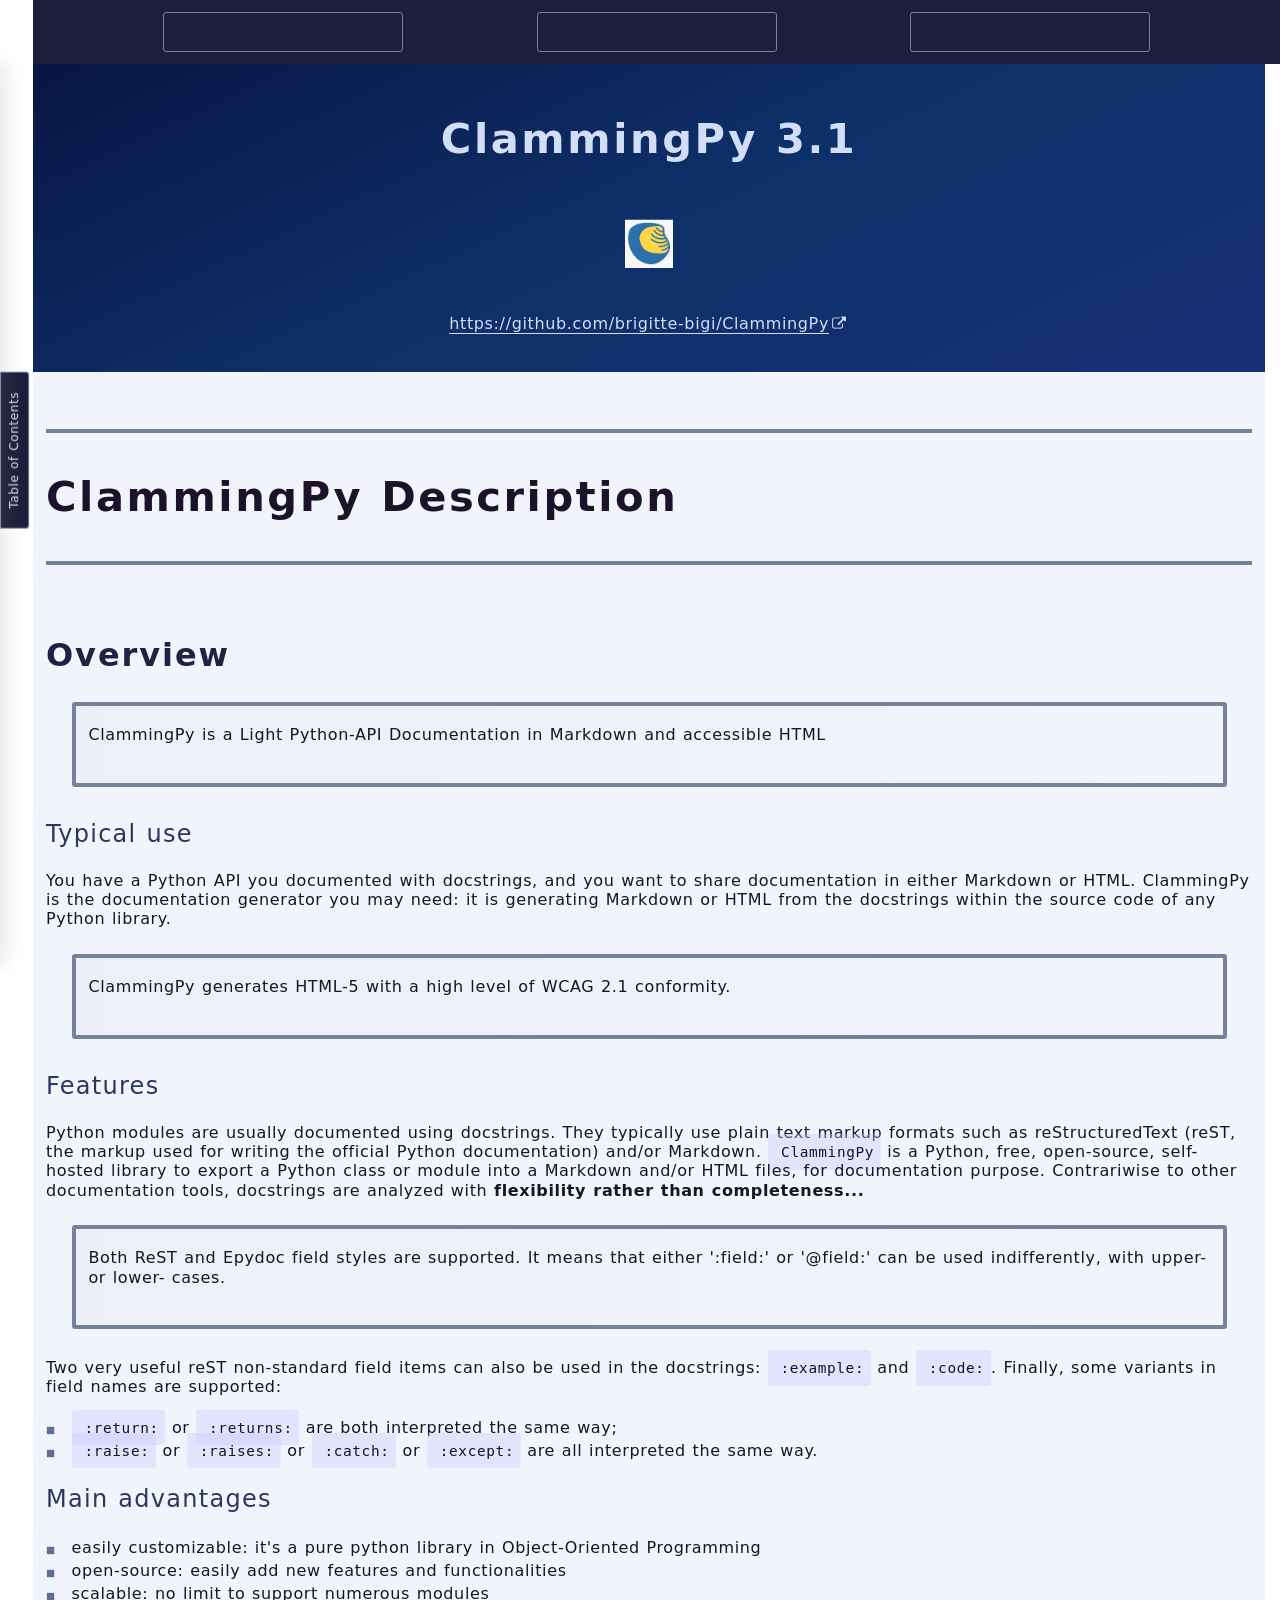
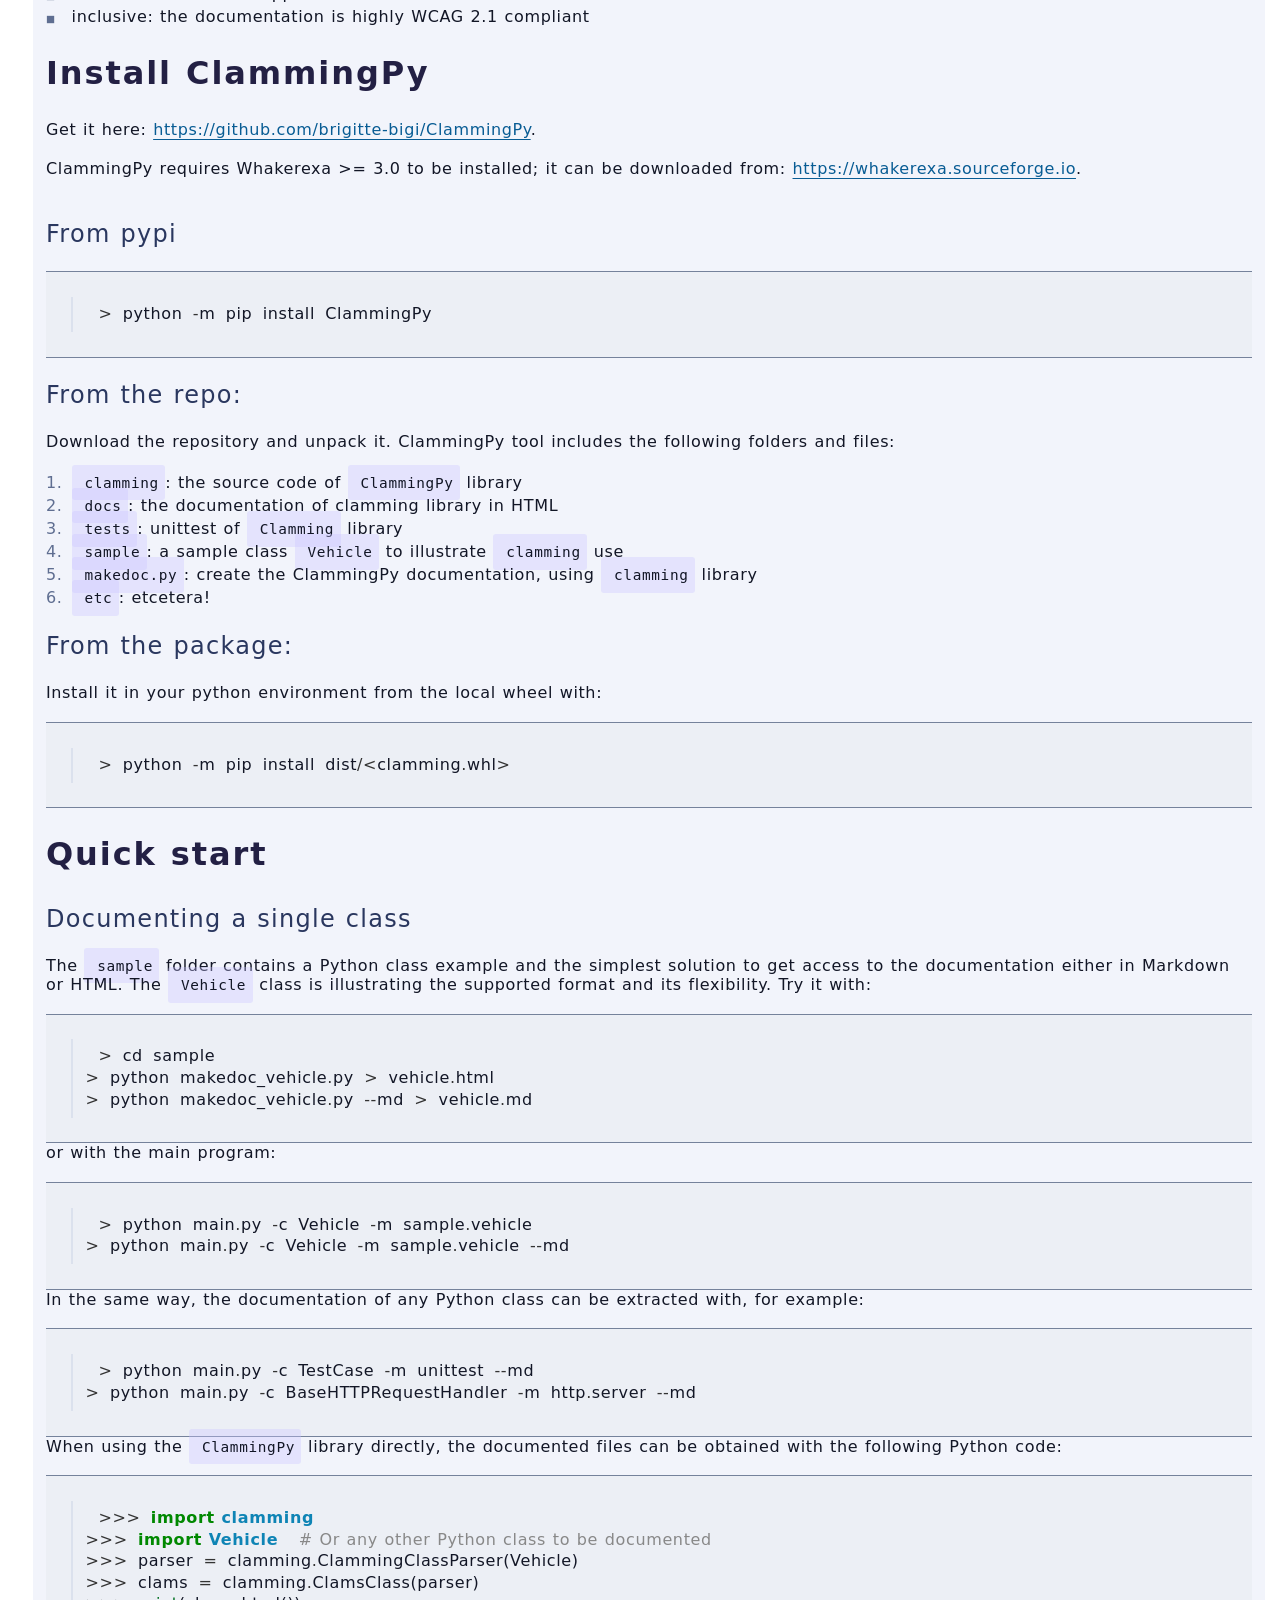
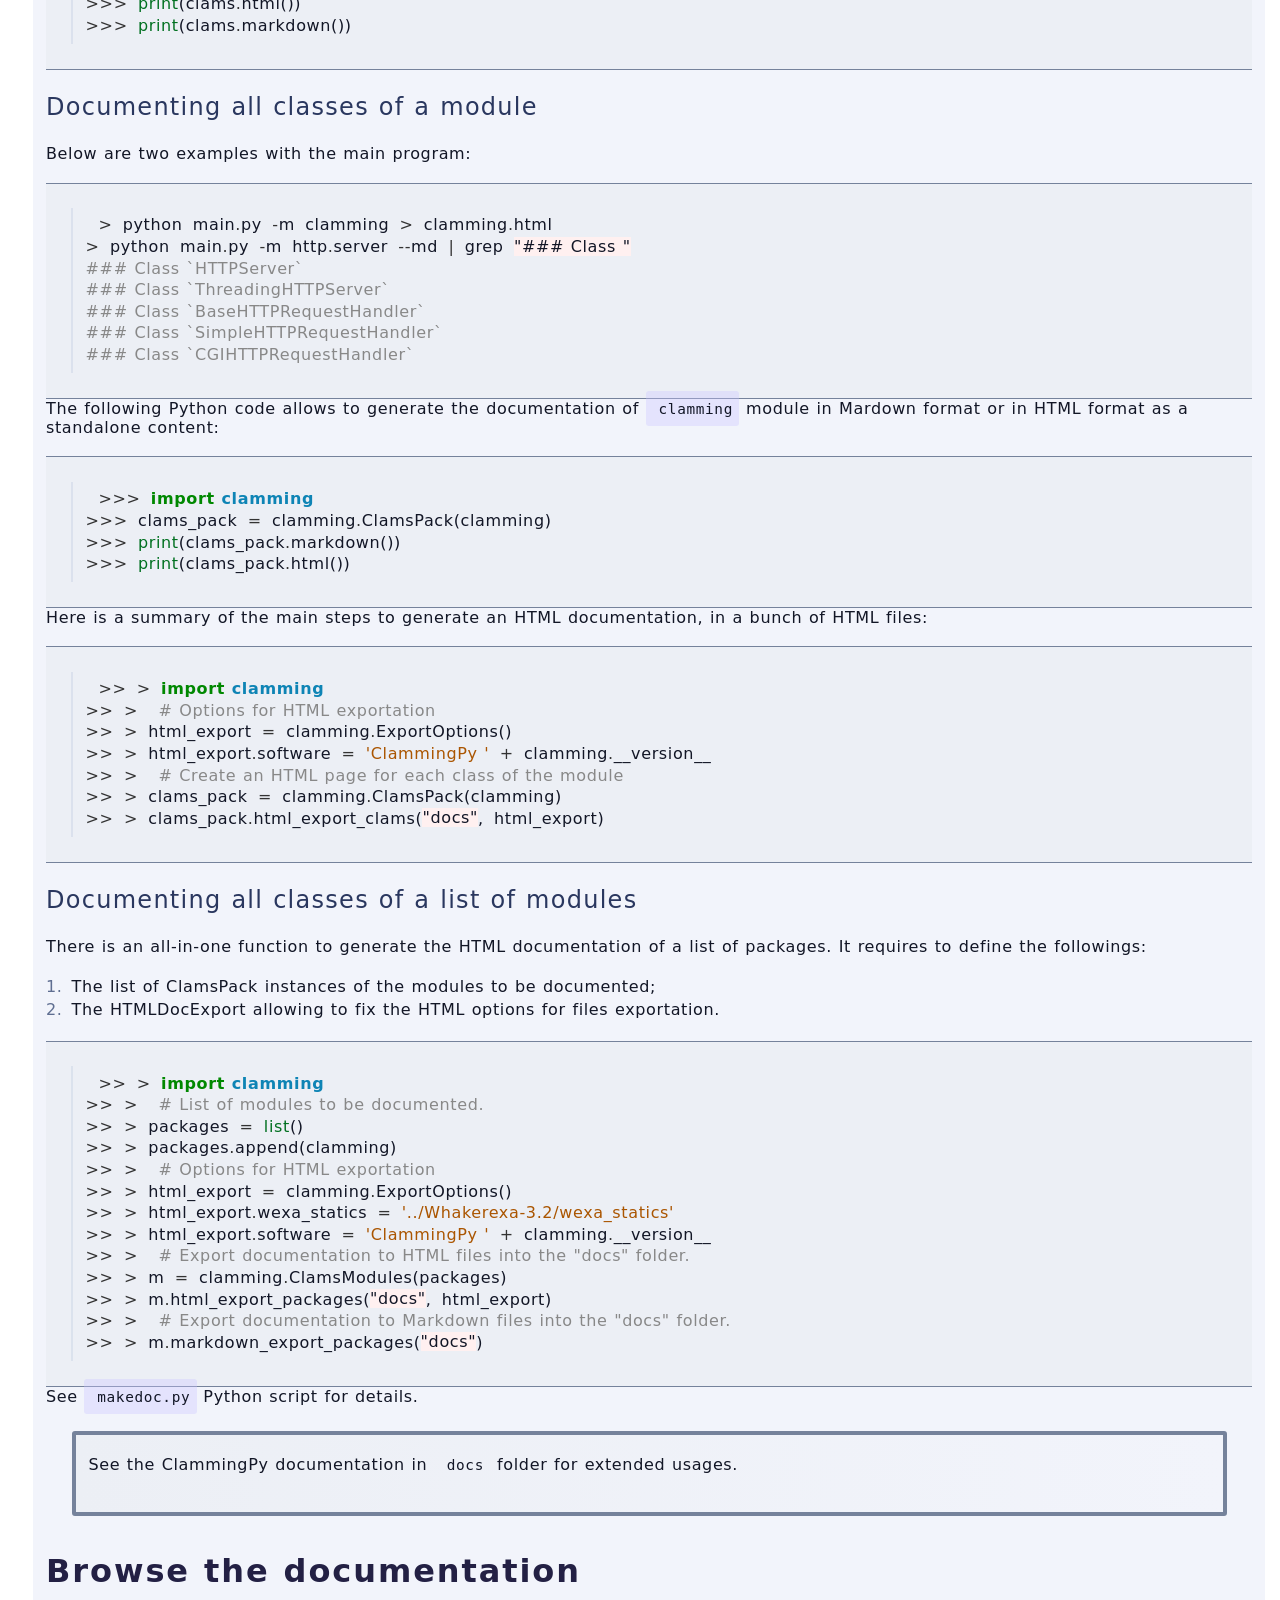
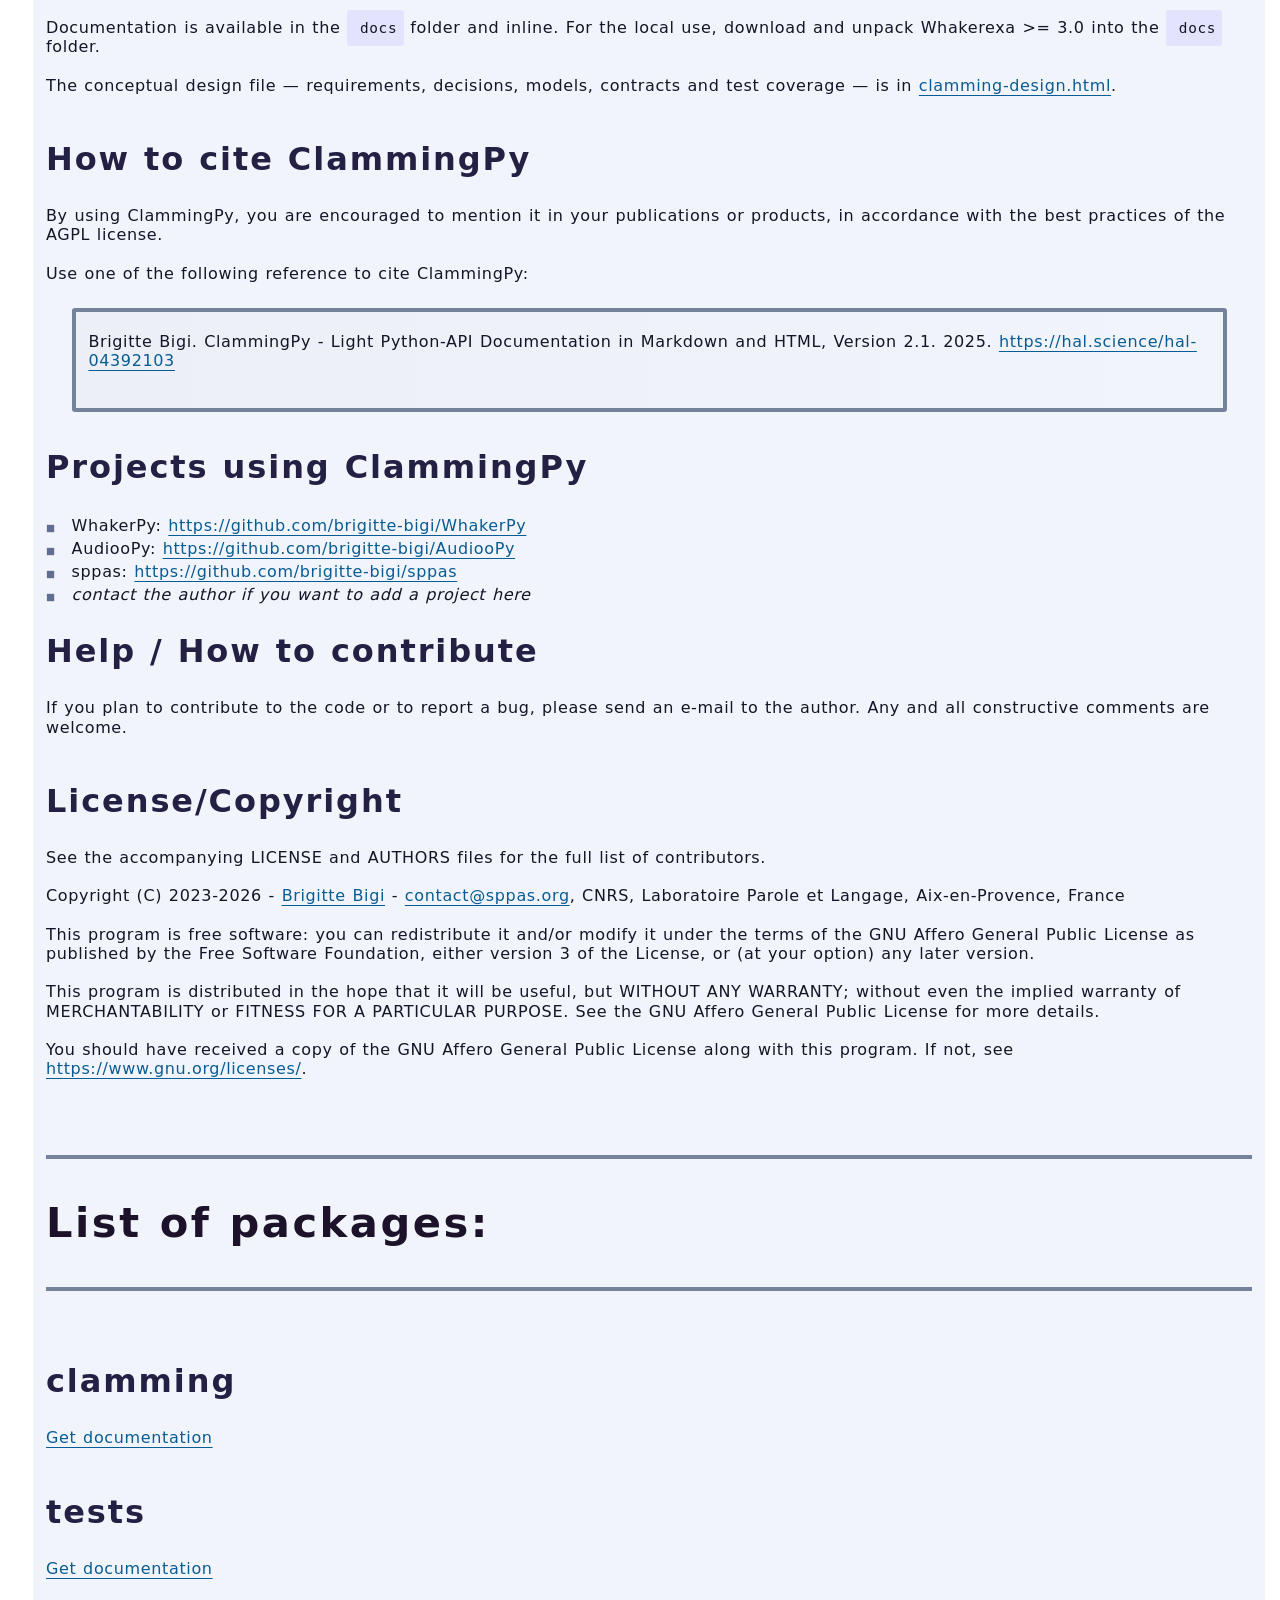
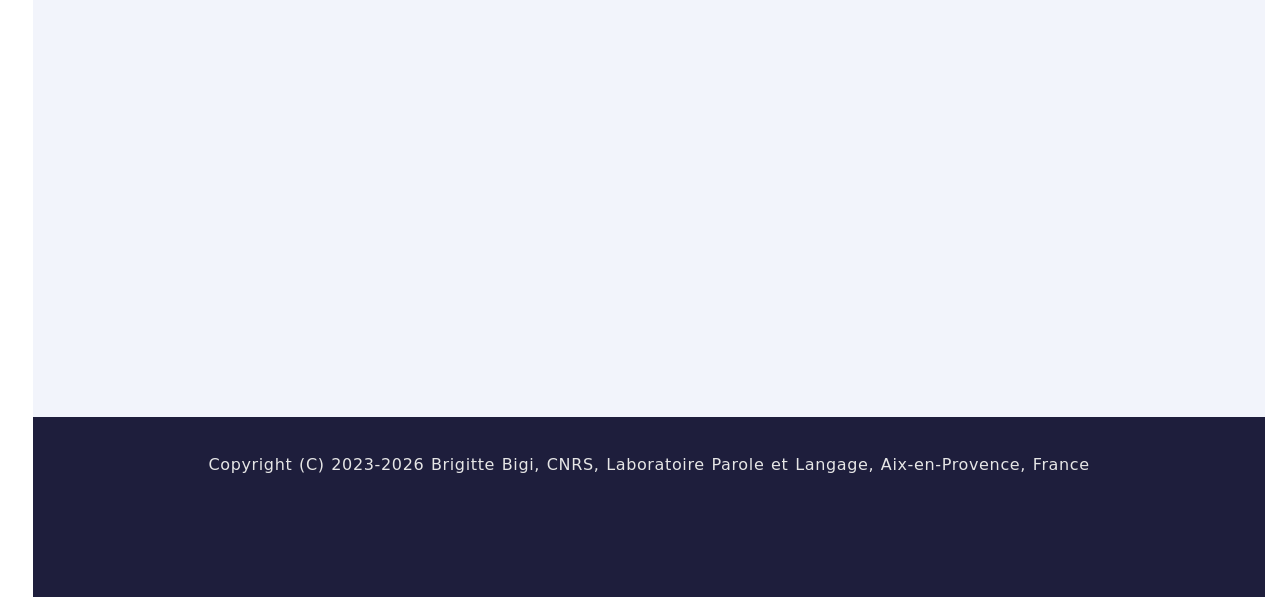
==== commit f08a1e41: "Release 3.1" ====
--- a/docs/index.html
+++ b/docs/index.html
@@ -89,7 +89,7 @@
                 <button id="btn-css-theme" class="menuitem print-off" type="button" aria-label="Switch CSS theme" title="Switch CSS theme" onclick="window.themes && window.themes.next()"></button>
             </nav>
         
-    <h1>ClammingPy 3.0</h1>
+    <h1>ClammingPy 3.1</h1>
         <p><img class="small-logo" src="./statics/clamming.png" alt="Software logo"/></p>
         <p><a class="external-link" href="https://github.com/brigitte-bigi/ClammingPy">https://github.com/brigitte-bigi/ClammingPy</a></p>
     </header>
@@ -316,7 +316,7 @@
 
 <p>See the accompanying LICENSE and AUTHORS files for the full list of contributors.</p>
 
-<p>Copyright (C) 2023-2026 - <a href="https://sppas.org/bigi/">Brigitte Bigi</a> - <a href="&#109;&#97;&#105;&#108;&#x74;&#111;&#x3a;c&#x6f;&#110;&#x74;&#x61;&#x63;&#116;&#x40;&#115;&#x70;&#x70;&#x61;&#115;&#46;&#111;&#x72;&#103;">c&#x6f;&#110;&#x74;&#x61;&#x63;&#116;&#x40;&#115;&#x70;&#x70;&#x61;&#115;&#46;&#111;&#x72;&#103;</a>, CNRS,
+<p>Copyright (C) 2023-2026 - <a href="https://sppas.org/bigi/">Brigitte Bigi</a> - <a href="m&#97;&#x69;&#108;&#x74;&#x6f;&#x3a;&#99;&#x6f;n&#116;&#x61;&#x63;&#x74;&#x40;s&#112;&#112;a&#115;&#46;&#111;&#x72;&#x67;">&#99;&#x6f;n&#116;&#x61;&#x63;&#x74;&#x40;s&#112;&#112;a&#115;&#46;&#111;&#x72;&#x67;</a>, CNRS,
 Laboratoire Parole et Langage, Aix-en-Provence, France</p>
 
 <p>This program is free software: you can redistribute it and/or modify
--- a/docs/Whakerexa-current/wexa_statics/css/wexa.css
+++ b/docs/Whakerexa-current/wexa_statics/css/wexa.css
@@ -803,6 +803,15 @@
         --table-border-width:   2px;
         --dialog-border-width:  2px;
         --dialog-border-radius: 0.4rem;
+    }
+
+    /* Whoever changes the palette carries the ground of that palette. On the
+       root, that is the page; on an element, that is the element -- a passage
+       shown in the other mode is written on the ground of the mode it shows,
+       and not on the one of the page around it. */
+    .dark:not(:root),
+    .contrast:not(:root) {
+        background-color: var(--bg-color);
     }
 
 }
@@ -940,13 +949,17 @@
                                 HTML PAGE STYLING
     ======================================================================== */
 
+    /* An element is born without a ground of its own: what is seen behind it is
+       what its page, its panel or its banner is painted with. A ground given
+       here would have to be taken back everywhere a container carries one, and
+       that is what every 'background-color: transparent' of this framework used
+       to do. */
     * {
         margin: 0;
         padding: 0;
         -webkit-text-size-adjust: 100%;
         -ms-text-size-adjust: 100%;
 
-        background-color: var(--bg-color);
         color: var(--fg-color);
 
         font-size: var(--font-size);
@@ -1066,18 +1079,36 @@
         color: var(--footer-fg-color);
     }
 
-    /* Elements inside */
-    /* All elements in any header/footer/nav must have same colors than the parent.
-    It also means that links won't be blue! */
-
-    body > header * {
-        color: var(--header-fg-color);
-        background-color: transparent;
-    }
-
-    body > footer * {
-        color: var(--footer-fg-color);
-        background-color: transparent;
+    /* A banner is written in one colour, its own: what it holds is not painted
+       one by one, it is given the colours to inherit from. A rule reaching
+       every child would also take away what a child is entitled to -- the
+       ground of an image, the ink of a marked word -- which belongs to
+       whoever wrote the page, never to the framework. */
+
+    body > header {
+        --fg-color:     var(--header-fg-color);
+        --fg-color-alt: var(--header-fg-color);
+        --a-color:      var(--header-fg-color);
+        --li-color:     var(--header-fg-color);
+        --h1-color:     var(--header-fg-color);
+        --h2-color:     var(--header-fg-color);
+        --h3-color:     var(--header-fg-color);
+        --h4-color:     var(--header-fg-color);
+        --h5-color:     var(--header-fg-color);
+        --h6-color:     var(--header-fg-color);
+    }
+
+    body > footer {
+        --fg-color:     var(--footer-fg-color);
+        --fg-color-alt: var(--footer-fg-color);
+        --a-color:      var(--footer-fg-color);
+        --li-color:     var(--footer-fg-color);
+        --h1-color:     var(--footer-fg-color);
+        --h2-color:     var(--footer-fg-color);
+        --h3-color:     var(--footer-fg-color);
+        --h4-color:     var(--footer-fg-color);
+        --h5-color:     var(--footer-fg-color);
+        --h6-color:     var(--footer-fg-color);
     }
 
     body > header > *,
@@ -1110,10 +1141,25 @@
 
     }
 
+    /* A bar is written in one colour, as a banner is: what it holds inherits
+       it. Only the laying out is imposed, a bar being a row of items. */
+
+    nav,
+    [role=doc-toc] {
+        --fg-color:     var(--nav-fg-color);
+        --fg-color-alt: var(--nav-fg-color);
+        --a-color:      var(--nav-fg-color);
+        --li-color:     var(--nav-fg-color);
+        --h1-color:     var(--nav-fg-color);
+        --h2-color:     var(--nav-fg-color);
+        --h3-color:     var(--nav-fg-color);
+        --h4-color:     var(--nav-fg-color);
+        --h5-color:     var(--nav-fg-color);
+        --h6-color:     var(--nav-fg-color);
+    }
+
     nav *,
     [role=doc-toc] * {
-        color: var(--nav-fg-color);
-        background-color: transparent;
         display: flex;
     }
 
--- a/docs/statics/clamming_theme.css
+++ b/docs/statics/clamming_theme.css
@@ -46,6 +46,7 @@
     --nav-bg-color: rgb(30, 30, 60);
     --nav-fg-color: rgb(230, 230, 230);
     --footer-bg-color: rgb(30, 30, 60);
+    --footer-fg-color: rgb(230, 230, 230);
 }
 
 /* =======================================================================
--- a/docs/Whakerexa-current/wexa_statics/css/layout.css
+++ b/docs/Whakerexa-current/wexa_statics/css/layout.css
@@ -545,6 +545,12 @@
         --fg-color-alt: var(--panel-fg-color);
     }
 
+    /* A panel carries the ground of the palette it swapped: what it holds
+       inherits the colours, and the panel itself is what is painted. */
+    main > .panel-item {
+        background-color: var(--bg-color);
+    }
+
     /* ------------------------------------------------------------------ */
     /* Border separator color for flex panels                              */
     /* ------------------------------------------------------------------ */
--- a/docs/Whakerexa-current/wexa_statics/css/menu.css
+++ b/docs/Whakerexa-current/wexa_statics/css/menu.css
@@ -41,6 +41,14 @@
     width.  */
     --nav-min-height: max(calc(var(--font-size) * 4 / var(--size-divisor)), calc(var(--font-size) * 3));
     --nav-min-width: 0;
+
+    /* What a bar takes on the page. Its box is a border-box, so the room it
+       keeps for the outline of a focused item is already inside its minimum
+       height: the bar is that minimum, unless what it holds asks for more --
+       an item, and the two spaces the outline is drawn in. What is placed
+       under a bar is placed at this, never at the minimum alone. */
+    --nav-height: max(var(--nav-min-height),
+                      calc(var(--nav-item-height) + 2 * var(--outline-size)));
 
     /* All menu items */
     --nav-item-min-height: max(calc(var(--font-size) * 2 / var(--size-divisor)), calc(var(--font-size) * 2));
@@ -153,7 +161,7 @@
 
 /* When the top menu is present, push down the page content */
 body:has(nav.nav-wexa.top) {
-    padding-top: var(--nav-min-height);
+    padding-top: var(--nav-height);
 }
 
 /* -------- Fixed at the bottom of the page -------- */
--- a/docs/Whakerexa-current/wexa_statics/css/extras/book.css
+++ b/docs/Whakerexa-current/wexa_statics/css/extras/book.css
@@ -39,7 +39,16 @@
 
 :root {
     --toc-width: 0;
-    --toc-aside-width: 0;
+
+    /* The band the folded panel leaves free on the left, where the button that
+       brings it back stands. It is what that button takes: its two paddings,
+       the line its text is written on -- the text is turned on its side, so
+       that line is a width -- and the room its outline is drawn in. A page has
+       nothing to reserve, and the band follows the size of the text, in
+       contrast mode as on any screen. */
+    --toc-aside-width: calc(var(--typography-spacing-horizontal)
+                            + 0.75 * var(--font-size) * var(--line-height)
+                            + 2 * var(--outline-size));
 }
 
 
@@ -87,9 +96,9 @@
 
 .chapter > h1 {
     width: 100%;
-    padding-top: 2rem;
-    padding-bottom: 2rem;
-    margin-bottom: 4rem;
+    padding-top: calc(var(--font-size) * 2);
+    padding-bottom: calc(var(--font-size) * 2);
+    margin-bottom: calc(var(--font-size) * 4);
     line-height: calc(4 * var(--font-size));
 
     /* a chapter title is a box for 2 items: number + title */
@@ -104,9 +113,9 @@
    is written in: a number alone says what it counts to nobody. */
 .chapter > h1::before {
     content: "Chapter " counter(chapter) ".";
-    padding-top: 1rem;
+    padding-top: calc(var(--font-size) * 1);
     margin-top: 0;
-    margin-right: 1rem;
+    margin-right: calc(var(--font-size) * 1);
 }
 
 html:lang(fr) .chapter > h1::before {
@@ -164,7 +173,7 @@
     position: fixed;
     top: var(--typography-spacing-vertical);
     left: 0;
-    padding-bottom: 3rem;
+    padding-bottom: calc(var(--font-size) * 3);
     margin-top: calc(-1 * var(--typography-spacing-vertical));
     font-size: 90%;
     overflow-x: hidden;
@@ -172,7 +181,7 @@
 }
 
 body:has(nav.nav-wexa.top) nav.book-toc {
-    top: var(--nav-min-height);
+    top: var(--nav-height);
 }
 
 /* ------------------------ Placement: folded panel ---------------------- */
@@ -181,7 +190,7 @@
     width: var(--toc-width);
     display: block;
     padding: var(--typography-spacing-vertical) var(--typography-spacing-horizontal);
-    padding-bottom: 3rem;
+    padding-bottom: calc(var(--font-size) * 3);
 }
 
 @media screen {
@@ -201,7 +210,7 @@
     }
 
     body:has(nav.nav-wexa.top) aside.book-toc-aside {
-        top: var(--nav-min-height);
+        top: var(--nav-height);
     }
 
     /* Toggle button injected by book.js. Its z-index stands above the panel it
@@ -251,8 +260,8 @@
 :is(nav.book-toc, aside.book-toc-aside) > hr,
 :is(nav.book-toc, aside.book-toc-aside) > h1,
 :is(nav.book-toc, aside.book-toc-aside) > h2 {
-    margin-top: 1rem;
-    margin-bottom: 2rem;
+    margin-top: calc(var(--font-size) * 1);
+    margin-bottom: calc(var(--font-size) * 2);
 }
 
 :is(nav.book-toc, aside.book-toc-aside) h1 {
@@ -273,7 +282,7 @@
     display: flex;
     justify-content: center;
     flex-direction: column;
-    margin-bottom: 0.5rem;
+    margin-bottom: calc(var(--font-size) * 0.5);
 }
 
 /* --------------------------- Common: the entries ----------------------- */
@@ -301,7 +310,7 @@
     display: grid;
     grid-template-columns: var(--toc-number-width) 1fr;
     column-gap: var(--typography-spacing-horizontal);
-    margin-bottom: 0.2rem;
+    margin-bottom: calc(var(--font-size) * 0.2);
     text-align: left;
 }
 
@@ -317,11 +326,11 @@
    content is a column of a different width at every line, and no two titles
    ever start at the same place. */
 :is(nav.book-toc, aside.book-toc-aside) li {
-    --toc-number-width: 1.5rem;
-}
-:is(nav.book-toc, aside.book-toc-aside) li.h1 { --toc-number-width: 2rem; }
-:is(nav.book-toc, aside.book-toc-aside) li.h2 { --toc-number-width: 2.2rem; }
-:is(nav.book-toc, aside.book-toc-aside) li.h3 { --toc-number-width: 2.8rem; }
+    --toc-number-width: calc(var(--font-size) * 1.5);
+}
+:is(nav.book-toc, aside.book-toc-aside) li.h1 { --toc-number-width: calc(var(--font-size) * 2); }
+:is(nav.book-toc, aside.book-toc-aside) li.h2 { --toc-number-width: calc(var(--font-size) * 2.2); }
+:is(nav.book-toc, aside.book-toc-aside) li.h3 { --toc-number-width: calc(var(--font-size) * 2.8); }
 
 /* An entry of the table is numbered by the rules below, and an entry that
    numbers nothing -- a browsing button -- shows nothing: the bullet of
@@ -449,18 +458,18 @@
    'var(--toc-width)' wide, so both indent the same way. */
 
 :is(nav.book-toc, aside.book-toc-aside) li.h1 {
-    margin-top: 1.5rem;
-    margin-bottom: 1rem;
+    margin-top: calc(var(--font-size) * 1.5);
+    margin-bottom: calc(var(--font-size) * 1);
     padding-left: 0;
 }
 :is(nav.book-toc, aside.book-toc-aside) li.h2 {
-    margin-top: 1rem;
-    padding-left: 0.5rem;
-}
-:is(nav.book-toc, aside.book-toc-aside) li.h3 { padding-left: 1.5rem; }
-:is(nav.book-toc, aside.book-toc-aside) li.h4 { padding-left: 2rem; }
-:is(nav.book-toc, aside.book-toc-aside) li.h5 { padding-left: 3rem; }
-:is(nav.book-toc, aside.book-toc-aside) li.h6 { padding-left: 4rem; }
+    margin-top: calc(var(--font-size) * 1);
+    padding-left: calc(var(--font-size) * 0.5);
+}
+:is(nav.book-toc, aside.book-toc-aside) li.h3 { padding-left: calc(var(--font-size) * 1.5); }
+:is(nav.book-toc, aside.book-toc-aside) li.h4 { padding-left: calc(var(--font-size) * 2); }
+:is(nav.book-toc, aside.book-toc-aside) li.h5 { padding-left: calc(var(--font-size) * 3); }
+:is(nav.book-toc, aside.book-toc-aside) li.h6 { padding-left: calc(var(--font-size) * 4); }
 
 /* ----------------------------------------------------------------------- */
 /* ----------------------------- Abstract -------------------------------- */
@@ -570,7 +579,7 @@
     @media screen {
         aside.book-toc-aside {
             background: var(--nav-bg-color);
-            box-shadow: 0.3rem 0 1.2rem var(--shadow-color);
+            box-shadow: calc(var(--font-size) * 0.3) 0 calc(var(--font-size) * 1.2) var(--shadow-color);
         }
 
         button.book-toc-toggle {
@@ -584,7 +593,7 @@
     .abstract {
         background-color: var(--bg-color-alt);
         color: var(--fg-color-alt);
-        box-shadow: 0 0.2rem 0.8rem var(--shadow-color);
-    }
-
-}
+        box-shadow: 0 calc(var(--font-size) * 0.2) calc(var(--font-size) * 0.8) var(--shadow-color);
+    }
+
+}
--- a/docs/statics/clamming.css
+++ b/docs/statics/clamming.css
@@ -38,8 +38,7 @@
 
 :root {
     --toc-width: 18rem;
-    --toc-aside-width: 2rem;
-    --header-height: 33vh;
+    --header-height: 32vh;
     --header-slidein: animDisabled;
 }
 
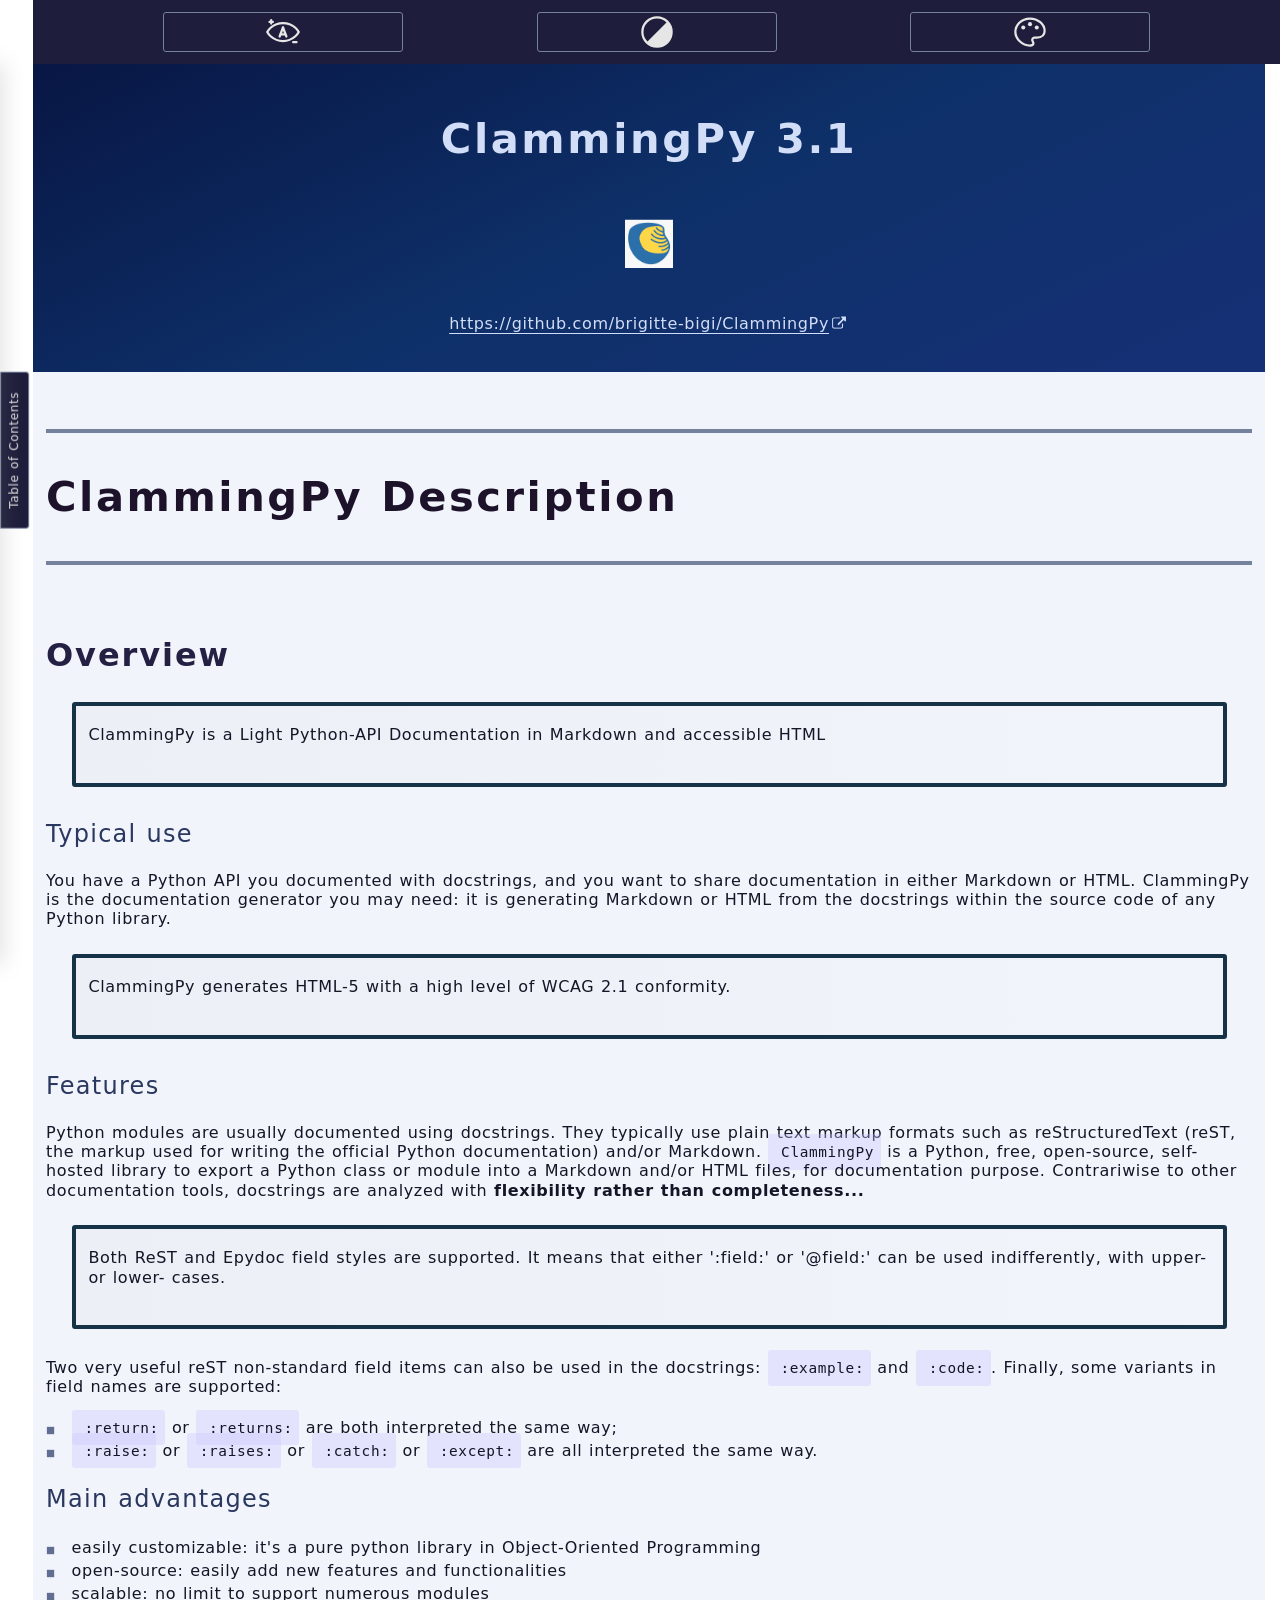
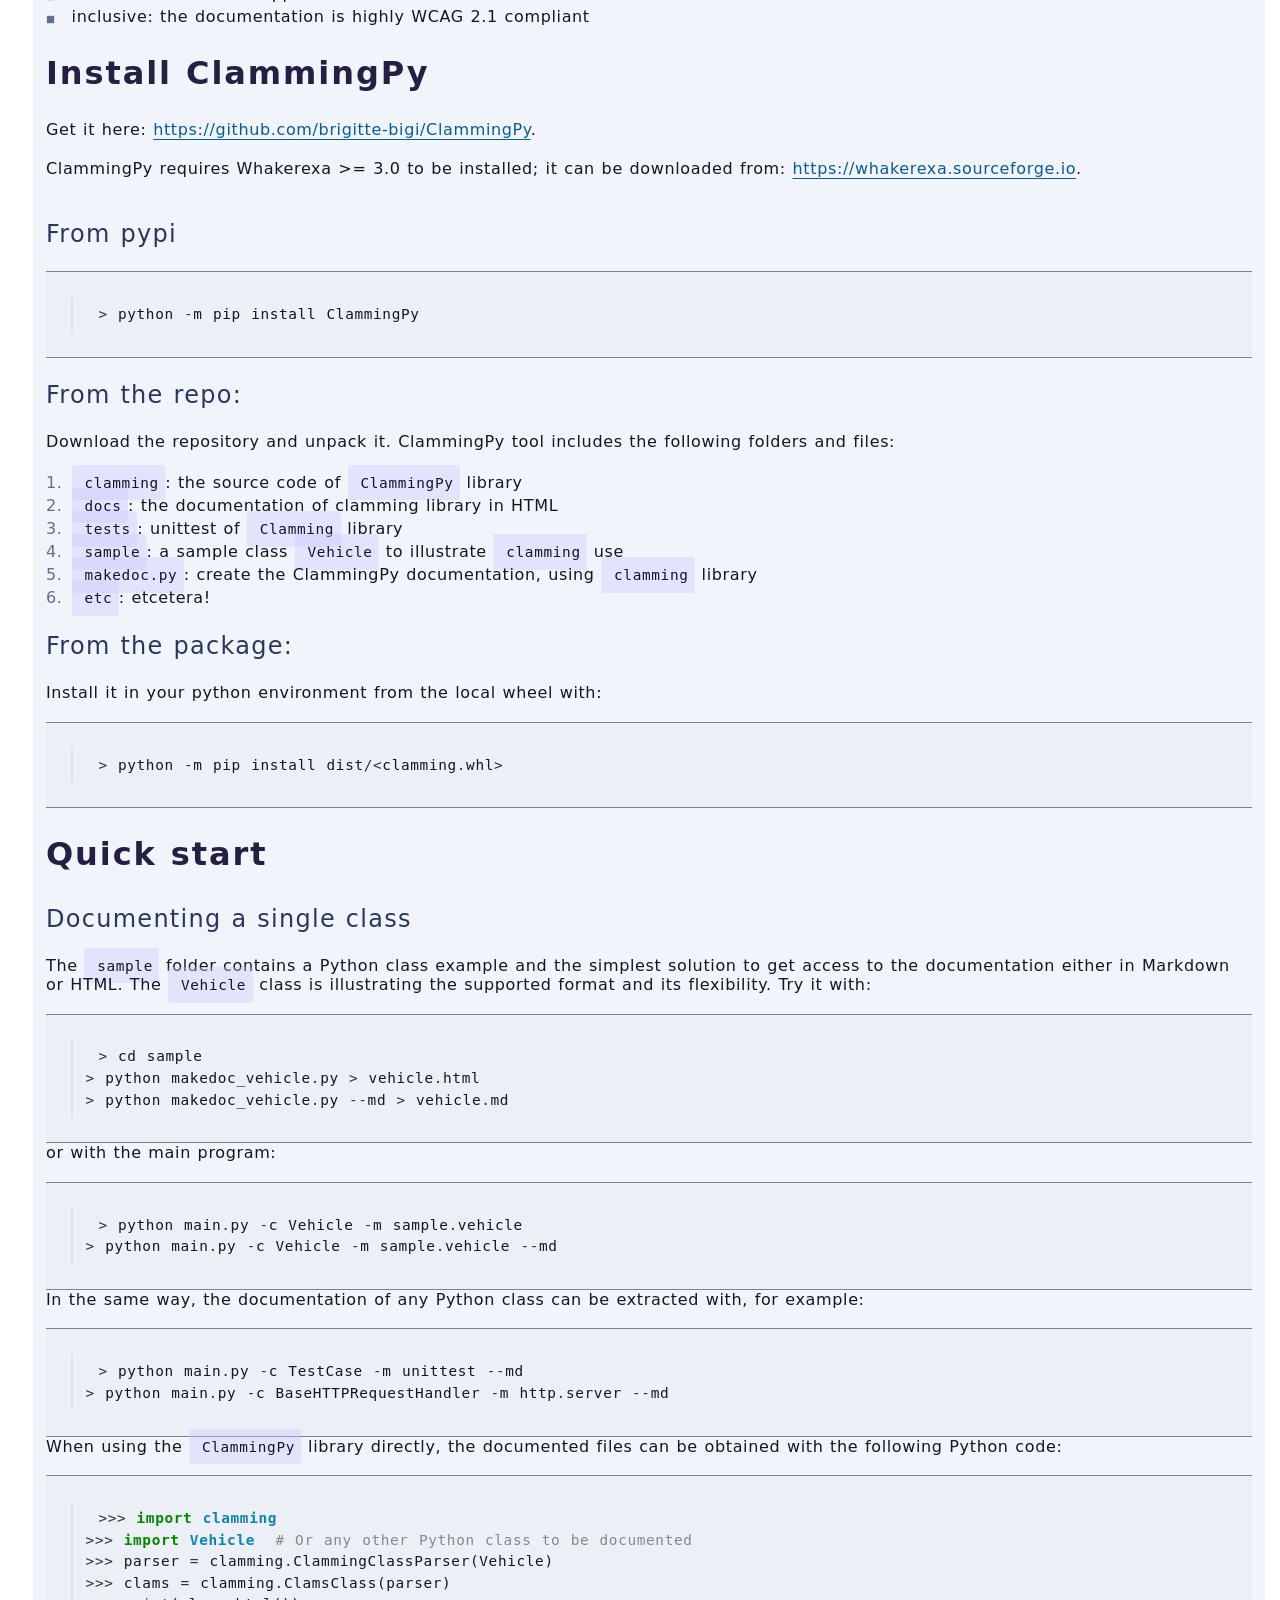
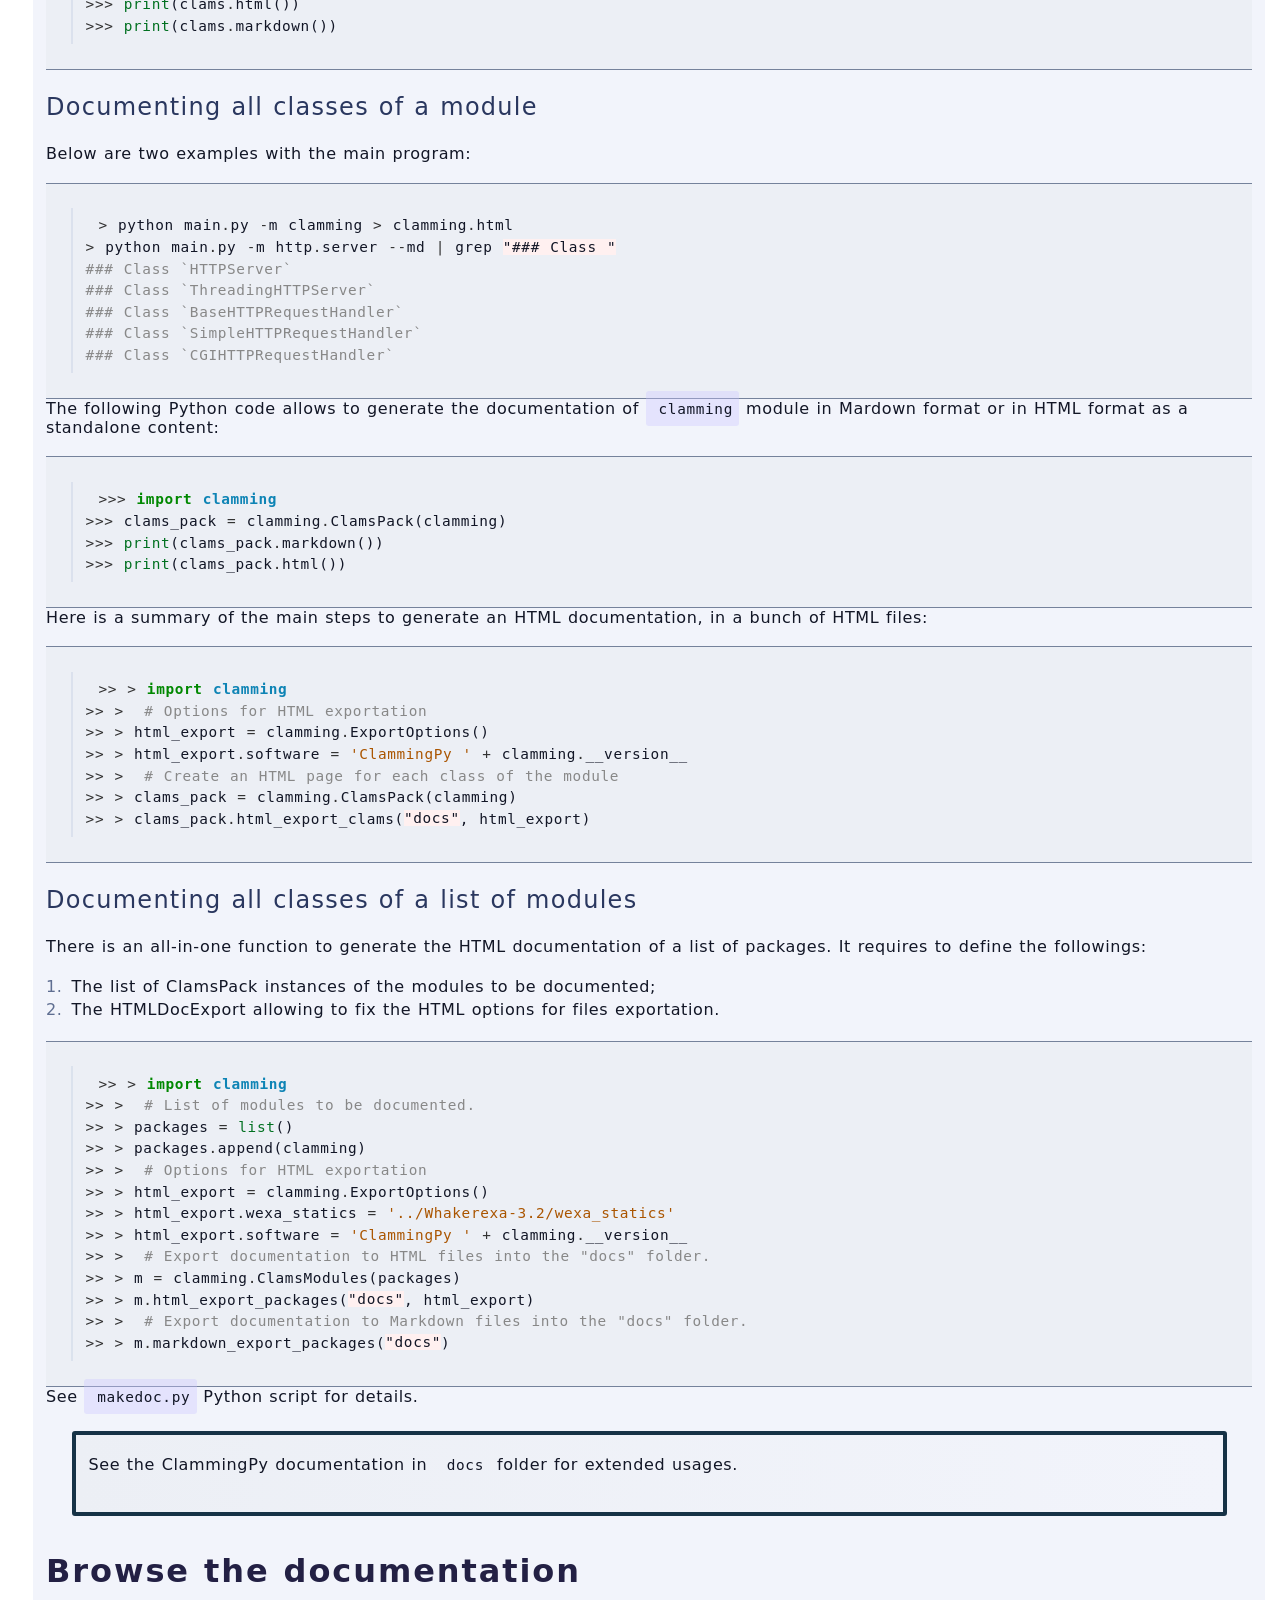
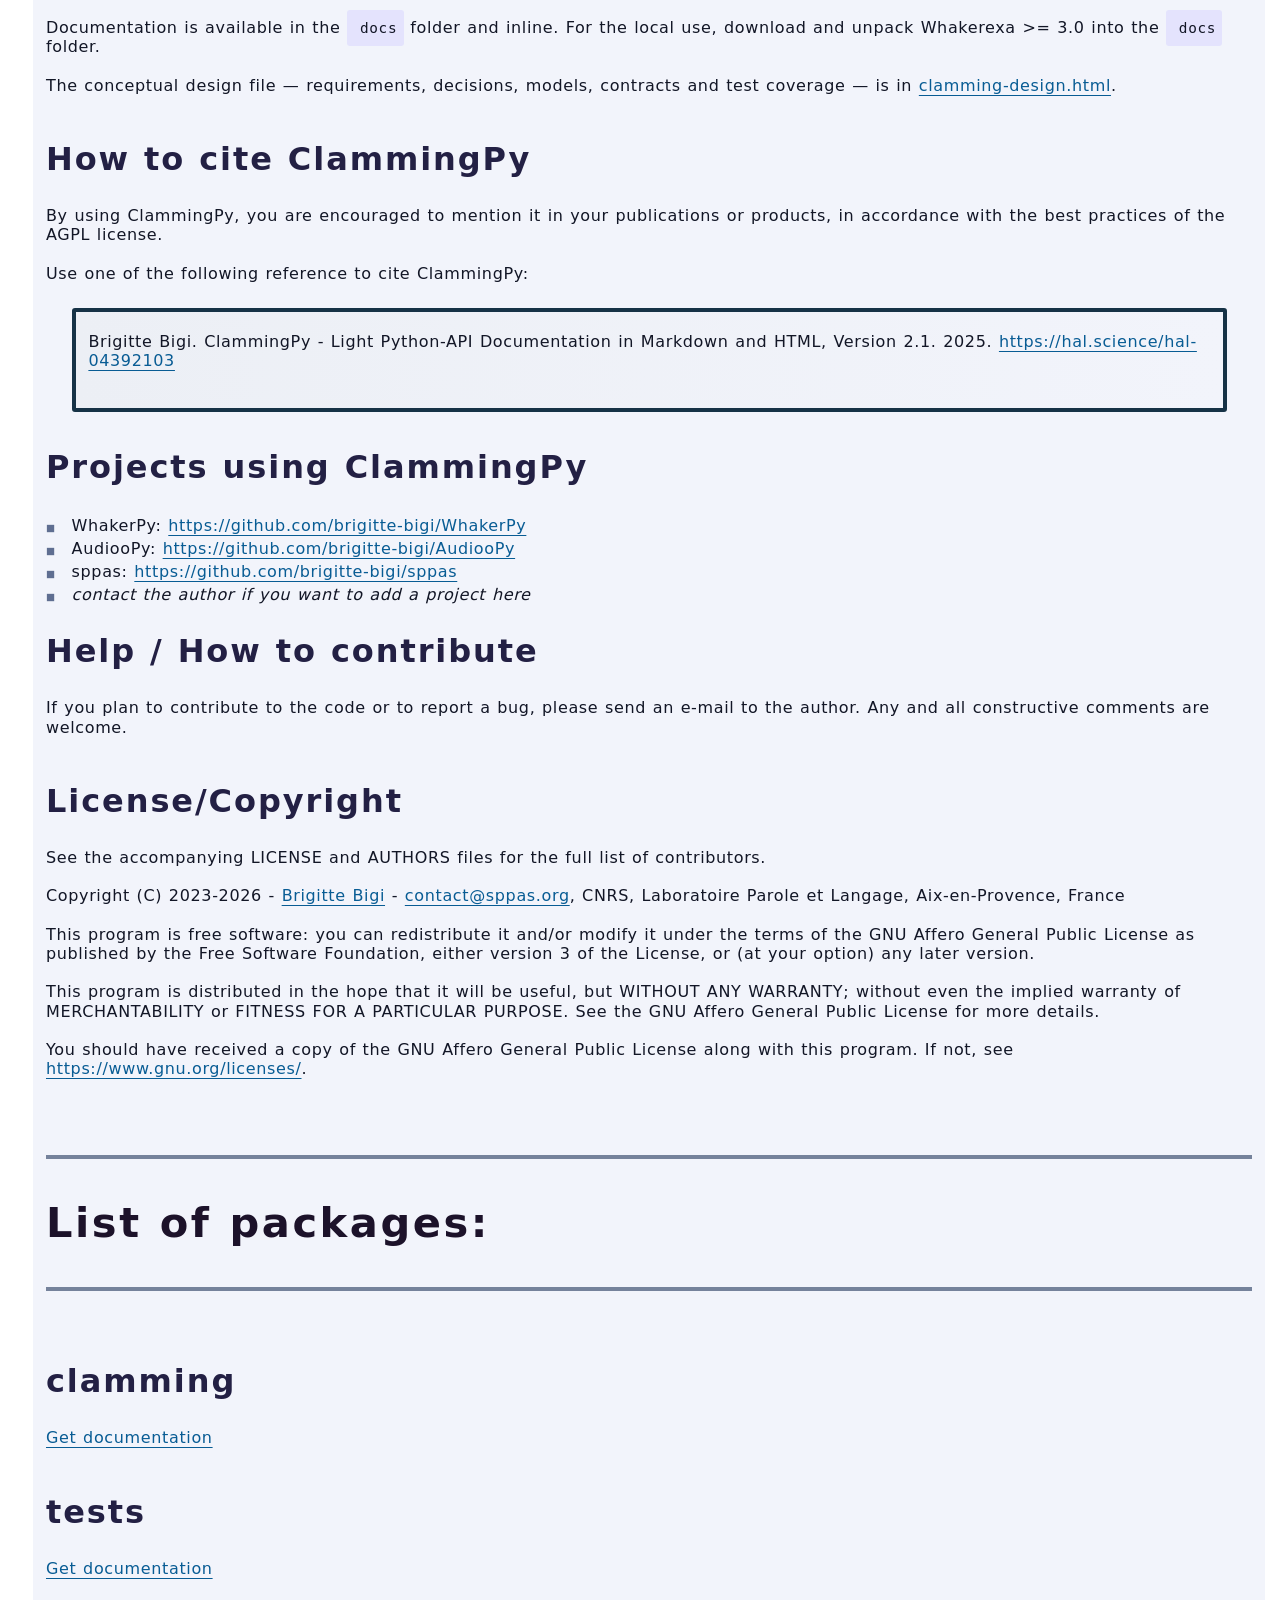
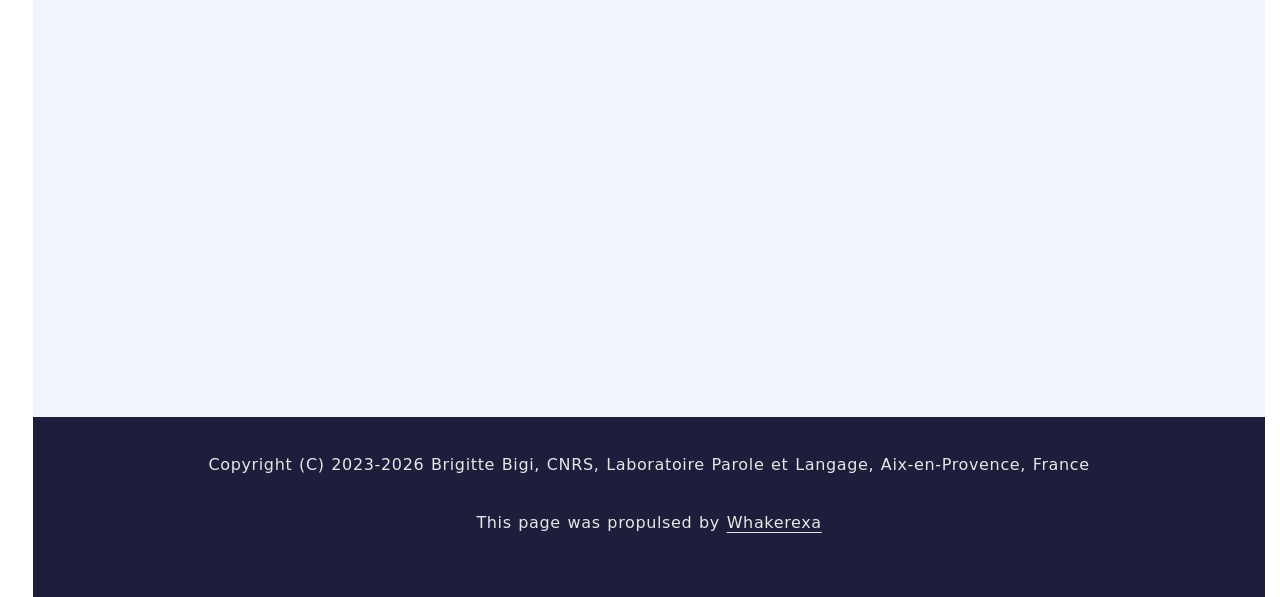
==== commit 6cd350a3: "clamming.exportoptions: Migrated the pages to the Whakerexa loader A page used to carry two scripts " ====
--- a/docs/index.html
+++ b/docs/index.html
@@ -10,70 +10,14 @@
             <meta name="description" content="Python class documentation" />
 
             <link rel="logo icon" href="./statics/clamming32x32.ico" />
-            <link rel="stylesheet" href="./Whakerexa-current/wexa_statics/css/wexa.css" type="text/css" media="screen" />
+            <link rel="stylesheet" href="./Whakerexa-current/wexa_statics/css.min/wexa.css" type="text/css" media="screen" />
             <link rel="stylesheet" id="wexa-theme" href="./statics/clamming_theme.css" type="text/css" />
-            <link rel="stylesheet" href="./Whakerexa-current/wexa_statics/css/print.css" type="text/css" media="print" />
-            <link rel="stylesheet" href="./Whakerexa-current/wexa_statics/css/layout.css" type="text/css" />
-            <link rel="stylesheet" href="./Whakerexa-current/wexa_statics/css/menu.css" type="text/css" />
-            <link rel="stylesheet" href="./Whakerexa-current/wexa_statics/css/code.css" type="text/css" />
-            <link rel="stylesheet" href="./Whakerexa-current/wexa_statics/css/extras/book.css" type="text/css" />
+            <link rel="stylesheet" href="./Whakerexa-current/wexa_statics/css.min/print.css" type="text/css" media="print" />
+            <link rel="stylesheet" href="./Whakerexa-current/wexa_statics/css.min/layout.css" type="text/css" />
+            <link rel="stylesheet" href="./Whakerexa-current/wexa_statics/css.min/menu.css" type="text/css" />
+            <link rel="stylesheet" href="./Whakerexa-current/wexa_statics/css.min/code.css" type="text/css" />
+            <link rel="stylesheet" href="./Whakerexa-current/wexa_statics/css.min/extras/book.css" type="text/css" />
             <link rel="stylesheet" href="./statics/clamming.css" type="text/css" />
-
-            <!-- Whakerexa JS loader: bundle on file://, ES6 modules on http(s) -->
-            <script>
-            (function () {
-              const usingFile = (window.location.protocol === 'file:');
-              if (usingFile === false) {
-                return;
-              }
-              const s = document.createElement('script');
-              s.src = './Whakerexa-current/wexa_statics/js/wexa.bundle.js';
-
-              s.onload = function () {
-                const themes = new window.Wexa.ThemeManager();
-                themes.register('clamming_theme', './statics/clamming_theme.css');
-                themes.register('highcontrast', './Whakerexa-current/wexa_statics/css/themes/wexa_theme_highcontrast.css');
-                themes.setDefault('clamming_theme');
-                window.themes = themes;
-
-                window.Wexa.onload.addLoadFunction(function () {
-                  const wexaLinks = [];
-                  document.querySelectorAll('a.wexa-link[id]').forEach(function (a) { wexaLinks.push(a.id); });
-                  window.Wexa.links.handleLinksWithParameters(wexaLinks);
-                });
-
-                window.Wexa.onload.addLoadFunction(function () {
-                  const book = new window.Wexa.Book("main-content");
-                  book.fill_table(false);
-                });
-              };
-
-              document.head.appendChild(s);
-            })();
-            </script>
-
-            <!-- The Book extra is not part of the 'wexa.js' API: it is imported apart -->
-            <script type="module">
-              if (window.location.protocol !== 'file:') {
-                await import('./Whakerexa-current/wexa_statics/js/wexa.js');
-                const { ThemeManager } = await import('./Whakerexa-current/wexa_statics/js/extras/theme_manager.js');
-                const themes = new ThemeManager();
-                themes.register('clamming_theme', './statics/clamming_theme.css');
-                themes.register('highcontrast', './Whakerexa-current/wexa_statics/css/themes/wexa_theme_highcontrast.css');
-                themes.setDefault('clamming_theme');
-                window.themes = themes;
-
-                window.Wexa.onload.addLoadFunction(function () {
-                  const wexaLinks = [];
-                  document.querySelectorAll('a.wexa-link[id]').forEach(function (a) { wexaLinks.push(a.id); });
-                  window.Wexa.links.handleLinksWithParameters(wexaLinks);
-                });
-
-                const { Book } = await import('./Whakerexa-current/wexa_statics/js/extras/book.js');
-                const book = new Book("main-content");
-                book.fill_table(false);
-              }
-            </script>
 
        </head>
        
@@ -316,7 +260,7 @@
 
 <p>See the accompanying LICENSE and AUTHORS files for the full list of contributors.</p>
 
-<p>Copyright (C) 2023-2026 - <a href="https://sppas.org/bigi/">Brigitte Bigi</a> - <a href="m&#97;&#x69;&#108;&#x74;&#x6f;&#x3a;&#99;&#x6f;n&#116;&#x61;&#x63;&#x74;&#x40;s&#112;&#112;a&#115;&#46;&#111;&#x72;&#x67;">&#99;&#x6f;n&#116;&#x61;&#x63;&#x74;&#x40;s&#112;&#112;a&#115;&#46;&#111;&#x72;&#x67;</a>, CNRS,
+<p>Copyright (C) 2023-2026 - <a href="https://sppas.org/bigi/">Brigitte Bigi</a> - <a href="&#109;&#97;&#x69;&#x6c;&#116;&#x6f;&#58;&#99;&#x6f;&#x6e;&#116;&#97;&#99;&#x74;&#64;&#x73;&#x70;&#x70;&#x61;&#x73;&#x2e;&#x6f;&#114;&#103;">&#99;&#x6f;&#x6e;&#116;&#97;&#99;&#x74;&#64;&#x73;&#x70;&#x70;&#x61;&#x73;&#x2e;&#x6f;&#114;&#103;</a>, CNRS,
 Laboratoire Parole et Langage, Aix-en-Provence, France</p>
 
 <p>This program is free software: you can redistribute it and/or modify
@@ -343,7 +287,35 @@
     
             <footer>
                 <p class="copyright">Copyright (C) 2023-2026 Brigitte Bigi, CNRS, Laboratoire Parole et Langage, Aix-en-Provence, France</p>
+                <p class="copyright">This page was propulsed by <a href="">Whakerexa</a></p>
             </footer>
         
+    
+    <script>
+        /**
+         * Start what this page has of its own: its table of contents, and the
+         * links that carry the theme and the accessibility choices to the page
+         * they open.
+         *
+         * @param {Object} wexa - The framework and the extras the loader was asked for.
+         * @returns {void}
+         */
+        function bootPage(wexa) {
+            const book = new wexa.Book("main-content");
+            book.fillTable(false);
+
+            const wexaLinks = [];
+            document.querySelectorAll('a.wexa-link[id]').forEach(function (a) { wexaLinks.push(a.id); });
+            wexa.links.handleLinksWithParameters(wexaLinks);
+        }
+    </script>
+
+    <script src="./Whakerexa-current/wexa_statics/js/wexa.loader.js"
+            data-base="./Whakerexa-current/wexa_statics/"
+            data-extras="js/extras/book.js"
+            data-themes-base="./Whakerexa-current/wexa_statics/css.min/themes/"
+            data-themes="clamming_theme:./statics/clamming_theme.css"
+            data-default="clamming_theme" ></script>
+
 </body>
 </html>
--- a/docs/Whakerexa-current/wexa_statics/css.min/wexa.css
+++ b/docs/Whakerexa-current/wexa_statics/css.min/wexa.css
@@ -0,0 +1 @@
+@layer reset,base,theme,accessibility;@font-face{font-family:SansFont;src:url('../fonts/Commissioner-latin.woff2') format('woff2');font-display:swap;unicode-range:U+0000,U+000D,U+0020-007E,U+00A0-00FF,U+0131,U+0152-0153,U+02BB-02BC,U+02C6,U+02DA,U+02DC,U+2007-200B,U+2010,U+2012-2015,U+2018-201A,U+201C-201E,U+2020-2022,U+2026,U+2030,U+2032-2033,U+2039-203A,U+2044,U+2074,U+20AC,U+2122,U+2212,U+2215;}@font-face{font-family:SansFont;src:url('../fonts/Commissioner-latin-ext.woff2') format('woff2');font-display:swap;unicode-range:U+0100-0130,U+0134-0148,U+014A-0151,U+0154-017E,U+018F,U+0192,U+01A0-01A1,U+01AF-01B0,U+01C4-01CC,U+01E6-01E7,U+01EA-01EB,U+01FA-021B,U+022A-022D,U+0230-0233,U+0237,U+0259,U+0300-0304,U+0306-030C,U+030F,U+0311-0312,U+031B,U+0323-0324,U+0326-0328,U+032E,U+0331,U+1E08-1E09,U+1E0C-1E0F,U+1E14-1E17,U+1E1C-1E1D,U+1E20-1E21,U+1E24-1E25,U+1E2A-1E2B,U+1E2E-1E2F,U+1E36-1E37,U+1E3A-1E3B,U+1E42-1E49,U+1E4C-1E53,U+1E5A-1E5B,U+1E5E-1E69,U+1E6C-1E6F,U+1E78-1E7B,U+1E80-1E85,U+1E8E-1E8F,U+1E92-1E93,U+1E97,U+1E9E,U+1EF2-1EF9,U+20A1,U+20A3-20A4,U+20A6-20A7,U+20A9,U+20AB,U+20AD-20AE,U+20B1-20B2,U+20B4-20B5,U+20B8-20BA,U+20BC-20BD,U+2113;}@font-face{font-family:SansFont;src:url('../fonts/Commissioner-vietnamese.woff2') format('woff2');font-display:swap;unicode-range:U+1EA0-1EF1;}@font-face{font-family:SansFont;src:url('../fonts/Commissioner-greek.woff2') format('woff2');font-display:swap;unicode-range:U+0374-0375,U+037E,U+0384-038A,U+038C,U+038E-03A1,U+03A3-03CE,U+03D7;}@font-face{font-family:SansFont;src:url('../fonts/Commissioner-cyrillic.woff2') format('woff2');font-display:swap;unicode-range:U+0400-045F,U+0490-0491,U+04B0-04B1,U+2116;}@font-face{font-family:SansFont;src:url('../fonts/Commissioner-cyrillic-ext.woff2') format('woff2');font-display:swap;unicode-range:U+0462-0463,U+046A-046B,U+0472-0475,U+048A-048F,U+0492-04AF,U+04B2-04FF,U+0510-0513,U+051A-051D,U+0524-0529,U+052E-052F;}@font-face{font-family:SansFont;src:url('../fonts/Commissioner-other.woff2') format('woff2');font-display:swap;unicode-range:U+02BE-02BF,U+02C7-02CC,U+02D8-02D9,U+02DB,U+02DD,U+2070,U+2075-2079,U+2080-2089,U+2126,U+212E,U+2202,U+2205-2206,U+220F,U+2211,U+2219-221A,U+221E,U+222B,U+2248,U+2260,U+2264-2265,U+25CA,U+FB01-FB02;}@font-face{font-family:SerifFont;src:url('../fonts/SourceSerifPro-latin.woff2') format('woff2');font-display:swap;unicode-range:U+0020-007E,U+00A0-00FF,U+0131,U+0152-0153,U+02BB-02BC,U+02C6,U+02DA,U+02DC,U+2007,U+2010,U+2012-2015,U+2018-201A,U+201C-201E,U+2020-2022,U+2025-2026,U+2030,U+2032-2033,U+2039-203A,U+203C,U+2044,U+2047-2049,U+2074,U+20AC,U+2122,U+2191,U+2193,U+2212,U+2215;}@font-face{font-family:SerifFont;src:url('../fonts/SourceSerifPro-latin-ext.woff2') format('woff2');font-display:swap;unicode-range:U+0100-012B,U+012E-0130,U+0134-0149,U+014C-0151,U+0154-0165,U+0168-017F,U+018F,U+0192,U+01A0-01A1,U+01AF-01B0,U+01CD-01DC,U+01E6-01E7,U+01F8-01F9,U+0218-021B,U+0237,U+0251,U+0259,U+0261,U+0300-0304,U+0306-030C,U+031B,U+0323-0324,U+0326-0329,U+032E,U+0331,U+1E0C-1E0F,U+1E20-1E21,U+1E24-1E25,U+1E2A-1E2B,U+1E36-1E3B,U+1E3E-1E3F,U+1E42-1E49,U+1E5A-1E63,U+1E6C-1E6F,U+1E80-1E85,U+1E8E-1E8F,U+1E92-1E93,U+1E97,U+1E9E,U+1EF2-1EF9,U+20A1,U+20A4,U+20A6-20A7,U+20A9,U+20AB,U+20AE,U+20B1-20B2,U+20B4-20B5,U+20B8-20BA,U+20BD,U+20BF,U+2113;}@font-face{font-family:SerifFont;src:url('../fonts/SourceSerifPro-vietnamese.woff2') format('woff2');font-display:swap;unicode-range:U+1EA0-1EF1;}@font-face{font-family:SerifFont;src:url('../fonts/SourceSerifPro-greek.woff2') format('woff2');font-display:swap;unicode-range:U+0374-0375,U+037E,U+0384-038A,U+038C,U+038E-03A1,U+03A3-03CE,U+03D7,U+03D9,U+03DB,U+03DD,U+03E1;}@font-face{font-family:SerifFont;src:url('../fonts/SourceSerifPro-cyrillic.woff2') format('woff2');font-display:swap;unicode-range:U+0400-045F,U+0490-0491,U+04B0-04B1,U+2116;}@font-face{font-family:SerifFont;src:url('../fonts/SourceSerifPro-cyrillic-ext.woff2') format('woff2');font-display:swap;unicode-range:U+0462-0463,U+0472-0475,U+0492-0493,U+0496-049B,U+04A0-04A3,U+04AA-04AB,U+04AE-04AF,U+04B2-04B3,U+04B6-04B7,U+04BA-04BB,U+04C0-04C2,U+04CF-04D1,U+04D4-04D9,U+04E2-04E3,U+04E6-04E9,U+04EE-04EF,U+04F2-04F3;}@font-face{font-family:SerifFont;src:url('../fonts/SourceSerifPro-other.woff2') format('woff2');font-display:swap;unicode-range:U+02B0,U+02B2-02B3,U+02B7-02B8,U+02BE-02BF,U+02C7-02CC,U+02D8-02D9,U+02DB,U+02DD,U+02E1-02E3,U+1D43,U+1D47-1D49,U+1D4D,U+1D4F-1D50,U+1D52,U+1D56-1D58,U+1D5B,U+1D9C,U+1DA0,U+1DBB,U+2070-2071,U+2075-2079,U+207D-2089,U+208D-208E,U+2117,U+2120,U+2126,U+212E,U+2153-2154,U+215B-215E,U+2190,U+2192,U+2196-2199,U+2202,U+2206,U+220F,U+2211,U+2219-221A,U+221E,U+222B,U+2248,U+2260,U+2264-2265,U+25A0,U+25B2-25B3,U+25B6-25B7,U+25BC-25BD,U+25C0-25C1,U+25C6,U+25C9-25CA,U+2610-2611,U+266A,U+2713,U+2752,U+2E3A-2E3B,U+FB00-FB04,U+1F12F,U+1F16A-1F16B;}@font-face{font-family:ContrastFont;src:url('../fonts/AccessibleDfA-Regular-latin.woff2') format('woff2');font-style:normal;font-weight:normal;unicode-range:U+0020-007E,U+00A0-00FF,U+0131,U+0152-0153,U+02BB-02BC,U+02C6,U+02DA,U+02DC,U+2012-2022,U+2026,U+202F-2030,U+2032-2034,U+2039-203A,U+203C,U+2044,U+20AC,U+2122,U+2212,U+2215;}@font-face{font-family:ContrastFont;src:url('../fonts/AccessibleDfA-Regular-latin-ext.woff2') format('woff2');font-style:normal;font-weight:normal;unicode-range:U+0100-0130,U+0132-0151,U+0154-017F,U+0189,U+018E-018F,U+0192,U+0197,U+019A,U+019C,U+01B5-01B6,U+01BB,U+01C4-01D4,U+01D9-01DA,U+01DD,U+01E1-01E3,U+01E6-01ED,U+01F0-01F5,U+01F8-01F9,U+01FC-021B,U+021E-021F,U+0226-0229,U+022E-022F,U+0231-0233,U+0237,U+023A-023E,U+0245-0247,U+024C-024F,U+0258-025A,U+025F,U+0262,U+0268,U+026A,U+026F,U+0274,U+0276,U+0279-027A,U+0280-0281,U+0287,U+028C-028F,U+0299,U+029C,U+029E-029F,U+02A3,U+02A6-02A7,U+02AA-02AB,U+0300-0304,U+0307,U+030B-030F,U+0311-0317,U+031F-0323,U+0326-0329,U+032C-0331,U+0334-0338,U+033D,U+0348,U+034A-034C,U+0350,U+0353-0356,U+0358,U+035E-035F,U+0361,U+0363-036F,U+1E02-1E13,U+1E15,U+1E17-1E19,U+1E1E-1E25,U+1E28-1E29,U+1E30-1E4B,U+1E53,U+1E56-1E63,U+1E66-1E71,U+1E76-1E77,U+1E7E-1E7F,U+1E86-1E8B,U+1E8E-1E96,U+1E9B,U+1EF4-1EF5,U+20A0-20A9,U+20BF,U+2C7C,U+A730-A731,U+A734-A739;}@font-face{font-family:ContrastFont;src:url('../fonts/AccessibleDfA-Regular-vietnamese.woff2') format('woff2');font-style:normal;font-weight:normal;unicode-range:U+1EA0-1EA1,U+1EAC-1EAD,U+1EB8-1EB9,U+1EC6-1EC7,U+1ECA-1ECD,U+1ED8-1ED9,U+1EE4-1EE5;}@font-face{font-family:ContrastFont;src:url('../fonts/AccessibleDfA-Regular-greek.woff2') format('woff2');font-style:normal;font-weight:normal;unicode-range:U+037E,U+03D6;}@font-face{font-family:ContrastFont;src:url('../fonts/AccessibleDfA-Regular-cyrillic.woff2') format('woff2');font-style:normal;font-weight:normal;unicode-range:U+0412,U+0415,U+041C-041E,U+0420-0422,U+0425,U+0430,U+0435,U+043E,U+0440-0441,U+0445,U+0450-0451,U+0455-0457,U+2116;}@font-face{font-family:ContrastFont;src:url('../fonts/AccessibleDfA-Regular-cyrillic-ext.woff2') format('woff2');font-style:normal;font-weight:normal;unicode-range:U+04D4-04D5,U+04DA-04DB,U+04EF;}@font-face{font-family:ContrastFont;src:url('../fonts/AccessibleDfA-Regular-other.woff2') format('woff2');font-style:normal;font-weight:normal;unicode-range:U+02B0,U+02B2-02B4,U+02B6-02BA,U+02BD,U+02C2-02C5,U+02C7-02CF,U+02D6-02D9,U+02DB,U+02DD,U+02E2-02E3,U+02ED-02F2,U+02F4-02F7,U+1D00-1D07,U+1D0A-1D0D,U+1D0F,U+1D11,U+1D13-1D14,U+1D18,U+1D1B-1D1C,U+1D20-1D22,U+1D62-1D65,U+2080-208E,U+2090-209C,U+2103,U+2109,U+2126,U+2153-215E,U+2183-2184,U+2200-2211,U+2213-2214,U+2216-224D,U+2250-228B,U+228F-229D,U+229F,U+22A1-22BA,U+22BC-22CC,U+22D4,U+22D6-22FF,U+2303-2304,U+2324,U+2326-2327,U+232B,U+237B,U+237D,U+2401-2409,U+2410-2419,U+2420-2424,U+25AC-25AF,U+25C9-25CA,U+25CE,U+2610-2612,U+2639-263B,U+270E-2710,U+2713-2714,U+2726-2728,U+2A7D-2A7E,U+2B05-2B07,U+2B95,U+FB00-FB04,U+1F44D-1F44E,U+1F5D9,U+1F5F9,U+1F600-1F60D,U+1F60F,U+1F642-1F643,U+F0000-F000F;}@font-face{font-family:ContrastFont;src:url('../fonts/AccessibleDfA-Italic-latin.woff2') format('woff2');font-weight:normal;font-style:italic;unicode-range:U+0020-007E,U+00A0-00FF,U+0131,U+0152-0153,U+02BB-02BC,U+02C6,U+02DA,U+02DC,U+2012-2022,U+2026,U+202F-2030,U+2032-2034,U+2039-203A,U+203C,U+2044,U+20AC,U+2122,U+2212,U+2215;}@font-face{font-family:ContrastFont;src:url('../fonts/AccessibleDfA-Italic-latin-ext.woff2') format('woff2');font-weight:normal;font-style:italic;unicode-range:U+0100-0130,U+0132-0151,U+0154-017F,U+0189,U+018E-018F,U+0192,U+0197,U+019A,U+019C,U+01B5-01B6,U+01BB,U+01C4-01D4,U+01D9-01DA,U+01DD,U+01E1-01E3,U+01E6-01E9,U+01F0-01F5,U+01F8-01F9,U+01FC-021B,U+021E-021F,U+0226-0229,U+022E-022F,U+0231-0233,U+0237,U+023A-023E,U+0245-0247,U+024C-024F,U+0258-025A,U+025F,U+0262,U+0268,U+026A,U+026F,U+0274,U+0276,U+0279-027A,U+0280-0281,U+0287,U+028C-028F,U+0299,U+029C,U+029E-029F,U+02A3,U+02A6-02A7,U+02AA-02AB,U+0300-0304,U+0307,U+030B-030F,U+0311-0317,U+031F-0323,U+0326-0328,U+032C-0331,U+0334-0338,U+033D,U+0348,U+034A-034C,U+0350,U+0354-0356,U+0358,U+035E-035F,U+0361,U+0363-036F,U+1E02-1E13,U+1E15,U+1E17-1E19,U+1E1E-1E25,U+1E28-1E29,U+1E30-1E4B,U+1E53,U+1E56-1E63,U+1E66-1E71,U+1E76-1E77,U+1E7E-1E7F,U+1E84-1E8B,U+1E8E-1E96,U+1E9B,U+1EF4-1EF5,U+20A0-20A9,U+20BF,U+2C7C,U+A730-A731,U+A734-A739;}@font-face{font-family:ContrastFont;src:url('../fonts/AccessibleDfA-Italic-vietnamese.woff2') format('woff2');font-weight:normal;font-style:italic;unicode-range:U+1EA0-1EA1,U+1EAC-1EAD,U+1EB8-1EB9,U+1EC6-1EC7,U+1ECA-1ECD,U+1ED8-1ED9,U+1EE4-1EE5;}@font-face{font-family:ContrastFont;src:url('../fonts/AccessibleDfA-Italic-greek.woff2') format('woff2');font-weight:normal;font-style:italic;unicode-range:U+037E,U+03D6;}@font-face{font-family:ContrastFont;src:url('../fonts/AccessibleDfA-Italic-cyrillic.woff2') format('woff2');font-weight:normal;font-style:italic;unicode-range:U+0412,U+0415,U+041C-041E,U+0420-0422,U+0425,U+0430,U+0435,U+043E,U+0440-0441,U+0445,U+0450-0451,U+0455-0457,U+2116;}@font-face{font-family:ContrastFont;src:url('../fonts/AccessibleDfA-Italic-cyrillic-ext.woff2') format('woff2');font-weight:normal;font-style:italic;unicode-range:U+04DA-04DB,U+04EF;}@font-face{font-family:ContrastFont;src:url('../fonts/AccessibleDfA-Italic-other.woff2') format('woff2');font-weight:normal;font-style:italic;unicode-range:U+02B0,U+02B2-02B4,U+02B6-02BA,U+02BD,U+02C2-02C5,U+02C7-02CF,U+02D6-02D9,U+02DB,U+02DD,U+02E2-02E3,U+02ED-02F2,U+02F4-02F7,U+1D00-1D07,U+1D0A-1D0D,U+1D0F,U+1D11,U+1D13-1D14,U+1D18,U+1D1B-1D1C,U+1D20-1D22,U+1D62-1D65,U+2080-208E,U+2090-209C,U+2103,U+2109,U+2126,U+2153-215E,U+2183-2184,U+2200-2211,U+2213-2214,U+2216-224D,U+2250-228B,U+228F-229D,U+229F,U+22A1-22BA,U+22BC-22CC,U+22D4,U+22D6-22FF,U+2303-2304,U+2324,U+2326-2327,U+232B,U+237B,U+237D,U+2401-2409,U+2410-2419,U+2420-2424,U+25AC-25AF,U+25C9-25CA,U+25CE,U+2610-2612,U+2639-263B,U+270E-2710,U+2713-2714,U+2726-2728,U+2A7D-2A7E,U+2B05-2B07,U+2B95,U+FB00-FB04,U+1F44D-1F44E,U+1F5D9,U+1F5F9,U+1F600-1F60D,U+1F60F,U+1F642-1F643,U+F0000-F000F;}@font-face{font-family:ContrastFont;src:url('../fonts/AccessibleDfA-Bold-latin.woff2') format('woff2');font-style:normal;font-weight:bold;unicode-range:U+0020-007E,U+00A0-00FF,U+0131,U+0152-0153,U+02BB-02BC,U+02C6,U+02DA,U+02DC,U+2012-2022,U+2026,U+202F-2030,U+2032-2034,U+2039-203A,U+203C,U+2044,U+20AC,U+2122,U+2212,U+2215;}@font-face{font-family:ContrastFont;src:url('../fonts/AccessibleDfA-Bold-latin-ext.woff2') format('woff2');font-style:normal;font-weight:bold;unicode-range:U+0100-0130,U+0132-0151,U+0154-017F,U+0189,U+018E-018F,U+0192,U+0197,U+019A,U+019C,U+01B5-01B6,U+01BB,U+01C4-01D4,U+01D9-01DA,U+01DD,U+01E1-01E3,U+01E6-01E9,U+01F0-01F5,U+01F8-01F9,U+01FC-021B,U+021E-021F,U+0226-0229,U+022E-022F,U+0231-0233,U+0237,U+023A-023E,U+0245-0247,U+024C-024F,U+0258-025A,U+025F,U+0262,U+0268,U+026A,U+026F,U+0274,U+0276,U+0279-027A,U+0280-0281,U+0287,U+028C-028F,U+0299,U+029C,U+029E-029F,U+02A3,U+02A6-02A7,U+02AA-02AB,U+0300-0304,U+0307,U+030B-030F,U+0311-0317,U+031F-0323,U+0326-0328,U+032C-0331,U+0334-0338,U+033D,U+0348,U+034A-034C,U+0350,U+0354-0356,U+0358,U+035E-035F,U+0361,U+0363-036F,U+1E02-1E13,U+1E15,U+1E17-1E19,U+1E1E-1E25,U+1E28-1E29,U+1E30-1E31,U+1E34-1E4B,U+1E53,U+1E56-1E5F,U+1E62-1E63,U+1E66-1E71,U+1E76-1E77,U+1E7E-1E7F,U+1E84-1E8B,U+1E8E-1E96,U+1E9B,U+1EF4-1EF5,U+20A0-20A9,U+20BF,U+2C7C,U+A730-A731,U+A734-A739;}@font-face{font-family:ContrastFont;src:url('../fonts/AccessibleDfA-Bold-vietnamese.woff2') format('woff2');font-style:normal;font-weight:bold;unicode-range:U+1EA0-1EA1,U+1EAC-1EAD,U+1EB8-1EB9,U+1EC6-1EC7,U+1ECA-1ECD,U+1ED8-1ED9,U+1EE4-1EE5;}@font-face{font-family:ContrastFont;src:url('../fonts/AccessibleDfA-Bold-greek.woff2') format('woff2');font-style:normal;font-weight:bold;unicode-range:U+037E,U+03D6;}@font-face{font-family:ContrastFont;src:url('../fonts/AccessibleDfA-Bold-cyrillic.woff2') format('woff2');font-style:normal;font-weight:bold;unicode-range:U+0412,U+0415,U+041C-041E,U+0420-0422,U+0425,U+0430,U+0435,U+043E,U+0440-0441,U+0445,U+0450-0451,U+0455-0457,U+2116;}@font-face{font-family:ContrastFont;src:url('../fonts/AccessibleDfA-Bold-cyrillic-ext.woff2') format('woff2');font-style:normal;font-weight:bold;unicode-range:U+04DA-04DB,U+04EF;}@font-face{font-family:ContrastFont;src:url('../fonts/AccessibleDfA-Bold-other.woff2') format('woff2');font-style:normal;font-weight:bold;unicode-range:U+02B0,U+02B2-02B4,U+02B6-02BA,U+02BD,U+02C2-02C5,U+02C7-02CF,U+02D6-02D9,U+02DB,U+02DD,U+02E2-02E3,U+02ED-02F2,U+02F4-02F7,U+1D00-1D01,U+1D03-1D07,U+1D0A-1D0D,U+1D0F,U+1D11,U+1D13-1D14,U+1D18,U+1D1B-1D1C,U+1D20-1D22,U+1D62-1D65,U+2080-208E,U+2090-209C,U+2103,U+2109,U+2126,U+2153-215E,U+2183-2184,U+2200-2211,U+2213-2214,U+2216-224D,U+2250-228B,U+228F-229D,U+229F,U+22A1-22BA,U+22BC-22CC,U+22D4,U+22D6-22FF,U+2303-2304,U+2324,U+2326-2327,U+232B,U+237B,U+237D,U+2401-2409,U+2410-2419,U+2420-2424,U+25AC-25AF,U+25C9-25CA,U+25CE,U+2610-2612,U+2639-263B,U+270E-2710,U+2713-2714,U+2726-2728,U+2A7D-2A7E,U+2B05-2B07,U+2B95,U+FB00-FB04,U+1F44D-1F44E,U+1F5D9,U+1F5F9,U+1F600-1F60D,U+1F60F,U+1F642-1F643,U+F0000-F000F;}@keyframes slideInFromLeft{0%{transform:translateX(-100%);}100%{transform:translateX(0);}}@keyframes slideInFromRight{0%{transform:translateX(100%);}100%{transform:translateX(0);}}@keyframes slideInFromTop{0%{transform:translateY(-100%);}100%{transform:translateX(0);}}@keyframes slideInFromBottom{0%{transform:translateY(100%);}100%{transform:translateX(0);}}@keyframes animDisabled{100%{transform:none;}}@keyframes fadeIn{0%{opacity:0;transform:scaleY(0);}100%{opacity:1;transform:scaleY(1);}}@keyframes fadeOut{0%{opacity:1;transform:scaleY(1);display:block;}100%{opacity:0;transform:scaleY(0);display:none;}}@keyframes animprogress{from{background-color:var(--progress-bg-color);}to{background-color:var(--footer-bg-color);}}@layer base{:root{--size-divisor:1.5;--fontsize-divisor:1;}@media screen and (max-width:540px){:root{--size-divisor:1.5;--fontsize-divisor:1;}}@media screen and (min-width:540px){:root{--size-divisor:1.5;--fontsize-divisor:1;}}@media screen and (min-width:620px){:root{--size-divisor:1.4;--fontsize-divisor:1.05;}}@media screen and (min-width:768px){:root{--size-divisor:1.3;--fontsize-divisor:1.1;}}@media screen and (min-width:896px){:root{--size-divisor:1.2;--fontsize-divisor:1.18;}}@media screen and (min-width:1024px){:root{--size-divisor:1.1;--fontsize-divisor:1.1;}}@media screen and (min-width:1200px){:root{--size-divisor:1.0;--fontsize-divisor:1.0;}}@media screen and (min-width:1400px){:root{--size-divisor:0.9;--fontsize-divisor:0.95;}}@media screen and (min-width:1600px){:root{--size-divisor:0.8;--fontsize-divisor:0.9;}}}@layer theme{@media not print{:root{--header-slidein:slideInFromBottom;--footer-slidein:animDisabled;--transition:0.4s ease-in-out;}}}@layer base{:root{--header-height:40vh;--footer-height:20vh;--skip-height:calc(var(--font-size) * 2);--font-family-sans:system-ui,-apple-system,'Segoe UI',Roboto,Oxygen,Ubuntu,Cantarell,'Helvetica Neue',Arial,sans-serif;--font-family-serif:ui-serif,Georgia,Cambria,'Times New Roman',Times,serif;--font-family-mono:ui-monospace,'DejaVu Sans Mono','Liberation Mono','Cascadia Mono','Segoe UI Mono',monospace;--font-family-pre:ui-monospace,'DejaVu Sans Mono','Liberation Mono','Cascadia Mono','Segoe UI Mono',monospace;--external-link-icon:url("[data-uri]");--checked-icon:url("[data-uri]");--search-icon:url("data:image/svg+xml,%3Csvg xmlns='http://www.w3.org/2000/svg' width='24' height='24' viewBox='0 0 24 24' fill='none' stroke='currentColor' stroke-width='2' stroke-linecap='round' stroke-linejoin='round'%3E%3Ccircle cx='11' cy='11' r='8'%3E%3C/circle%3E%3Cline x1='21' y1='21' x2='16.65' y2='16.65'%3E%3C/line%3E%3C/svg%3E");--select-chevron:url("data:image/svg+xml,%3Csvg xmlns='http://www.w3.org/2000/svg' width='24' height='24' viewBox='0 0 24 24' fill='none' stroke='currentColor' stroke-width='2' stroke-linecap='round' stroke-linejoin='round'%3E%3Cpolyline points='6 9 12 15 18 9'%3E%3C/polyline%3E%3C/svg%3E");--input-valid-icon:url("data:image/svg+xml,%3Csvg xmlns='http://www.w3.org/2000/svg' width='24' height='24' viewBox='0 0 24 24' fill='none' stroke='currentColor' stroke-width='2' stroke-linecap='round' stroke-linejoin='round'%3E%3Cpolyline points='20 6 9 17 4 12'%3E%3C/polyline%3E%3C/svg%3E");--input-invalid-icon:url("data:image/svg+xml,%3Csvg xmlns='http://www.w3.org/2000/svg' width='24' height='24' viewBox='0 0 24 24' fill='none' stroke='currentColor' stroke-width='2' stroke-linecap='round' stroke-linejoin='round'%3E%3Ccircle cx='12' cy='12' r='10'%3E%3C/circle%3E%3Cline x1='12' y1='8' x2='12' y2='12'%3E%3C/line%3E%3Cline x1='12' y1='16' x2='12.01' y2='16'%3E%3C/line%3E%3C/svg%3E");--outline-focus-style:outset;--outline-hover-style:inset;--blockquote-border-width:calc(0.25 * var(--font-size));}}@layer base{:root:not(.contrast){--font-weight-thin:200;--font-weight-semithin:300;--font-weight-normal:400;--font-weight-semibold:500;--font-weight-bold:600;--font-weight-black:750;--font-size:calc(16px / var(--fontsize-divisor));--line-height:1.2;--typography-spacing-vertical:calc(1.2 * 16px / var(--size-divisor));--typography-spacing-horizontal:calc(0.8 * 16px / var(--size-divisor));--letter-spacing:0.04rem;--word-spacing:0.06rem;--outline-size:3px;--hr-width:1px;}}@layer accessibility{.contrast{--header-slidein:animDisabled;--footer-slidein:animDisabled;--font-family-sans:ContrastFont,SansFont,'Verdana',sans-serif;--font-weight-thin:300;--font-weight-semithin:400;--font-weight-normal:500;--font-weight-semibold:600;--font-weight-bold:750;--font-weight-black:800;--font-size:calc(18px / var(--fontsize-divisor));--line-height:1.5;--typography-spacing-vertical:calc(1.2 * 18px / var(--size-divisor));--typography-spacing-horizontal:calc(0.8 * 18px / var(--size-divisor));--letter-spacing:0.12rem;--word-spacing:0.16rem;--outline-size:4px;--hr-width:2px;}}@layer theme{:root{--custom-color1:var(--border-color);--custom-color2:var(--border-color-alt);}:root:not(.dark){--outline-color:rgba(0,191,255,0.8);--body-bg-color:rgb(255,255,255);--bg-color:rgb(242,244,251);--bg-color-alt:rgb(236,239,245);--fg-color:rgb(18,22,38);--fg-color-alt:rgb(45,55,80);--border-color:rgb(117,130,155);--border-color-alt:rgba(70,105,165,0.10);--hr-color:rgba(128,128,128,0.5);--header-bg-color:linear-gradient(155deg,rgb(8,22,68) 0%,rgb(14,48,105) 50%,rgb(22,48,118) 100%);--nav-bg-color:rgb(212,224,246);--footer-bg-color:rgb(224,228,237);--buttons-bg-color:rgb(28 103 163);--buttons-bg-color-hover:rgb(41 128 193);--progress-bg-color:rgb(183,184,209);--mark-bg-color:rgba(255,250,100,0.5);--inputs-bg-color:rgb(255,255,255);--dialog-bg-color:var(--bg-color);--code-bg-color:rgba(200,195,255,0.35);--header-fg-color:rgb(210,222,248);--nav-fg-color:rgb(21,24,69);--footer-fg-color:rgb(20,25,39);--progress-fg-color:rgb(32,59,109);--buttons-fg-color:rgb(255,255,255);--mark-fg-color:rgb(20,25,30);--h1-color:rgb(28,18,42);--h2-color:rgb(35,32,68);--h3-color:rgb(42,55,95);--h4-color:rgb(42,55,95);--h5-color:rgb(55,75,118);--h6-color:rgb(60,80,125);--dialog-fg-color:var(--fg-color);--dialog-icon-color:rgb(255,255,255);--table-border-color:rgba(70,105,165,0.15);--table-cell-bg-color:rgb(255,255,255);--table-row-stripped-bg-color:rgb(238 245 252);--table-head-bg-color:rgb(201 218 225);--table-head-fg-color:rgb(18,22,38);--table-caption-bg-color:rgb(216 228 248);--table-caption-fg-color:rgb(45,55,80);--a-color:rgb(8,92,148);--li-color:rgb(95,110,145);--ins-color:rgba(20,200,20,0.8);--del-color:rgba(240,40,40,0.8);--s-color:rgb(100,100,100);--blockquote-border-color:rgb(22,50,70);--blockquote-footer-color:rgb(80,115,158);--shadow-color:rgba(128,128,128,0.20);--info-color:rgb(60,100,160);--info-bg-color:rgba(230,240,255,0.75);--warning-color:rgb(150,90,0);--warning-bg-color:rgba(255,240,210,0.75);--error-color:rgb(170,30,30);--error-bg-color:rgba(255,230,230,0.75);--success-color:rgb(40,120,40);--success-bg-color:rgba(225,245,225,0.75);--tips-color:rgb(160,130,40);--tips-bg-color:rgba(250,245,225,0.75);--question-color:rgb(120,60,180);--question-bg-color:rgba(240,230,250);}:root{--border-width:1px;--border-radius:3px;--table-border-width:1px;--dialog-border-width:1px;--dialog-border-radius:0.4rem;--dialog-box-shadow:-0.2rem 0.2rem 0.6rem 0.2rem rgba(128,128,128,0.5);}@media not print{.dark{--bg-color:rgb(14,18,28);--bg-color-alt:rgb(18,24,42);--fg-color:rgb(215,225,245);--fg-color-alt:rgb(168,185,218);--border-color:rgb(200,227,245);--border-color-alt:rgba(100,145,215,0.12);--outline-color:rgba(0,191,255,0.8);--hr-color:rgba(128,128,128,0.5);--header-bg-color:linear-gradient(155deg,rgb(4,8,28) 0%,rgb(10,22,68) 55%,rgb(18,48,90) 100%);--nav-bg-color:rgba(4,8,28,0.85);--footer-bg-color:rgb(12,18,35);--buttons-bg-color:rgb(25 89 140);--buttons-bg-color-hover:rgb(36 112 170);--progress-bg-color:rgb(7,9,13);--inputs-bg-color:rgb(18,24,42);--header-fg-color:rgb(210,222,248);--nav-fg-color:rgb(230,235,244);--footer-fg-color:rgb(168,185,218);--buttons-fg-color:rgb(255,255,255);--progress-fg-color:rgb(62,162,215);--h1-color:rgb(215,225,245);--h2-color:rgb(195,210,238);--h3-color:rgb(175,195,228);--h4-color:rgb(175,195,228);--h5-color:rgb(155,178,215);--h6-color:rgb(135,162,202);--table-border-color:rgba(100,145,215,0.15);--table-cell-bg-color:rgb(18,24,42);--table-row-stripped-bg-color:rgb(18,26,48);--table-head-bg-color:rgb(14,20,38);--table-head-fg-color:rgb(215,225,245);--table-caption-bg-color:rgb(14,20,38);--table-caption-fg-color:rgb(168,185,218);--a-color:rgb(72,162,218);--s-color:rgb(180,180,180);--li-color:rgb(62,182,180);--blockquote-border-color:rgb(62,148,202);--blockquote-footer-color:rgb(125,162,205);--blockquote-border-width:calc(0.25 * var(--font-size));--shadow-color:rgba(30,90,200,0.25);--switch-bg-color:rgb(25,38,65);--switch-slider-off-color:rgb(85,112,168);--switch-slider-on-color:rgb(72,162,218);--dialog-icon-color:rgb(14,18,28);--info-color:rgb(130,160,255);--info-bg-color:rgb(20,30,60);--warning-color:rgb(255,180,90);--warning-bg-color:rgb(60,40,10);--error-color:rgb(255,90,90);--error-bg-color:rgb(50,10,10);--success-color:rgb(120,255,120);--success-bg-color:rgb(10,40,10);--ins-color:rgba(100,220,100,0.9);--del-color:rgba(220,100,100,0.9);--tips-color:rgb(255,220,130);--tips-bg-color:rgb(70,60,20);--question-color:rgb(200,150,255);--question-bg-color:rgb(40,20,60);}}.contrast{--border-width:2px;--border-radius:3px;--table-border-width:2px;--dialog-border-width:2px;--dialog-border-radius:0.4rem;}.dark:not(:root),.contrast:not(:root){background-color:var(--bg-color);}}@layer accessibility{.contrast:not(.dark){--a-color:rgb(10,80,120);}.contrast *{letter-spacing:var(--letter-spacing) !important;word-spacing:var(--word-spacing) !important;}}@layer base{.font-sans{font-family:var(--font-family-sans);}.font-serif{font-family:var(--font-family-serif);}.font-mono{font-family:var(--font-family-mono);}.font-pre{font-family:var(--font-family-pre);}.font-weight-thin{font-weight:var(--font-weight-thin);}.font-weight-normal{font-weight:var(--font-weight-normal);}.font-weight-semibold{font-weight:var(--font-weight-semibold);}.font-weight-bold{font-weight:var(--font-weight-bold);}.font-weight-black{font-weight:var(--font-weight-black);}.skip,.focus-visible-only{display:block;opacity:0;pointer-events:none;position:fixed;top:var(--border-width);left:var(--border-width);width:calc(100% - 2 * var(--border-width));height:var(--skip-height);line-height:var(--skip-height);text-align:center;background-color:var(--buttons-bg-color);color:var(--buttons-fg-color);font-weight:var(--font-weight-semibold);padding:0;margin:auto;z-index:200;transition:opacity 0.3s ease;}.skip:focus,.focus-visible-only:focus{opacity:1;pointer-events:auto;}.skip:hover,.focus-visible-only:hover{opacity:0;pointer-events:none;cursor:default;}:is(a,video,input,area,select,button,input,textarea,summary){--outline-offset:0;}:is(a,video,input,area,select,button,input,textarea,summary):focus{outline:var(--outline-size) var(--outline-focus-style) var(--outline-color);outline-offset:var(--outline-offset,var(--outline-size));}:is(a,video,input,area,select,button,input,textarea,summary):focus-visible{outline:var(--outline-size) var(--outline-focus-style) var(--outline-color);outline-offset:var(--outline-offset,var(--outline-size));}:is(a,video,input,area,select,button,input,textarea,summary):focus:not(:focus-visible){outline:none;}:is(a,video,input,area,select,button,input,textarea,summary):hover{outline:var(--outline-size) var(--outline-hover-style) var(--outline-color);outline-offset:var(--outline-offset,var(--outline-size));transition:none;}*{margin:0;padding:0;-webkit-text-size-adjust:100%;-ms-text-size-adjust:100%;}body{color:var(--fg-color);font-size:var(--font-size);font-family:var(--font-family-sans);font-weight:var(--font-weight-normal);line-height:var(--line-height);letter-spacing:var(--letter-spacing);word-spacing:var(--word-spacing);}.light,.dark,.contrast{color:var(--fg-color);}button,input,optgroup,select,textarea{color:inherit;font-family:inherit;font-size:inherit;font-weight:inherit;line-height:inherit;letter-spacing:inherit;word-spacing:inherit;}*,*:before,*:after{box-sizing:inherit;}*,::after,::before{box-sizing:border-box;background-repeat:no-repeat}*:disabled{opacity:0.4;cursor:not-allowed;}*[aria-disabled=true]{opacity:0.4;cursor:not-allowed;overflow:unset;}*[aria-disabled=true],*[aria-disabled=true]:focus{opacity:0.4;cursor:not-allowed;}::after,::before{text-decoration:inherit;vertical-align:inherit}html{height:100%;margin:auto;scroll-behavior:smooth;scrollbar-gutter:stable;overflow-x:hidden;overflow-y:scroll !important;background:var(--body-bg-color,var(--bg-color));background-attachment:fixed;}body{margin:0 auto;width:min(calc(1024px / var(--size-divisor)),100%);position:relative;cursor:default;overflow:hidden;background:var(--bg-color);background-clip:content-box;transition:all var(--border-color) 0.3s;transition-duration:0.4s;-webkit-tap-highlight-color:transparent;-webkit-text-size-adjust:100%;-moz-text-size-adjust:100%;text-rendering:optimizeLegibility;overflow-wrap:break-word;-moz-tab-size:4;tab-size:4;flex-direction:column;}body>header{z-index:10;display:flex;flex-direction:column;align-items:center;justify-content:center;width:100%;max-width:none;margin:auto;text-align:center;min-height:var(--header-height);padding-bottom:var(--typography-spacing-vertical);animation:1s ease-out 0s 1 var(--header-slidein);color:var(--header-fg-color);background:var(--header-bg-color);}body>main{z-index:1;}body>footer{z-index:10;text-align:center;margin:auto;padding-top:var(--typography-spacing-vertical);min-height:var(--footer-height);animation:1s ease-out 0s 1 var(--footer-slidein);background:var(--footer-bg-color);color:var(--footer-fg-color);}body>header{--fg-color:var(--header-fg-color);--fg-color-alt:var(--header-fg-color);--a-color:var(--header-fg-color);--li-color:var(--header-fg-color);--h1-color:var(--header-fg-color);--h2-color:var(--header-fg-color);--h3-color:var(--header-fg-color);--h4-color:var(--header-fg-color);--h5-color:var(--header-fg-color);--h6-color:var(--header-fg-color);}body>footer{--fg-color:var(--footer-fg-color);--fg-color-alt:var(--footer-fg-color);--a-color:var(--footer-fg-color);--li-color:var(--footer-fg-color);--h1-color:var(--footer-fg-color);--h2-color:var(--footer-fg-color);--h3-color:var(--footer-fg-color);--h4-color:var(--footer-fg-color);--h5-color:var(--footer-fg-color);--h6-color:var(--footer-fg-color);}body>header>*,body>footer>*{z-index:1;text-align:center;padding-top:var(--typography-spacing-vertical);}nav,[role=doc-toc]{color:var(--nav-fg-color);background:var(--nav-bg-color);padding-left:var(--typography-spacing-horizontal);padding-right:var(--typography-spacing-horizontal);margin:auto;min-height:calc(4rem / var(--size-divisor));z-index:10;display:flex;flex-wrap:wrap;row-gap:calc(1rem / var(--size-divisor));column-gap:calc(1rem / var(--size-divisor));}nav,[role=doc-toc]{--fg-color:var(--nav-fg-color);--fg-color-alt:var(--nav-fg-color);--a-color:var(--nav-fg-color);--li-color:var(--nav-fg-color);--h1-color:var(--nav-fg-color);--h2-color:var(--nav-fg-color);--h3-color:var(--nav-fg-color);--h4-color:var(--nav-fg-color);--h5-color:var(--nav-fg-color);--h6-color:var(--nav-fg-color);}nav *,[role=doc-toc] *{display:flex;}nav ul,nav dl{list-style:none;margin:0;text-align:center;}main>section,main>* section{padding-top:var(--typography-spacing-vertical);padding-bottom:var(--typography-spacing-vertical);padding-left:var(--typography-spacing-horizontal);padding-right:var(--typography-spacing-horizontal);}h1,h2,h3,h4,h5,h6{margin-top:var(--typography-spacing-vertical);margin-bottom:var(--typography-spacing-vertical);font:var(--font-family-sans);}h1{font-size:calc(2.6 * var(--font-size) / var(--size-divisor));line-height:calc(1.5 * var(--line-height) / var(--size-divisor));color:var(--h1-color);font-weight:var(--font-weight-black);letter-spacing:calc(4*var(--letter-spacing));}h2{font-size:calc(2.0 * var(--font-size) / var(--size-divisor));line-height:calc(1.4 * var(--line-height) / var(--size-divisor));color:var(--h2-color);font-weight:var(--font-weight-bold);letter-spacing:calc(3*var(--letter-spacing));}h3{font-size:calc(1.5 * var(--font-size) / var(--size-divisor));line-height:calc(1.25 * var(--line-height) / var(--size-divisor));font-weight:var(--font-weight-semibold);color:var(--h3-color);letter-spacing:calc(2*var(--letter-spacing));}h4{font-size:calc(1.1 * var(--font-size));line-height:calc(1.05 * var(--line-height));letter-spacing:calc(1.4*var(--letter-spacing));color:var(--h4-color);font-weight:var(--font-weight-semibold);}h5{font-size:calc(1.05 * var(--font-size));line-height:var(--line-height);letter-spacing:calc(1.2*var(--letter-spacing));color:var(--h5-color);font-weight:var(--font-weight-semibold);}h6{font-size:var(--font-size);line-height:var(--line-height);font-weight:var(--font-weight-normal);color:var(--h6-color);}p{font:inherit;padding-bottom:var(--typography-spacing-vertical) !important;display:block;}b{font:inherit;font-weight:var(--font-weight-bold);}strong{font:inherit;font-weight:var(--font-weight-black);}mark{font:inherit;background:var(--mark-bg-color);color:var(--mark-fg-color);}small{font:inherit;font-size:calc(0.8 * var(--font-size));}sub,sup{font:inherit;font-size:calc(0.75 * var(--font-size));line-height:0;position:relative;vertical-align:baseline}sub{bottom:-0.25em}sup{top:-0.5em}code,kbd,samp,var,output{font-family:var(--font-family-mono);font-size:calc(0.9 * var(--font-size));}kbd{font-weight:bolder;border:var(--border-width) solid var(--border-color);}code{background:var(--code-bg-color);border-radius:var(--border-radius);line-height:var(--line-height);display:inline;}pre code{background:transparent;}pre{font-family:var(--font-family-pre);font-size:calc(0.9 * var(--font-size));line-height:calc(1.25 * var(--line-height));padding-top:calc(0.35*var(--typography-spacing-vertical));padding-bottom:calc(0.35*var(--typography-spacing-vertical));padding-left:var(--typography-spacing-horizontal);margin-left:var(--typography-spacing-horizontal);margin-top:var(--typography-spacing-horizontal);margin-bottom:var(--typography-spacing-horizontal);overflow:auto;border-left:calc(2*var(--border-width)) solid var(--border-color-alt);}ins{color:var(--ins-color);text-decoration:none;}del{color:var(--del-color);}s{color:var(--s-color);}blockquote{display:block;padding-bottom:var(--typography-spacing-vertical);padding-top:var(--typography-spacing-vertical);padding-left:var(--typography-spacing-horizontal);padding-right:var(--typography-spacing-horizontal);margin-top:calc(0.5*var(--typography-spacing-horizontal));margin-bottom:calc(1.5*var(--typography-spacing-vertical));margin-left:calc(2*var(--typography-spacing-horizontal));margin-right:calc(2*var(--typography-spacing-horizontal));border:var(--blockquote-border-color,var(--border-color)) solid var(--blockquote-border-width);border-radius:var(--border-radius);color:var(--blockquote-fg-color,inherit);}blockquote>cite{display:block;margin-top:var(--typography-spacing-vertical);color:var(--blockquote-footer-color);}blockquote{font-weight:var(--font-weight-semibold);}a,[role=link]{color:var(--a-color);text-decoration:underline;-webkit-transition-duration:0.2s;-moz-transition-duration:0.2s;-o-transition-duration:0.2s;transition-duration:0.2s;line-height:var(--line-height);opacity:100%;}:where(a:not([role=button])),[role=link]{text-underline-offset:0.25em;}a:has(>img){display:inline-block;line-height:0;}a>img{display:block;}a.external-link::after{position:relative;content:"";background-color:var(--a-color);mask-image:var(--external-link-icon);mask-size:100% 100%;display:inline-block;width:calc(0.85 * var(--font-size));height:calc(0.85 * var(--font-size));padding-top:calc(0.1 * var(--font-size));margin-left:0.2rem;margin-right:0.2rem;}button,input,a[role=button],select,textarea{overflow:visible;}button,select,a[role=button],select,textarea{text-transform:none;text-decoration:none;}button,[type=button],[type=reset],[type=submit],[role=button]{-webkit-appearance:button;}button,*[role=button],*[role="menuitem"],.menuitem,summary{background-color:var(--buttons-bg-color);color:var(--buttons-fg-color);cursor:pointer;transition:all 0.4s;-webkit-user-select:none;-moz-user-select:none;-ms-user-select:none;user-select:none;}button,*[role=button],*[role="menuitem"],.menuitem{border:var(--border-width) solid var(--border-color);border-radius:var(--border-radius);min-height:calc(var(--font-size) * 1.2);min-width:calc(var(--font-size) * 1.2);font-weight:normal;font-style:normal;font-variant:normal;font-size:0.9rem;overflow:hidden;display:inline-flex;justify-content:center;align-items:center;flex-direction:row;flex-grow:0;flex-shrink:1;flex-basis:auto;}[role=button]:is(:hover,:active,:focus),[role=button]:is([aria-current]:not([aria-current=false])),[type=button]:is(:hover,:active,:focus),[type=button]:is([aria-current]:not([aria-current=false])),[type=file]::file-selector-button:is(:hover,:active,:focus),[type=file]::file-selector-button:is([aria-current]:not([aria-current=false])),[type=reset]:is(:hover,:active,:focus),[type=reset]:is([aria-current]:not([aria-current=false])),[type=submit]:is(:hover,:active,:focus),[type=submit]:is([aria-current]:not([aria-current=false])),button:enabled:is(:hover,:active,:focus),button:enabled:is([aria-current]:not([aria-current=false])),summary:is(:hover,:active,:focus){background:var(--buttons-bg-color-hover);color:var(--buttons-fg-color);}button *,*[role=button] *,*[role="menuitem"] *,*.menuitem *{background-color:transparent;color:var(--buttons-fg-color);}*[aria-invalid=false]{border-color:var(--success-color);}*[aria-invalid=true]{border-color:var(--error-color);}ol,ul,dl{margin-bottom:var(--typography-spacing-vertical);background-color:unset;padding-inline-start:0;}ul>li,ol>li{display:block;list-style:none;line-height:calc(1.2 * var(--line-height));padding-inline-start:calc(2 * var(--typography-spacing-horizontal));}ul:not(nav *)>li::before{content:"■";display:inline-block;width:calc(2 * var(--typography-spacing-horizontal));margin-inline-start:calc(-2 * var(--typography-spacing-horizontal));font-size:calc(0.6 * var(--font-size));color:var(--li-color);}ul:not(nav *)>li>ul>li::before{content:"◇";display:inline-block;width:calc(2 * var(--typography-spacing-horizontal));margin-inline-start:calc(-2 * var(--typography-spacing-horizontal));font-size:calc(0.75 * var(--font-size));color:var(--li-color);}ul:not(nav *)>li>ul>li>ul>li::before{content:"□";display:inline-block;width:calc(2 * var(--typography-spacing-horizontal));margin-inline-start:calc(-2 * var(--typography-spacing-horizontal));font-size:calc(0.75 * var(--font-size));color:var(--li-color);}ol{counter-reset:item;}ol>li{counter-increment:item;}ol>li::before{content:counter(item) ". ";display:inline-block;width:calc(2 * var(--typography-spacing-horizontal));margin-inline-start:calc(-2 * var(--typography-spacing-horizontal));color:var(--li-color);font-weight:var(--font-weight-semibold);}dl{display:inline-block;}dt{font-weight:var(--font-weight-semibold);}dd{padding-inline-start:calc(0.5 * var(--typography-spacing-horizontal));}dd::before{content:"➙ ";color:var(--li-color);}dd + dt{padding-top:calc(0.35 * var(--typography-spacing-vertical));}:where(table){width:100%;border-collapse:collapse;text-indent:0;empty-cells:show;margin-bottom:var(--typography-spacing-vertical);caption-side:bottom;}td,th{background-color:var(--table-cell-bg-color);padding:calc(var(--typography-spacing-horizontal) / 2) var(--typography-spacing-horizontal);color:var(--fg-color);font-weight:var(--font-weight-normal);font-size:var(--font-size);border-left:var(--table-border-width) dashed var(--table-border-color);border-bottom:var(--table-border-width) solid var(--table-border-color);text-align:left;}table:not([role="presentation"]) thead *{background-color:var(--table-head-bg-color);color:var(--table-head-fg-color);font-weight:var(--font-weight-bold);}thead td,thead th{padding:var(--typography-spacing-horizontal) calc(var(--typography-spacing-vertical));}tfoot td,tfoot th{border-top:var(--table-border-width) solid var(--table-border-color);border-bottom:0;}table:not([role="presentation"]) tbody tr:nth-child(even) *{background-color:var(--table-row-stripped-bg-color);}table caption{background-color:var(--table-caption-bg-color);color:var(--table-caption-fg-color);}caption{font-weight:var(--font-weight-semibold);}caption span{color:inherit;background-color:transparent;}[role=presentation],table[role=presentation] td{border:none;text-align:left;}table[role="grid"]{width:100%;table-layout:fixed;}table[role="grid"] th,table[role="grid"] td{overflow:hidden;word-wrap:break-word;}table:not([role="presentation"]){border:var(--table-border-width) solid var(--table-border-color);max-width:100%;}table{max-width:100%;overflow-x:auto;}figure{margin:auto;text-align:center;}figcaption{color:var(--table-caption-fg-color);background-color:var(--table-caption-bg-color);}video{margin:auto;max-width:95%;}:root{--icon-width:calc(var(--font-size) * 1);--icon-height:calc(var(--font-size) * 1);}[data-icon]>svg,[data-icon]>img{width:var(--icon-width);height:var(--icon-height);object-fit:contain;vertical-align:middle;}img{max-width:100%;background-color:var(--img-bg-color);padding:calc(0.3 * var(--typography-spacing-horizontal));border-radius:var(--border-radius);}:where(svg:not([fill])){fill:currentColor}svg:not(:root){overflow:hidden}progress{-webkit-appearance:none;-moz-appearance:none;appearance:none;width:100%;height:calc(0.75 * var(--font-size));border:var(--border-color) solid var(--border-width);border-radius:var(--border-radius);background-color:var(--progress-bg-color);color:var(--progress-fg-color);background:var(--progress-bg-color);position:relative;display:block;overflow:hidden;}progress::-webkit-progress-bar{background-color:var(--progress-bg-color);border-radius:var(--border-radius);}progress::-webkit-progress-value{background-color:var(--progress-fg-color);border-radius:var(--border-radius);}progress::-moz-progress-bar{background-color:var(--progress-fg-color);border-radius:var(--border-radius);}hr{box-sizing:content-box;height:0;overflow:visible;border:0;border-top:var(--hr-width) solid var(--hr-color);margin:1rem 0}details{border:var(--border-width) solid var(--border-color-alt);border-radius:var(--border-radius);margin-bottom:var(--typography-spacing-vertical);padding:0;}details>*:not(summary){padding-left:var(--typography-spacing-horizontal);}summary{border:var(--border-width) solid var(--border-color-alt);font-weight:var(--font-weight-semibold);border-radius:var(--border-radius);margin:0;vertical-align:middle;min-height:calc(var(--font-size) * 1.2);min-width:calc(var(--font-size) * 3);}details[open] summary{margin-bottom:var(--typography-spacing-vertical);}details[open]>*:not(summary){-webkit-animation:fadeIn 0.2s linear forwards;animation:fadeIn 0.2s linear forwards;}form{margin-bottom:var(--typography-spacing-vertical);}fieldset{width:100%;border:var(--border-width) solid var(--border-color);margin:0;}fieldset legend{max-width:90%;display:block;margin-bottom:calc(var(--typography-spacing-vertical) * 0.5);font-weight:var(--font-weight-semibold);color:var(--progress-fg-color);background-color:var(--progress-bg-color);padding:0.4rem;white-space:normal;border:var(--border-width) solid var(--border-color);}fieldset legend *{color:var(--progress-fg-color);background-color:transparent;}label{display:block;margin-bottom:calc(var(--typography-spacing-vertical) * 0.5);}label>:where(input,select,textarea){margin-top:calc(var(--typography-spacing-vertical) * 0.25)}label:has([type=checkbox],[type=radio]){width:-moz-fit-content;width:fit-content;cursor:pointer}input,select,textarea{margin-bottom:var(--typography-spacing-vertical);}input:not([type=checkbox],[type=radio]),select,textarea{display:block;font-family:var(--font-family-serif);background-color:var(--inputs-bg-color);color:var(--fg-color-alt);border:var(--border-width) solid var(--border-color-alt);transition:0.5s ease-in-out border-bottom;}input[type=text],select,option,optgroup,textarea{color:var(--fg-color-alt);}input:not([type=checkbox],[type=radio],[type=range],[type=file]),textarea{-webkit-appearance:none;-moz-appearance:none;appearance:none;padding:calc(var(--typography-spacing-vertical) * 0.5) calc(var(--typography-spacing-horizontal) * 0.5)}textarea{display:block;resize:vertical;overflow:auto;}button,input[type=submit],input[type=reset],*[role=button],*[role="menuitem"],.menuitem,summary{margin:0;}select::-ms-expand{border:0;background-color:transparent}select[multiple] option:checked{background:var(--buttons-bg-color);}select[multiple] option:checked::before{position:relative;content:"";background-image:var(--checked-icon);background-size:100% 100%;display:inline-block;width:calc(0.85 * var(--font-size));height:calc(0.85 * var(--font-size));padding-top:calc(0.1 * var(--font-size));;margin-right:0.3rem;text-decoration:underline;}select{padding:calc(var(--typography-spacing-vertical) * 0.25) calc(var(--typography-spacing-horizontal) * 0.25);text-transform:none;}select *{background-color:transparent;}option{font-family:var(--font-family-serif);}optgroup{font-weight:var(--font-weight-semibold);border-top:var(--border-width) solid var(--fg-color-alt);}option{border-top:var(--border-width) solid var(--fg-color-alt);}optgroup>option{border:none;padding-left:1rem;}input{overflow:visible}input[role="button"],input[type="submit"],input[type="search"],input[name="search"],input[type="reset"]{margin-top:calc(0.75 * var(--typography-spacing-vertical));margin-bottom:calc(0.75 * var(--typography-spacing-vertical));}input[type="checkbox"],input[type="radio"]{margin-left:0.5rem;margin-right:0.5rem;margin-bottom:0;}input[name=search]{box-sizing:border-box;background-image:var(--search-icon);background-position:left center;background-size:1.5rem 1.5rem;background-repeat:no-repeat;padding-top:0.5rem;padding-bottom:0.5rem;padding-left:2rem;transition:width 0.4s ease-in-out;vertical-align:center;width:50%;}input[name=search]:hover{width:80%;}[type=button],[type=reset],[type=submit]{margin-bottom:var(--typography-spacing-vertical)}:is(button,[type=submit],[type=button],[role=button]).secondary,[type=file]::file-selector-button,[type=reset]{cursor:pointer}[type=file]{padding:0;border-width:0;}input:not([type=checkbox],[type=radio],[type=range]){height:calc(1rem * var(--line-height) + var(--typography-spacing-vertical) * 1.2 + var(--border-width) * 1.2)}[type=checkbox],[type=radio]{width:1.1em;height:1.1em;cursor:pointer;margin-right:0.5rem;}[type=checkbox]~label,[type=radio]~label{display:inline-block;margin-bottom:0;cursor:pointer}[type=checkbox]~label:not(:last-of-type),[type=radio]~label:not(:last-of-type){margin-inline-end:1em}label>[type=checkbox],label>[type=radio]{opacity:0;width:0;height:0;}dialog{background-color:var(--dialog-bg-color);color:var(--dialog-fg-color);padding-left:var(--typography-spacing-horizontal);padding-right:var(--typography-spacing-horizontal);padding-top:var(--typography-spacing-vertical);padding-bottom:var(--typography-spacing-vertical);z-index:20;animation:fadeOut 0.7s ease-out;border-radius:var(--dialog-border-radius);border:var(--dialog-border-width) solid var(--border-color);box-shadow:var(--dialog-box-shadow);margin:0;margin-top:var(--typography-spacing-vertical);margin-bottom:var(--typography-spacing-vertical);}dialog[open]{opacity:1;position:relative;margin:auto;animation:fadeIn 0.7s ease-out;overscroll-behavior:contain;}dialog[role=alertdialog]{display:block;position:relative;border-left:calc(4*var(--dialog-border-width)) solid;}dialog[role=alertdialog].hidden-alert{display:none;position:revert;}dialog[role=alertdialog] *{background:transparent;}::backdrop{backdrop-filter:grayscale(90%) blur(0.3rem);}.menuitem.accessibility,[role='menuitem'].accessibility,.dark [role='menuitem'].accessibility,.dark .menuitem.accessibility{color:var(--nav-fg-color);cursor:pointer;transition:transform var(--transition);opacity:1;}.menuitem.accessibility svg,[role='menuitem'].accessibility svg{color:inherit;width:100%;height:100%;}#btn-contrast.accessibility{border-color:var(--border-color);opacity:1;}#btn-color.accessibility{border-color:var(--border-color);opacity:1;}.menuitem[aria-pressed='true'].accessibility,[role='menuitem'][aria-pressed='true'].accessibility{opacity:1;box-shadow:inset 0 0 calc(var(--font-size) / 3) currentColor;}.menuitem[aria-pressed='true'].accessibility svg,[role='menuitem'][aria-pressed='true'].accessibility svg{transform:scaleX(-1);}}@layer theme{article>*,figcaption>*{background-color:transparent;}nav,[role=doc-toc]{position:sticky;top:0;overflow:unset;text-align:center;justify-content:space-evenly;align-items:center;}mark{padding:0.1rem;border-radius:0.2rem;}kbd{border-radius:0.4rem;border-bottom:calc(var(--border-width) * 2) solid var(--border-color);}code{padding-left:var(--typography-spacing-horizontal);padding-right:calc(0.5 * var(--typography-spacing-horizontal));padding-top:calc(0.5 * var(--typography-spacing-vertical));padding-bottom:calc(0.5 * var(--typography-spacing-vertical));}blockquote{background-image:linear-gradient(to right,var(--blockquote-bg-color,var(--bg-color-alt)),var(--blockquote-bg-color,var(--bg-color)));}button,*[role=button],summary{padding-left:calc(0.5 * var(--typography-spacing-horizontal));padding-right:calc(0.5 * var(--typography-spacing-horizontal));padding-top:calc(0.5 * var(--typography-spacing-vertical));padding-bottom:calc(0.5 * var(--typography-spacing-vertical));margin:0;}button[type=submit],button[type=reset],input[type=submit],input[type=reset]{margin-top:var(--typography-spacing-vertical);}button[type=reset],input[type=reset]{background-color:var(--bg-color-alt);color:var(--fg-color);border-color:var(--border-color);}summary button,summary a,summary [role=button],summary [role=link]{float:right;margin:0;padding:0;padding-left:0.2rem;padding-right:0.2rem;margin-left:0.2rem;margin-right:0.2rem;vertical-align:center;max-height:90%;width:auto;}summary :is(button,a,[role=button],[role=link])>img{display:block;width:auto;height:calc(var(--font-size) * 1.4);}aside{float:right;width:35%;}table caption{text-align:center;margin:auto;}caption{padding-left:var(--typography-spacing-horizontal);text-align:left;padding-top:0.3rem;padding-bottom:0.3rem;font-size:80%;}caption span{font-style:italic;}figcaption{font-size:0.9rem;text-align:center;}progress{width:100%;height:2rem;border-radius:var(--border-radius);}form *{border-radius:var(--border-radius);}fieldset{border-radius:var(--border-radius);padding:var(--typography-spacing-vertical) var(--typography-spacing-horizontal);}input[type=search]{border-radius:calc(5 * var(--font-size));padding-left:calc(2.5 * var(--font-size));background-image:var(--search-icon);background-position:center left calc(0.75 * var(--font-size));background-repeat:no-repeat;background-size:calc(1 * var(--font-size)) auto;}select:not([multiple],[size]){-webkit-appearance:none;appearance:none;padding-top:calc(0.5 * var(--typography-spacing-vertical));padding-right:calc(2.5 * var(--font-size));padding-bottom:calc(0.5 * var(--typography-spacing-vertical));padding-left:calc(0.5 * var(--typography-spacing-horizontal));background-image:var(--select-chevron);background-position:center right calc(0.75 * var(--font-size));background-repeat:no-repeat;background-size:calc(1 * var(--font-size)) auto;}select[multiple],select[size]{padding:calc(0.5 * var(--typography-spacing-vertical)) calc(0.5 * var(--typography-spacing-horizontal));}input:not([type=checkbox],[type=radio],[type=range],[type=file])[aria-invalid]{padding-right:var(--typography-spacing-horizontal);background-position:center right calc(0.75 * var(--font-size));background-repeat:no-repeat;background-size:var(--font-size) auto;}input:not([type=checkbox],[type=radio],[type=range],[type=file])[aria-invalid=false]{background-image:var(--input-valid-icon);}input:not([type=checkbox],[type=radio],[type=range],[type=file])[aria-invalid=true]{background-image:var(--input-invalid-icon);}input[type=file]{padding:calc(0.5 * var(--typography-spacing-vertical)) 0;border:0;background:transparent;color:var(--fg-color-alt);box-shadow:none;width:auto;}input[type=file]::file-selector-button{background-color:var(--buttons-bg-color);color:var(--buttons-fg-color);border:none;border-radius:var(--border-radius);padding:calc(0.5 * var(--typography-spacing-vertical)) var(--typography-spacing-horizontal);margin-right:var(--typography-spacing-horizontal);cursor:pointer;font-size:var(--font-size);font-family:var(--font-family-sans);transition:opacity 0.2s;}input[type=file]::file-selector-button:hover{opacity:0.85;}input[type=range]{-webkit-appearance:none;appearance:none;background:transparent;padding:0;border:0;width:100%;}input[type=range]::-webkit-slider-runnable-track{height:calc(0.375 * var(--font-size));border-radius:var(--border-radius);background-color:var(--progress-bg-color);}input[type=range]::-webkit-slider-thumb{-webkit-appearance:none;width:calc(1.2 * var(--font-size));height:calc(1.2 * var(--font-size));margin-top:calc(-0.4375 * var(--font-size));border:calc(2 * var(--border-width)) solid var(--bg-color);border-radius:50%;background-color:var(--buttons-bg-color);transition:width 0.15s ease,height 0.15s ease,margin-top 0.15s ease;}input[type=range]::-moz-range-track{height:calc(0.375 * var(--font-size));border-radius:var(--border-radius);background-color:var(--progress-bg-color);}input[type=range]::-moz-range-thumb{width:calc(1.2 * var(--font-size));height:calc(1.2 * var(--font-size));border:calc(2 * var(--border-width)) solid var(--bg-color);border-radius:50%;background-color:var(--buttons-bg-color);transition:width 0.15s ease,height 0.15s ease;}input[type=range]::-webkit-slider-thumb:hover{width:calc(1.5 * var(--font-size));height:calc(1.5 * var(--font-size));margin-top:calc(-0.5625 * var(--font-size));}input[type=range]::-moz-range-thumb:hover{width:calc(1.5 * var(--font-size));height:calc(1.5 * var(--font-size));}button[type=submit],button[type=reset],input:not([type=checkbox],[type=radio],[type=range],[type=file]),select,textarea{width:100%;}fieldset[role="group"]{display:flex;padding:0;border:none;}fieldset[role="group"]>*{margin-top:0;margin-bottom:0;}fieldset[role="group"]>:not(:last-child){flex:1 1 auto;border-right:none;border-radius:var(--border-radius) 0 0 var(--border-radius);}fieldset[role="group"]>:last-child{flex:0 0 auto;width:auto;border-radius:0 var(--border-radius) var(--border-radius) 0;}option{font-size:1.1rem;}}td *,th *,blockquote *{background-color:transparent;}
--- a/docs/Whakerexa-current/wexa_statics/css.min/print.css
+++ b/docs/Whakerexa-current/wexa_statics/css.min/print.css
@@ -0,0 +1 @@
+@page{@bottom-center{content:counter(page);font-size:9pt;color:rgb(100,100,100);}}:root{--screen-width:100%;--header-slidein:none;--footer-slidein:none;--transition:none;--font-size:12pt;--typography-spacing-vertical:calc(1.2 * var(--font-size));--typography-spacing-horizontal:calc(0.8 * var(--font-size));--bg-color:white;--fg-color:black;--print-margin-top:2.5cm;--print-margin-right:2.5cm;--print-margin-bottom:2.5cm;--print-margin-left:3cm;}html,body{width:100%;background:white;color:black;}body>header{border-bottom:1pt solid black;padding:0.5cm 0;margin-bottom:1cm;width:100%;}body>header *{}body>header nav{display:none;}body>footer{border-top:1pt solid black;font-size:10pt;margin-top:1cm;}body>footer *{}body>footer nav{display:none;}dialog,button,[role="button"],.skip,.print-off{display:none;}nav.nav-wexa{display:none;}body:has(nav.nav-wexa.top){padding-top:0;}body:has(nav.nav-wexa.bottom){padding-bottom:0;}figure,table,img,svg{break-inside:avoid;}section,article,article p{orphans:2;widows:2;}.blank-page{page-break-after:always;break-after:always;}html{margin-left:0;height:auto;}html,body,main{width:100%;max-width:100%;margin:0;padding:0;box-sizing:border-box;}body{overflow:visible;}body>footer{display:none;}body>header{display:flex;align-items:center;justify-content:center;min-height:100vh;page-break-after:always;break-after:always;border:none;margin:0;padding:0;}body>header *{}#toc-content{margin-left:1rem;}.chapter{min-height:unset;page-break-before:always;break-before:always;page-break-after:always;break-after:always;}.chapter>h1,.chapter>h1::before,.ssection h2{print-color-adjust:exact;-webkit-print-color-adjust:exact;}.abstract{box-shadow:none;border:1pt solid rgb(140,40,40);print-color-adjust:exact;-webkit-print-color-adjust:exact;margin:var(--typography-spacing-horizontal);}nav.book-toc,aside.book-toc-aside{width:100%;padding-top:1rem;padding-bottom:0.3rem;margin:0;font-size:90%;overflow:unset;box-shadow:none;text-align:left;transform:none;display:block;page-break-after:always;break-after:always;page-break-before:always;break-before:always;}aside.book-toc-aside::after{page-break-after:always;break-after:always;}nav.book-toc *:not([role=button]),nav.book-toc li::before,aside.book-toc-aside *:not([role=button]),aside.book-toc-aside li::before{color:var(--a-color);}
--- a/docs/Whakerexa-current/wexa_statics/css.min/layout.css
+++ b/docs/Whakerexa-current/wexa_statics/css.min/layout.css
@@ -0,0 +1 @@
+@charset "UTF-8";@layer reset,base,theme,accessibility;@layer base{:root{--card-max-width:15rem;--card-border-width:0;--card-border-radius:8px;--card-padding:0.6rem;}.hidden{display:none;}.block{display:block;}.center{align-self:center;justify-self:center;text-align:center;margin-left:auto;margin-right:auto;}.width_10{min-width:8%;}.width_20{min-width:18%;}.width_30{min-width:28%;}.width_40{width:38%;}.width_50{width:48%;}.width_60{width:58%;}.width_70{width:68%;}.width_80{width:78%;}.width_90{width:88%;}.width_95{width:95%;}.width_full{width:100%;}.panel{border:0;padding:0;margin:0;position:relative;}.panel:after,.panel:before{content:"";display:table;clear:both;}main.panel-item{padding:0;margin:0;}.flex-panel{display:flex;justify-content:space-evenly;row-gap:0.5rem;column-gap:0.5rem;flex-wrap:wrap;}.flex-panel>*{flex-grow:0;flex-shrink:1;flex-basis:auto;}.flex-item{margin:0;}@media only screen and (min-width:1024px){.flex-panel{flex-direction:row;}.flex-item{margin-right:var(--typography-spacing-horizontal);margin-bottom:0;}.flex-border-left{border-left-style:solid;padding-left:var(--typography-spacing-horizontal);}}@media only screen and (max-width:1023.98px){.flex-panel{flex-direction:column;text-align:center;}.flex-panel>*{flex-grow:1;width:100%;}.width_10,.width_20,.width_30,.width_40,.width_50,.width_60,.width_70,.width_80,.width_90,.width_95{width:100%;min-width:0;}nav.flex-panel{flex-direction:row;}nav.flex-panel>*{flex-grow:0;width:auto;}.flex-item{margin-bottom:0;}.flex-border-left{border-top-style:solid;}}:root{--wrap-panel-gap:0.5rem;}.wrap-panel{display:flex;flex-wrap:wrap;justify-content:flex-start;row-gap:var(--wrap-panel-gap);column-gap:var(--wrap-panel-gap);}.wrap-item{flex:0 1 auto;max-width:100%;margin:0;}.grid-panel{margin:auto;display:grid;grid-template-columns:repeat(auto-fit,minmax(0,1fr));gap:var(--typography-spacing-horizontal);justify-content:space-evenly;align-items:start;}.grid-item{margin-bottom:0;}.scrolled-panel{border:0;padding:0;margin:0;position:relative;overflow:auto;}.scrolled-panel:after,.scrolled-panel:before{content:"";display:table;clear:both;}.scrolled-panel[hidden]{display:none;}.cards-panel{margin:auto;display:grid;grid-template-columns:repeat(auto-fill,minmax(min(var(--card-max-width),100%),1fr));grid-column-gap:calc(0.1 * var(--card-max-width));grid-row-gap:calc(0.1 * var(--card-max-width));}.full-cards-panel{margin:auto;display:grid;grid-template-columns:1fr;grid-column-gap:calc(0.1 * var(--card-max-width));grid-row-gap:calc(0.1 * var(--card-max-width));}.card{position:relative;padding:var(--card-padding);margin:0.4rem;border-radius:var(--card-border-radius);display:flex;flex-direction:column;cursor:default;}.card-horiz{flex-direction:row;}.card:has(>.card-header){padding-top:0;}.card:has(>.card-footer){padding-bottom:0;}.card>*:first-child,.card .card-body>*:first-child{margin-top:0;}.card>*:last-child,.card .card-body>*:last-child{margin-bottom:0;}.card *{background-color:transparent;}@media only screen and (max-width:1023.98px){.card{max-width:75%;overflow:auto;}.full-card{max-width:100%;}}@media only screen and (min-width:1024px){.card{max-width:var(--card-max-width);}.full-card{max-width:100%;}}.card .card-header{text-align:center;margin:0 calc(-1 * var(--card-padding));min-height:calc(3rem * var(--size-divisor));max-height:calc(8rem * var(--size-divisor));width:calc(100% + 2 * var(--card-padding));padding:0.4rem;border-top-right-radius:var(--card-border-radius);border-top-left-radius:var(--card-border-radius);display:inline-flex;justify-content:center;flex-direction:column;align-items:center;}.card .card-header img,.card .card-header svg{border-top-right-radius:var(--card-border-radius);border-top-left-radius:var(--card-border-radius);max-width:90%;max-height:90%;}.card .card-body{padding:0.4rem;flex:1 0 auto;display:flex;flex-direction:column;background:transparent;}.card>.card-body>*{border:none;background:transparent;}.card .card-footer{text-align:center;margin:0 calc(-1 * var(--card-padding));min-height:calc(2rem * var(--size-divisor));max-height:calc(6rem * var(--size-divisor));width:calc(100% + 2 * var(--card-padding));border-bottom-right-radius:var(--card-border-radius);border-bottom-left-radius:var(--card-border-radius);display:flex;justify-content:center;align-items:center;flex-direction:row;}.card .card-footer *:not(img){font-size:80%;margin:0.4rem;}.card .card-footer a{display:inline-block;padding:0.3rem 1rem;border-radius:var(--card-border-radius);font-weight:var(--font-weight-semibold);text-decoration:underline;text-underline-offset:0.2rem;border:none;}.card .card-footer a:hover{transform:translateY(-2px);}ol.enumerate-cards{list-style:none;padding:0;counter-reset:list-item;}li.enumerate-cards-item + li{margin-top:calc(var(--font-size) * 0.8);}li.enumerate-cards-item{font-weight:var(--font-weight-black);font-size:calc(var(--font-size) * 1.1);margin:auto;max-width:80%;display:flex;align-items:center;gap:var(--font-size);padding:calc(var(--font-size) * 1.1);border-radius:var(--border-radius);width:calc(100% - 2 * var(--typography-spacing-horizontal));}@media only screen and (max-width:1023.98px){li.enumerate-cards-item{flex-direction:column;text-align:center;max-width:calc(100% - 2 * var(--typography-spacing-horizontal));}li.enumerate-cards-item::before{margin-left:0;}}li.enumerate-cards-item::before{counter-increment:list-item;content:counter(list-item);font-size:calc(var(--font-size) * 2);font-weight:var(--font-weight-black);width:calc(var(--font-size) * 3);;height:calc(var(--font-size) * 3);flex:0 0 auto;border-radius:50%;display:flex;justify-content:center;align-items:center;margin-left:calc(var(--font-size) * 0.5);}}@layer accessibility{.contrast{--card-max-width:20rem;--card-border-width:2px;--card-border-radius:0.8rem;}}@layer theme{:root{--card-box-shadow:-0.1rem 0.1rem 0.4rem 0.1rem var(--shadow-color);--columns-sep-color:rgba(128,128,128,0.5);--panel-bg-color:var(--bg-color);--panel-fg-color:var(--fg-color);--panel-bg-color-alt:var(--bg-color-alt);--panel-fg-color-alt:var(--fg-color-alt);}main>.panel-item:nth-child(odd){--bg-color:var(--panel-bg-color);--fg-color:var(--panel-fg-color);--bg-color-alt:var(--panel-bg-color-alt);--fg-color-alt:var(--panel-fg-color-alt);}main>.panel-item:nth-child(even){--bg-color:var(--panel-bg-color-alt);--fg-color:var(--panel-fg-color-alt);--bg-color-alt:var(--panel-bg-color);--fg-color-alt:var(--panel-fg-color);}main>.panel-item{background-color:var(--bg-color);}@media only screen and (min-width:1024px){.flex-border-left{border-color:var(--columns-sep-color);}}@media only screen and (max-width:1023.98px){.flex-border-left{border-color:var(--columns-sep-color);}}.card{border:var(--card-border-width) solid var(--border-color-alt);background:var(--card-bg-color,var(--bg-color-alt));color:var(--card-fg-color,var(--fg-color));box-shadow:var(--card-box-shadow);}.card .card-header>svg,.card .card-header>svg *{color:var(--li-color);}.card .card-footer *:not(button,[role=button],a,[role=link]){color:inherit;}.card>*>a[role=button],.card>*>button{border:calc(var(--border-width) / 2) solid var(--a-color);}.card>*>a[role=button]:hover,.card>*>button:enabled:hover{border:calc(var(--border-width) / 2) dashed var(--a-color);}li.enumerate-cards-item{background:var(--card-bg-color,var(--bg-color-alt));color:var(--card-fg-color,var(--fg-color));box-shadow:0.3rem 0.3rem 0.6rem var(--shadow-color);}li.enumerate-cards-item::before{background:var(--li-color);color:rgb(255,255,255);}}
--- a/docs/Whakerexa-current/wexa_statics/css.min/menu.css
+++ b/docs/Whakerexa-current/wexa_statics/css.min/menu.css
@@ -0,0 +1 @@
+:root{--nav-min-height:max(calc(var(--font-size) * 4 / var(--size-divisor)),calc(var(--font-size) * 3));--nav-min-width:0;--nav-height:max(var(--nav-min-height),calc(var(--nav-item-height) + 2 * var(--outline-size)));--nav-item-min-height:max(calc(var(--font-size) * 2 / var(--size-divisor)),calc(var(--font-size) * 2));--nav-item-height:max(calc(var(--font-size) * 2.5 / var(--size-divisor)),calc(var(--font-size) * 2.5));--nav-item-max-height:max(calc(var(--font-size) * 3 / var(--size-divisor)),calc(var(--font-size) * 3));--nav-item-min-width-h:min-content;--nav-item-width-h:max(calc(var(--font-size) * 8 / var(--size-divisor)),calc(var(--font-size) * 6));--nav-item-max-width-h:max(calc(var(--font-size) * 15 / var(--size-divisor)),calc(var(--font-size) * 12));--nav-expanded-width:max(calc(var(--font-size) * 16 / var(--size-divisor)),calc(var(--font-size) * 14));--nav-mobile-expanded-width:min(80vw,calc(var(--font-size) * 30));--nav-item-width-v-collapsed:var(--nav-min-width);--nav-item-width-v-expanded:var(--nav-expanded-width);--appmenu-position:left;--appmenu-align:left top;--menu-button-size:max(calc(var(--font-size) * 4 / var(--size-divisor)),calc(var(--font-size) * 3));}nav.nav-wexa{min-height:var(--nav-min-height);min-width:var(--nav-min-width);padding-top:var(--outline-size);padding-bottom:var(--outline-size);}nav.nav-wexa ul>li{position:relative;}nav.nav-wexa input[type=checkbox]{display:none;}nav#header-nav-content{position:absolute;bottom:auto;top:calc(var(--font-size) * 1);left:auto;right:calc(var(--font-size) * 2);background:transparent;box-shadow:none;}nav#header-nav-content :is([role="menuitem"],.menuitem){min-width:var(--nav-item-height);width:var(--nav-item-height);max-width:var(--nav-item-height);}nav#header-nav-content :is([role="menuitem"],.menuitem)>svg{width:90%;height:90%;}.nav-wexa{color:var(--nav-fg-color);background:var(--nav-bg-color);}nav.nav-wexa.top{position:fixed;top:0;left:0;right:0;padding-left:var(--typography-spacing-horizontal);padding-right:var(--typography-spacing-horizontal);padding-top:var(--outline-size);padding-bottom:var(--outline-size);}body:has(nav.nav-wexa.top){padding-top:var(--nav-height);}nav.nav-wexa.bottom{position:fixed;top:auto;bottom:0;left:0;right:0;padding-left:var(--typography-spacing-horizontal);padding-right:var(--typography-spacing-horizontal);padding-top:var(--outline-size);padding-bottom:var(--outline-size);}body:has(nav.nav-wexa.bottom){padding-bottom:var(--nav-item-height);}nav.nav-wexa.top,nav.nav-wexa.bottom{overflow-x:auto;max-width:100vw;}nav.nav-wexa.side{margin:0;padding-left:0;padding-right:0;padding-top:calc(2 * var(--typography-spacing-vertical) + var(--menu-button-size));padding-bottom:var(--typography-spacing-vertical);position:fixed;top:0;bottom:0;left:0;right:auto;flex-direction:column;justify-content:start;align-items:center;min-width:var(--nav-min-width);width:var(--nav-min-width);box-shadow:none;max-height:100vh;flex-wrap:nowrap;overflow-x:hidden;overflow-y:auto;}nav.nav-wexa.side.collapsible{min-width:var(--nav-min-width);width:var(--nav-min-width);}body:has(nav.nav-wexa.side){transition:padding-left 0.3s ease;margin:0;width:100%;}body:has(nav.nav-wexa.side.collapsible){padding-left:var(--nav-min-width);}body:has(nav.nav-wexa.side:not(.collapsible)){padding-left:var(--nav-expanded-width);}body:has(nav.nav-wexa.side.collapsible.expanded[aria-pinned="true"]){padding-left:var(--nav-expanded-width);}nav.nav-wexa.side.collapsible:hover:not(:has(aside.appmenu.open)),nav.nav-wexa.side.collapsible:has(:is([role="menuitem"],.menuitem):focus-visible):not(:has(aside.appmenu.open)),nav.nav-wexa.side.collapsible.expanded:not(:has(aside.appmenu.open)){width:var(--nav-expanded-width);}:is([role="menuitem"],.menuitem){min-height:var(--nav-item-min-height);height:var(--nav-item-height);max-height:var(--nav-item-max-height);min-width:var(--nav-item-min-width-h);flex-basis:var(--nav-item-min-width-h);width:var(--nav-item-width-h);max-width:var(--nav-item-max-width-h);padding-left:calc(0.2 * var(--typography-spacing-horizontal));padding-right:calc(0.2 * var(--typography-spacing-horizontal));padding-top:calc(0.2 * var(--typography-spacing-vertical));padding-bottom:calc(0.2 * var(--typography-spacing-vertical));text-decoration:none;}nav.nav-wexa :is([role="menuitem"],.menuitem)[aria-current]{opacity:1;box-shadow:none;filter:none;border-radius:var(--border-radius);}:is([role="menuitem"],.menuitem)>img,:is([role="menuitem"],.menuitem)>svg{display:block;width:calc(var(--nav-item-height) * 0.9);height:calc(var(--nav-item-height) * 0.9);cursor:pointer;margin:0;}:is([role="menuitem"],.menuitem):not(img){text-align:center;font-family:inherit;font-style:normal;font-variant:normal;font-weight:var(--font-weight-semibold);font-size:calc(0.9 * var(--font-size));overflow:hidden;position:relative;}nav.nav-wexa :is([role="menuitem"],.menuitem),aside.appmenu nav :is([role="menuitem"],.menuitem){font-variant:small-caps;font-weight:var(--font-weight-semibold);font-size:calc(0.8 * var(--font-size));width:auto;display:flex;flex-direction:column;align-items:center;align-content:space-around;text-decoration:none;color:var(--nav-fg-color);background-color:var(--nav-bg-color);}nav.nav-wexa :is([role="menuitem"],.menuitem):not([aria-current]),aside.appmenu nav :is([role="menuitem"],.menuitem):not([aria-current]){opacity:1;}:is([role="menuitem"],.menuitem)[aria-haspopup="true"]{border-left:calc(4 * var(--border-width)) solid var(--a-color);}nav.nav-wexa.side :is([role="menuitem"],.menuitem){flex-direction:column;justify-content:center;width:100%;}nav.nav-wexa.side :is([role="menuitem"],.menuitem):hover,nav.nav-wexa.side :is([role="menuitem"],.menuitem):focus-visible{background-color:rgba(128,128,128,0.5);}nav.nav-wexa :is([role="menuitem"],.menuitem) span{font-variant:small-caps;font-size:calc(0.8 * var(--font-size));font-weight:var(--font-weight-semibold);}nav.nav-wexa :is([role="menuitem"],.menuitem) *{color:inherit;}nav.nav-wexa.side:not(.collapsible) :is([role="menuitem"],.menuitem){min-width:var(--nav-item-width-v-expanded);width:var(--nav-item-width-v-expanded);max-width:var(--nav-item-width-v-expanded);}nav.nav-wexa.side.collapsible:not(.expanded)>:is([role="menuitem"],.menuitem),nav.nav-wexa.side.collapsible:not(.expanded)>section>:is([role="menuitem"],.menuitem),nav.nav-wexa.side.collapsible:has(aside.appmenu.open)>:is([role="menuitem"],.menuitem),nav.nav-wexa.side.collapsible:has(aside.appmenu.open)>section>:is([role="menuitem"],.menuitem){min-width:var(--nav-item-width-v-collapsed);width:var(--nav-item-width-v-collapsed);max-width:var(--nav-item-width-v-collapsed);}nav.nav-wexa.side.collapsible:not(.expanded) :is([role="menuitem"],.menuitem) span,nav.nav-wexa.side.collapsible:has(aside.appmenu.open) :is([role="menuitem"],.menuitem) span{display:none;}nav.nav-wexa.side.collapsible,nav.nav-wexa.side.collapsible :is([role="menuitem"],.menuitem){transition:min-width 0.3s ease,width 0.3s ease,max-width 0.3s ease;}nav.nav-wexa.side.collapsible:hover:not(:has(aside.appmenu.open)) :is([role="menuitem"],.menuitem),nav.nav-wexa.side.collapsible:has(:is([role="menuitem"],.menuitem):focus-visible):not(:has(aside.appmenu.open)) :is([role="menuitem"],.menuitem),nav.nav-wexa.side.collapsible.expanded:not(:has(aside.appmenu.open)) :is([role="menuitem"],.menuitem){min-width:var(--nav-item-width-v-expanded);width:var(--nav-item-width-v-expanded);max-width:var(--nav-item-width-v-expanded);}nav.nav-wexa.side.collapsible:hover:not(:has(aside.appmenu.open)) :is([role="menuitem"],.menuitem) span,nav.nav-wexa.side.collapsible:has(:is([role="menuitem"],.menuitem):focus-visible):not(:has(aside.appmenu.open)) :is([role="menuitem"],.menuitem) span,nav.nav-wexa.side.collapsible.expanded:not(:has(aside.appmenu.open)) :is([role="menuitem"],.menuitem) span{display:inline;}.submenu{flex-direction:column;z-index:100;padding-left:var(--typography-spacing-horizontal);padding-right:var(--typography-spacing-horizontal);padding-top:calc(0.3 * var(--typography-spacing-vertical));padding-bottom:calc(0.3 * var(--typography-spacing-vertical));}.submenu :is([role="menuitem"],.menuitem){background-color:var(--bg-color-alt);font-weight:var(--font-weight-normal);}.submenu{display:none;}body>nav>* *:hover .submenu,body>nav>* *:focus-within .submenu{box-shadow:0 calc(var(--font-size) * 0.3) calc(var(--font-size) * 0.4) calc(var(--font-size) * 0.2) var(--shadow-color);position:absolute;display:flex;top:100%;min-width:100%;}.submenu-gray{background-color:rgba(128,128,128,0.5);}.submenu-red{background-color:rgba(255,50,50,0.5);}.submenu-green{background-color:rgba(29,72,18,0.5);}.submenu-orange{background-color:rgba(154,109,38,0.5);}#mobile{display:none;}#menu-button{position:fixed;top:var(--typography-spacing-vertical);left:var(--typography-spacing-horizontal);display:flex;align-items:center;justify-content:center;width:var(--menu-button-size);height:var(--menu-button-size);border-radius:50%;border:var(--border-width) solid var(--border-color);color:var(--nav-fg-color);cursor:pointer;transition:background-color 0.2s ease,transform 0.1s ease;background-color:var(--nav-bg-color);padding:0;z-index:100;}#menu-button>svg{width:55%;height:55%;stroke:var(--nav-fg-color);}#menu-button:hover{background-color:var(--nav-fg-color);color:var(--nav-bg-color);transform:scale(1.05);}#menu-button:hover>svg{stroke:var(--nav-bg-color);}@media screen and (max-width:1023.98px){#menu-button{display:inline-flex;}nav.nav-wexa.side #pin-menu{display:none;}nav#header-nav-content{position:static;}}@media all and (max-width:1023.98px){:root{--nav-expanded-width:var(--nav-mobile-expanded-width);}nav.nav-wexa.side{display:none;}nav.nav-wexa.side.expanded{display:flex;}body:has(nav.nav-wexa.side.collapsible){padding-left:0;}body:has(nav.nav-wexa.side) aside.appmenu.open[data-submenu-position="left"]{left:0;}}@media only screen and (min-width:1024px){#menu-button{display:none;}}body>nav.nav-wexa label{display:none;}:is([role="menuitem"],.menuitem).expand::after{content:" ▼";}aside.appmenu{position:fixed;z-index:50;visibility:hidden;background:inherit;height:100%;}aside.appmenu nav{margin:0;padding-left:0;padding-right:0;padding-top:var(--typography-spacing-vertical);padding-bottom:var(--typography-spacing-vertical);display:flex;flex-direction:column;flex-wrap:nowrap;align-items:center;justify-content:flex-start;width:100%;height:100%;overflow-y:auto;}aside.appmenu[data-submenu-align-horizontal="left"] nav{align-items:flex-start;}aside.appmenu[data-submenu-align-horizontal="center"]nav{align-items:center;}aside.appmenu[data-submenu-align-horizontal="right"] nav{align-items:flex-end;}aside.appmenu[data-submenu-align-vertical="top"] nav{justify-content:flex-start;}aside.appmenu[data-submenu-align-vertical="center"] nav{justify-content:center;}aside.appmenu[data-submenu-align-vertical="bottom"] nav{justify-content:flex-end;}aside.appmenu nav :is([role="menuitem"],.menuitem){min-width:var(--nav-item-width-v-expanded);width:var(--nav-item-width-v-expanded);max-width:var(--nav-item-width-v-expanded);}aside.appmenu :is([role="menuitem"],.menuitem):hover,aside.appmenu :is([role="menuitem"],.menuitem):focus-visible{background-color:rgba(128,128,128,0.5);}aside.appmenu nav .nav-section-label{font-size:calc(0.8 * var(--font-size));font-weight:var(--font-weight-semibold);color:var(--nav-fg-color);background-color:transparent;width:100%;margin:0;margin-top:var(--typography-spacing-vertical);margin-bottom:calc(0.15 * var(--typography-spacing-vertical));padding-left:calc(0.3 * var(--typography-spacing-horizontal));pointer-events:none;cursor:default;text-align:left;}aside.appmenu[data-submenu-position="left"]{top:0;left:-100%;min-width:var(--nav-expanded-width);width:var(--nav-expanded-width);height:100%;transition:left var(--transition),visibility 0s 0.3s;box-shadow:calc(var(--font-size) * 0.2) 0 calc(var(--font-size) * 0.4) var(--shadow-color);}aside.appmenu[data-submenu-position="right"]{top:0;right:-100%;min-width:var(--nav-expanded-width);width:var(--nav-expanded-width);height:100%;transition:right var(--transition),visibility 0s 0.3s;box-shadow:0 calc(var(--font-size) * 0.2) calc(var(--font-size) * 0.4) var(--shadow-color);}aside.appmenu[data-submenu-position="bottom"]{top:auto;bottom:-100%;width:100%;height:auto;transition:bottom var(--transition),visibility 0s 0.3s;}aside.appmenu[data-submenu-position="top"]{bottom:auto;top:-100%;width:100%;height:auto;transition:top var(--transition),visibility 0s 0.3s;}aside.appmenu[data-submenu-align-vertical="top"] nav{position:absolute;top:0;}aside.appmenu[data-submenu-align-vertical="bottom"] nav{position:absolute;bottom:0;}aside.appmenu[data-submenu-align-horizontal="left"] nav{align-items:center;}aside.appmenu[data-submenu-align-horizontal="right"] nav{align-items:center;}aside.appmenu[data-submenu-align-horizontal="center"] nav{align-items:center;}aside.appmenu.open{visibility:visible;}aside.appmenu.open[data-submenu-position="left"]{left:0;}body:has(nav.nav-wexa.side) aside.appmenu.open[data-submenu-position="left"]{left:var(--nav-min-width);padding-left:0;margin:0;}body:has(nav.nav-wexa.side.collapsible.expanded[aria-pinned="true"]) aside.appmenu.open[data-submenu-position="left"]{left:var(--nav-expanded-width);padding-left:0;margin:0;}aside.appmenu.open[data-submenu-position="right"]{right:0;}aside.appmenu.open[data-submenu-position="bottom"]{bottom:0;}aside.appmenu.open[data-submenu-position="top"]{top:0;}nav.nav-wexa>section{background-color:transparent;}nav.nav-wexa.side>section,aside.appmenu nav>section{display:flex;flex-direction:column;align-self:stretch;align-items:center;width:100%;gap:calc(0.3 * var(--typography-spacing-vertical));}nav.nav-wexa.top>section,nav.nav-wexa.bottom>section{display:flex;flex-direction:row;align-self:auto;width:auto;gap:calc(0.3 * var(--typography-spacing-horizontal));}nav.nav-wexa.side>section + section,nav.nav-wexa.side>section + :is([role="menuitem"],.menuitem),nav.nav-wexa.side>:is([role="menuitem"],.menuitem) + section{margin-top:var(--typography-spacing-vertical);}nav.nav-wexa.top>section + section,nav.nav-wexa.top>section + :is([role="menuitem"],.menuitem),nav.nav-wexa.top>:is([role="menuitem"],.menuitem) + section{margin-left:var(--typography-spacing-horizontal);margin-right:var(--typography-spacing-horizontal);}nav.nav-wexa.bottom>section + section,nav.nav-wexa.bottom>section + :is([role="menuitem"],.menuitem),nav.nav-wexa.bottom>:is([role="menuitem"],.menuitem) + section{margin-left:var(--typography-spacing-horizontal);margin-right:var(--typography-spacing-horizontal);}@media (min-width:1024px){nav.nav-wexa.side :is([role="menuitem"],.menuitem),nav.nav-wexa.top :is([role="menuitem"],.menuitem),nav.nav-wexa.bottom :is([role="menuitem"],.menuitem),aside.appmenu nav :is([role="menuitem"],.menuitem){flex-direction:row;align-items:center;gap:calc(var(--font-size) * 0.5);flex-grow:1;width:auto;}}@media (max-width:1023.98px){nav.nav-wexa.side :is([role="menuitem"],.menuitem),nav.nav-wexa.top :is([role="menuitem"],.menuitem),nav.nav-wexa.bottom :is([role="menuitem"],.menuitem),aside.appmenu nav :is([role="menuitem"],.menuitem){flex-direction:row;align-items:center;gap:calc(var(--font-size) * 0.5);flex:none;width:calc((100% - 4 * calc(var(--font-size) / var(--size-divisor))) / 5);height:auto;}}nav.nav-wexa.side :is([role="menuitem"],.menuitem)[aria-pressed="false"]{border-color:var(--border-color);}nav.nav-wexa.side :is([role="menuitem"],.menuitem)[aria-pressed="true"]{border-color:var(--nav-fg-color);}nav.nav-wexa.side :is([role="menuitem"],.menuitem)#pin-menu{align-items:center;justify-content:center;color:var(--nav-fg-color);}
--- a/docs/Whakerexa-current/wexa_statics/css.min/code.css
+++ b/docs/Whakerexa-current/wexa_statics/css.min/code.css
@@ -0,0 +1 @@
+.highlight .hll{background-color:#49483e;}.highlight{background:var(--bg-color-alt);color:var(--fg-color);border:0;border-top:var(--border-width) solid var(--border-color);border-bottom:var(--border-width) solid var(--border-color);padding:calc(0.75 * var(--font-size));}.highlight *{background:transparent;}.highlight .c{color:#888888}.highlight .err{color:#FF0000;background-color:#FFAAAA}.highlight .k{color:#008800;font-weight:bold}.highlight .o{color:#333333}.highlight .ch{color:#888888}.highlight .cm{color:#888888}.highlight .cp{color:#557799}.highlight .cpf{color:#888888}.highlight .c1{color:#888888}.highlight .cs{color:#cc0000;font-weight:bold}.highlight .gd{color:#A00000}.highlight .ge{font-style:italic}.highlight .ges{font-weight:bold;font-style:italic}.highlight .gr{color:#FF0000}.highlight .gh{color:#000080;font-weight:bold}.highlight .gi{color:#00A000}.highlight .go{color:#888888}.highlight .gp{color:#c65d09;font-weight:bold}.highlight .gs{font-weight:bold}.highlight .gu{color:#800080;font-weight:bold}.highlight .gt{color:#0044DD}.highlight .kc{color:#008800;font-weight:bold}.highlight .kd{color:#008800;font-weight:bold}.highlight .kn{color:#008800;font-weight:bold}.highlight .kp{color:#003388;font-weight:bold}.highlight .kr{color:#008800;font-weight:bold}.highlight .kt{color:#333399;font-weight:bold}.highlight .m{color:#6600EE;font-weight:bold}.highlight .s{background-color:#fff0f0}.highlight .na{color:#0000CC}.highlight .nb{color:#007020}.highlight .nc{color:#BB0066;font-weight:bold}.highlight .no{color:#003366;font-weight:bold}.highlight .nd{color:#555555;font-weight:bold}.highlight .ni{color:#880000;font-weight:bold}.highlight .ne{color:#FF0000;font-weight:bold}.highlight .nf{color:#0066BB;font-weight:bold}.highlight .nl{color:#997700;font-weight:bold}.highlight .nn{color:#0e84b5;font-weight:bold}.highlight .nt{color:#007700}.highlight .nv{color:#996633}.highlight .ow{color:#000000;font-weight:bold}.highlight .w{color:#bbbbbb}.highlight .mb{color:#6600EE;font-weight:bold}.highlight .mf{color:#6600EE;font-weight:bold}.highlight .mh{color:#005588;font-weight:bold}.highlight .mi{color:#0000DD;font-weight:bold}.highlight .mo{color:#4400EE;font-weight:bold}.highlight .sa{background-color:#fff0f0}.highlight .sb{background-color:#fff0f0}.highlight .sc{color:#0044DD}.highlight .dl{background-color:#fff0f0}.highlight .sd{color:#DD4422}.highlight .s2{background-color:#fff0f0}.highlight .se{color:#aa5500;font-weight:bold;}.highlight .sh{background-color:#fff0f0}.highlight .si{background-color:#eeeeee}.highlight .sx{color:#DD2200;background-color:#fff0f0}.highlight .sr{color:#009999}.highlight .s1{color:#aa5500}.highlight .ss{color:#AA6600}.highlight .bp{color:#007020}.highlight .fm{color:#0066BB;font-weight:bold}.highlight .vc{color:#336699}.highlight .vg{color:#dd7700;font-weight:bold}.highlight .vi{color:#3333BB}.highlight .vm{color:#996633}.highlight .il{color:#0000DD;font-weight:bold}.dark .highlight .hll{background-color:#3a3a2e}.dark .highlight .c{color:#999999}.dark .highlight .err{color:#ff6e6e;background-color:#5c1a1a}.dark .highlight .k{color:#6de06d;font-weight:bold}.dark .highlight .o{color:#cccccc}.dark .highlight .ch{color:#999999}.dark .highlight .cm{color:#999999}.dark .highlight .cp{color:#88aadd}.dark .highlight .cpf{color:#999999}.dark .highlight .c1{color:#999999}.dark .highlight .cs{color:#ff6e6e;font-weight:bold}.dark .highlight .gd{color:#ff6e6e}.dark .highlight .ge{font-style:italic}.dark .highlight .ges{font-weight:bold;font-style:italic}.dark .highlight .gr{color:#ff6e6e}.dark .highlight .gh{color:#6699ff;font-weight:bold}.dark .highlight .gi{color:#6de06d}.dark .highlight .go{color:#999999}.dark .highlight .gp{color:#ff9955;font-weight:bold}.dark .highlight .gs{font-weight:bold}.dark .highlight .gu{color:#cc88cc;font-weight:bold}.dark .highlight .gt{color:#6699ff}.dark .highlight .kc{color:#6de06d;font-weight:bold}.dark .highlight .kd{color:#6de06d;font-weight:bold}.dark .highlight .kn{color:#6de06d;font-weight:bold}.dark .highlight .kp{color:#6699ee;font-weight:bold}.dark .highlight .kr{color:#6de06d;font-weight:bold}.dark .highlight .kt{color:#8888ee;font-weight:bold}.dark .highlight .m{color:#bb88ff;font-weight:bold}.dark .highlight .s{color:#ffaa77;background-color:transparent}.dark .highlight .na{color:#6699ff}.dark .highlight .nb{color:#55cc77}.dark .highlight .nc{color:#ff77bb;font-weight:bold}.dark .highlight .no{color:#6699cc;font-weight:bold}.dark .highlight .nd{color:#aaaaaa;font-weight:bold}.dark .highlight .ni{color:#ff7777;font-weight:bold}.dark .highlight .ne{color:#ff6e6e;font-weight:bold}.dark .highlight .nf{color:#66aaff;font-weight:bold}.dark .highlight .nl{color:#ddbb44;font-weight:bold}.dark .highlight .nn{color:#44aadd;font-weight:bold}.dark .highlight .nt{color:#55cc55}.dark .highlight .nv{color:#ddaa55}.dark .highlight .ow{color:#eeeeee;font-weight:bold}.dark .highlight .w{color:#666666}.dark .highlight .mb{color:#bb88ff;font-weight:bold}.dark .highlight .mf{color:#bb88ff;font-weight:bold}.dark .highlight .mh{color:#44aacc;font-weight:bold}.dark .highlight .mi{color:#6688ff;font-weight:bold}.dark .highlight .mo{color:#9966ff;font-weight:bold}.dark .highlight .sa{color:#ffaa77;background-color:transparent}.dark .highlight .sb{color:#ffaa77;background-color:transparent}.dark .highlight .sc{color:#6699ff}.dark .highlight .dl{color:#ffaa77;background-color:transparent}.dark .highlight .sd{color:#ff8866}.dark .highlight .s2{color:#ffaa77;background-color:transparent}.dark .highlight .se{color:#ddaa66;font-weight:bold}.dark .highlight .sh{color:#ffaa77;background-color:transparent}.dark .highlight .si{color:#ffcc88;background-color:transparent}.dark .highlight .sx{color:#ff7755;background-color:transparent}.dark .highlight .sr{color:#44cccc}.dark .highlight .s1{color:#ddaa66}.dark .highlight .ss{color:#ddbb44}.dark .highlight .bp{color:#55cc77}.dark .highlight .fm{color:#66aaff;font-weight:bold}.dark .highlight .vc{color:#6699cc}.dark .highlight .vg{color:#ffaa44;font-weight:bold}.dark .highlight .vi{color:#8888ff}.dark .highlight .vm{color:#ddaa55}.dark .highlight .il{color:#6688ff;font-weight:bold}
--- a/docs/Whakerexa-current/wexa_statics/css.min/extras/book.css
+++ b/docs/Whakerexa-current/wexa_statics/css.min/extras/book.css
@@ -0,0 +1 @@
+:root{--toc-width:0;--toc-aside-width:calc(var(--typography-spacing-horizontal) + 0.75 * var(--font-size) * var(--line-height) + 2 * var(--outline-size));}@media screen{html{margin-left:var(--toc-width);}html:has(aside.book-toc-aside){margin-left:var(--toc-aside-width);transition:margin-left var(--transition,0.25s ease-in-out);}html:has(aside.book-toc-aside.open){margin-left:calc(var(--toc-aside-width) + var(--toc-width));}@media (max-width:1023.98px){html,html:has(aside.book-toc-aside),html:has(aside.book-toc-aside.open){margin-left:0;}}}body{width:100%;counter-reset:chapter;}.chapter{counter-increment:chapter;counter-reset:ssection;text-align:left;min-height:100vh;}.chapter>h1{width:100%;padding-top:calc(var(--font-size) * 2);padding-bottom:calc(var(--font-size) * 2);margin-bottom:calc(var(--font-size) * 4);line-height:calc(4 * var(--font-size));display:inline-flex;flex-direction:column;justify-content:center;align-items:start;text-align:left;}.chapter>h1::before{content:"Chapter " counter(chapter) ".";padding-top:calc(var(--font-size) * 1);margin-top:0;margin-right:calc(var(--font-size) * 1);}html:lang(fr) .chapter>h1::before{content:"Chapitre " counter(chapter) ".";}.ssection{counter-increment:ssection;counter-reset:subssection;padding-left:0;padding-right:0;}.ssection h2::before{content:counter(chapter) "." counter(ssection) " ";}.subssection{counter-increment:subssection;padding-left:0;padding-right:0;}.subssection h3::before{content:counter(chapter) "." counter(ssection) "." counter(subssection) " ";}nav.book-toc{z-index:9;width:var(--toc-width);height:100%;position:fixed;top:var(--typography-spacing-vertical);left:0;padding-bottom:calc(var(--font-size) * 3);margin-top:calc(-1 * var(--typography-spacing-vertical));font-size:90%;overflow-x:hidden;display:block;}body:has(nav.nav-wexa.top) nav.book-toc{top:var(--nav-height);}aside.book-toc-aside{width:var(--toc-width);display:block;padding:var(--typography-spacing-vertical) var(--typography-spacing-horizontal);padding-bottom:calc(var(--font-size) * 3);}@media screen{aside.book-toc-aside{z-index:10;height:100%;position:fixed;top:0;left:var(--toc-aside-width);overflow-x:hidden;transform:translateX(calc(-1 * (var(--toc-aside-width) + var(--toc-width))));transition:transform var(--transition,0.25s ease-in-out);}aside.book-toc-aside.open{transform:translateX(0);}body:has(nav.nav-wexa.top) aside.book-toc-aside{top:var(--nav-height);}button.book-toc-toggle{position:fixed;top:50vh;left:0;z-index:11;writing-mode:vertical-rl;transform:translateY(-50%) rotate(180deg);padding:var(--typography-spacing-vertical) calc(0.5 * var(--typography-spacing-horizontal));border-radius:var(--border-radius) 0 0 var(--border-radius);cursor:pointer;font-size:calc(0.75 * var(--font-size));font-family:inherit;transition:left var(--transition,0.25s ease-in-out);}body:has(aside.book-toc-aside.open) button.book-toc-toggle{left:0;}}nav.book-toc,aside.book-toc-aside{font-size:calc(0.8 * var(--font-size));}nav.book-toc *{margin:auto;padding:0;}aside.book-toc-aside *:not([role=button]){margin:0;padding:0;background-color:transparent;}:is(nav.book-toc,aside.book-toc-aside)>ul,:is(nav.book-toc,aside.book-toc-aside)>hr,:is(nav.book-toc,aside.book-toc-aside)>h1,:is(nav.book-toc,aside.book-toc-aside)>h2{margin-top:calc(var(--font-size) * 1);margin-bottom:calc(var(--font-size) * 2);}:is(nav.book-toc,aside.book-toc-aside) h1{font-size:calc(1.2 * var(--font-size));font-weight:var(--font-weight-black);}:is(nav.book-toc,aside.book-toc-aside) h2{font-size:calc(1.2 * var(--font-size));font-weight:var(--font-weight-bold);}:is(nav.book-toc,aside.book-toc-aside) a[role=button],:is(nav.book-toc,aside.book-toc-aside) button{width:calc(0.75 * var(--toc-width));height:calc(3 * var(--font-size));border-radius:calc(3 * (var(--border-width)));display:flex;justify-content:center;flex-direction:column;margin-bottom:calc(var(--font-size) * 0.5);}:is(nav.book-toc,aside.book-toc-aside) ul{display:initial;}:is(nav.book-toc,aside.book-toc-aside) a:not([role=button],[role=menuitem]){display:initial;}:is(nav.book-toc,aside.book-toc-aside) li.h1,:is(nav.book-toc,aside.book-toc-aside) li.h2,:is(nav.book-toc,aside.book-toc-aside) li.h3,:is(nav.book-toc,aside.book-toc-aside) li.h4,:is(nav.book-toc,aside.book-toc-aside) li.h5,:is(nav.book-toc,aside.book-toc-aside) li.h6{display:grid;grid-template-columns:var(--toc-number-width) 1fr;column-gap:var(--typography-spacing-horizontal);margin-bottom:calc(var(--font-size) * 0.2);text-align:left;}:is(nav.book-toc,aside.book-toc-aside) li>a{margin:0;justify-self:start;}:is(nav.book-toc,aside.book-toc-aside) li{--toc-number-width:calc(var(--font-size) * 1.5);}:is(nav.book-toc,aside.book-toc-aside) li.h1{--toc-number-width:calc(var(--font-size) * 2);}:is(nav.book-toc,aside.book-toc-aside) li.h2{--toc-number-width:calc(var(--font-size) * 2.2);}:is(nav.book-toc,aside.book-toc-aside) li.h3{--toc-number-width:calc(var(--font-size) * 2.8);}:is(nav.book-toc,aside.book-toc-aside) li::before{content:none;margin:0;padding-right:0;justify-self:end;text-align:right;white-space:nowrap;}:is(nav.book-toc,aside.book-toc-aside) li.h1::before{font-size:calc(1.2 * var(--font-size));}:is(nav.book-toc,aside.book-toc-aside) li.h2::before{font-size:var(--font-size);}:is(nav.book-toc,aside.book-toc-aside) li.h3::before{font-size:calc(0.9 * var(--font-size));}:is(nav.book-toc,aside.book-toc-aside) ul{counter-reset:toc-chapter;}:is(nav.book-toc,aside.book-toc-aside) li.h1{counter-increment:toc-chapter;counter-reset:toc-ssection;}:is(nav.book-toc,aside.book-toc-aside) li.h2{counter-increment:toc-ssection;counter-reset:toc-subssection;}:is(nav.book-toc,aside.book-toc-aside) li.h3{counter-increment:toc-subssection;}:is(nav.book-toc,aside.book-toc-aside) li.nonumber{counter-increment:none;--toc-number-width:0;column-gap:0;}:is(nav.book-toc,aside.book-toc-aside) li.h1::before{content:counter(toc-chapter) ".";padding-right:calc(0.4 * var(--typography-spacing-horizontal));}:is(nav.book-toc,aside.book-toc-aside) li.h2::before{content:counter(toc-chapter) "." counter(toc-ssection);padding-right:calc(0.4 * var(--typography-spacing-horizontal));}:is(nav.book-toc,aside.book-toc-aside) li.h3::before{content:counter(toc-chapter) "." counter(toc-ssection) "." counter(toc-subssection);padding-right:calc(0.4 * var(--typography-spacing-horizontal));}:is(nav.book-toc,aside.book-toc-aside) li.h1.nonumber::before,:is(nav.book-toc,aside.book-toc-aside) li.h2.nonumber::before,:is(nav.book-toc,aside.book-toc-aside) li.h3.nonumber::before{content:"";padding-right:0;}:is(nav.book-toc,aside.book-toc-aside) li.h4::before{content:"-";padding-right:calc(0.4 * var(--typography-spacing-horizontal));}:is(nav.book-toc,aside.book-toc-aside) li.h5::before{content:"□";padding-right:calc(0.4 * var(--typography-spacing-horizontal));}:is(nav.book-toc,aside.book-toc-aside) li.h1 a{text-decoration:none;font-variant-caps:small-caps;font-weight:var(--font-weight-bold);font-size:calc(1.2 * var(--font-size));}:is(nav.book-toc,aside.book-toc-aside) li.h2 a{text-decoration:none;font-weight:var(--font-weight-semibold);text-overflow:ellipsis;font-size:var(--font-size);}:is(nav.book-toc,aside.book-toc-aside) li.h3 a{text-decoration:none;font-weight:var(--font-weight-normal);text-overflow:ellipsis;font-size:calc(0.9 * var(--font-size));}:is(nav.book-toc,aside.book-toc-aside) li.h4 a{text-decoration:none;font-weight:var(--font-weight-semithin);white-space:nowrap;text-overflow:ellipsis;}:is(nav.book-toc,aside.book-toc-aside) li.h5 a{text-decoration:none;font-weight:var(--font-weight-thin);white-space:nowrap;text-overflow:ellipsis;font-size:calc(0.75 * var(--font-size));}:is(nav.book-toc,aside.book-toc-aside) li.h6 a{text-decoration:none;font-weight:var(--font-weight-thin);white-space:nowrap;text-overflow:ellipsis;font-size:calc(0.7 * var(--font-size));}:is(nav.book-toc,aside.book-toc-aside) li.h1{margin-top:calc(var(--font-size) * 1.5);margin-bottom:calc(var(--font-size) * 1);padding-left:0;}:is(nav.book-toc,aside.book-toc-aside) li.h2{margin-top:calc(var(--font-size) * 1);padding-left:calc(var(--font-size) * 0.5);}:is(nav.book-toc,aside.book-toc-aside) li.h3{padding-left:calc(var(--font-size) * 1.5);}:is(nav.book-toc,aside.book-toc-aside) li.h4{padding-left:calc(var(--font-size) * 2);}:is(nav.book-toc,aside.book-toc-aside) li.h5{padding-left:calc(var(--font-size) * 3);}:is(nav.book-toc,aside.book-toc-aside) li.h6{padding-left:calc(var(--font-size) * 4);}.abstract{margin-left:calc(2 * var(--typography-spacing-horizontal));margin-right:calc(2 * var(--typography-spacing-horizontal));margin-top:var(--typography-spacing-vertical);margin-bottom:var(--typography-spacing-vertical);padding:var(--typography-spacing-vertical) var(--typography-spacing-horizontal);border-radius:var(--border-radius);font-size:calc(0.9 * var(--font-size));font-style:italic;}.abstract *{background-color:transparent;color:inherit;}.abstract h2{font-style:normal;}.chapter.nonumber{counter-increment:none;}.chapter.nonumber>h1{display:block;}.chapter.nonumber>h1::before{display:none;}.chapter.nonumber .ssection h2::before{content:"\00a0";color:transparent;font-size:0;padding:0;margin:0;}.chapter.nonumber .subssection h3::before{content:"\00a0";color:transparent;font-size:0;padding:0;margin:0;}@layer theme{.chapter>h1{border-top:calc(4 * var(--border-width)) solid var(--custom-color1);border-bottom:calc(4 * var(--border-width)) solid var(--custom-color1);}.chapter>h1::before{color:var(--custom-color1);}.ssection h2{border-bottom:var(--border-width) solid var(--h2-color);}.ssection h2::before{color:var(--custom-color1);}.subssection h3::before{color:var(--custom-color1);}:is(nav.book-toc,aside.book-toc-aside) *:not([role=button]),:is(nav.book-toc,aside.book-toc-aside) li::before{color:var(--nav-fg-color);}@media screen{aside.book-toc-aside{background:var(--nav-bg-color);box-shadow:calc(var(--font-size) * 0.3) 0 calc(var(--font-size) * 1.2) var(--shadow-color);}button.book-toc-toggle{background:var(--nav-bg-color);color:var(--nav-fg-color);border:var(--border-width) solid var(--border-color);}}.abstract{background-color:var(--bg-color-alt);color:var(--fg-color-alt);box-shadow:0 calc(var(--font-size) * 0.2) calc(var(--font-size) * 0.8) var(--shadow-color);}}
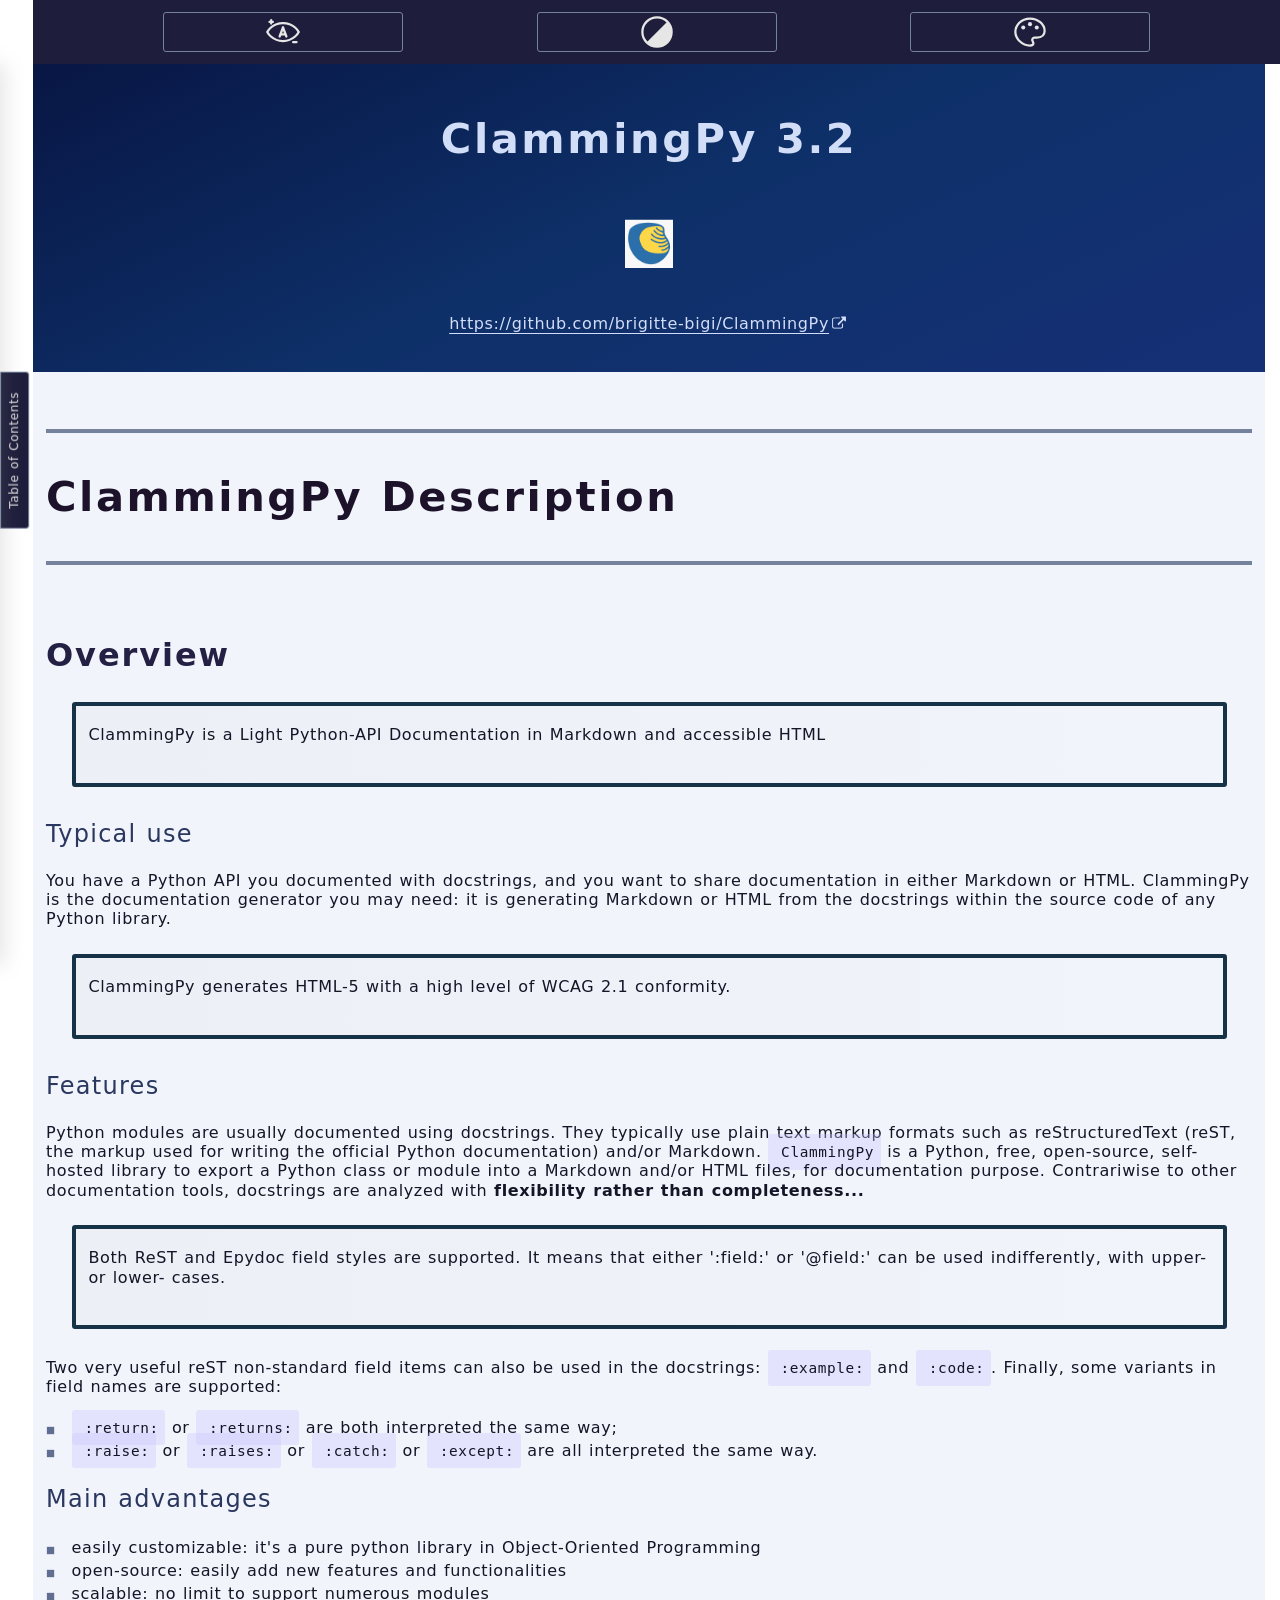
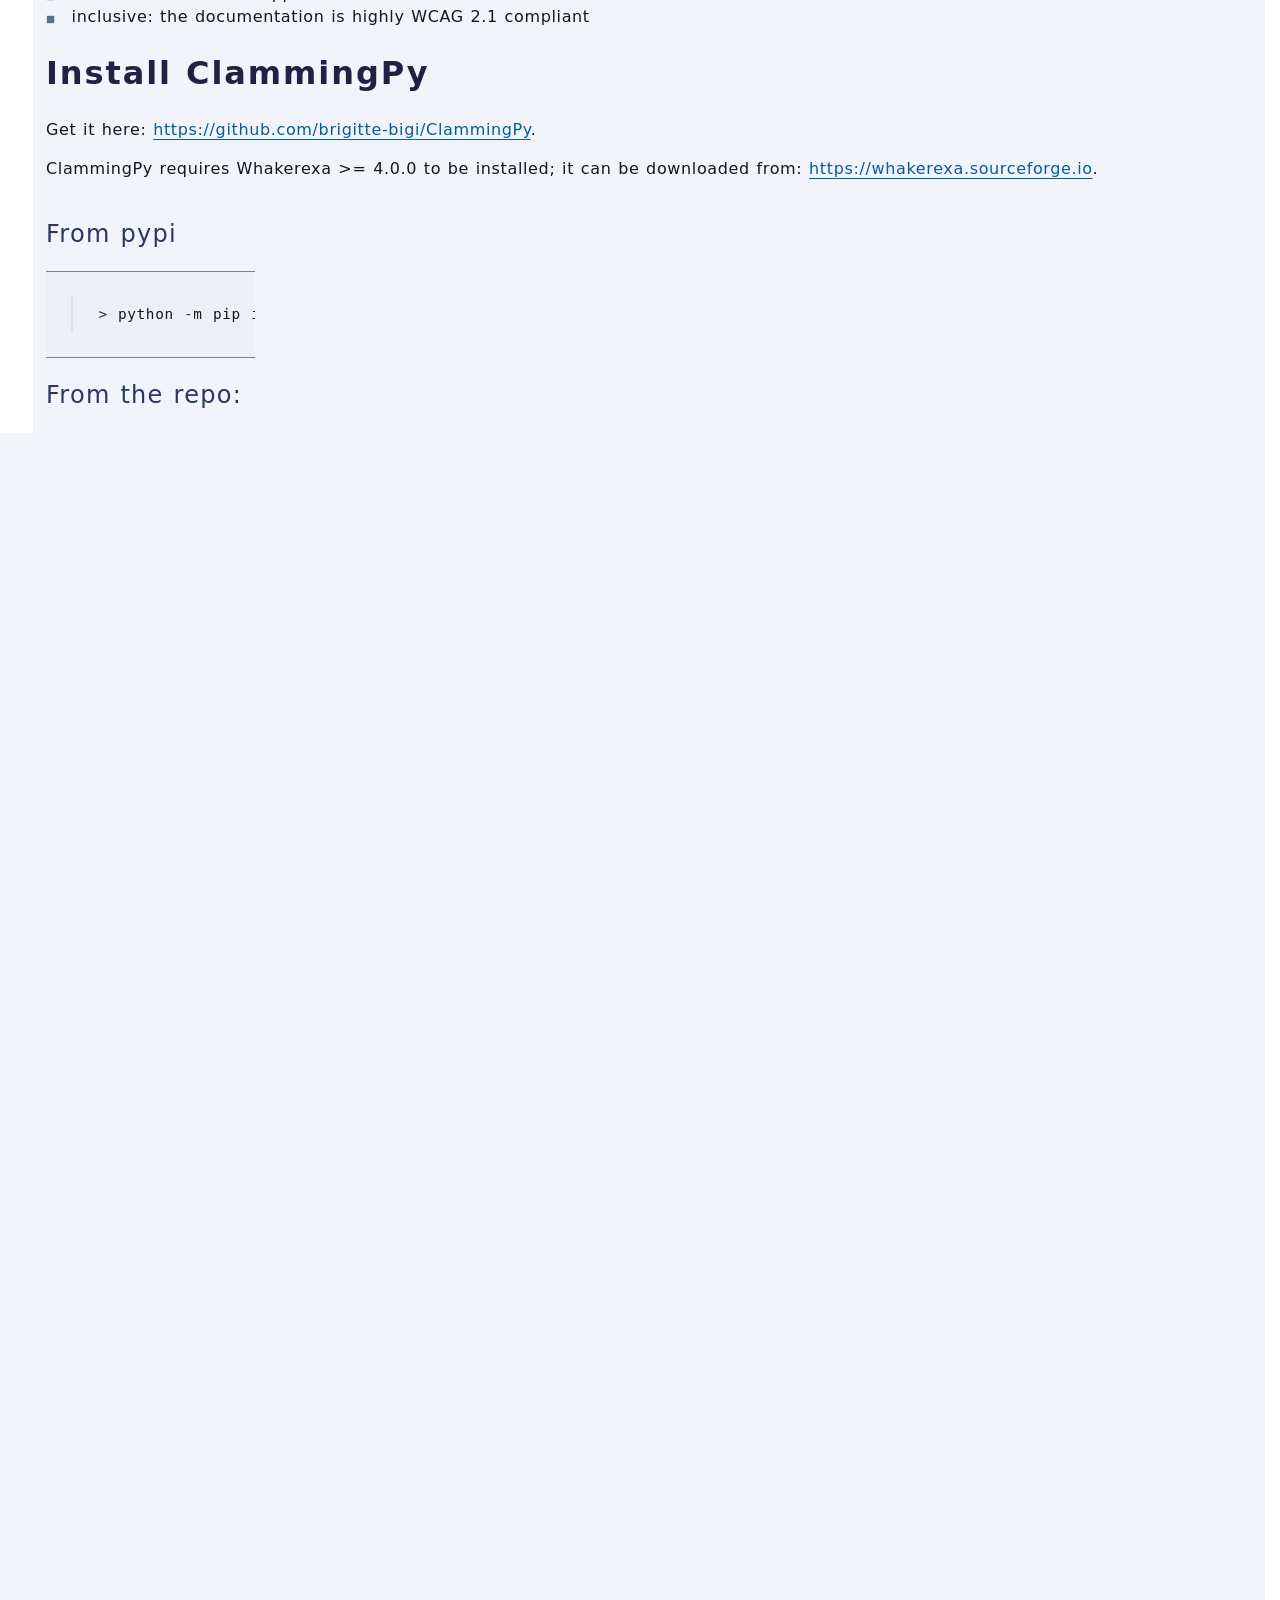
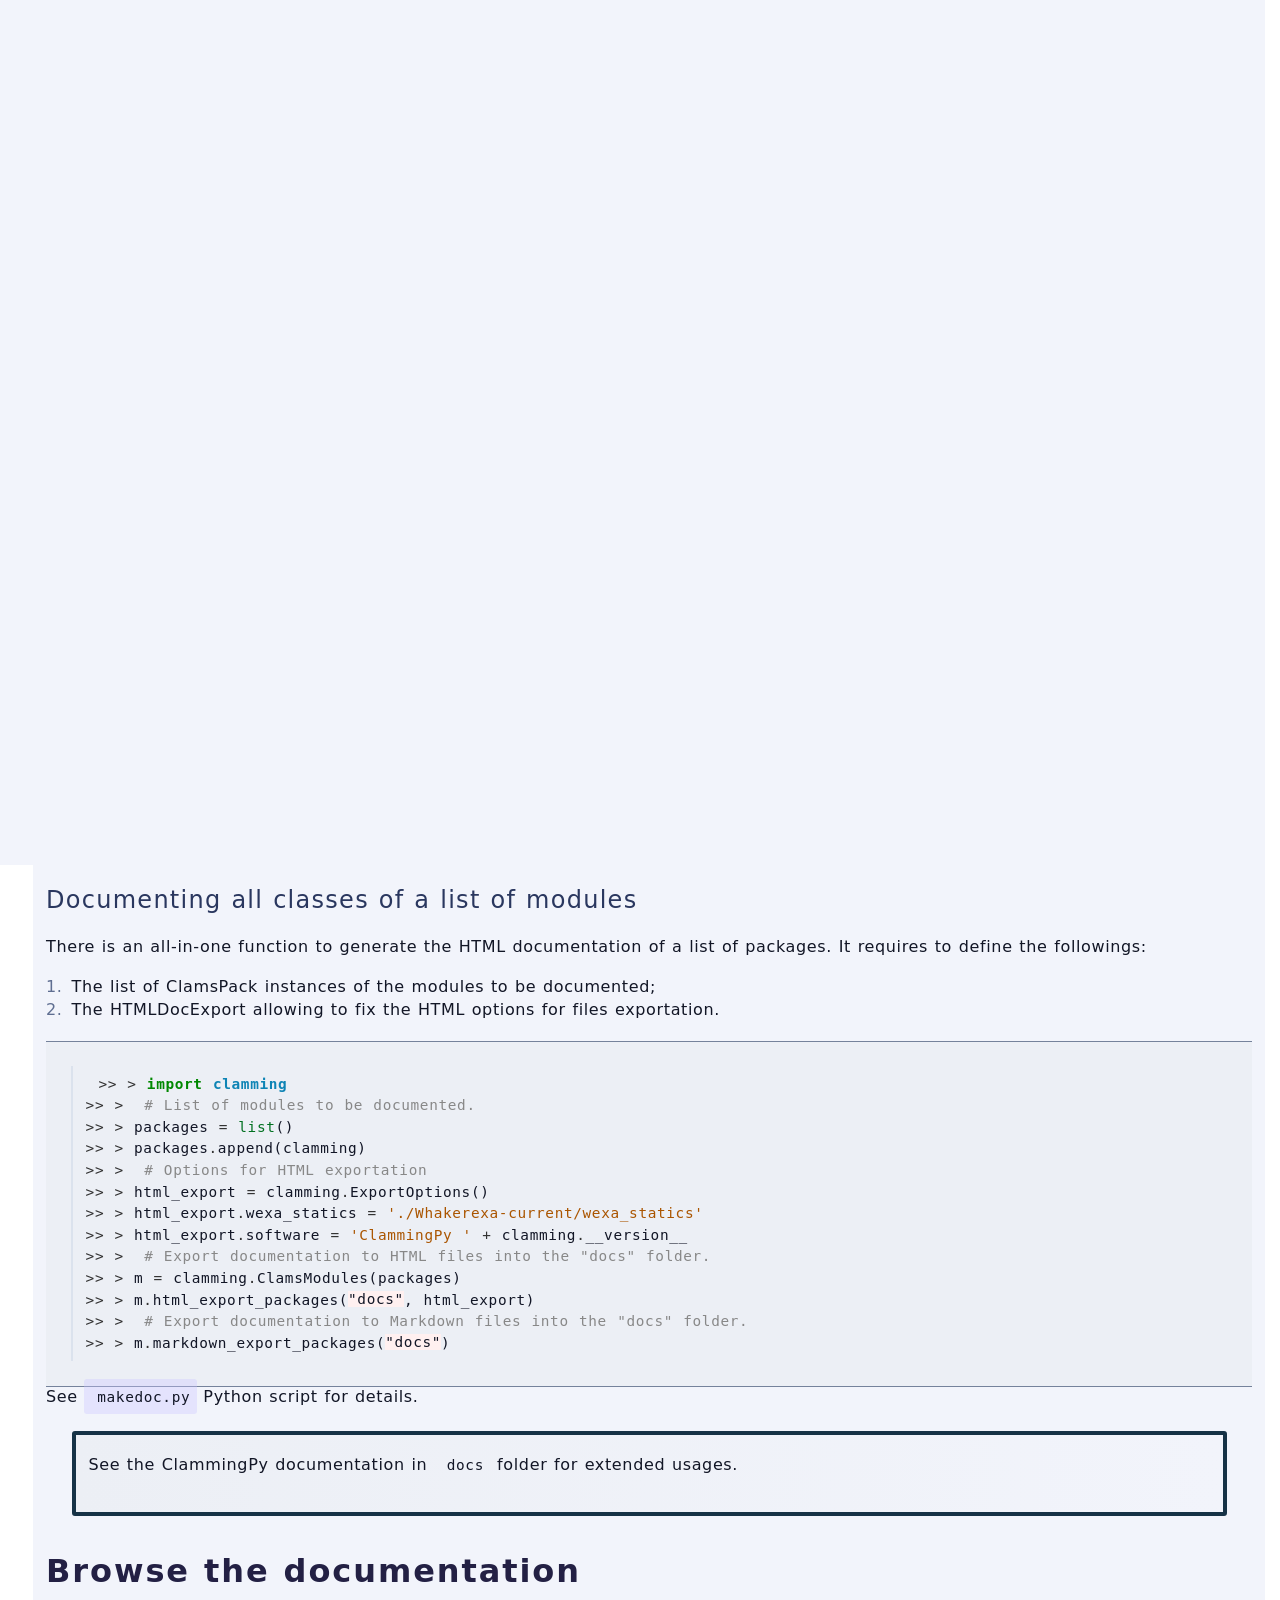
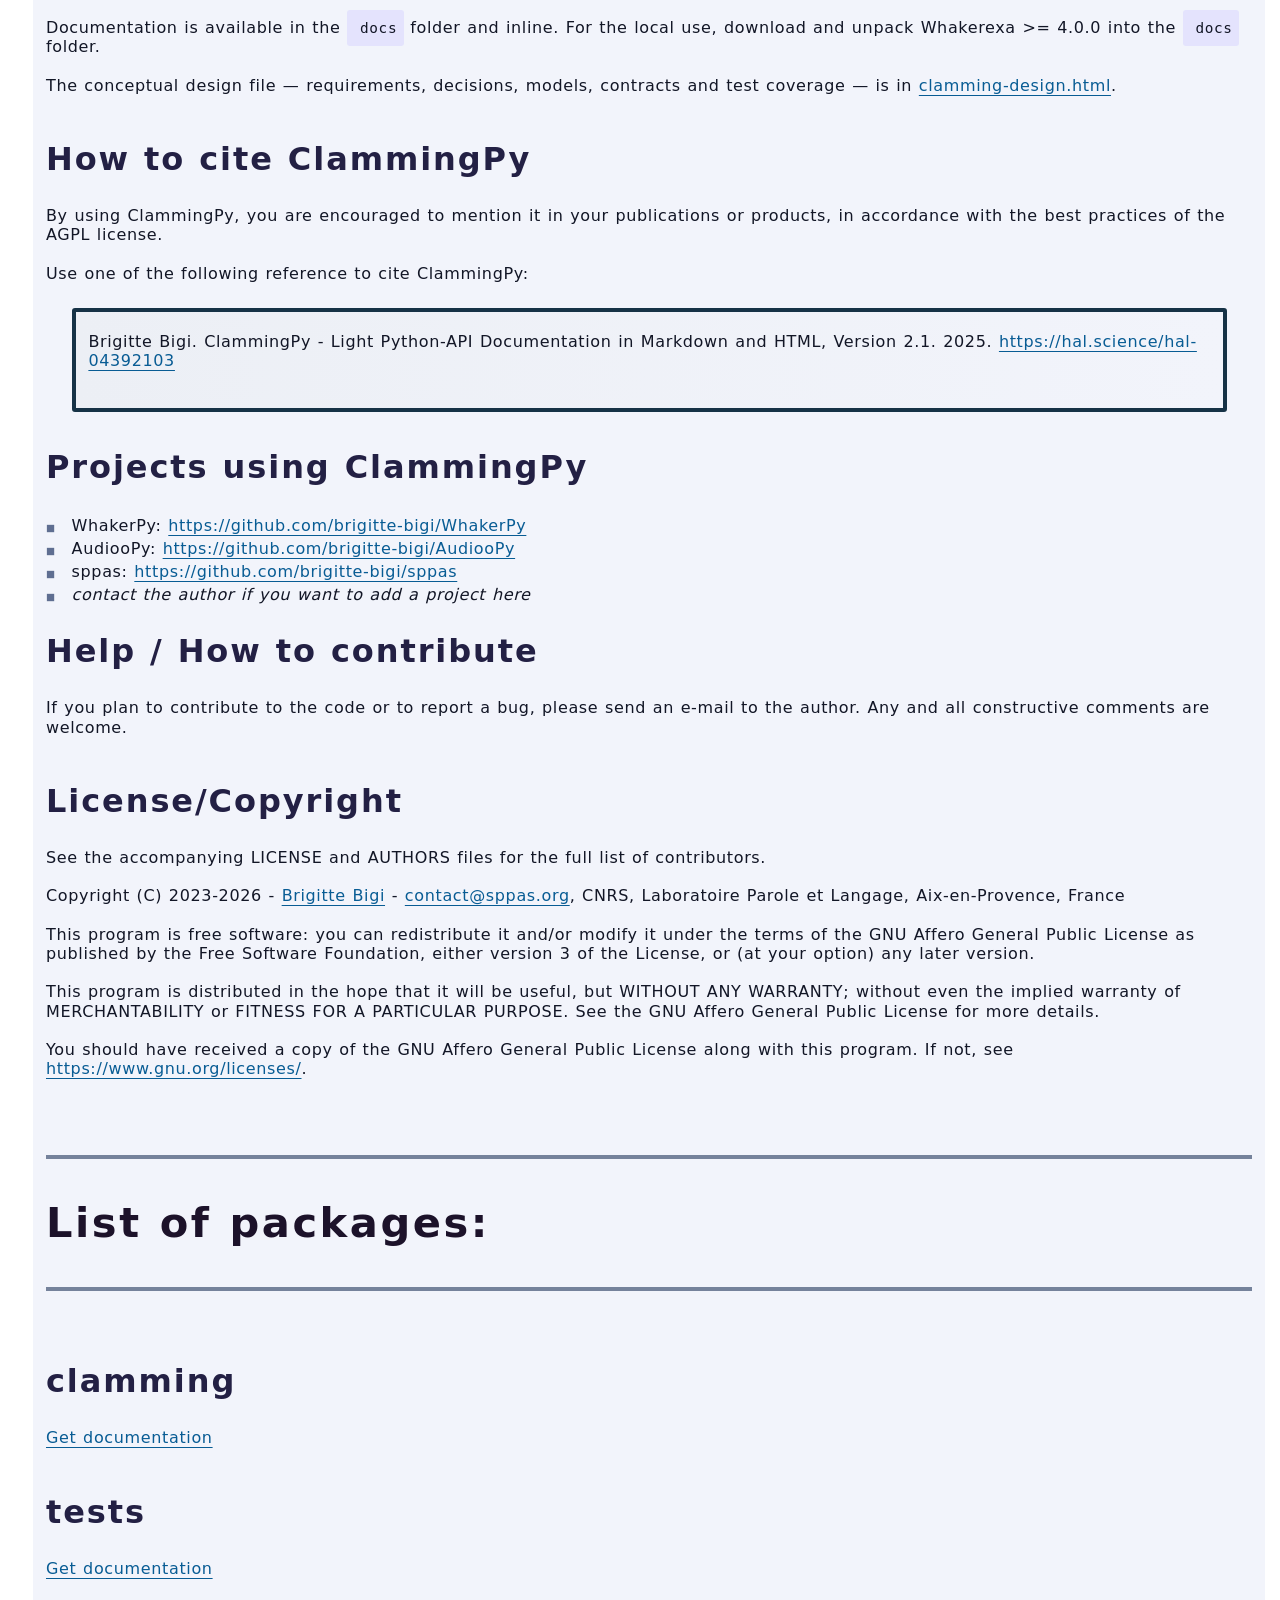
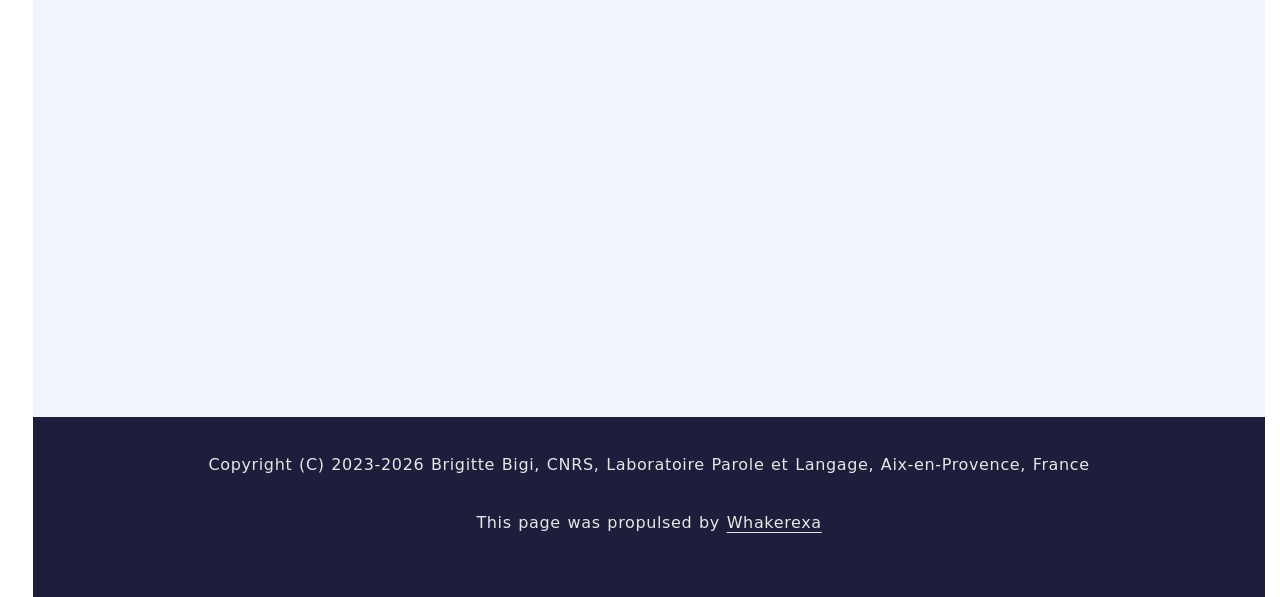
==== commit a9a68910: "Release 3.2" ====
--- a/docs/index.html
+++ b/docs/index.html
@@ -33,7 +33,7 @@
                 <button id="btn-css-theme" class="menuitem print-off" type="button" aria-label="Switch CSS theme" title="Switch CSS theme" onclick="window.themes && window.themes.next()"></button>
             </nav>
         
-    <h1>ClammingPy 3.1</h1>
+    <h1>ClammingPy 3.2</h1>
         <p><img class="small-logo" src="./statics/clamming.png" alt="Software logo"/></p>
         <p><a class="external-link" href="https://github.com/brigitte-bigi/ClammingPy">https://github.com/brigitte-bigi/ClammingPy</a></p>
     </header>
@@ -99,7 +99,7 @@
 
 <p>Get it here: <a href="https://github.com/brigitte-bigi/ClammingPy">https://github.com/brigitte-bigi/ClammingPy</a>.</p>
 
-<p>ClammingPy requires Whakerexa &gt;= 3.0 to be installed; it can be downloaded from: <a href="https://whakerexa.sourceforge.io">https://whakerexa.sourceforge.io</a>.</p>
+<p>ClammingPy requires Whakerexa &gt;= 4.0.0 to be installed; it can be downloaded from: <a href="https://whakerexa.sourceforge.io">https://whakerexa.sourceforge.io</a>.</p>
 
 <h3>From pypi</h3>
 
@@ -207,7 +207,7 @@
 <span class="o">&gt;&gt;</span> <span class="o">&gt;</span> <span class="n">packages</span><span class="o">.</span><span class="n">append</span><span class="p">(</span><span class="n">clamming</span><span class="p">)</span>
 <span class="o">&gt;&gt;</span> <span class="o">&gt;</span>  <span class="c1"># Options for HTML exportation</span>
 <span class="o">&gt;&gt;</span> <span class="o">&gt;</span> <span class="n">html_export</span> <span class="o">=</span> <span class="n">clamming</span><span class="o">.</span><span class="n">ExportOptions</span><span class="p">()</span>
-<span class="o">&gt;&gt;</span> <span class="o">&gt;</span> <span class="n">html_export</span><span class="o">.</span><span class="n">wexa_statics</span> <span class="o">=</span> <span class="s1">&#39;../Whakerexa-3.2/wexa_statics&#39;</span>
+<span class="o">&gt;&gt;</span> <span class="o">&gt;</span> <span class="n">html_export</span><span class="o">.</span><span class="n">wexa_statics</span> <span class="o">=</span> <span class="s1">&#39;./Whakerexa-current/wexa_statics&#39;</span>
 <span class="o">&gt;&gt;</span> <span class="o">&gt;</span> <span class="n">html_export</span><span class="o">.</span><span class="n">software</span> <span class="o">=</span> <span class="s1">&#39;ClammingPy &#39;</span> <span class="o">+</span> <span class="n">clamming</span><span class="o">.</span><span class="n">__version__</span>
 <span class="o">&gt;&gt;</span> <span class="o">&gt;</span>  <span class="c1"># Export documentation to HTML files into the &quot;docs&quot; folder.</span>
 <span class="o">&gt;&gt;</span> <span class="o">&gt;</span> <span class="n">m</span> <span class="o">=</span> <span class="n">clamming</span><span class="o">.</span><span class="n">ClamsModules</span><span class="p">(</span><span class="n">packages</span><span class="p">)</span>
@@ -225,7 +225,7 @@
 <h2>Browse the documentation</h2>
 
 <p>Documentation is available in the <code>docs</code> folder and inline.
-For the local use, download and unpack Whakerexa &gt;= 3.0 into the <code>docs</code> folder.</p>
+For the local use, download and unpack Whakerexa &gt;= 4.0.0 into the <code>docs</code> folder.</p>
 
 <p>The conceptual design file — requirements, decisions, models, contracts and test coverage —
 is in <a href="clamming-design.html">clamming-design.html</a>.</p>
@@ -260,7 +260,7 @@
 
 <p>See the accompanying LICENSE and AUTHORS files for the full list of contributors.</p>
 
-<p>Copyright (C) 2023-2026 - <a href="https://sppas.org/bigi/">Brigitte Bigi</a> - <a href="&#109;&#97;&#x69;&#x6c;&#116;&#x6f;&#58;&#99;&#x6f;&#x6e;&#116;&#97;&#99;&#x74;&#64;&#x73;&#x70;&#x70;&#x61;&#x73;&#x2e;&#x6f;&#114;&#103;">&#99;&#x6f;&#x6e;&#116;&#97;&#99;&#x74;&#64;&#x73;&#x70;&#x70;&#x61;&#x73;&#x2e;&#x6f;&#114;&#103;</a>, CNRS,
+<p>Copyright (C) 2023-2026 - <a href="https://sppas.org/bigi/">Brigitte Bigi</a> - <a href="m&#97;&#105;&#x6c;&#116;&#111;&#58;c&#x6f;&#x6e;&#116;&#x61;&#99;&#x74;&#64;&#x73;&#x70;&#x70;&#97;&#115;&#46;&#x6f;&#x72;&#103;">c&#x6f;&#x6e;&#116;&#x61;&#99;&#x74;&#64;&#x73;&#x70;&#x70;&#97;&#115;&#46;&#x6f;&#x72;&#103;</a>, CNRS,
 Laboratoire Parole et Langage, Aix-en-Provence, France</p>
 
 <p>This program is free software: you can redistribute it and/or modify
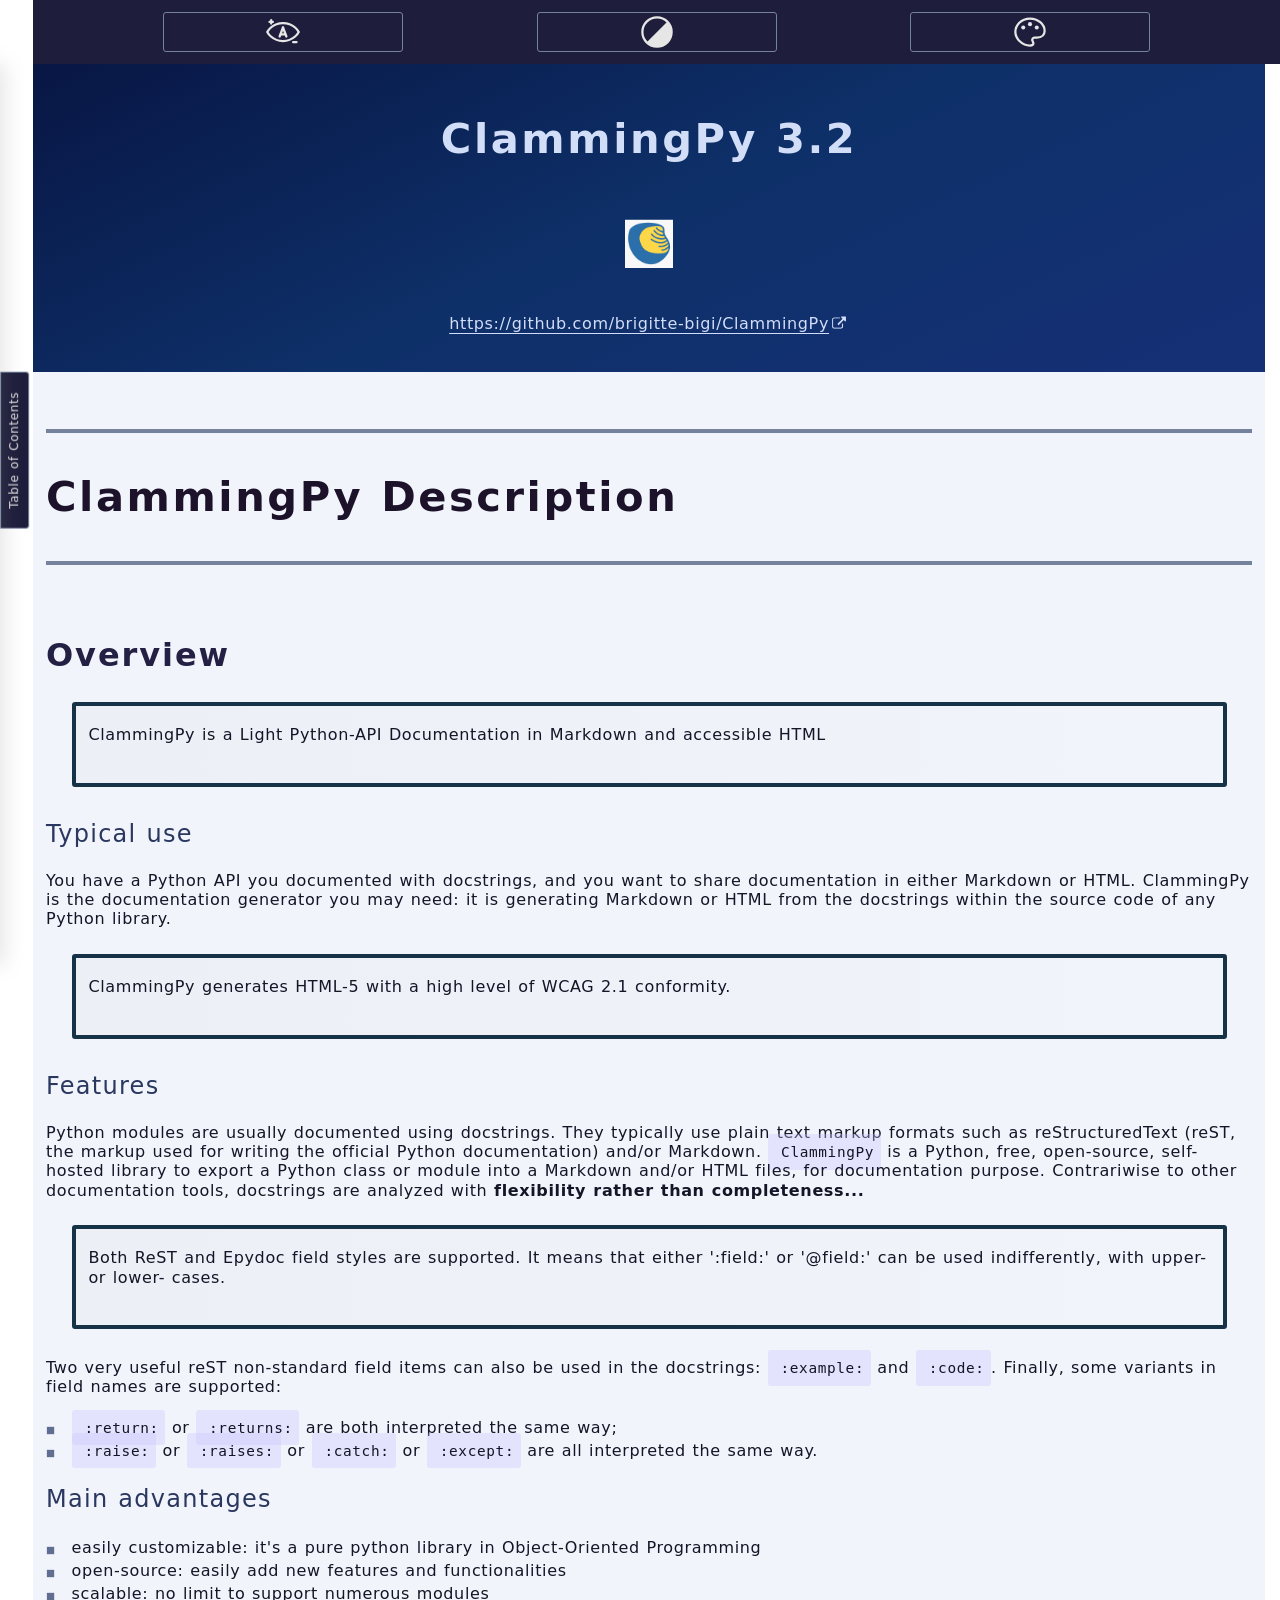
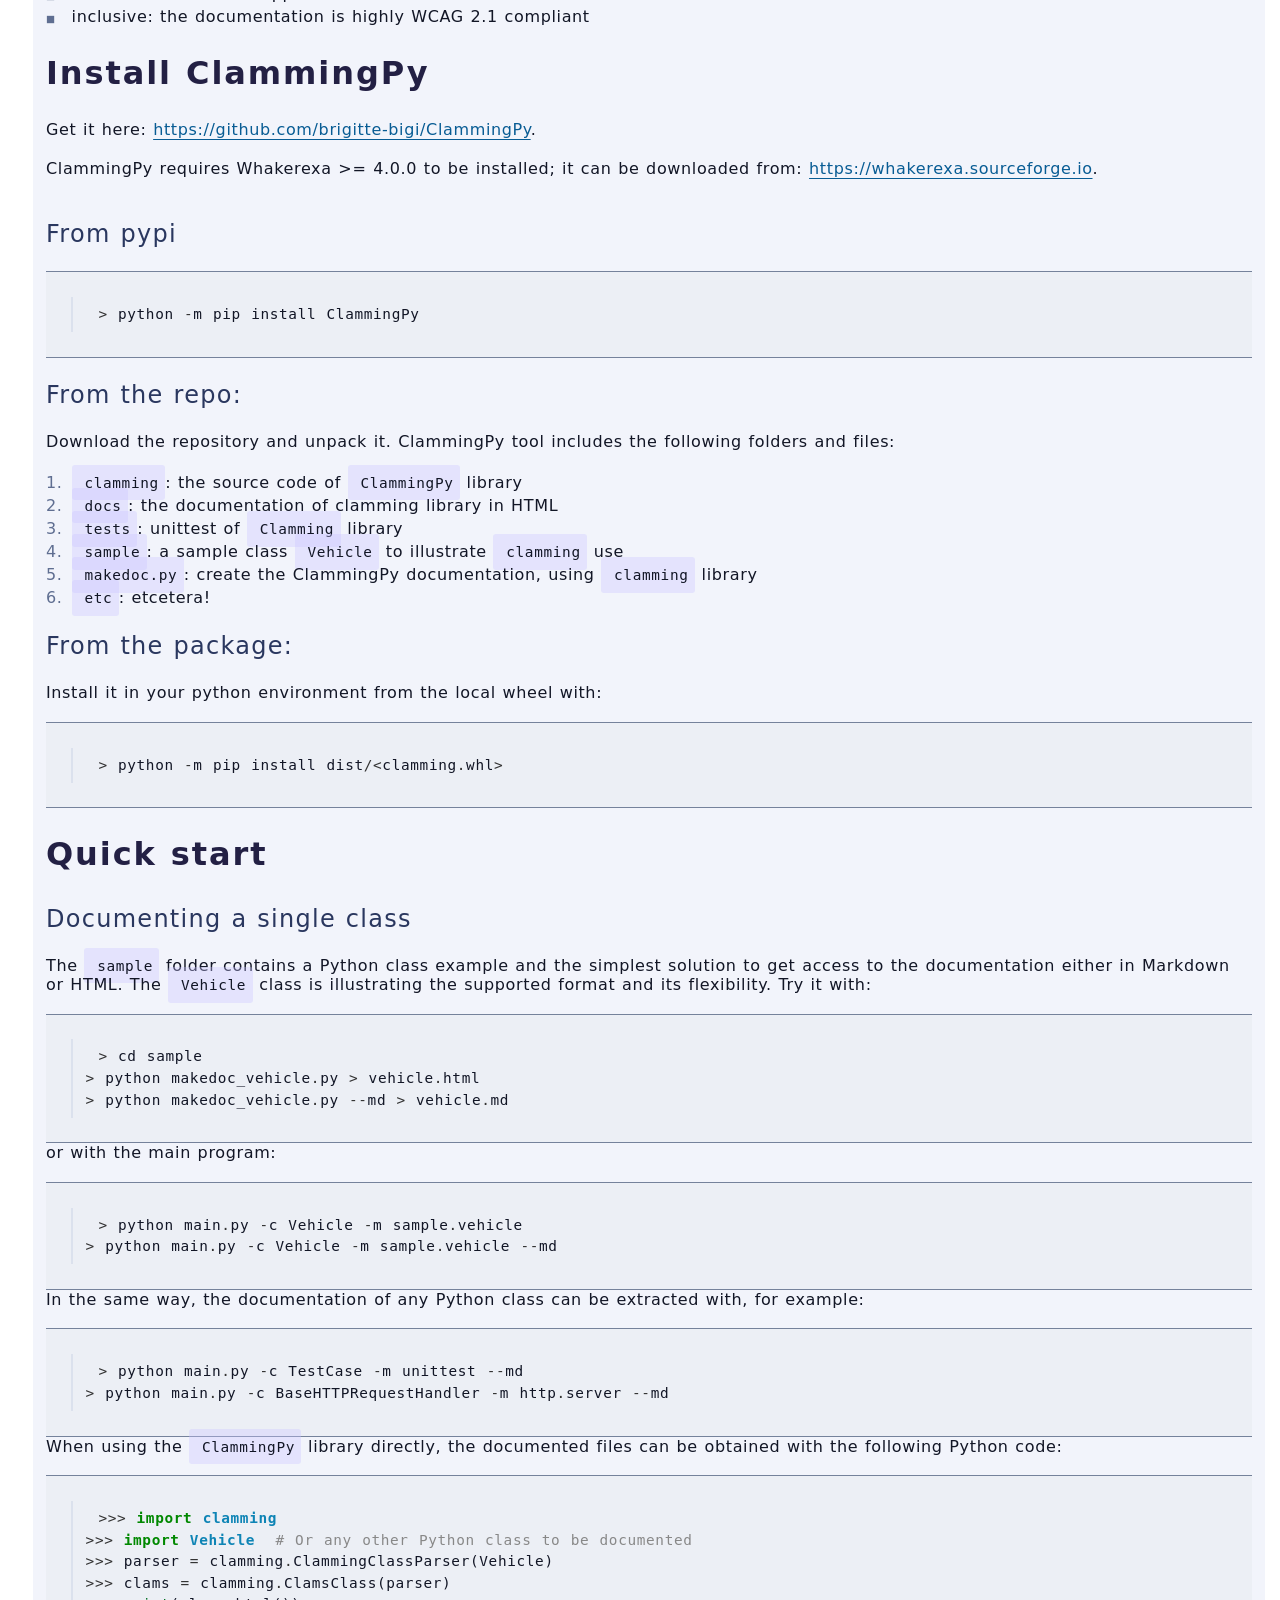
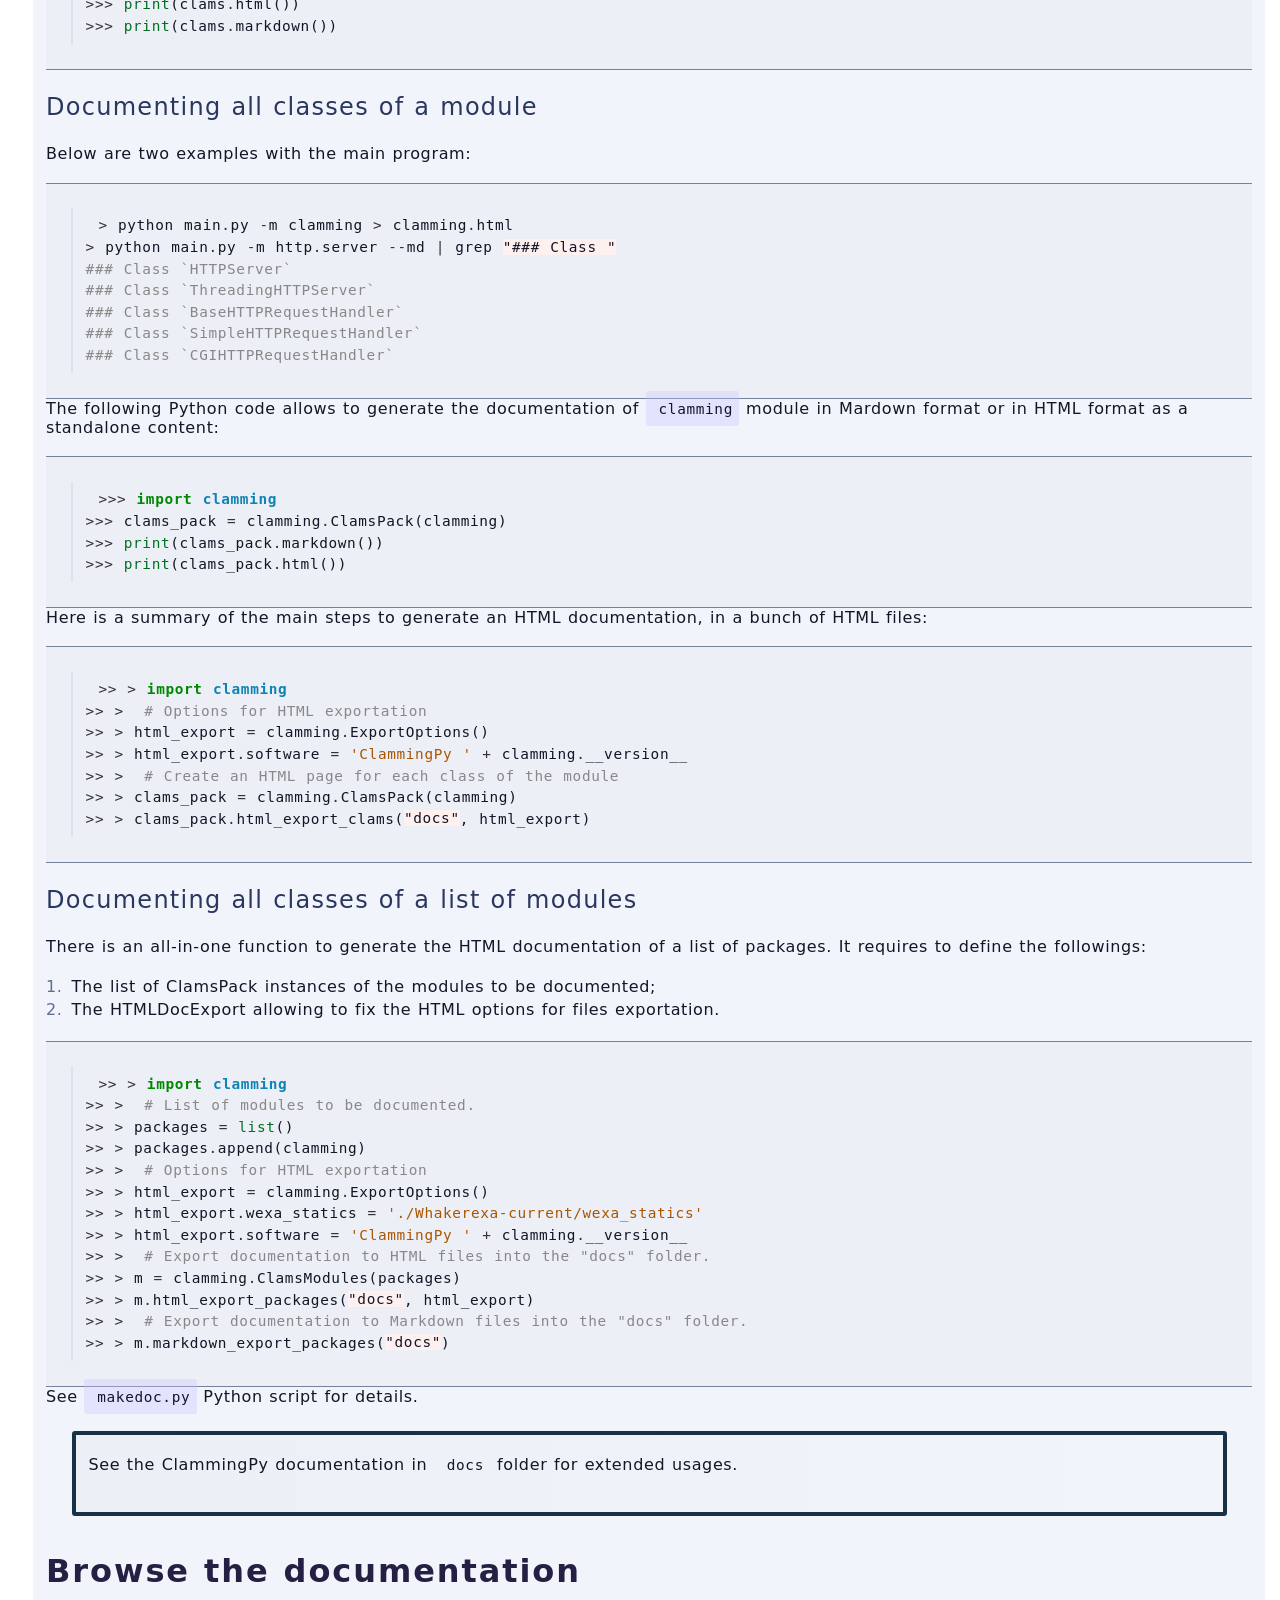
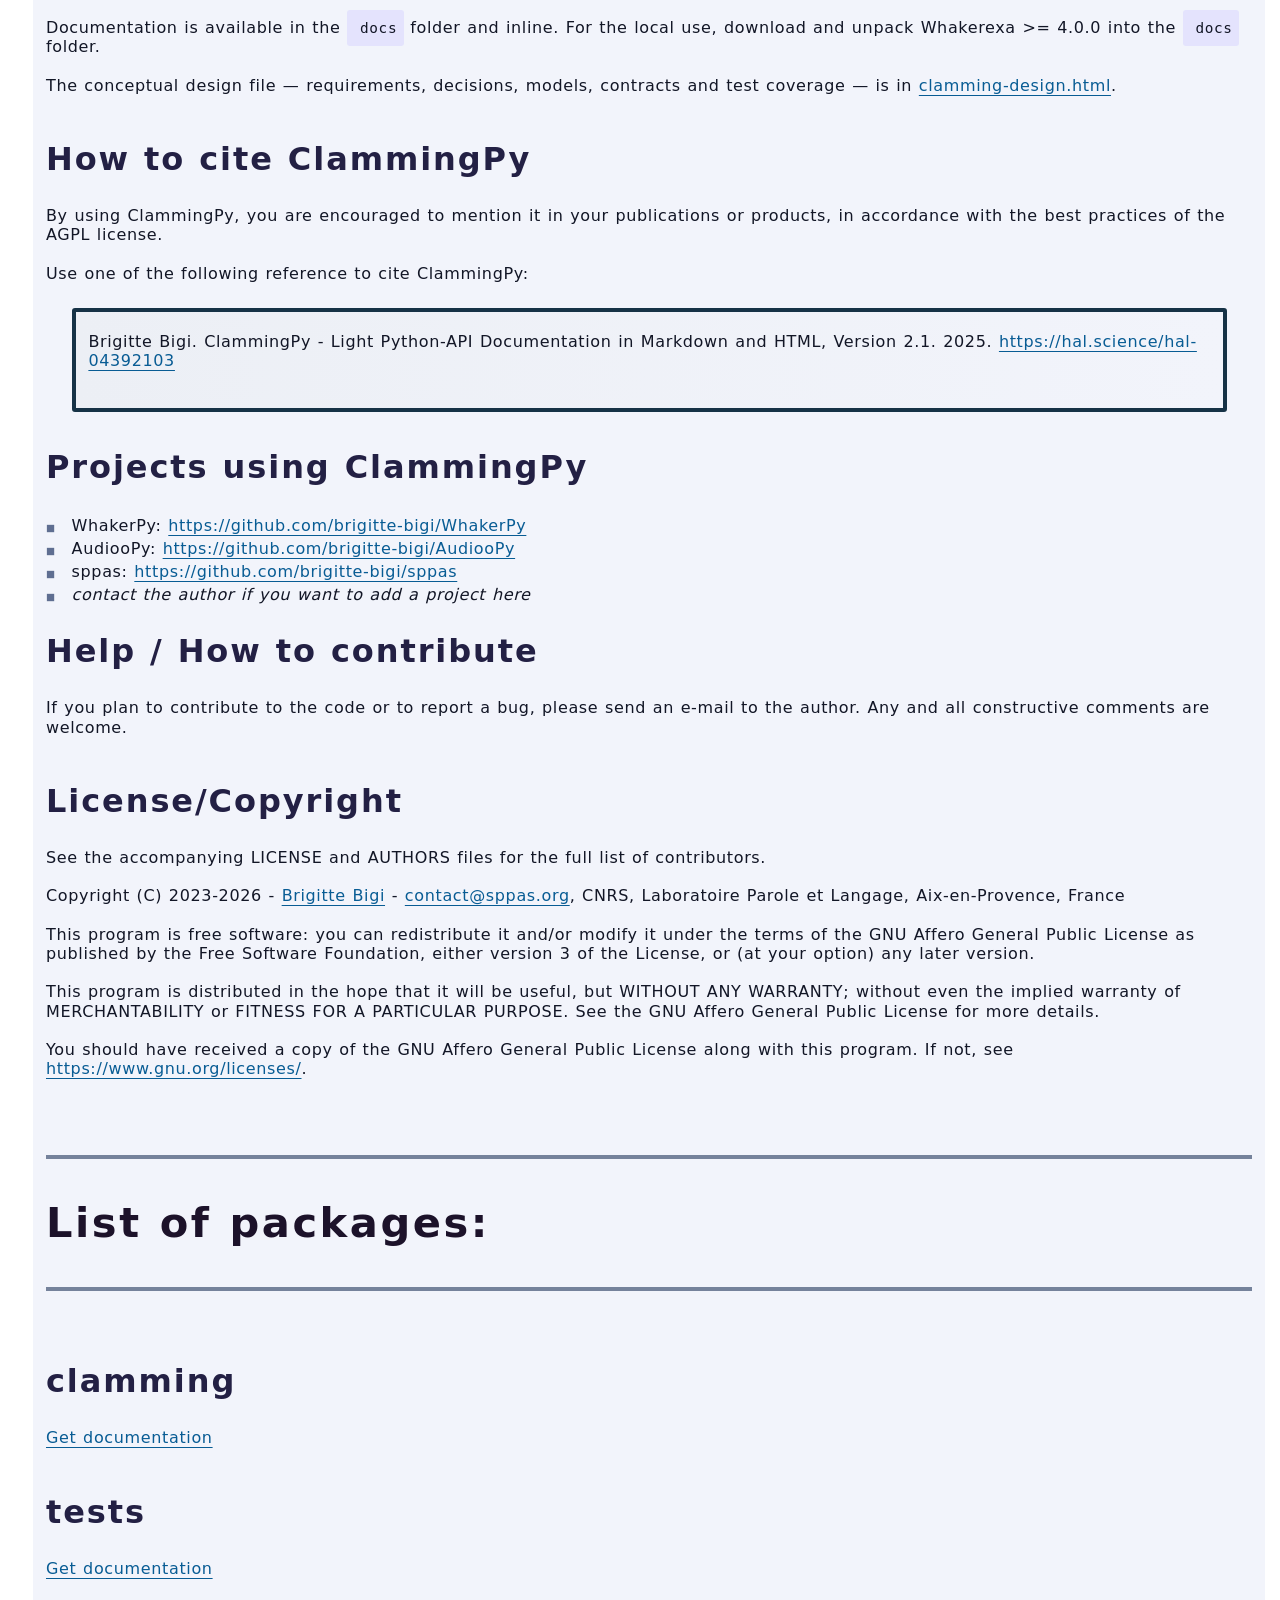
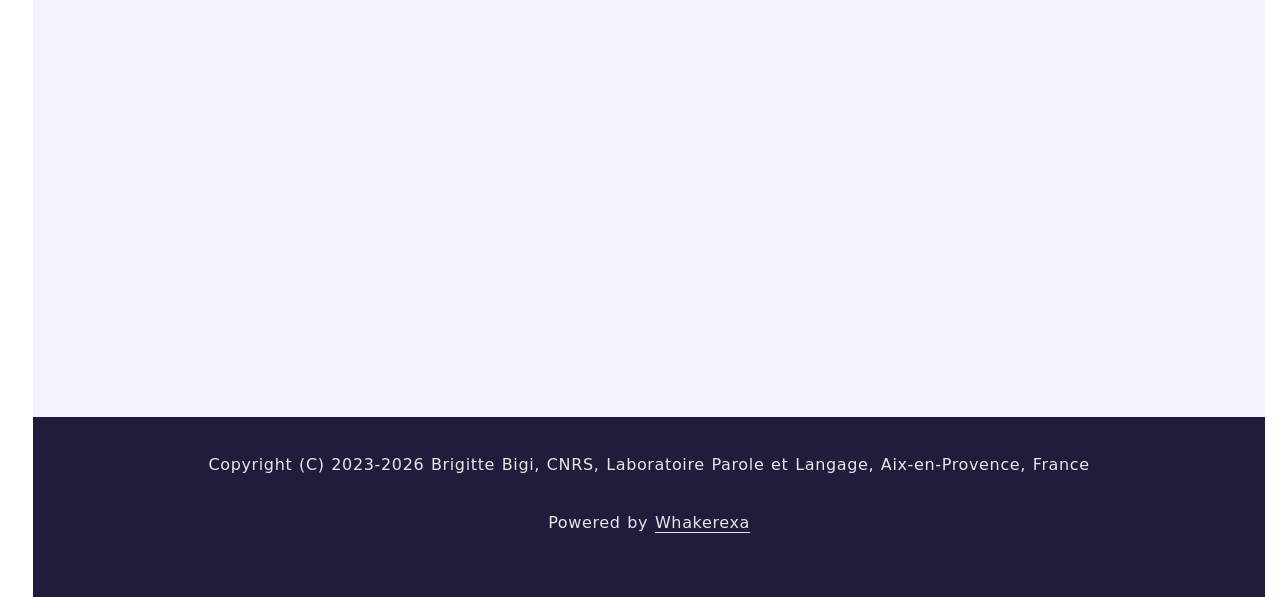
==== commit 6a2bc28b: "Regenerated doc" ====
--- a/docs/index.html
+++ b/docs/index.html
@@ -164,7 +164,7 @@
 <p>Below are two examples with the main program:</p>
 
 <div class="highlight"><pre><span></span><code><span class="o">&gt;</span> <span class="n">python</span> <span class="n">main</span><span class="o">.</span><span class="n">py</span> <span class="o">-</span><span class="n">m</span> <span class="n">clamming</span> <span class="o">&gt;</span> <span class="n">clamming</span><span class="o">.</span><span class="n">html</span>
-<span class="o">&gt;</span> <span class="n">python</span> <span class="n">main</span><span class="o">.</span><span class="n">py</span> <span class="o">-</span><span class="n">m</span> <span class="n">http</span><span class="o">.</span><span class="n">server</span> <span class="o">--</span><span class="n">md</span> <span class="o">|</span> <span class="n">grep</span> <span class="s2">&quot;### Class &quot;</span>
+<span class="o">&gt;</span> <span class="n">python</span> <span class="n">main</span><span class="o">.</span><span class="n">py</span> <span class="o">-</span><span class="n">m</span> <span class="n">http</span><span class="o">.</span><span class="n">server</span> <span class="o">--</span><span class="n">md</span> <span class="o">|</span> <span class="n">grep</span> <span class="s2">"### Class "</span>
 <span class="c1">### Class `HTTPServer`</span>
 <span class="c1">### Class `ThreadingHTTPServer`</span>
 <span class="c1">### Class `BaseHTTPRequestHandler`</span>
@@ -186,10 +186,10 @@
 <div class="highlight"><pre><span></span><code><span class="o">&gt;&gt;</span> <span class="o">&gt;</span> <span class="kn">import</span><span class="w"> </span><span class="nn">clamming</span>
 <span class="o">&gt;&gt;</span> <span class="o">&gt;</span>  <span class="c1"># Options for HTML exportation</span>
 <span class="o">&gt;&gt;</span> <span class="o">&gt;</span> <span class="n">html_export</span> <span class="o">=</span> <span class="n">clamming</span><span class="o">.</span><span class="n">ExportOptions</span><span class="p">()</span>
-<span class="o">&gt;&gt;</span> <span class="o">&gt;</span> <span class="n">html_export</span><span class="o">.</span><span class="n">software</span> <span class="o">=</span> <span class="s1">&#39;ClammingPy &#39;</span> <span class="o">+</span> <span class="n">clamming</span><span class="o">.</span><span class="n">__version__</span>
+<span class="o">&gt;&gt;</span> <span class="o">&gt;</span> <span class="n">html_export</span><span class="o">.</span><span class="n">software</span> <span class="o">=</span> <span class="s1">'ClammingPy '</span> <span class="o">+</span> <span class="n">clamming</span><span class="o">.</span><span class="n">__version__</span>
 <span class="o">&gt;&gt;</span> <span class="o">&gt;</span>  <span class="c1"># Create an HTML page for each class of the module</span>
 <span class="o">&gt;&gt;</span> <span class="o">&gt;</span> <span class="n">clams_pack</span> <span class="o">=</span> <span class="n">clamming</span><span class="o">.</span><span class="n">ClamsPack</span><span class="p">(</span><span class="n">clamming</span><span class="p">)</span>
-<span class="o">&gt;&gt;</span> <span class="o">&gt;</span> <span class="n">clams_pack</span><span class="o">.</span><span class="n">html_export_clams</span><span class="p">(</span><span class="s2">&quot;docs&quot;</span><span class="p">,</span> <span class="n">html_export</span><span class="p">)</span>
+<span class="o">&gt;&gt;</span> <span class="o">&gt;</span> <span class="n">clams_pack</span><span class="o">.</span><span class="n">html_export_clams</span><span class="p">(</span><span class="s2">"docs"</span><span class="p">,</span> <span class="n">html_export</span><span class="p">)</span>
 </code></pre></div>
 
 <h3>Documenting all classes of a list of modules</h3>
@@ -207,13 +207,13 @@
 <span class="o">&gt;&gt;</span> <span class="o">&gt;</span> <span class="n">packages</span><span class="o">.</span><span class="n">append</span><span class="p">(</span><span class="n">clamming</span><span class="p">)</span>
 <span class="o">&gt;&gt;</span> <span class="o">&gt;</span>  <span class="c1"># Options for HTML exportation</span>
 <span class="o">&gt;&gt;</span> <span class="o">&gt;</span> <span class="n">html_export</span> <span class="o">=</span> <span class="n">clamming</span><span class="o">.</span><span class="n">ExportOptions</span><span class="p">()</span>
-<span class="o">&gt;&gt;</span> <span class="o">&gt;</span> <span class="n">html_export</span><span class="o">.</span><span class="n">wexa_statics</span> <span class="o">=</span> <span class="s1">&#39;./Whakerexa-current/wexa_statics&#39;</span>
-<span class="o">&gt;&gt;</span> <span class="o">&gt;</span> <span class="n">html_export</span><span class="o">.</span><span class="n">software</span> <span class="o">=</span> <span class="s1">&#39;ClammingPy &#39;</span> <span class="o">+</span> <span class="n">clamming</span><span class="o">.</span><span class="n">__version__</span>
-<span class="o">&gt;&gt;</span> <span class="o">&gt;</span>  <span class="c1"># Export documentation to HTML files into the &quot;docs&quot; folder.</span>
+<span class="o">&gt;&gt;</span> <span class="o">&gt;</span> <span class="n">html_export</span><span class="o">.</span><span class="n">wexa_statics</span> <span class="o">=</span> <span class="s1">'./Whakerexa-current/wexa_statics'</span>
+<span class="o">&gt;&gt;</span> <span class="o">&gt;</span> <span class="n">html_export</span><span class="o">.</span><span class="n">software</span> <span class="o">=</span> <span class="s1">'ClammingPy '</span> <span class="o">+</span> <span class="n">clamming</span><span class="o">.</span><span class="n">__version__</span>
+<span class="o">&gt;&gt;</span> <span class="o">&gt;</span>  <span class="c1"># Export documentation to HTML files into the "docs" folder.</span>
 <span class="o">&gt;&gt;</span> <span class="o">&gt;</span> <span class="n">m</span> <span class="o">=</span> <span class="n">clamming</span><span class="o">.</span><span class="n">ClamsModules</span><span class="p">(</span><span class="n">packages</span><span class="p">)</span>
-<span class="o">&gt;&gt;</span> <span class="o">&gt;</span> <span class="n">m</span><span class="o">.</span><span class="n">html_export_packages</span><span class="p">(</span><span class="s2">&quot;docs&quot;</span><span class="p">,</span> <span class="n">html_export</span><span class="p">)</span>
-<span class="o">&gt;&gt;</span> <span class="o">&gt;</span>  <span class="c1"># Export documentation to Markdown files into the &quot;docs&quot; folder.</span>
-<span class="o">&gt;&gt;</span> <span class="o">&gt;</span> <span class="n">m</span><span class="o">.</span><span class="n">markdown_export_packages</span><span class="p">(</span><span class="s2">&quot;docs&quot;</span><span class="p">)</span>
+<span class="o">&gt;&gt;</span> <span class="o">&gt;</span> <span class="n">m</span><span class="o">.</span><span class="n">html_export_packages</span><span class="p">(</span><span class="s2">"docs"</span><span class="p">,</span> <span class="n">html_export</span><span class="p">)</span>
+<span class="o">&gt;&gt;</span> <span class="o">&gt;</span>  <span class="c1"># Export documentation to Markdown files into the "docs" folder.</span>
+<span class="o">&gt;&gt;</span> <span class="o">&gt;</span> <span class="n">m</span><span class="o">.</span><span class="n">markdown_export_packages</span><span class="p">(</span><span class="s2">"docs"</span><span class="p">)</span>
 </code></pre></div>
 
 <p>See <code>makedoc.py</code> Python script for details.</p>
@@ -260,7 +260,7 @@
 
 <p>See the accompanying LICENSE and AUTHORS files for the full list of contributors.</p>
 
-<p>Copyright (C) 2023-2026 - <a href="https://sppas.org/bigi/">Brigitte Bigi</a> - <a href="m&#97;&#105;&#x6c;&#116;&#111;&#58;c&#x6f;&#x6e;&#116;&#x61;&#99;&#x74;&#64;&#x73;&#x70;&#x70;&#97;&#115;&#46;&#x6f;&#x72;&#103;">c&#x6f;&#x6e;&#116;&#x61;&#99;&#x74;&#64;&#x73;&#x70;&#x70;&#97;&#115;&#46;&#x6f;&#x72;&#103;</a>, CNRS,
+<p>Copyright (C) 2023-2026 - <a href="https://sppas.org/bigi/">Brigitte Bigi</a> - <a href="&#109;&#x61;&#x69;&#x6c;&#x74;&#x6f;&#x3a;&#x63;&#111;&#x6e;&#x74;&#97;c&#x74;&#64;&#115;&#x70;&#112;&#x61;&#x73;&#x2e;&#111;r&#x67;">&#x63;&#111;&#x6e;&#x74;&#97;c&#x74;&#64;&#115;&#x70;&#112;&#x61;&#x73;&#x2e;&#111;r&#x67;</a>, CNRS,
 Laboratoire Parole et Langage, Aix-en-Provence, France</p>
 
 <p>This program is free software: you can redistribute it and/or modify
@@ -287,7 +287,7 @@
     
             <footer>
                 <p class="copyright">Copyright (C) 2023-2026 Brigitte Bigi, CNRS, Laboratoire Parole et Langage, Aix-en-Provence, France</p>
-                <p class="copyright">This page was propulsed by <a href="">Whakerexa</a></p>
+                <p class="copyright">Powered by <a href="https://brigitte-bigi.github.io/Whakerexa/">Whakerexa</a></p>
             </footer>
         
     
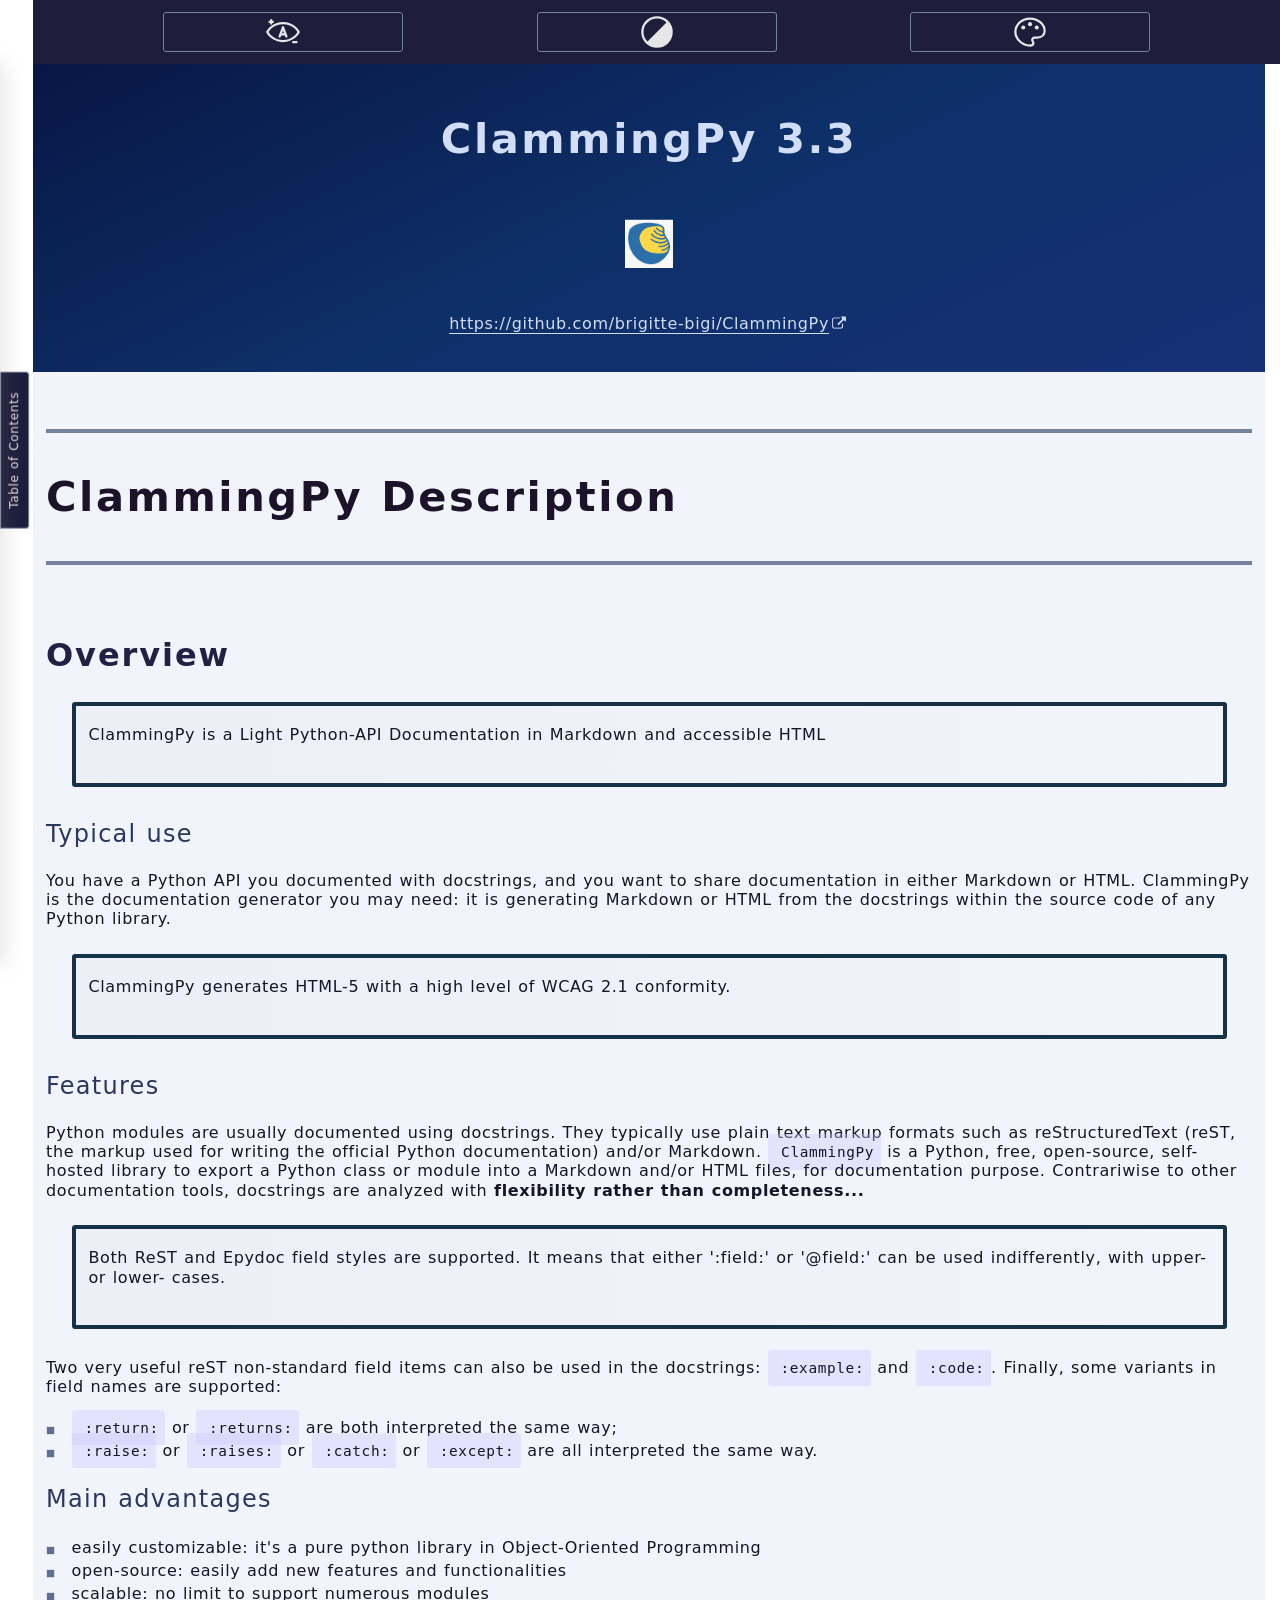
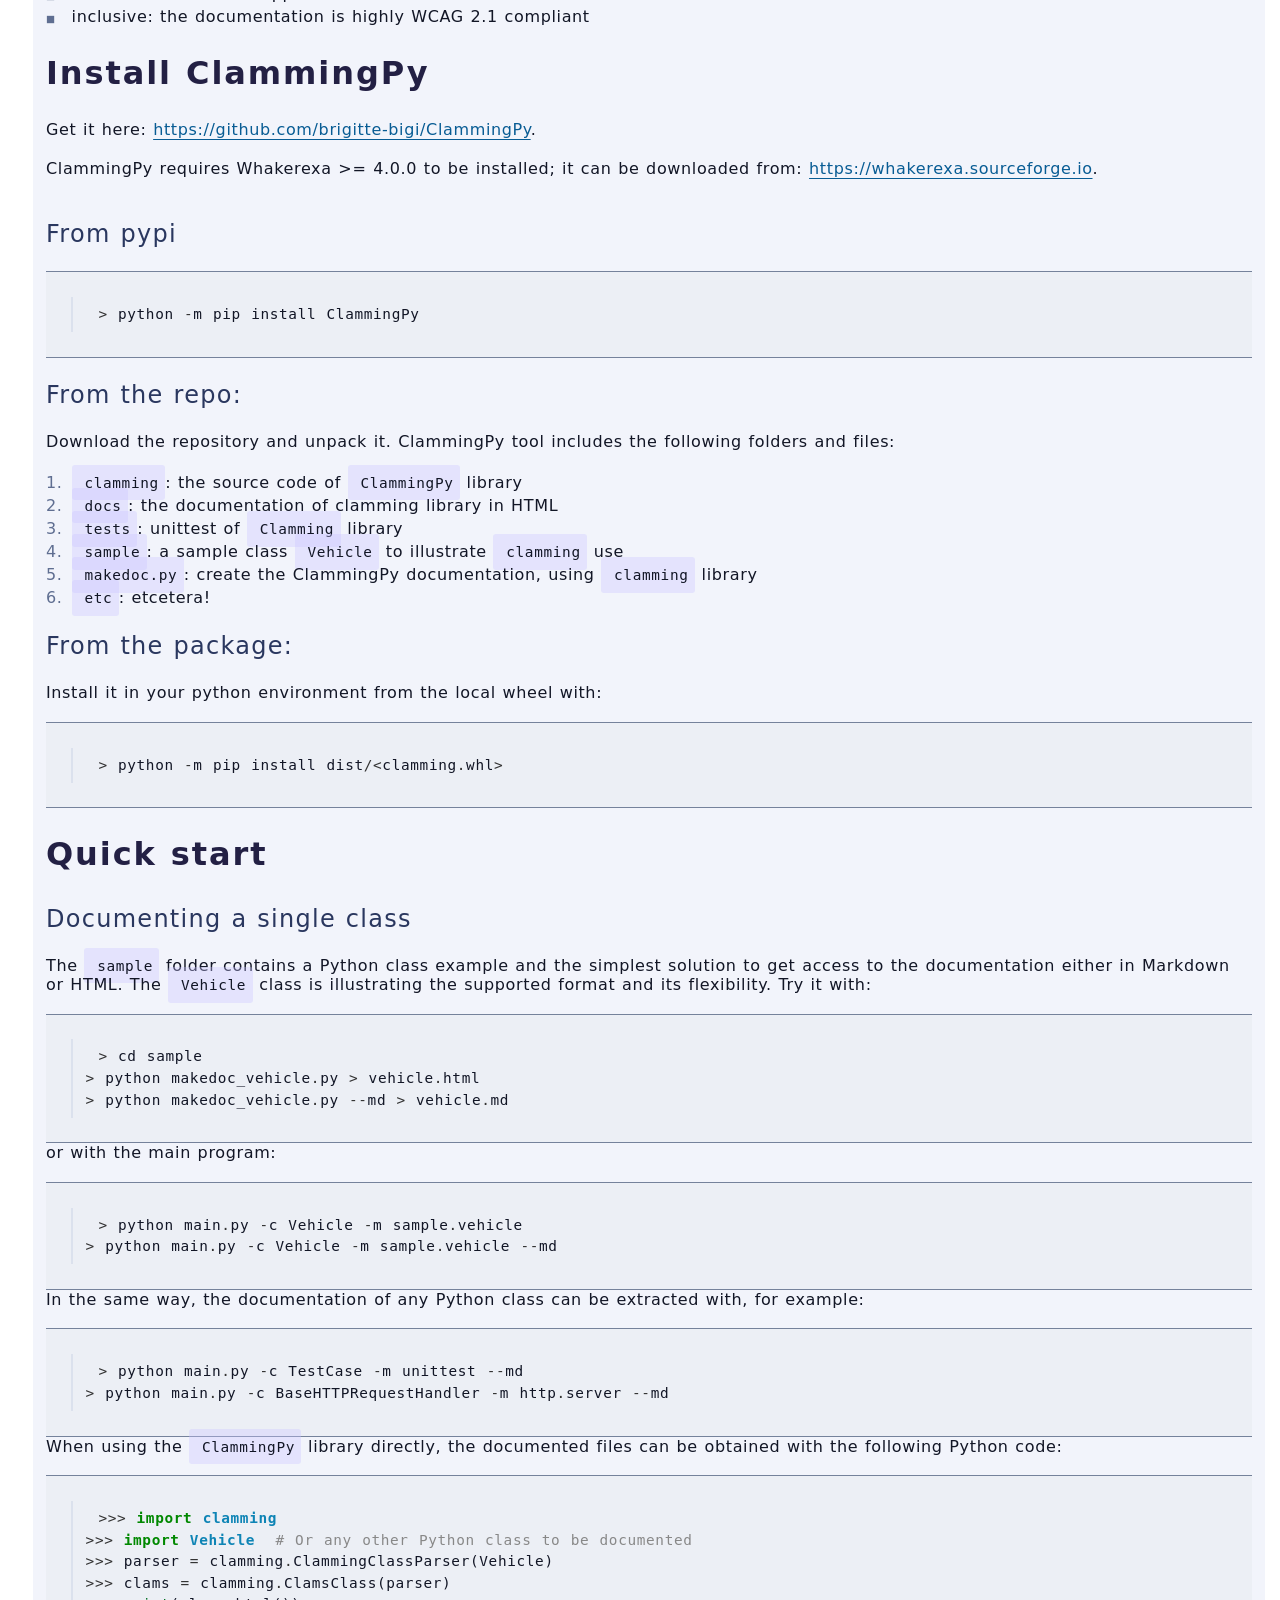
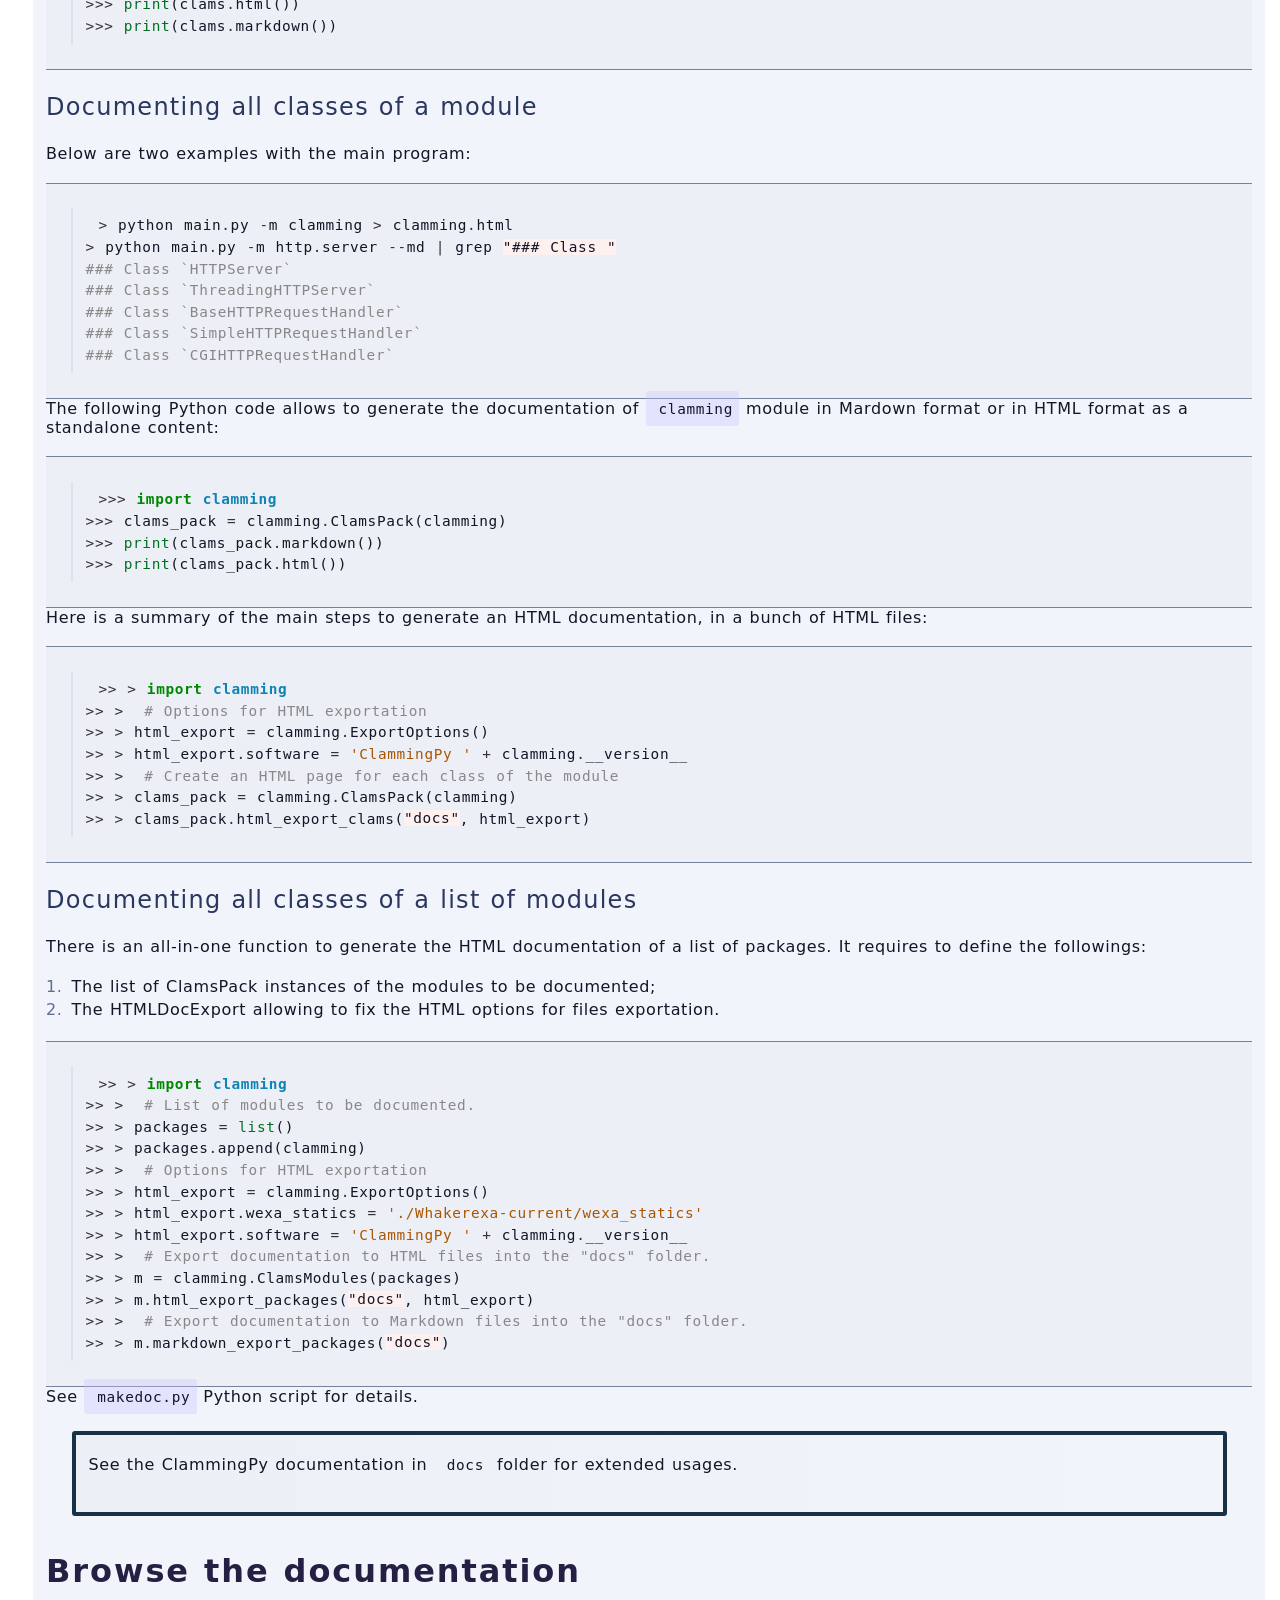
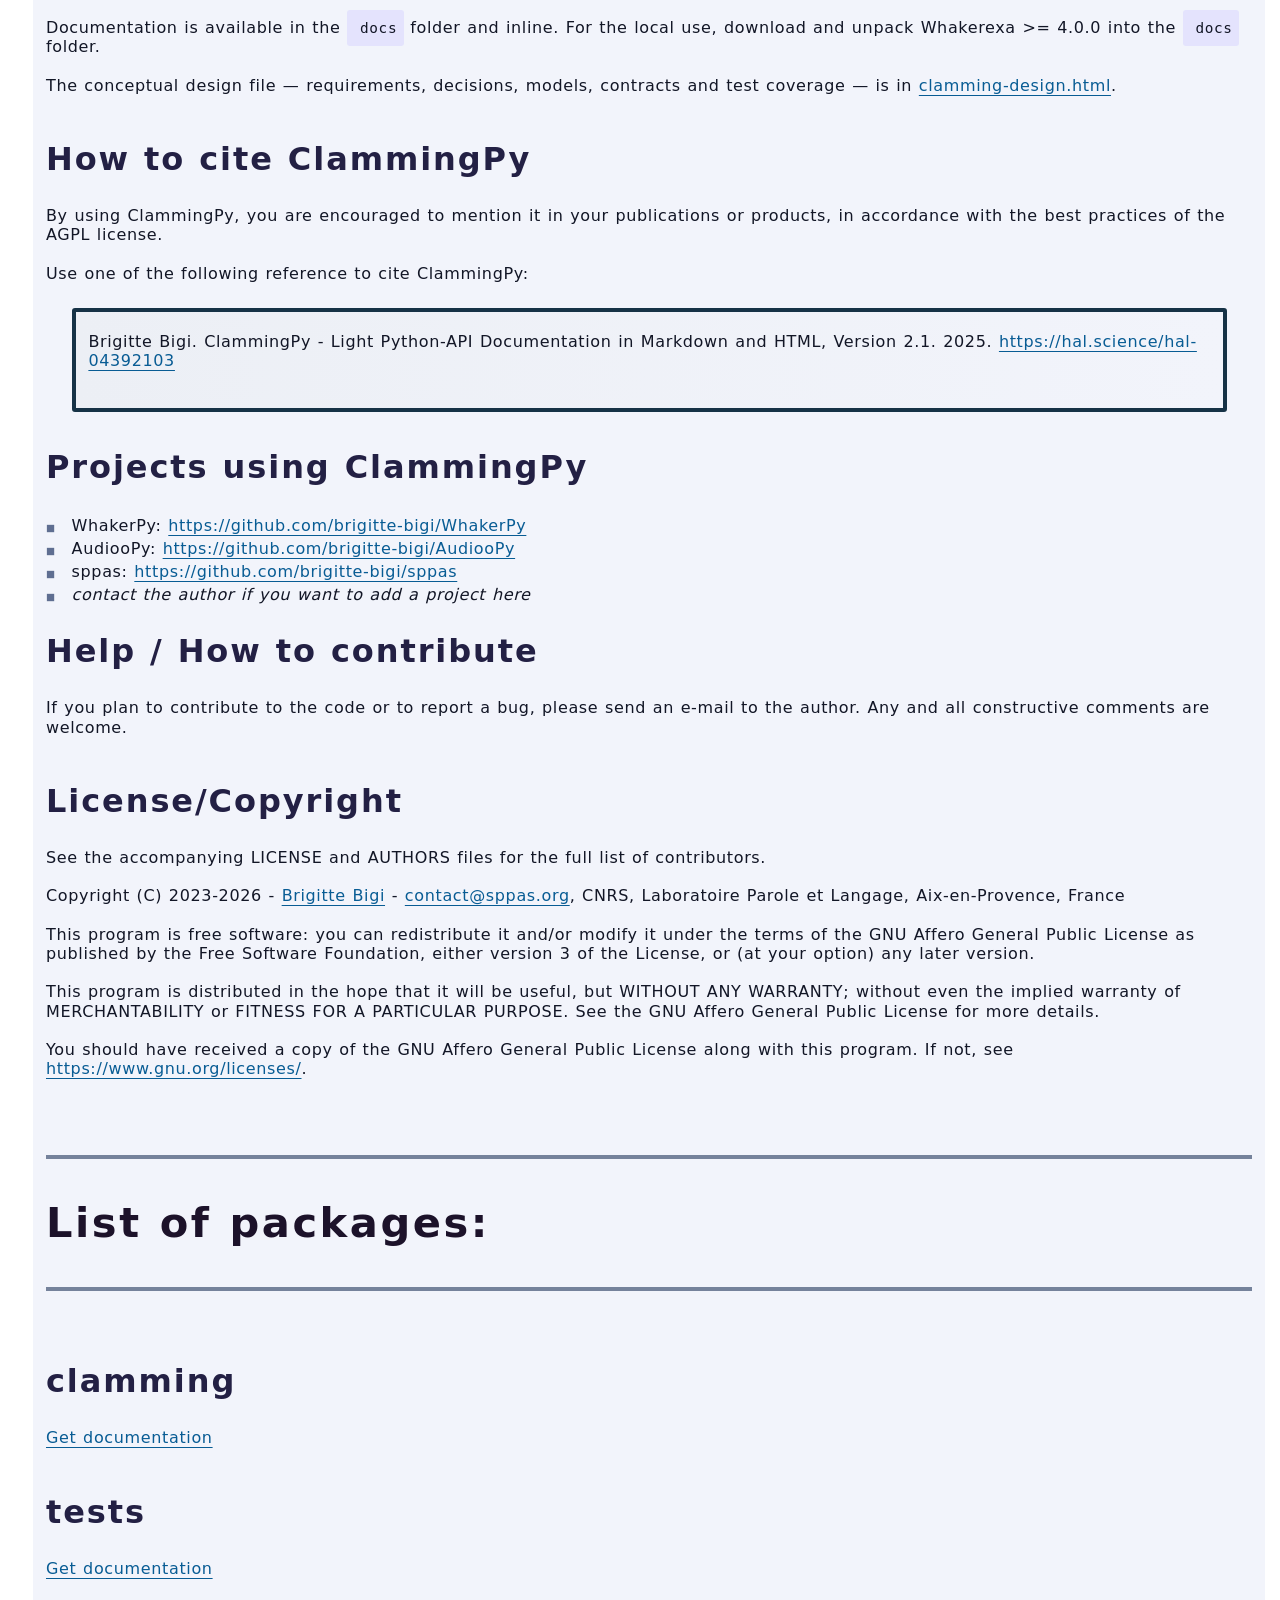
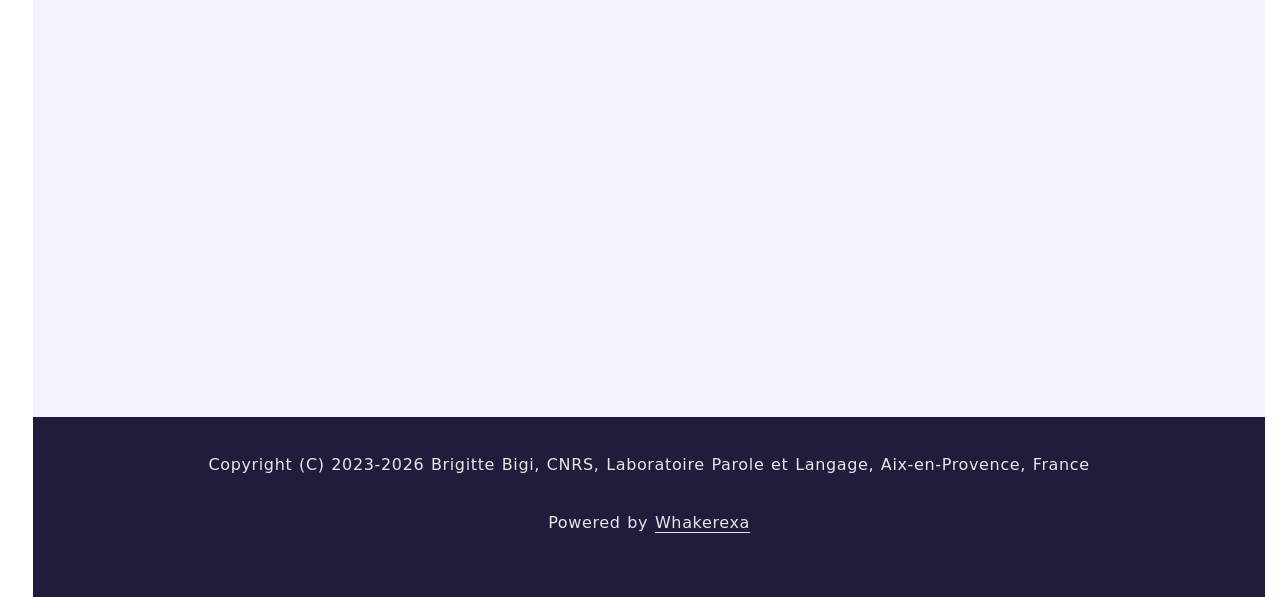
==== commit 5199f32f: "Release 3.3" ====
--- a/docs/index.html
+++ b/docs/index.html
@@ -33,7 +33,7 @@
                 <button id="btn-css-theme" class="menuitem print-off" type="button" aria-label="Switch CSS theme" title="Switch CSS theme" onclick="window.themes && window.themes.next()"></button>
             </nav>
         
-    <h1>ClammingPy 3.2</h1>
+    <h1>ClammingPy 3.3</h1>
         <p><img class="small-logo" src="./statics/clamming.png" alt="Software logo"/></p>
         <p><a class="external-link" href="https://github.com/brigitte-bigi/ClammingPy">https://github.com/brigitte-bigi/ClammingPy</a></p>
     </header>
@@ -260,7 +260,7 @@
 
 <p>See the accompanying LICENSE and AUTHORS files for the full list of contributors.</p>
 
-<p>Copyright (C) 2023-2026 - <a href="https://sppas.org/bigi/">Brigitte Bigi</a> - <a href="&#109;&#x61;&#x69;&#x6c;&#x74;&#x6f;&#x3a;&#x63;&#111;&#x6e;&#x74;&#97;c&#x74;&#64;&#115;&#x70;&#112;&#x61;&#x73;&#x2e;&#111;r&#x67;">&#x63;&#111;&#x6e;&#x74;&#97;c&#x74;&#64;&#115;&#x70;&#112;&#x61;&#x73;&#x2e;&#111;r&#x67;</a>, CNRS,
+<p>Copyright (C) 2023-2026 - <a href="https://sppas.org/bigi/">Brigitte Bigi</a> - <a href="m&#x61;&#x69;l&#116;&#x6f;&#58;&#99;&#111;&#x6e;&#x74;&#97;&#99;&#x74;&#64;&#115;&#112;&#x70;&#97;&#115;&#46;&#x6f;&#x72;g">&#99;&#111;&#x6e;&#x74;&#97;&#99;&#x74;&#64;&#115;&#112;&#x70;&#97;&#115;&#46;&#x6f;&#x72;g</a>, CNRS,
 Laboratoire Parole et Langage, Aix-en-Provence, France</p>
 
 <p>This program is free software: you can redistribute it and/or modify
